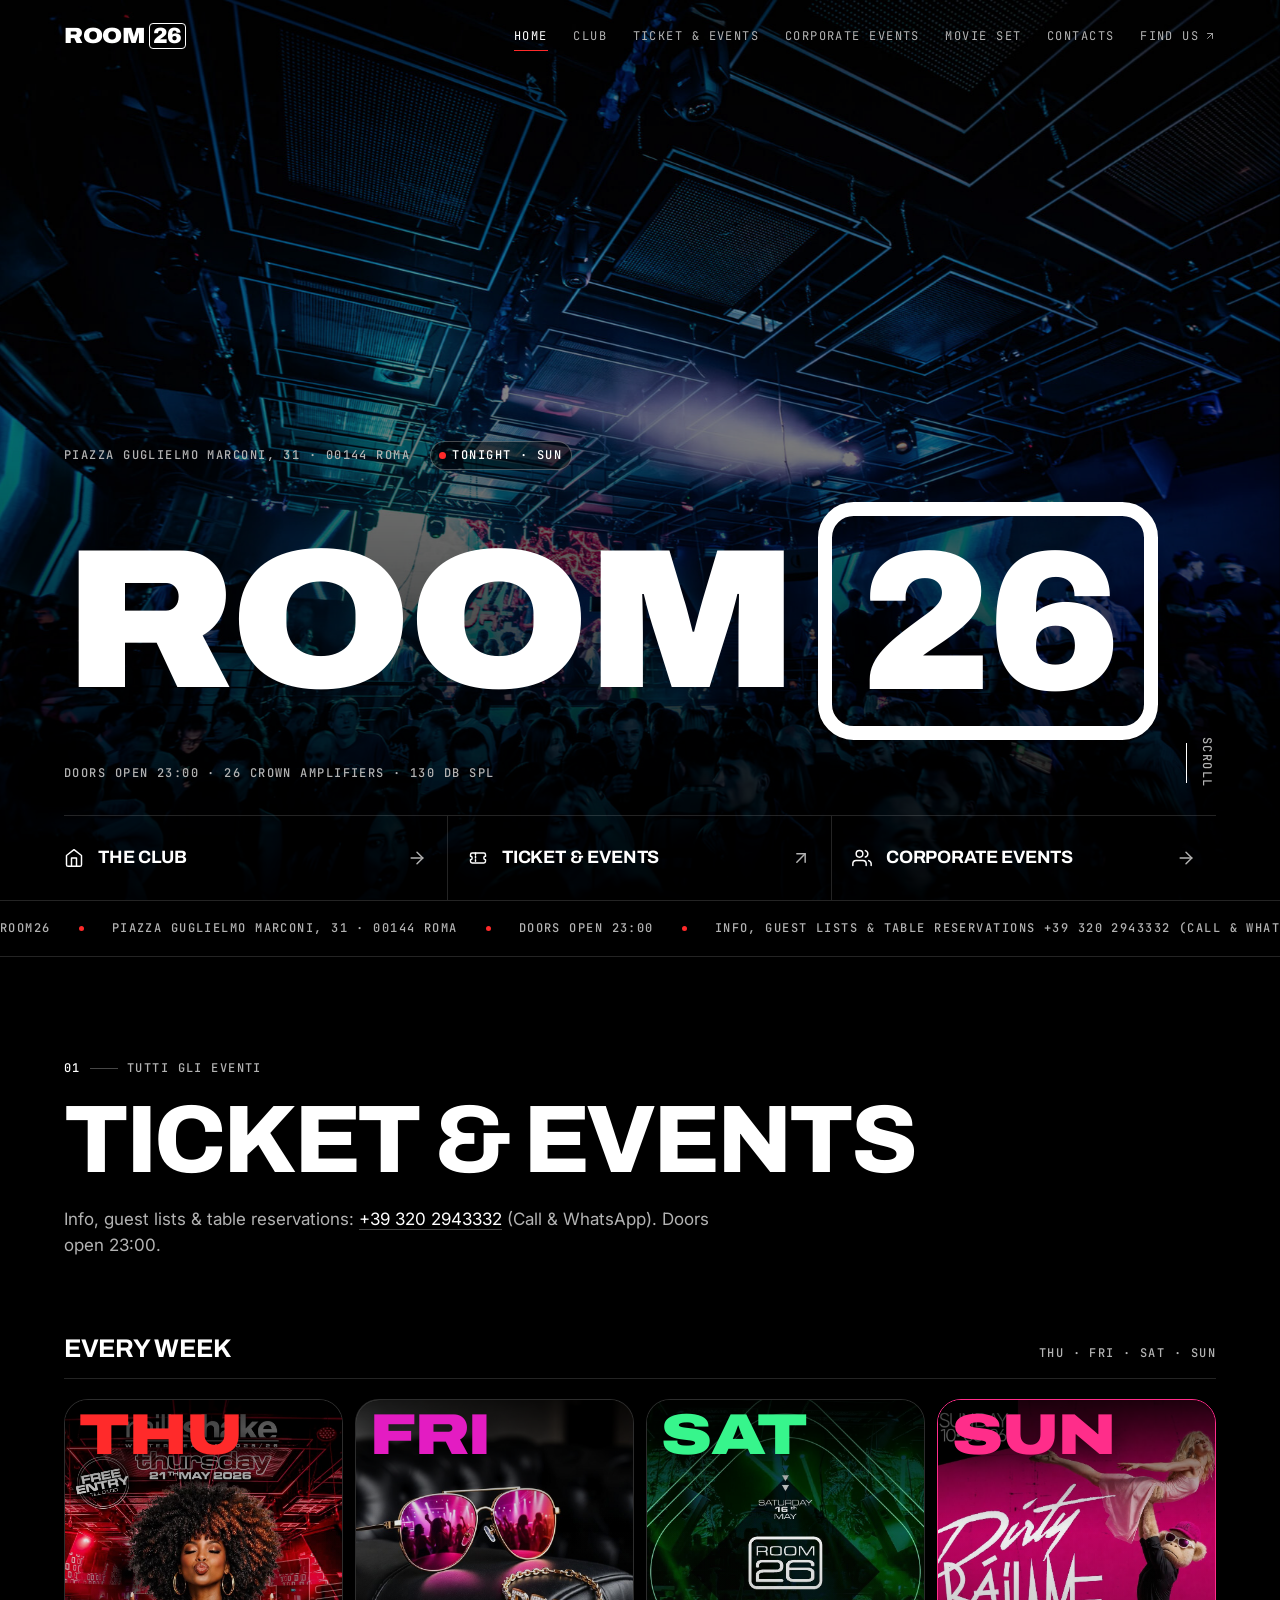
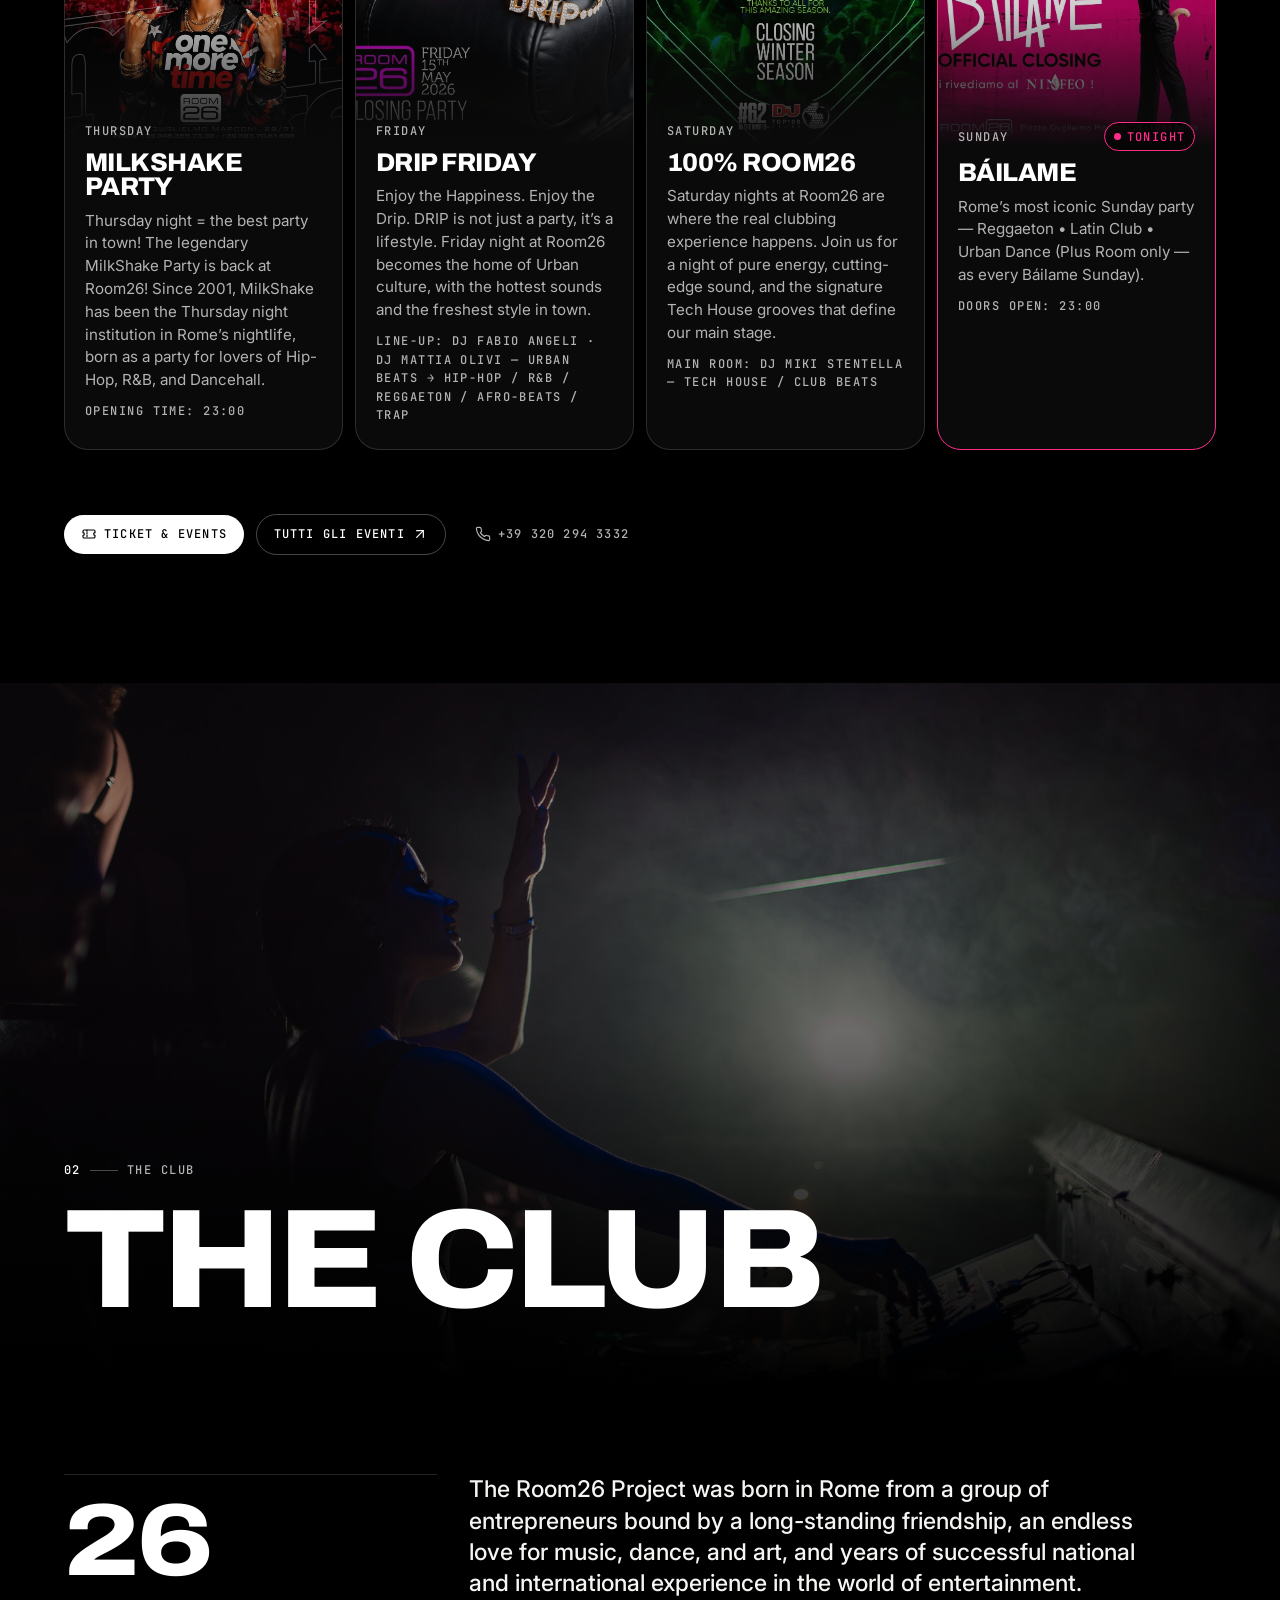
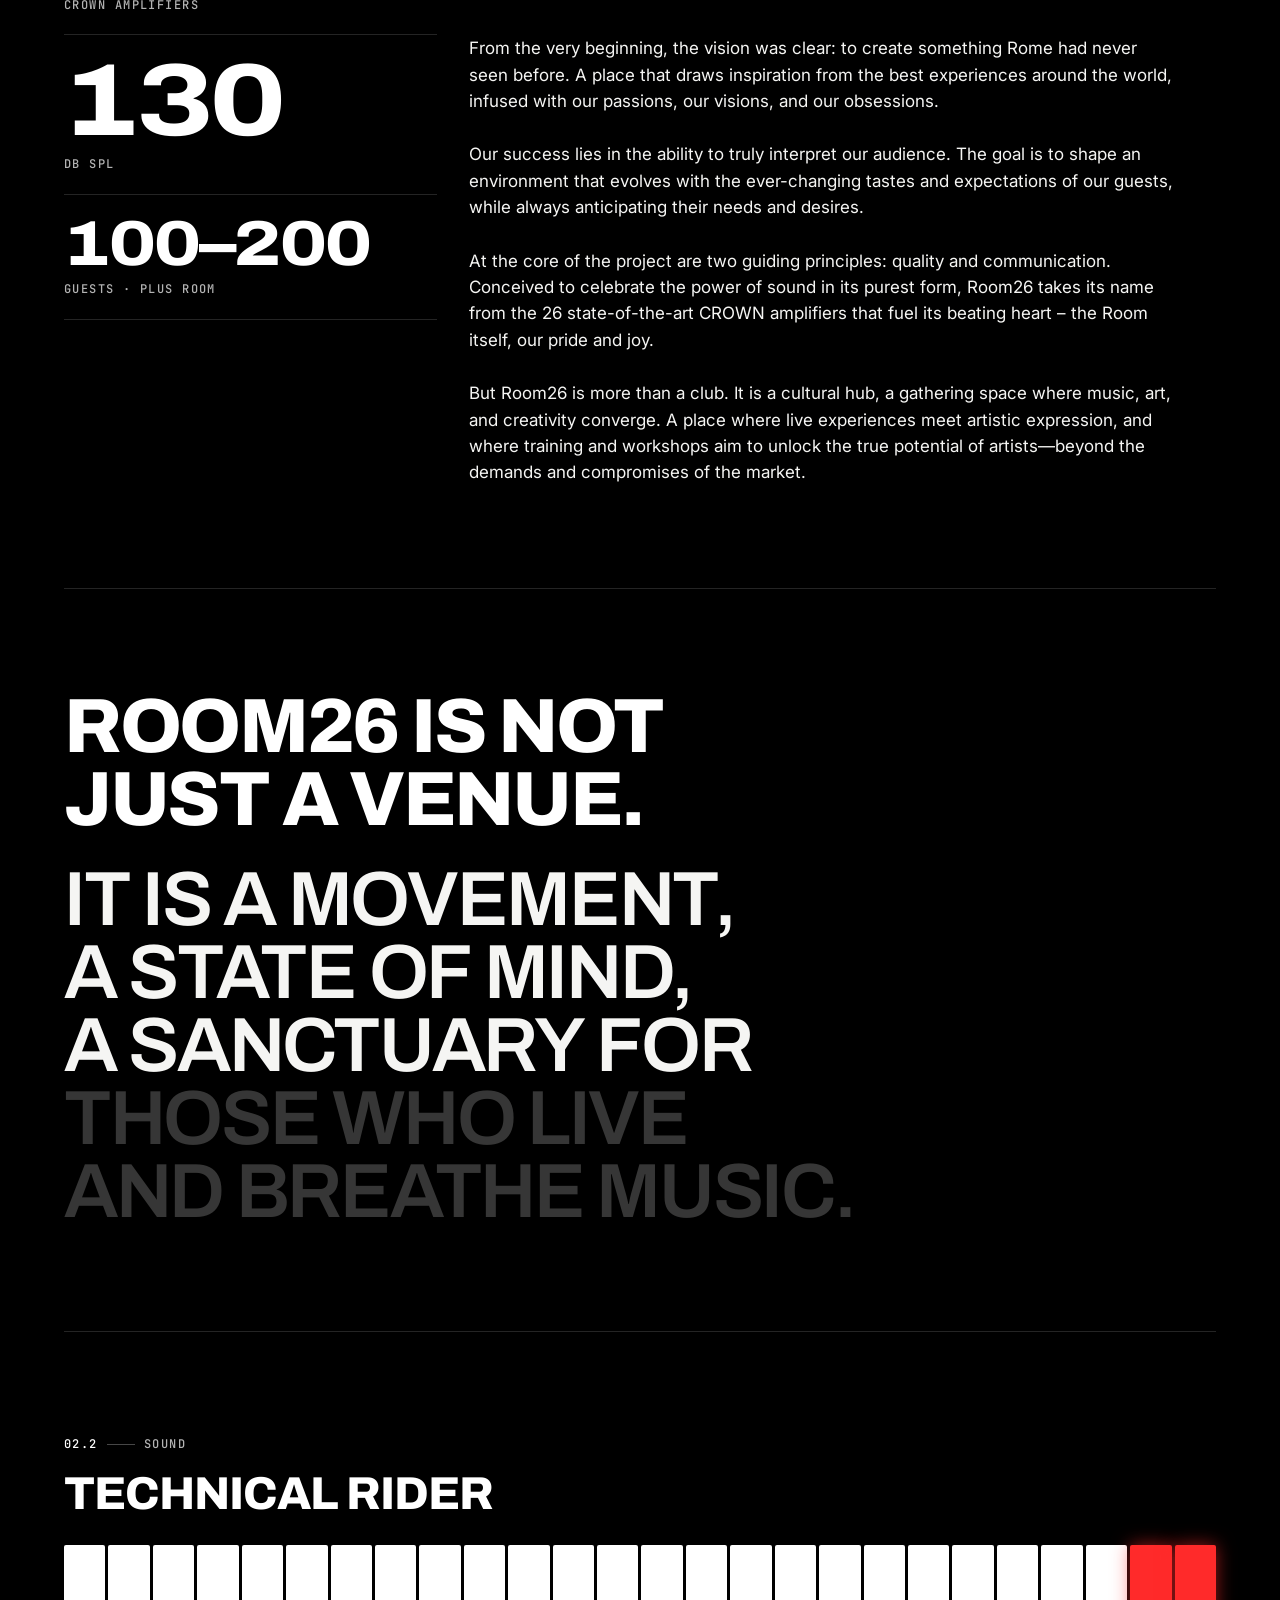
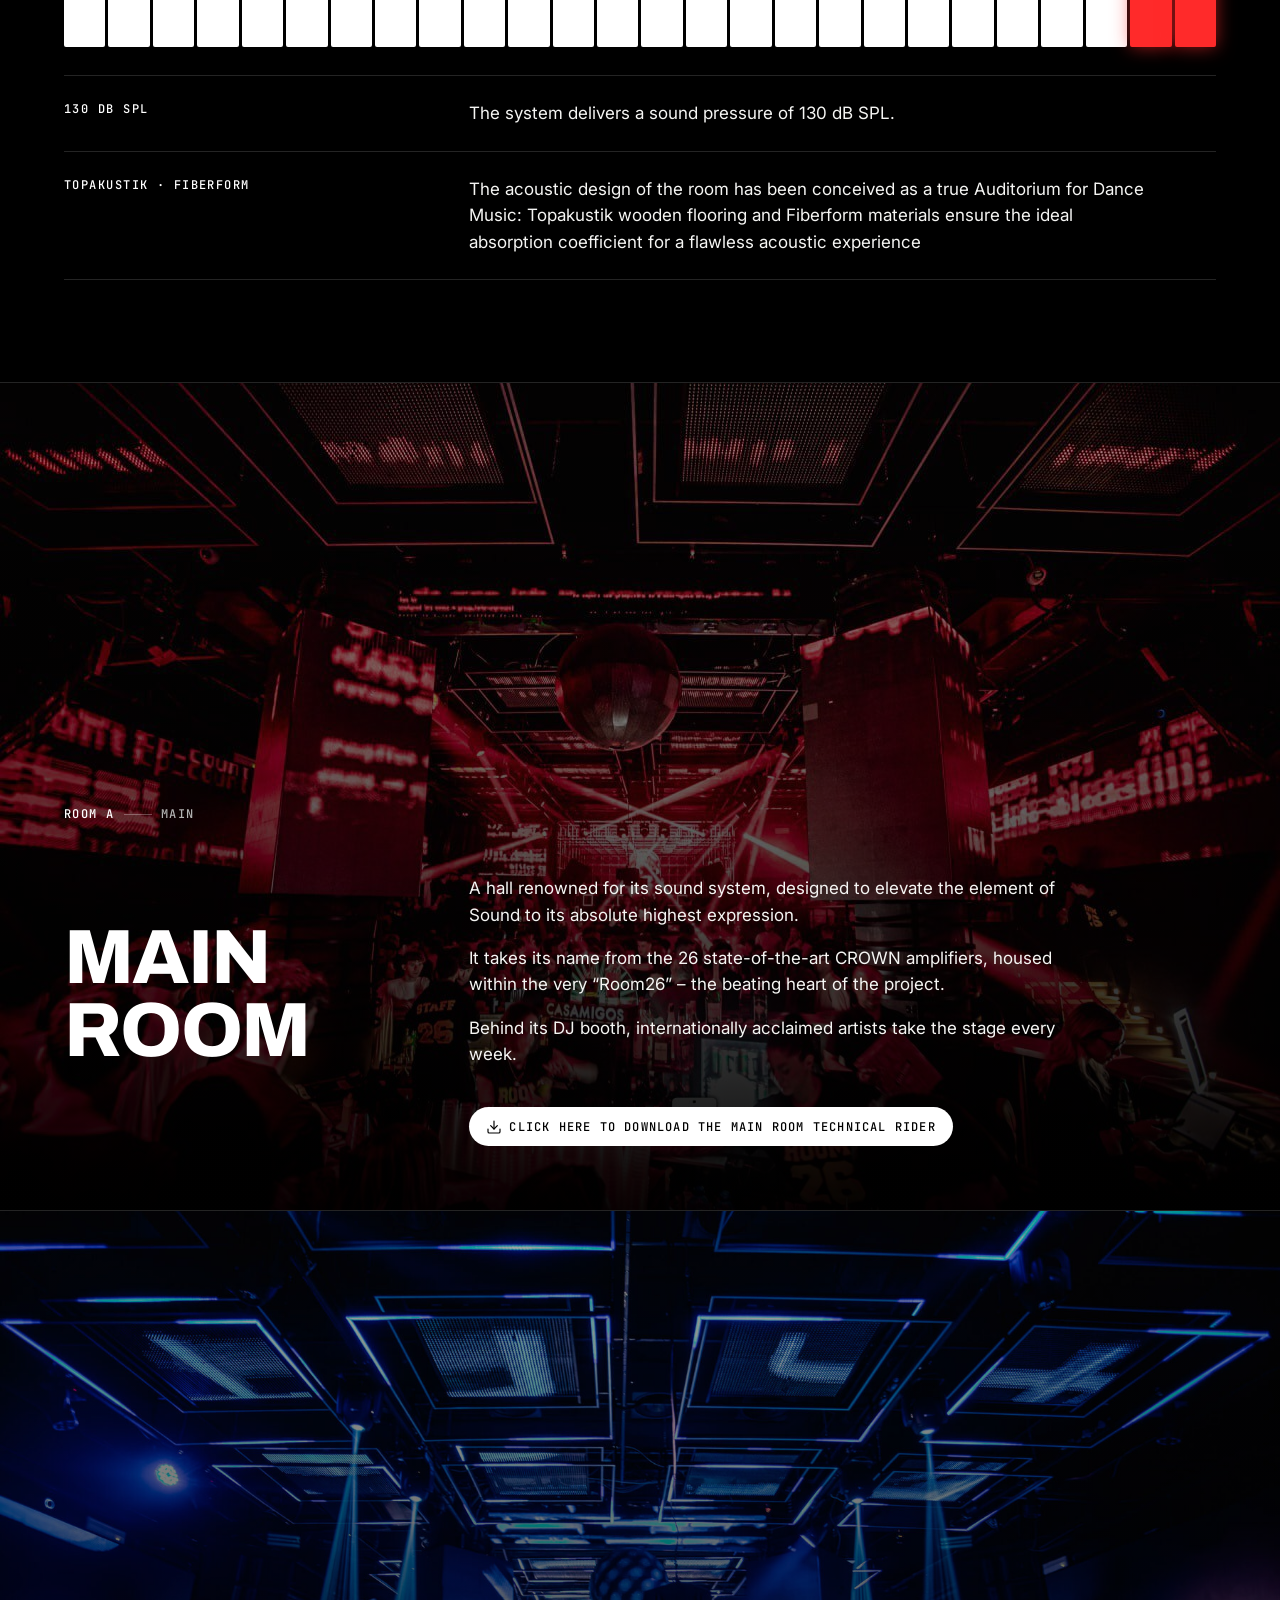
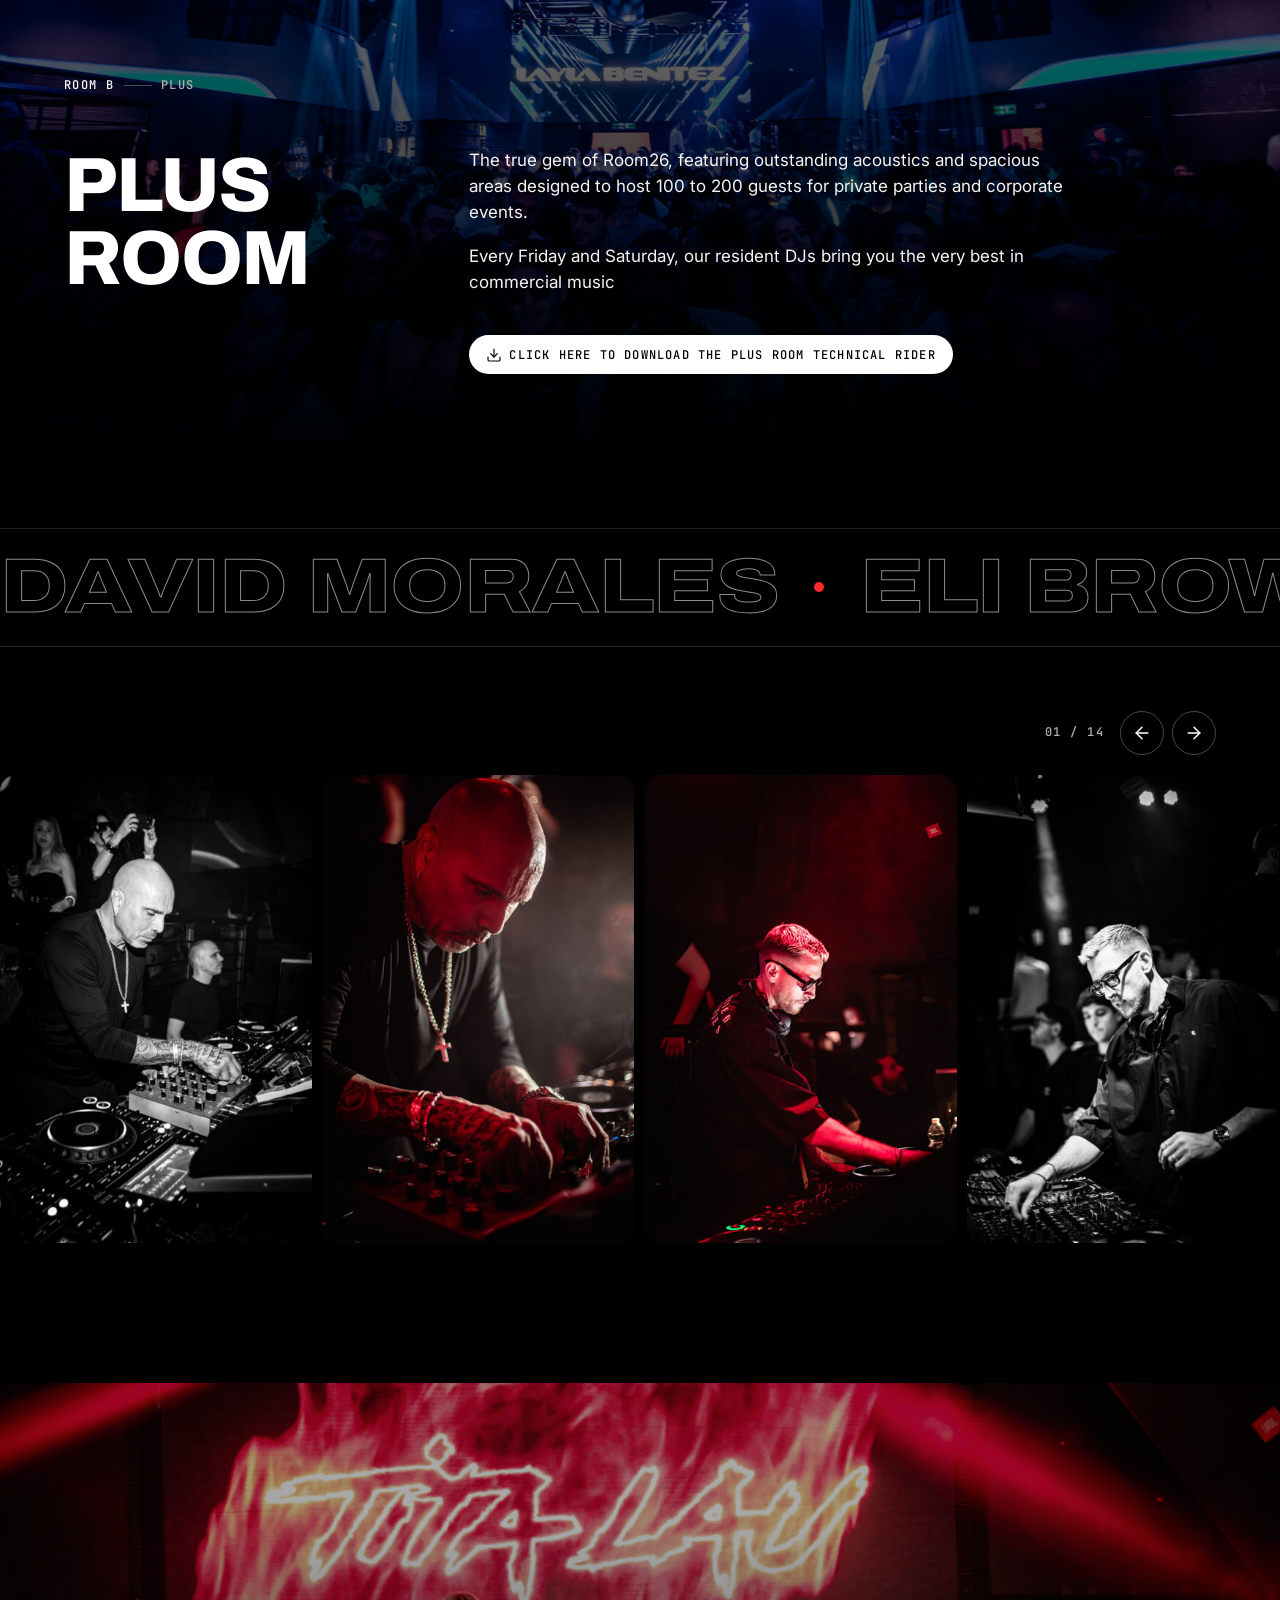
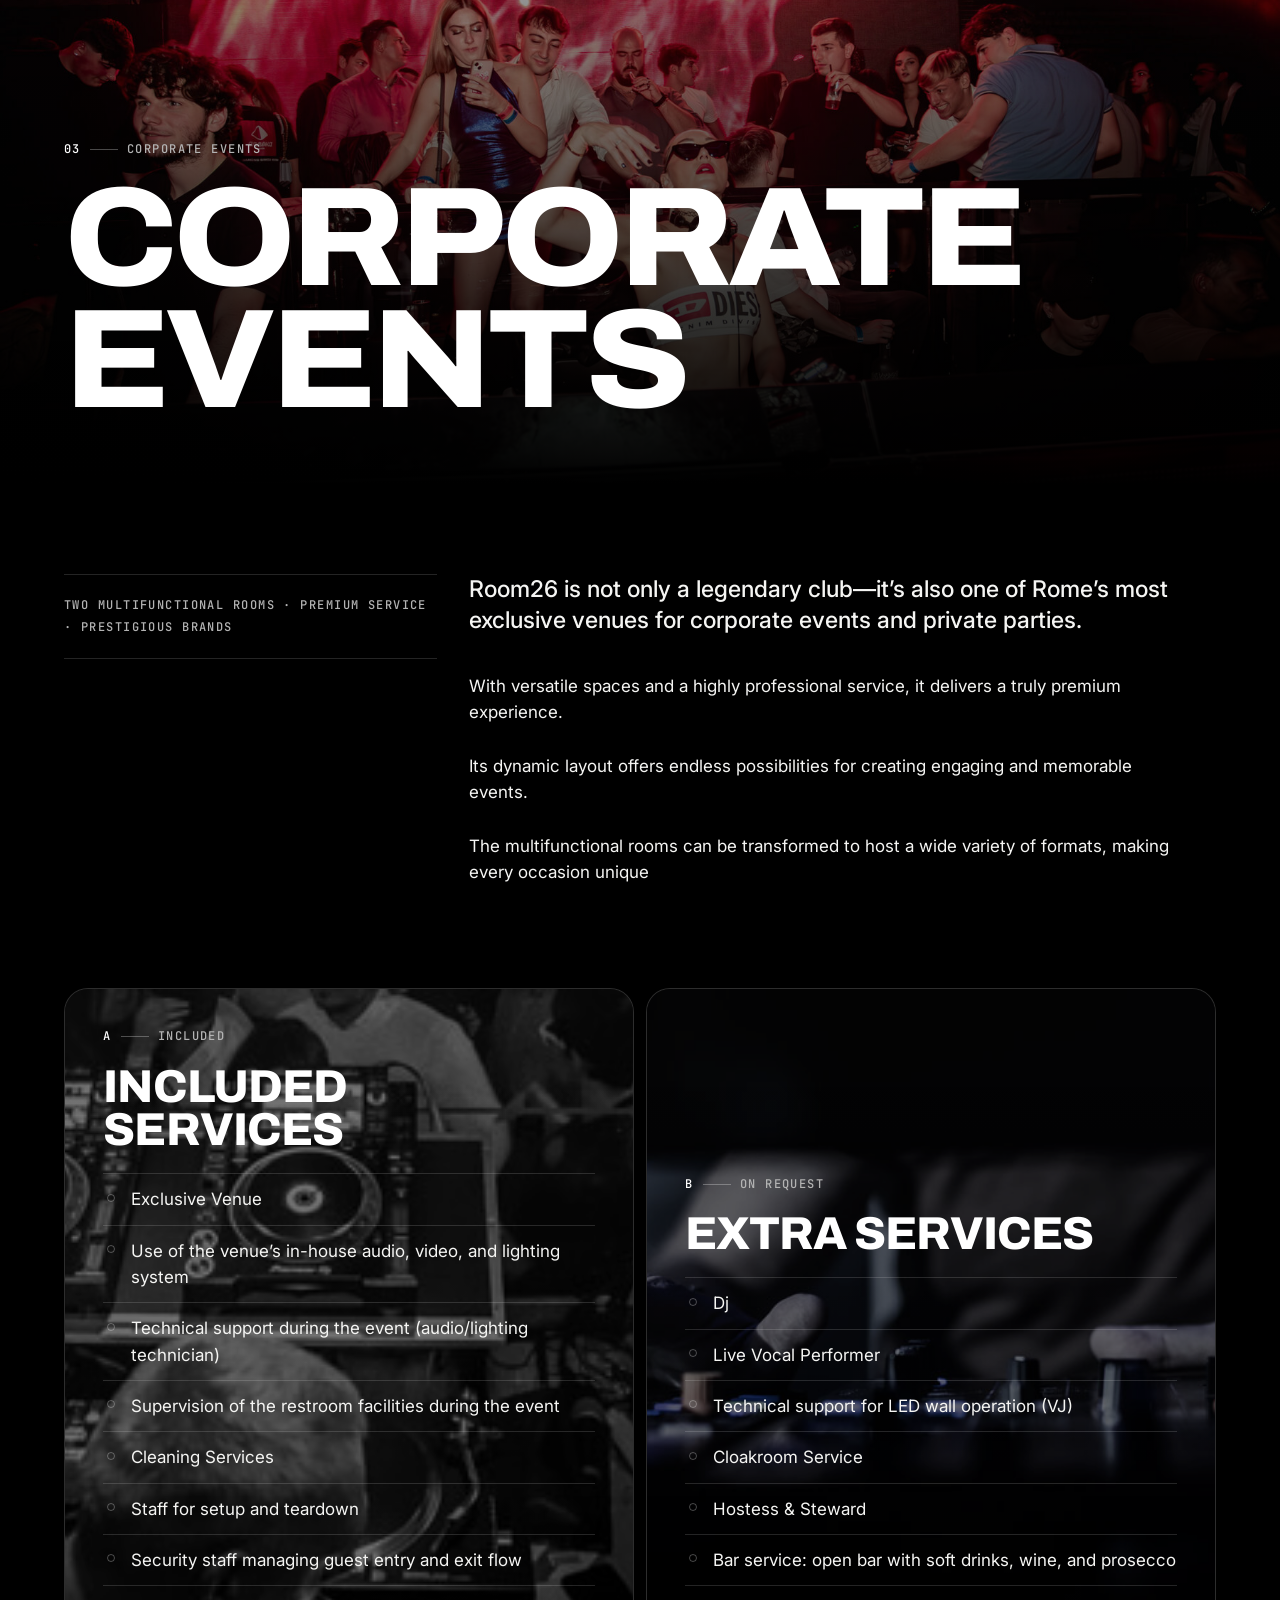
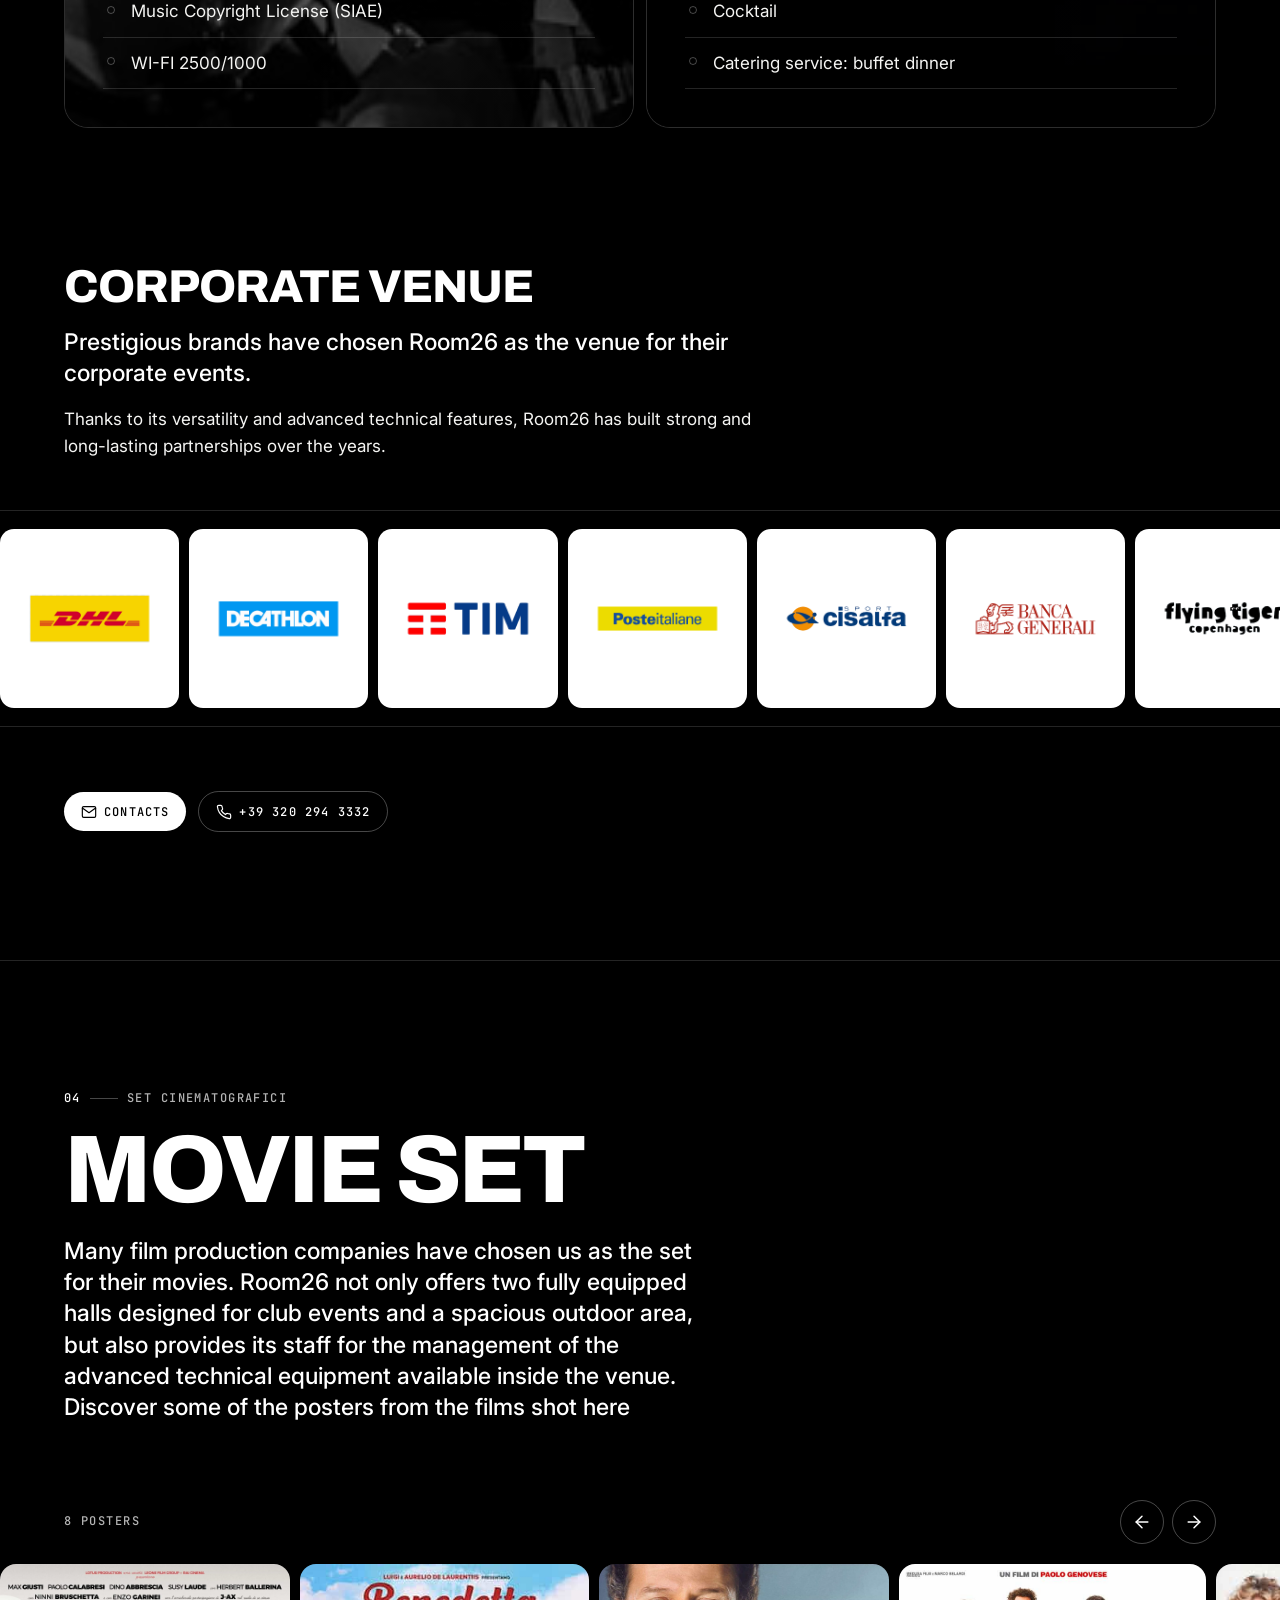
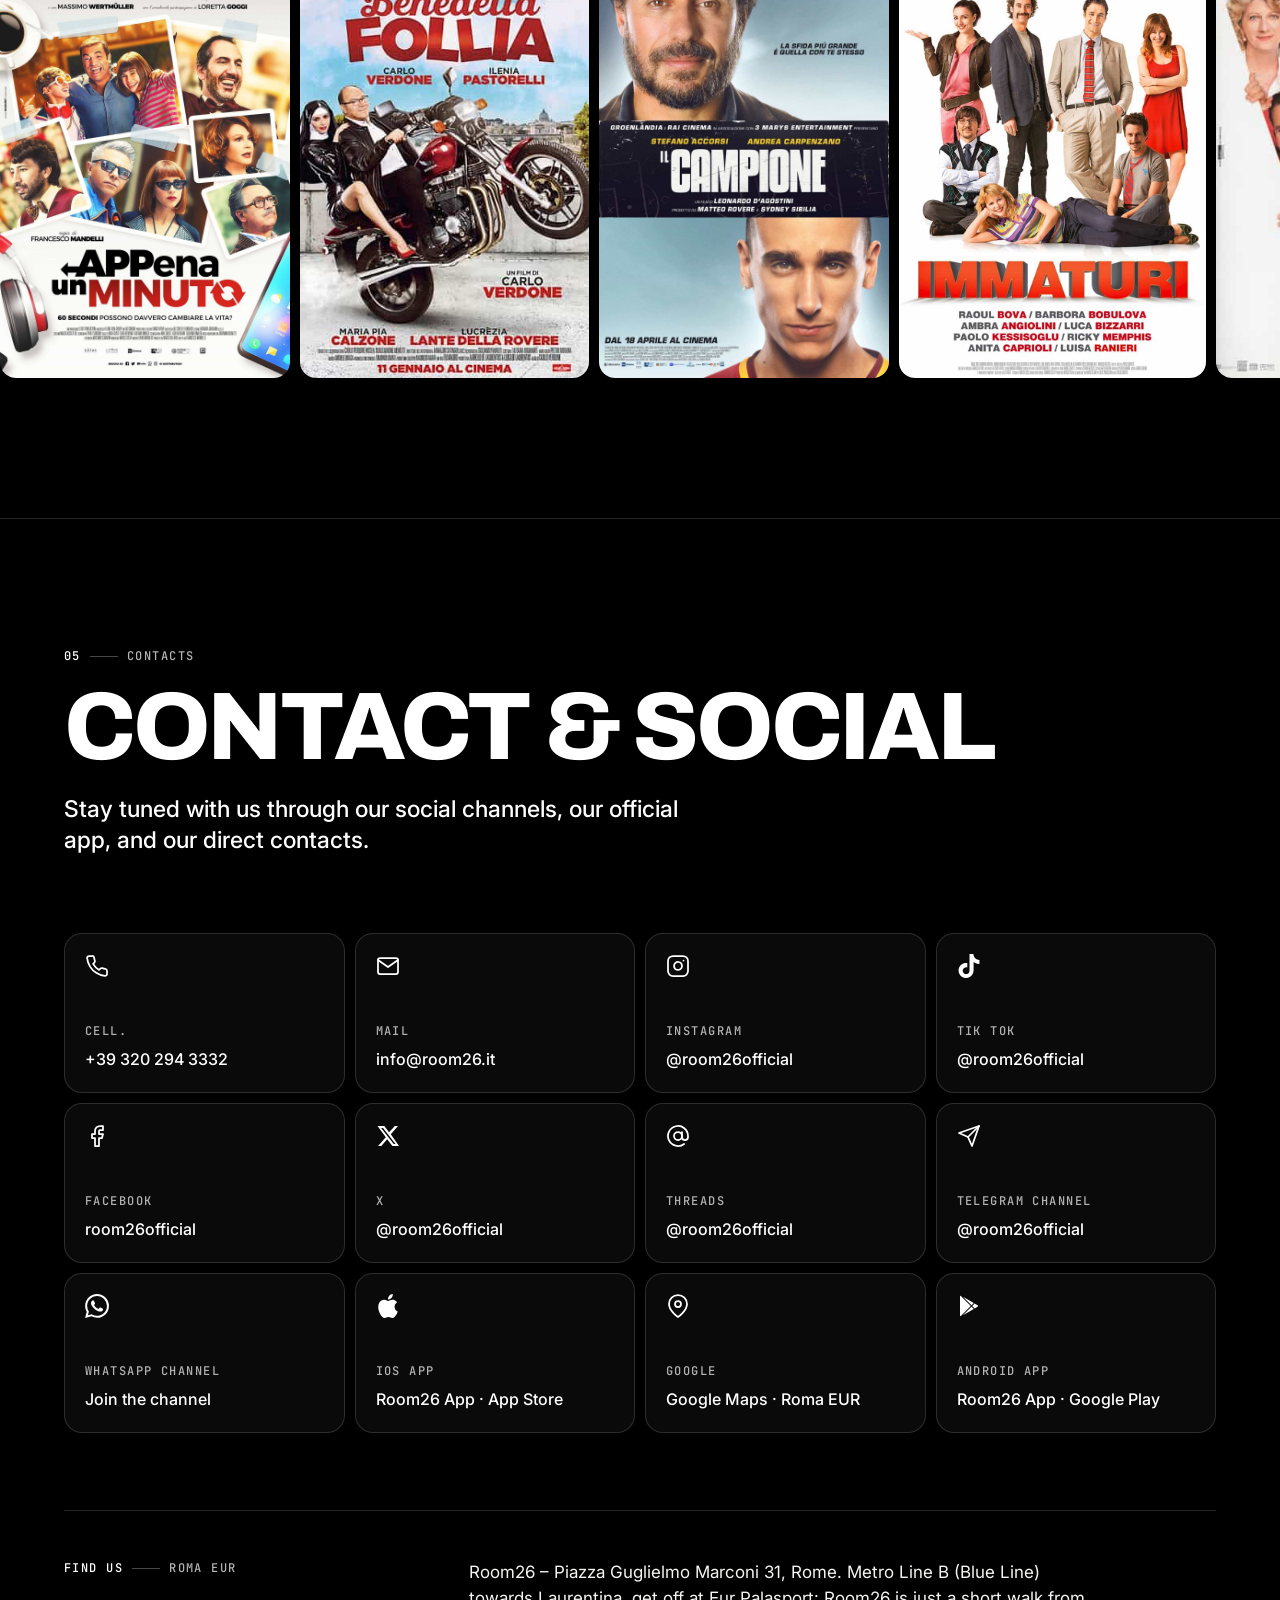
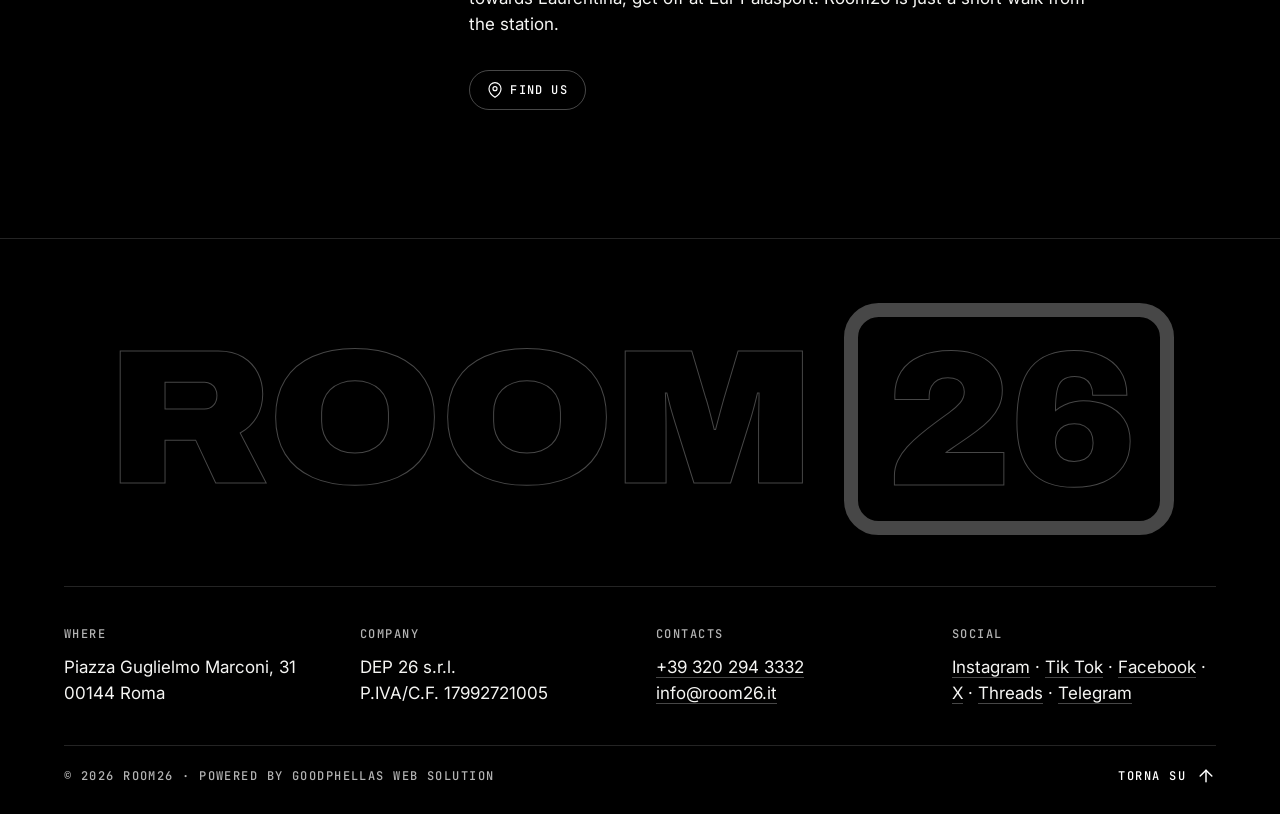
==== index.html @ 5b42dc40 "Room26: nuovo sito statico (hero, eventi live, club, corporate, movie set, contatti) Co-Authored-By:" ====
<!DOCTYPE html>
<html lang="it" class="no-js">
<head>
<meta charset="UTF-8">
<meta name="viewport" content="width=device-width, initial-scale=1">
<title>Room26</title>
<meta name="description" content="Storico locale Romano famoso per il suo impianto audio e per i suoi ospiti internazionali. Ideale per i party privati e per le feste aziendali.">
<meta name="theme-color" content="#000000">
<meta name="color-scheme" content="dark">
<meta name="robots" content="index, follow, max-image-preview:large, max-snippet:-1, max-video-preview:-1">
<link rel="canonical" href="https://www.room26.it/">
<meta property="og:locale" content="it_IT">
<meta property="og:type" content="website">
<meta property="og:title" content="Room26">
<meta property="og:description" content="Storico locale Romano famoso per il suo impianto audio e per i suoi ospiti internazionali. Ideale per i party privati e per le feste aziendali.">
<meta property="og:url" content="https://www.room26.it/">
<meta property="og:site_name" content="Room26">
<meta property="og:image" content="https://www.room26.it/wp-content/uploads/2020/12/logo-01.png">
<meta property="article:publisher" content="https://www.facebook.com/room26official">
<meta name="twitter:card" content="summary_large_image">
<meta name="twitter:title" content="Room26">
<meta name="twitter:site" content="@room26official">
<link rel="icon" href="assets/logos/fave.png" sizes="70x70" type="image/png">
<link rel="icon" href="assets/logos/FAVI-HD-ROOM.png" sizes="33x24" type="image/png">
<link rel="apple-touch-icon" href="assets/logos/fave.png">
<link rel="preconnect" href="https://fonts.googleapis.com">
<link rel="preconnect" href="https://fonts.gstatic.com" crossorigin>
<link rel="preload" as="image" href="assets/gallery/DavidMorales000010.jpg" fetchpriority="high">
<link href="https://fonts.googleapis.com/css2?family=Archivo:wdth,wght@100..125,500..900&family=Inter:wght@400;500;600&family=JetBrains+Mono:wght@400;500&display=swap" rel="stylesheet">
<link rel="stylesheet" href="css/style.css">
<script>
/* progressive enhancement flag + legacy hash routes + QA screenshot hook */
(function () {
  var h = document.documentElement;
  h.className = h.className.replace('no-js', 'js');
  var map = { '#!/club': '#club', '#!/aziendali': '#aziendali', '#!/contact': '#contact', '#!/events': '#events', '#!/home': '#top' };
  var hash = location.hash || '';
  if (map[hash]) { history.replaceState(null, '', map[hash]); }
  if (hash.indexOf('#__scroll=') === 0) {
    h.classList.add('no-anim');
    var y = parseInt(hash.slice(10), 10) || 0;
    window.addEventListener('load', function () { window.scrollTo({ top: y, left: 0, behavior: 'instant' }); });
  }
  if (window.matchMedia && window.matchMedia('(prefers-reduced-motion: reduce)').matches) { h.classList.add('reduced'); }
})();
</script>
<script type="application/ld+json">
{"@context":"https://schema.org","@type":"NightClub","name":"Room26","url":"https://www.room26.it/","image":"https://www.room26.it/wp-content/uploads/2020/12/logo-01.png","logo":"https://www.room26.it/wp-content/uploads/2020/04/fave.png","description":"Storico locale Romano famoso per il suo impianto audio e per i suoi ospiti internazionali. Ideale per i party privati e per le feste aziendali.","telephone":"+39 320 2943332","email":"info@room26.it","address":{"@type":"PostalAddress","streetAddress":"Piazza Guglielmo Marconi, 31","postalCode":"00144","addressLocality":"Roma","addressCountry":"IT"},"sameAs":["https://www.facebook.com/room26official","https://x.com/room26official","https://instagram.com/room26official"],"parentOrganization":{"@type":"Organization","name":"DEP 26 s.r.l.","vatID":"IT17992721005"}}
</script>
<!-- Cookie banner (iubenda) — enable on the live domain by removing this comment wrapper:
<script type="text/javascript" class="_iub_cs_skip">
  var _iub = _iub || {}; _iub.csConfiguration = _iub.csConfiguration || {};
  _iub.csConfiguration.siteId = "3532813"; _iub.csConfiguration.cookiePolicyId = "85160644";
  _iub.csConfiguration.banner = { backgroundColor: "#000000", textColor: "#ffffff" };
</script>
<script class="_iub_cs_skip" src="https://cs.iubenda.com/autoblocking/3532813.js" fetchpriority="low"></script>
-->
</head>
<body>

<svg xmlns="http://www.w3.org/2000/svg" style="display:none" aria-hidden="true">
  <symbol id="i-home" viewBox="0 0 24 24"><path d="M3 9l9-7 9 7v11a2 2 0 0 1-2 2H5a2 2 0 0 1-2-2z"/><path d="M9 22V12h6v10"/></symbol>
  <symbol id="i-ticket" viewBox="0 0 24 24"><path d="M3 8a2 2 0 0 1 2-2h14a2 2 0 0 1 2 2v2a2 2 0 0 0 0 4v2a2 2 0 0 1-2 2H5a2 2 0 0 1-2-2v-2a2 2 0 0 0 0-4z"/><path d="M9 6v12" stroke-dasharray="2 2"/></symbol>
  <symbol id="i-users" viewBox="0 0 24 24"><path d="M17 21v-2a4 4 0 0 0-4-4H5a4 4 0 0 0-4 4v2"/><circle cx="9" cy="7" r="4"/><path d="M23 21v-2a4 4 0 0 0-3-3.87"/><path d="M16 3.13a4 4 0 0 1 0 7.75"/></symbol>
  <symbol id="i-phone" viewBox="0 0 24 24"><path d="M22 16.92v3a2 2 0 0 1-2.18 2 19.79 19.79 0 0 1-8.63-3.07 19.5 19.5 0 0 1-6-6 19.79 19.79 0 0 1-3.07-8.67A2 2 0 0 1 4.11 2h3a2 2 0 0 1 2 1.72 12.84 12.84 0 0 0 .7 2.81 2 2 0 0 1-.45 2.11L8.09 9.91a16 16 0 0 0 6 6l1.27-1.27a2 2 0 0 1 2.11-.45 12.84 12.84 0 0 0 2.81.7A2 2 0 0 1 22 16.92z"/></symbol>
  <symbol id="i-mail" viewBox="0 0 24 24"><path d="M4 4h16c1.1 0 2 .9 2 2v12c0 1.1-.9 2-2 2H4c-1.1 0-2-.9-2-2V6c0-1.1.9-2 2-2z"/><path d="M22 6l-10 7L2 6"/></symbol>
  <symbol id="i-instagram" viewBox="0 0 24 24"><rect x="2" y="2" width="20" height="20" rx="5" ry="5"/><path d="M16 11.37A4 4 0 1 1 12.63 8 4 4 0 0 1 16 11.37z"/><path d="M17.5 6.5h.01"/></symbol>
  <symbol id="i-tiktok" viewBox="0 0 24 24"><path fill="currentColor" stroke="none" d="M12.53.02c1.31-.02 2.61-.01 3.91-.02.08 1.53.63 3.09 1.75 4.17 1.12 1.11 2.7 1.62 4.24 1.79v4.03c-1.44-.05-2.89-.35-4.2-.97-.57-.26-1.1-.59-1.62-.93-.01 2.92.01 5.84-.02 8.75-.08 1.4-.54 2.79-1.35 3.94-1.31 1.92-3.58 3.17-5.91 3.21-1.43.08-2.86-.31-4.08-1.03-2.02-1.19-3.44-3.37-3.65-5.71-.02-.5-.03-1-.01-1.49.18-1.9 1.12-3.72 2.58-4.96 1.66-1.44 3.98-2.13 6.15-1.72.02 1.48-.04 2.96-.04 4.44-.99-.32-2.15-.23-3.02.37-.63.41-1.11 1.04-1.36 1.75-.21.51-.15 1.07-.14 1.61.24 1.64 1.82 3.02 3.5 2.87 1.12-.01 2.19-.66 2.77-1.61.19-.33.4-.67.41-1.06.1-1.79.06-3.57.07-5.36.01-4.03-.01-8.05.02-12.07z"/></symbol>
  <symbol id="i-facebook" viewBox="0 0 24 24"><path d="M18 2h-3a5 5 0 0 0-5 5v3H7v4h3v8h4v-8h3l1-4h-4V7a1 1 0 0 1 1-1h3z"/></symbol>
  <symbol id="i-x" viewBox="0 0 24 24"><path fill="currentColor" stroke="none" d="M18.9 2H22l-7.2 8.2L23 22h-6.6l-5.2-6.8L5.3 22H2.1l7.7-8.8L1.5 2h6.8l4.7 6.2L18.9 2zm-1.2 18h1.8L7 3.9H5.1L17.7 20z"/></symbol>
  <symbol id="i-threads" viewBox="0 0 24 24"><circle cx="12" cy="12" r="4"/><path d="M16 8v5a3 3 0 0 0 6 0v-1a10 10 0 1 0-3.92 7.94"/></symbol>
  <symbol id="i-telegram" viewBox="0 0 24 24"><path d="M22 2L11 13"/><path d="M22 2l-7 20-4-9-9-4 20-7z"/></symbol>
  <symbol id="i-whatsapp" viewBox="0 0 24 24"><path fill="currentColor" stroke="none" d="M17.472 14.382c-.297-.149-1.758-.867-2.03-.967-.273-.099-.471-.148-.67.15-.197.297-.767.966-.94 1.164-.173.199-.347.223-.644.075-.297-.15-1.255-.463-2.39-1.475-.883-.788-1.48-1.761-1.653-2.059-.173-.297-.018-.458.13-.606.134-.133.298-.347.446-.52.149-.174.198-.298.298-.497.099-.198.05-.371-.025-.52-.075-.149-.669-1.612-.916-2.207-.242-.579-.487-.5-.669-.51-.173-.008-.371-.01-.57-.01-.198 0-.52.074-.792.372-.272.297-1.04 1.016-1.04 2.479 0 1.462 1.065 2.875 1.213 3.074.149.198 2.096 3.2 5.077 4.487.709.306 1.262.489 1.694.625.712.227 1.36.195 1.871.118.571-.085 1.758-.719 2.006-1.413.248-.694.248-1.289.173-1.413-.074-.124-.272-.198-.57-.347m-5.421 7.403h-.004a9.87 9.87 0 0 1-5.031-1.378l-.361-.214-3.741.982.998-3.648-.235-.374a9.86 9.86 0 0 1-1.51-5.26c.001-5.45 4.436-9.884 9.888-9.884 2.64 0 5.122 1.03 6.988 2.898a9.825 9.825 0 0 1 2.893 6.994c-.003 5.45-4.437 9.885-9.885 9.885m8.413-18.297A11.815 11.815 0 0 0 12.05 0C5.495 0 .16 5.335.157 11.892c0 2.096.547 4.142 1.588 5.945L.057 24l6.305-1.654a11.882 11.882 0 0 0 5.683 1.448h.005c6.554 0 11.89-5.335 11.893-11.893a11.821 11.821 0 0 0-3.48-8.413Z"/></symbol>
  <symbol id="i-apple" viewBox="0 0 24 24"><path fill="currentColor" stroke="none" d="M12.152 6.896c-.948 0-2.415-1.078-3.96-1.04-2.04.027-3.91 1.183-4.961 3.014-2.117 3.675-.546 9.103 1.519 12.09 1.013 1.454 2.208 3.09 3.792 3.039 1.52-.065 2.09-.987 3.935-.987 1.831 0 2.35.987 3.96.948 1.637-.026 2.676-1.48 3.676-2.948 1.156-1.688 1.636-3.325 1.662-3.415-.039-.013-3.182-1.221-3.22-4.857-.026-3.04 2.48-4.494 2.597-4.559-1.429-2.09-3.623-2.324-4.39-2.376-2-.156-3.675 1.09-4.61 1.09zM15.53 3.83c.843-1.012 1.4-2.427 1.245-3.83-1.207.052-2.662.805-3.532 1.818-.78.896-1.454 2.338-1.273 3.714 1.338.104 2.715-.688 3.559-1.701"/></symbol>
  <symbol id="i-play" viewBox="0 0 24 24"><path fill="currentColor" stroke="none" d="M3.609 1.814L13.792 12 3.61 22.186a.996.996 0 0 1-.61-.92V2.734a1 1 0 0 1 .609-.92zm10.89 10.893l2.302 2.302-10.937 6.333 8.635-8.635zm3.199-3.198l2.807 1.626a1 1 0 0 1 0 1.73l-2.808 1.626L15.206 12l2.492-2.491zM5.864 2.658L16.802 8.99l-2.303 2.303-8.635-8.635z"/></symbol>
  <symbol id="i-map" viewBox="0 0 24 24"><path d="M21 10c0 7-9 13-9 13s-9-6-9-13a9 9 0 0 1 18 0z"/><circle cx="12" cy="10" r="3"/></symbol>
  <symbol id="i-download" viewBox="0 0 24 24"><path d="M21 15v4a2 2 0 0 1-2 2H5a2 2 0 0 1-2-2v-4"/><path d="M7 10l5 5 5-5"/><path d="M12 15V3"/></symbol>
  <symbol id="i-arrow" viewBox="0 0 24 24"><path d="M5 12h14"/><path d="M12 5l7 7-7 7"/></symbol>
  <symbol id="i-arrow-left" viewBox="0 0 24 24"><path d="M19 12H5"/><path d="M12 19l-7-7 7-7"/></symbol>
  <symbol id="i-up" viewBox="0 0 24 24"><path d="M12 19V5"/><path d="M5 12l7-7 7 7"/></symbol>
  <symbol id="i-ext" viewBox="0 0 24 24"><path d="M7 17L17 7"/><path d="M7 7h10v10"/></symbol>
  <symbol id="i-close" viewBox="0 0 24 24"><path d="M18 6L6 18"/><path d="M6 6l12 12"/></symbol>
  <symbol id="i-zoom" viewBox="0 0 24 24"><circle cx="11" cy="11" r="8"/><path d="M21 21l-4.35-4.35"/><path d="M11 8v6"/><path d="M8 11h6"/></symbol>
</svg>

<a class="skip" href="#content">Vai ai contenuti</a>

<header class="site-head" id="site-head">
  <a class="brand" href="#top" aria-label="Room26 – Home">
    <span class="wm wm-s" aria-hidden="true"><span class="wm-w">ROOM</span><span class="wm-b">26</span></span>
  </a>
  <nav class="nav" aria-label="Menu principale">
    <ul>
      <li><a href="#top">Home</a></li>
      <li><a href="#club">Club</a></li>
      <li><a href="#events">Ticket &amp; Events</a></li>
      <li><a href="#aziendali">Corporate Events</a></li>
      <li><a href="#movie-set">Movie Set</a></li>
      <li><a href="#contact">Contacts</a></li>
      <li><a href="https://g.page/room26official" target="_blank" rel="noopener">Find Us <svg class="ic ic-xs" aria-hidden="true"><use href="#i-ext"/></svg></a></li>
    </ul>
  </nav>
  <button class="menu-btn" type="button" aria-expanded="false" aria-controls="menu-overlay"><span class="menu-btn-t">Menu</span><span class="menu-btn-x">Close</span></button>
</header>

<div id="menu-overlay" class="menu-overlay" hidden>
  <nav class="menu-nav" aria-label="Menu">
    <ol>
      <li><a href="#top">Home</a></li>
      <li><a href="#club">Club</a></li>
      <li><a href="#events">Ticket &amp; Events</a></li>
      <li><a href="#aziendali">Corporate Events</a></li>
      <li><a href="#movie-set">Movie Set</a></li>
      <li><a href="#contact">Contacts</a></li>
      <li><a href="https://g.page/room26official" target="_blank" rel="noopener">Find Us <svg class="ic" aria-hidden="true"><use href="#i-ext"/></svg></a></li>
    </ol>
  </nav>
  <div class="menu-foot">
    <p class="mono">Piazza Guglielmo Marconi, 31 · 00144 Roma</p>
    <p class="mono"><a href="tel:+393202943332">+39 320 294 3332</a> · <a href="mailto:info@room26.it">info@room26.it</a></p>
  </div>
</div>

<main id="content">

  <!-- ===================== HERO ===================== -->
  <section class="hero" id="top" aria-label="Room26">
    <picture class="hero-media">
      <img src="assets/gallery/DavidMorales000010.jpg" width="1800" height="1200" alt="La Main Room di Room26 durante una serata, luci blu e pubblico" fetchpriority="high" decoding="async">
    </picture>
    <div class="hero-scrim" aria-hidden="true"></div>
    <div class="hero-in">
      <p class="hero-kicker mono">
        <span>Piazza Guglielmo Marconi, 31 · 00144 Roma</span>
        <span class="chip" id="tonight-chip" hidden><i class="dot" aria-hidden="true"></i><span id="tonight-label">Tonight</span></span>
      </p>
      <h1 class="hero-wm">
        <span class="wm wm-xl" aria-hidden="true">
          <span class="wm-w"><span class="wm-l">R</span><span class="wm-l">O</span><span class="wm-l">O</span><span class="wm-l">M</span></span><span class="wm-b"><span>26</span></span>
        </span>
        <span class="sr-only">Room26 – Roma</span>
      </h1>
      <p class="hero-sub mono">Doors open 23:00 · 26 CROWN amplifiers · 130 dB SPL</p>
    </div>
    <nav class="hero-tiles" aria-label="Scorciatoie">
      <a class="tile" href="#club"><svg class="ic" aria-hidden="true"><use href="#i-home"/></svg><span>The Club</span><svg class="ic ic-go" aria-hidden="true"><use href="#i-arrow"/></svg></a>
      <a class="tile" href="https://bit.ly/AppRoom26" target="_blank" rel="noopener"><svg class="ic" aria-hidden="true"><use href="#i-ticket"/></svg><span>Ticket &amp; Events</span><svg class="ic ic-go" aria-hidden="true"><use href="#i-ext"/></svg></a>
      <a class="tile" href="#aziendali"><svg class="ic" aria-hidden="true"><use href="#i-users"/></svg><span>Corporate Events</span><svg class="ic ic-go" aria-hidden="true"><use href="#i-arrow"/></svg></a>
    </nav>
    <a class="scroll-cue mono" href="#events" aria-label="Scorri"><span>Scroll</span><i aria-hidden="true"></i></a>
  </section>

  <div class="ticker" aria-hidden="true">
    <div class="ticker-track mono">
      <span>ROOM26</span><i></i><span>Piazza Guglielmo Marconi, 31 · 00144 Roma</span><i></i><span>Doors open 23:00</span><i></i><span>Info, guest lists &amp; table reservations +39 320 2943332 (Call &amp; WhatsApp)</span><i></i><span>26 CROWN amplifiers</span><i></i><span>130 dB SPL</span><i></i><span>Auditorium for Dance Music</span><i></i>
      <span>ROOM26</span><i></i><span>Piazza Guglielmo Marconi, 31 · 00144 Roma</span><i></i><span>Doors open 23:00</span><i></i><span>Info, guest lists &amp; table reservations +39 320 2943332 (Call &amp; WhatsApp)</span><i></i><span>26 CROWN amplifiers</span><i></i><span>130 dB SPL</span><i></i><span>Auditorium for Dance Music</span><i></i>
    </div>
  </div>

  <!-- ===================== TICKET & EVENTS ===================== -->
  <section class="sec sec-events" id="events" aria-labelledby="events-title">
    <div class="sec-head wrap">
      <p class="eyebrow mono reveal"><span class="num">01</span> Tutti gli eventi</p>
      <h2 class="title reveal" id="events-title">Ticket &amp; Events</h2>
      <p class="sec-intro reveal">Info, guest lists &amp; table reservations: <a href="tel:+393202943332">+39 320 2943332</a> (Call &amp; WhatsApp). Doors open 23:00.</p>
    </div>

    <div class="residencies wrap" id="residencies">
      <div class="res-head">
        <h3 class="h3 reveal">Every week</h3>
        <p class="mono muted reveal">THU · FRI · SAT · SUN</p>
      </div>
      <div class="res-row" role="list">
        <article class="res reveal" role="listitem" data-day="4" style="--tint:#ff2a2a">
          <div class="res-media"><img src="assets/formats/milkshake-square.jpg" width="1080" height="1350" alt="MilkShake Party – Thursday at Room26" loading="lazy" decoding="async"></div>
          <div class="res-spine" aria-hidden="true">THU</div>
          <div class="res-body">
            <p class="eyebrow mono"><span class="res-dayname">Thursday</span><span class="chip res-chip" hidden><i class="dot" aria-hidden="true"></i><span>Tonight</span></span></p>
            <h4 class="res-title">MILKSHAKE PARTY</h4>
            <p class="res-txt">Thursday night = the best party in town! The legendary MilkShake Party is back at Room26! Since 2001, MilkShake has been the Thursday night institution in Rome’s nightlife, born as a party for lovers of Hip-Hop, R&amp;B, and Dancehall.</p>
            <p class="mono muted">Opening Time: 23:00</p>
          </div>
        </article>
        <article class="res reveal" role="listitem" data-day="5" style="--tint:#e31cc2">
          <div class="res-media"><img src="assets/formats/drip-square.jpg" width="1081" height="1081" alt="DRIP Friday – Friday at Room26" loading="lazy" decoding="async"></div>
          <div class="res-spine" aria-hidden="true">FRI</div>
          <div class="res-body">
            <p class="eyebrow mono"><span class="res-dayname">Friday</span><span class="chip res-chip" hidden><i class="dot" aria-hidden="true"></i><span>Tonight</span></span></p>
            <h4 class="res-title">DRIP FRIDAY</h4>
            <p class="res-txt">Enjoy the Happiness. Enjoy the Drip. DRIP is not just a party, it’s a lifestyle. Friday night at Room26 becomes the home of Urban culture, with the hottest sounds and the freshest style in town.</p>
            <p class="mono muted">Line-up: DJ Fabio Angeli · DJ Mattia Olivi — Urban Beats → Hip-Hop / R&amp;B / Reggaeton / Afro-Beats / Trap</p>
          </div>
        </article>
        <article class="res reveal" role="listitem" data-day="6" style="--tint:#37f58c">
          <div class="res-media"><img src="assets/formats/100room26-square.jpg" width="1081" height="1081" alt="100% Room26 – Saturday at Room26" loading="lazy" decoding="async"></div>
          <div class="res-spine" aria-hidden="true">SAT</div>
          <div class="res-body">
            <p class="eyebrow mono"><span class="res-dayname">Saturday</span><span class="chip res-chip" hidden><i class="dot" aria-hidden="true"></i><span>Tonight</span></span></p>
            <h4 class="res-title">100% ROOM26</h4>
            <p class="res-txt">Saturday nights at Room26 are where the real clubbing experience happens. Join us for a night of pure energy, cutting-edge sound, and the signature Tech House grooves that define our main stage.</p>
            <p class="mono muted">Main Room: DJ Miki Stentella — Tech House / Club Beats</p>
          </div>
        </article>
        <article class="res reveal" role="listitem" data-day="0" style="--tint:#ff2d8a">
          <div class="res-media"><img src="assets/formats/bailame-square.jpg" width="1081" height="1081" alt="Báilame – Sunday at Room26" loading="lazy" decoding="async"></div>
          <div class="res-spine" aria-hidden="true">SUN</div>
          <div class="res-body">
            <p class="eyebrow mono"><span class="res-dayname">Sunday</span><span class="chip res-chip" hidden><i class="dot" aria-hidden="true"></i><span>Tonight</span></span></p>
            <h4 class="res-title">BÁILAME</h4>
            <p class="res-txt">Rome’s most iconic Sunday party — Reggaeton • Latin Club • Urban Dance (Plus Room only — as every Báilame Sunday).</p>
            <p class="mono muted">Doors open: 23:00</p>
          </div>
        </article>
      </div>
    </div>

    <div class="live wrap" id="live" hidden>
      <div class="res-head">
        <h3 class="h3" id="live-title">Upcoming</h3>
        <p class="mono muted" id="live-count"></p>
      </div>
      <div class="live-grid" id="live-grid" aria-live="polite"></div>
    </div>

    <div class="cta-row wrap reveal">
      <a class="btn btn-solid" href="https://bit.ly/AppRoom26" target="_blank" rel="noopener"><svg class="ic" aria-hidden="true"><use href="#i-ticket"/></svg>Ticket &amp; Events</a>
      <a class="btn btn-line" href="https://www.room26.it/events/" target="_blank" rel="noopener">Tutti gli eventi <svg class="ic" aria-hidden="true"><use href="#i-ext"/></svg></a>
      <a class="btn btn-ghost" href="tel:+393202943332"><svg class="ic" aria-hidden="true"><use href="#i-phone"/></svg>+39 320 294 3332</a>
    </div>
  </section>

  <!-- ===================== THE CLUB ===================== -->
  <section class="sec sec-club" id="club" aria-labelledby="club-title">
    <header class="tcard">
      <img class="tcard-img" src="assets/gallery/Lovra000037.jpg" width="1800" height="1200" alt="Lovra in console nella Main Room di Room26" loading="lazy" decoding="async">
      <div class="tcard-scrim" aria-hidden="true"></div>
      <div class="tcard-in wrap">
        <p class="eyebrow mono"><span class="num">02</span> The Club</p>
        <h2 class="title title-xl" id="club-title">The Club</h2>
      </div>
    </header>

    <div class="editorial wrap">
      <aside class="rail" aria-label="Numeri di Room26">
        <div class="ro reveal"><span class="ro-n" data-count="26">26</span><span class="ro-l mono">CROWN amplifiers</span></div>
        <div class="ro reveal"><span class="ro-n" data-count="130">130</span><span class="ro-l mono">dB SPL</span></div>
        <div class="ro reveal"><span class="ro-n ro-n-sm"><span data-count="100">100</span>–<span data-count="200">200</span></span><span class="ro-l mono">guests · Plus Room</span></div>
      </aside>
      <div class="prose">
        <p class="lead reveal">The Room26 Project was born in Rome from a group of entrepreneurs bound by a long-standing friendship, an endless love for music, dance, and art, and years of successful national and international experience in the world of entertainment.</p>
        <p class="reveal">From the very beginning, the vision was clear: to create something Rome had never seen before. A place that draws inspiration from the best experiences around the world, infused with our passions, our visions, and our obsessions.</p>
        <p class="reveal">Our success lies in the ability to truly interpret our audience. The goal is to shape an environment that evolves with the ever-changing tastes and expectations of our guests, while always anticipating their needs and desires.</p>
        <p class="reveal">At the core of the project are two guiding principles: quality and communication. Conceived to celebrate the power of sound in its purest form, Room26 takes its name from the 26 state-of-the-art CROWN amplifiers that fuel its beating heart – the Room itself, our pride and joy.</p>
        <p class="reveal">But Room26 is more than a club. It is a cultural hub, a gathering space where music, art, and creativity converge. A place where live experiences meet artistic expression, and where training and workshops aim to unlock the true potential of artists—beyond the demands and compromises of the market.</p>
      </div>
    </div>

    <div class="manifesto wrap">
      <p class="mani mani-1">Room26 is not just a venue.</p>
      <p class="mani mani-2">It is a movement, a state of mind, a sanctuary for those who live and breathe music.</p>
    </div>

    <div class="rider wrap" id="rider">
      <div class="rider-head">
        <p class="eyebrow mono reveal"><span class="num">02.2</span> Sound</p>
        <h3 class="h2 reveal">Technical Rider</h3>
      </div>
      <div class="meter reveal" id="meter" aria-hidden="true">
        <i></i><i></i><i></i><i></i><i></i><i></i><i></i><i></i><i></i><i></i><i></i><i></i><i></i><i></i><i></i><i></i><i></i><i></i><i></i><i></i><i></i><i></i><i></i><i></i><i></i><i></i>
      </div>
      <dl class="specs">
        <div class="spec reveal"><dt class="mono">130 dB SPL</dt><dd>The system delivers a sound pressure of 130 dB SPL.</dd></div>
        <div class="spec reveal"><dt class="mono">Topakustik · Fiberform</dt><dd>The acoustic design of the room has been conceived as a true Auditorium for Dance Music: Topakustik wooden flooring and Fiberform materials ensure the ideal absorption coefficient for a flawless acoustic experience</dd></div>
      </dl>
    </div>

    <div class="rooms" id="rooms">
      <article class="room" id="main-room">
        <img class="room-bg" src="assets/rooms/main-room.jpg" width="1280" height="853" alt="" loading="lazy" decoding="async">
        <div class="room-scrim" aria-hidden="true"></div>
        <div class="room-in wrap">
          <p class="eyebrow mono"><span class="num">Room A</span> Main</p>
          <h3 class="h2">Main Room</h3>
          <div class="room-txt">
            <p>A hall renowned for its sound system, designed to elevate the element of Sound to its absolute highest expression.</p>
            <p>It takes its name from the 26 state-of-the-art CROWN amplifiers, housed within the very “Room26” – the beating heart of the project.</p>
            <p>Behind its DJ booth, internationally acclaimed artists take the stage every week.</p>
          </div>
          <a class="btn btn-solid" href="assets/pdf/Scheda-Tecnica-Room26.pdf" download="Scheda-Tecnica-Room26.pdf" target="_blank" rel="noopener"><svg class="ic" aria-hidden="true"><use href="#i-download"/></svg>Click here to download the MAIN Room Technical Rider</a>
        </div>
      </article>
      <article class="room" id="plus-room">
        <img class="room-bg" src="assets/gallery/LaylaBenitez000042.jpg" width="1800" height="1200" alt="" loading="lazy" decoding="async">
        <div class="room-scrim" aria-hidden="true"></div>
        <div class="room-in wrap">
          <p class="eyebrow mono"><span class="num">Room B</span> Plus</p>
          <h3 class="h2">Plus Room</h3>
          <div class="room-txt">
            <p>The true gem of Room26, featuring outstanding acoustics and spacious areas designed to host 100 to 200 guests for private parties and corporate events.</p>
            <p>Every Friday and Saturday, our resident DJs bring you the very best in commercial music</p>
          </div>
          <a class="btn btn-solid" href="assets/pdf/Scheda-Tecnica-Plus.pdf" download="Scheda-Tecnica-Plus.pdf" target="_blank" rel="noopener"><svg class="ic" aria-hidden="true"><use href="#i-download"/></svg>Click here to download the PLUS Room Technical Rider</a>
        </div>
      </article>
    </div>

    <div class="guests" id="guests">
      <div class="names" aria-hidden="true">
        <div class="names-track">
          <span>David Morales</span><i></i><span>Eli Brown</span><i></i><span>Kasia</span><i></i><span>Korolova</span><i></i><span>Layla Benitez</span><i></i><span>Lovra</span><i></i><span>Olympe</span><i></i><span>Tita Lau</span><i></i><span>Viviana Casanova</span><i></i>
          <span>David Morales</span><i></i><span>Eli Brown</span><i></i><span>Kasia</span><i></i><span>Korolova</span><i></i><span>Layla Benitez</span><i></i><span>Lovra</span><i></i><span>Olympe</span><i></i><span>Tita Lau</span><i></i><span>Viviana Casanova</span><i></i>
        </div>
      </div>
      <div class="strip-head wrap">
        <p class="eyebrow mono reveal"><span class="num">02.4</span> International guests</p>
        <div class="strip-ctl">
          <span class="mono muted" id="gal-count">01 / 14</span>
          <button type="button" class="ctl" data-strip-prev="gallery" aria-label="Foto precedenti"><svg class="ic" aria-hidden="true"><use href="#i-arrow-left"/></svg></button>
          <button type="button" class="ctl" data-strip-next="gallery" aria-label="Foto successive"><svg class="ic" aria-hidden="true"><use href="#i-arrow"/></svg></button>
        </div>
      </div>
      <ul class="strip gallery" id="gallery" data-lightbox="gallery">
        <li><a href="assets/gallery/DavidMorales000081.jpg" data-caption="David Morales"><img src="assets/gallery/thumbs/DavidMorales000081.jpg" width="427" height="640" alt="David Morales in console a Room26" loading="lazy" decoding="async"><span class="cap mono">David Morales</span></a></li>
        <li><a href="assets/gallery/DavidMorales000087.jpg" data-caption="David Morales"><img src="assets/gallery/thumbs/DavidMorales000087.jpg" width="427" height="640" alt="David Morales a Room26, luci rosse" loading="lazy" decoding="async"><span class="cap mono">David Morales</span></a></li>
        <li><a href="assets/gallery/EliBrown000021.jpg" data-caption="Eli Brown"><img src="assets/gallery/thumbs/EliBrown000021.jpg" width="427" height="640" alt="Eli Brown in console a Room26" loading="lazy" decoding="async"><span class="cap mono">Eli Brown</span></a></li>
        <li><a href="assets/gallery/EliBrown000026.jpg" data-caption="Eli Brown"><img src="assets/gallery/thumbs/EliBrown000026.jpg" width="427" height="640" alt="Eli Brown a Room26, bianco e nero" loading="lazy" decoding="async"><span class="cap mono">Eli Brown</span></a></li>
        <li><a href="assets/gallery/Kasia000003.jpg" data-caption="Kasia"><img src="assets/gallery/thumbs/Kasia000003.jpg" width="427" height="640" alt="Kasia a Room26, bianco e nero" loading="lazy" decoding="async"><span class="cap mono">Kasia</span></a></li>
        <li><a href="assets/gallery/Kasia000022.jpg" data-caption="Kasia"><img src="assets/gallery/thumbs/Kasia000022.jpg" width="427" height="640" alt="Kasia a Room26, luci blu" loading="lazy" decoding="async"><span class="cap mono">Kasia</span></a></li>
        <li><a href="assets/gallery/Korolova000075.jpg" data-caption="Korolova"><img src="assets/gallery/thumbs/Korolova000075.jpg" width="427" height="640" alt="Korolova in console a Room26" loading="lazy" decoding="async"><span class="cap mono">Korolova</span></a></li>
        <li><a href="assets/gallery/LaylaBenitez000109.jpg" data-caption="Layla Benitez"><img src="assets/gallery/thumbs/LaylaBenitez000109.jpg" width="427" height="640" alt="Layla Benitez in console a Room26" loading="lazy" decoding="async"><span class="cap mono">Layla Benitez</span></a></li>
        <li class="wide"><a href="assets/gallery/Lovra000037.jpg" data-caption="Lovra"><img src="assets/gallery/thumbs/Lovra000037.jpg" width="640" height="427" alt="Lovra in console a Room26" loading="lazy" decoding="async"><span class="cap mono">Lovra</span></a></li>
        <li><a href="assets/gallery/Lovra000050.jpg" data-caption="Lovra"><img src="assets/gallery/thumbs/Lovra000050.jpg" width="427" height="640" alt="Lovra e il pubblico di Room26" loading="lazy" decoding="async"><span class="cap mono">Lovra</span></a></li>
        <li><a href="assets/gallery/Olympe000075.jpg" data-caption="Olympe"><img src="assets/gallery/thumbs/Olympe000075.jpg" width="427" height="640" alt="Olympe a Room26" loading="lazy" decoding="async"><span class="cap mono">Olympe</span></a></li>
        <li class="wide"><a href="assets/gallery/TitaLau000099.jpg" data-caption="Tita Lau"><img src="assets/gallery/thumbs/TitaLau000099.jpg" width="640" height="427" alt="Tita Lau in console a Room26, LED wall rosso" loading="lazy" decoding="async"><span class="cap mono">Tita Lau</span></a></li>
        <li><a href="assets/gallery/TitaLau000102.jpg" data-caption="Tita Lau"><img src="assets/gallery/thumbs/TitaLau000102.jpg" width="427" height="640" alt="Tita Lau a Room26" loading="lazy" decoding="async"><span class="cap mono">Tita Lau</span></a></li>
        <li><a href="assets/gallery/VivianaCasanova000037.jpg" data-caption="Viviana Casanova"><img src="assets/gallery/thumbs/VivianaCasanova000037.jpg" width="427" height="640" alt="Viviana Casanova a Room26, bianco e nero" loading="lazy" decoding="async"><span class="cap mono">Viviana Casanova</span></a></li>
      </ul>
    </div>
  </section>

  <!-- ===================== CORPORATE EVENTS ===================== -->
  <section class="sec sec-corp" id="aziendali" aria-labelledby="corp-title">
    <header class="tcard">
      <img class="tcard-img" src="assets/gallery/TitaLau000099.jpg" width="1800" height="1200" alt="Il LED wall della Main Room di Room26" loading="lazy" decoding="async">
      <div class="tcard-scrim" aria-hidden="true"></div>
      <div class="tcard-in wrap">
        <p class="eyebrow mono"><span class="num">03</span> Corporate Events</p>
        <h2 class="title title-xl" id="corp-title">Corporate Events</h2>
      </div>
    </header>

    <div class="editorial wrap">
      <aside class="rail" aria-label="Corporate Events in breve">
        <p class="rail-note mono reveal">Two multifunctional rooms · Premium service · Prestigious brands</p>
      </aside>
      <div class="prose">
        <p class="lead reveal">Room26 is not only a legendary club—it’s also one of Rome’s most exclusive venues for corporate events and private parties.</p>
        <p class="reveal">With versatile spaces and a highly professional service, it delivers a truly premium experience.</p>
        <p class="reveal">Its dynamic layout offers endless possibilities for creating engaging and memorable events.</p>
        <p class="reveal">The multifunctional rooms can be transformed to host a wide variety of formats, making every occasion unique</p>
      </div>
    </div>

    <div class="services wrap">
      <article class="svc reveal">
        <img class="svc-bg" src="assets/rooms/ROOM_3-1.jpg" width="1020" height="248" alt="" loading="lazy" decoding="async">
        <div class="svc-in">
          <p class="eyebrow mono"><span class="num">A</span> Included</p>
          <h3 class="h2">Included Services</h3>
          <ul class="list">
            <li>Exclusive Venue</li>
            <li>Use of the venue’s in-house audio, video, and lighting system</li>
            <li>Technical support during the event (audio/lighting technician)</li>
            <li>Supervision of the restroom facilities during the event</li>
            <li>Cleaning Services</li>
            <li>Staff for setup and teardown</li>
            <li>Security staff managing guest entry and exit flow</li>
            <li>Music Copyright License (SIAE)</li>
            <li>WI-FI 2500/1000</li>
          </ul>
        </div>
      </article>
      <article class="svc reveal">
        <img class="svc-bg" src="assets/rooms/ROOM_7.jpg" width="1024" height="576" alt="" loading="lazy" decoding="async">
        <div class="svc-in">
          <p class="eyebrow mono"><span class="num">B</span> On request</p>
          <h3 class="h2">Extra Services</h3>
          <ul class="list">
            <li>Dj</li>
            <li>Live Vocal Performer</li>
            <li>Technical support for LED wall operation (VJ)</li>
            <li>Cloakroom Service</li>
            <li>Hostess &amp; Steward</li>
            <li>Bar service: open bar with soft drinks, wine, and prosecco</li>
            <li>Cocktail</li>
            <li>Catering service: buffet dinner</li>
          </ul>
        </div>
      </article>
    </div>

    <div class="venue wrap">
      <div class="venue-txt">
        <p class="eyebrow mono reveal"><span class="num">03.3</span> Partners</p>
        <h3 class="h2 reveal">Corporate Venue</h3>
        <p class="lead reveal">Prestigious brands have chosen Room26 as the venue for their corporate events.</p>
        <p class="reveal">Thanks to its versatility and advanced technical features, Room26 has built strong and long-lasting partnerships over the years.</p>
      </div>
    </div>
    <div class="brands" aria-label="Brand che hanno scelto Room26">
      <ul class="brands-track">
        <li><img src="assets/brands/dhl.png" width="300" height="300" alt="Dhl" loading="lazy" decoding="async"></li>
        <li><img src="assets/brands/deca.png" width="300" height="300" alt="Decathlon" loading="lazy" decoding="async"></li>
        <li><img src="assets/brands/tim.png" width="300" height="300" alt="Tim" loading="lazy" decoding="async"></li>
        <li><img src="assets/brands/poste.png" width="300" height="300" alt="Poste Italiane" loading="lazy" decoding="async"></li>
        <li><img src="assets/brands/cisalfa.png" width="300" height="300" alt="Cisalfa" loading="lazy" decoding="async"></li>
        <li><img src="assets/brands/generali.png" width="300" height="300" alt="Banca Generali" loading="lazy" decoding="async"></li>
        <li><img src="assets/brands/tiger.png" width="300" height="300" alt="Tiger" loading="lazy" decoding="async"></li>
        <li><img src="assets/brands/progedil.png" width="300" height="300" alt="Progedil" loading="lazy" decoding="async"></li>
        <li><img src="assets/brands/samsung.png" width="300" height="300" alt="Samsung" loading="lazy" decoding="async"></li>
        <li><img src="assets/brands/riello.png" width="300" height="300" alt="Riello" loading="lazy" decoding="async"></li>
        <li><img src="assets/brands/toscano.png" width="300" height="300" alt="Toscano" loading="lazy" decoding="async"></li>
        <li><img src="assets/brands/goldman.png" width="300" height="300" alt="Goldman Sachs" loading="lazy" decoding="async"></li>
        <li aria-hidden="true"><img src="assets/brands/dhl.png" width="300" height="300" alt="" loading="lazy" decoding="async"></li>
        <li aria-hidden="true"><img src="assets/brands/deca.png" width="300" height="300" alt="" loading="lazy" decoding="async"></li>
        <li aria-hidden="true"><img src="assets/brands/tim.png" width="300" height="300" alt="" loading="lazy" decoding="async"></li>
        <li aria-hidden="true"><img src="assets/brands/poste.png" width="300" height="300" alt="" loading="lazy" decoding="async"></li>
        <li aria-hidden="true"><img src="assets/brands/cisalfa.png" width="300" height="300" alt="" loading="lazy" decoding="async"></li>
        <li aria-hidden="true"><img src="assets/brands/generali.png" width="300" height="300" alt="" loading="lazy" decoding="async"></li>
        <li aria-hidden="true"><img src="assets/brands/tiger.png" width="300" height="300" alt="" loading="lazy" decoding="async"></li>
        <li aria-hidden="true"><img src="assets/brands/progedil.png" width="300" height="300" alt="" loading="lazy" decoding="async"></li>
        <li aria-hidden="true"><img src="assets/brands/samsung.png" width="300" height="300" alt="" loading="lazy" decoding="async"></li>
        <li aria-hidden="true"><img src="assets/brands/riello.png" width="300" height="300" alt="" loading="lazy" decoding="async"></li>
        <li aria-hidden="true"><img src="assets/brands/toscano.png" width="300" height="300" alt="" loading="lazy" decoding="async"></li>
        <li aria-hidden="true"><img src="assets/brands/goldman.png" width="300" height="300" alt="" loading="lazy" decoding="async"></li>
      </ul>
    </div>
    <div class="cta-row wrap reveal">
      <a class="btn btn-solid" href="#contact"><svg class="ic" aria-hidden="true"><use href="#i-mail"/></svg>Contacts</a>
      <a class="btn btn-line" href="tel:+393202943332"><svg class="ic" aria-hidden="true"><use href="#i-phone"/></svg>+39 320 294 3332</a>
    </div>
  </section>

  <!-- ===================== MOVIE SET ===================== -->
  <section class="sec sec-movie" id="movie-set" aria-labelledby="movie-title">
    <span id="set-cinematografici" class="anchor-alias" aria-hidden="true"></span>
    <div class="sec-head wrap">
      <p class="eyebrow mono reveal"><span class="num">04</span> Set cinematografici</p>
      <h2 class="title reveal" id="movie-title">Movie Set</h2>
      <p class="lead sec-intro reveal">Many film production companies have chosen us as the set for their movies. Room26 not only offers two fully equipped halls designed for club events and a spacious outdoor area, but also provides its staff for the management of the advanced technical equipment available inside the venue. Discover some of the posters from the films shot here</p>
    </div>
    <div class="strip-head wrap">
      <p class="mono muted">8 posters</p>
      <div class="strip-ctl">
        <button type="button" class="ctl" data-strip-prev="posters" aria-label="Locandine precedenti"><svg class="ic" aria-hidden="true"><use href="#i-arrow-left"/></svg></button>
        <button type="button" class="ctl" data-strip-next="posters" aria-label="Locandine successive"><svg class="ic" aria-hidden="true"><use href="#i-arrow"/></svg></button>
      </div>
    </div>
    <ul class="strip posters" id="posters" data-lightbox="posters">
      <li><a href="assets/posters/appena-un-minuto.jpg" data-caption="Appena un minuto"><img src="assets/posters/appena-un-minuto.jpg" width="1260" height="1800" alt="Locandina del film Appena un minuto" loading="lazy" decoding="async"></a></li>
      <li><a href="assets/posters/benedetta-follia.jpg" data-caption="Benedetta follia"><img src="assets/posters/benedetta-follia.jpg" width="358" height="512" alt="Locandina del film Benedetta follia" loading="lazy" decoding="async"></a></li>
      <li><a href="assets/posters/il-campione.jpg" data-caption="Il campione"><img src="assets/posters/il-campione.jpg" width="1260" height="1800" alt="Locandina del film Il campione" loading="lazy" decoding="async"></a></li>
      <li><a href="assets/posters/immaturi.jpg" data-caption="Immaturi"><img src="assets/posters/immaturi.jpg" width="800" height="1080" alt="Locandina del film Immaturi" loading="lazy" decoding="async"></a></li>
      <li><a href="assets/posters/io-loro-e-lara.jpg" data-caption="Io, loro e Lara"><img src="assets/posters/io-loro-e-lara.jpg" width="512" height="506" alt="Locandina del film Io, loro e Lara" loading="lazy" decoding="async"></a></li>
      <li><a href="assets/posters/poster-2021-02.jpg" data-caption="Speravo de morì prima"><img src="assets/posters/poster-2021-02.jpg" width="550" height="850" alt="Locandina della serie Speravo de morì prima" loading="lazy" decoding="async"></a></li>
      <li><a href="assets/posters/poster-2021-03.jpg" data-caption="Genitori vs Influencer"><img src="assets/posters/poster-2021-03.jpg" width="1260" height="1800" alt="Locandina del film Genitori vs Influencer" loading="lazy" decoding="async"></a></li>
      <li><a href="assets/posters/ti-stimo-fratello.jpg" data-caption="Ti stimo fratello"><img src="assets/posters/ti-stimo-fratello.jpg" width="788" height="1080" alt="Locandina del film Ti stimo fratello" loading="lazy" decoding="async"></a></li>
    </ul>
  </section>

  <!-- ===================== CONTACT & SOCIAL ===================== -->
  <section class="sec sec-contact" id="contact" aria-labelledby="contact-title">
    <div class="sec-head wrap">
      <p class="eyebrow mono reveal"><span class="num">05</span> Contacts</p>
      <h2 class="title reveal" id="contact-title">Contact &amp; Social</h2>
      <p class="lead sec-intro reveal">Stay tuned with us through our social channels, our official app, and our direct contacts.</p>
    </div>
    <ul class="contacts wrap" aria-label="Contatti e social">
      <li class="reveal"><a class="ct" href="tel:+393202943332"><svg class="ic" aria-hidden="true"><use href="#i-phone"/></svg><span class="ct-l mono">Cell.</span><span class="ct-v">+39 320 294 3332</span></a></li>
      <li class="reveal"><a class="ct" href="mailto:info@room26.it"><svg class="ic" aria-hidden="true"><use href="#i-mail"/></svg><span class="ct-l mono">Mail</span><span class="ct-v">info@room26.it</span></a></li>
      <li class="reveal"><a class="ct" href="https://instagram.com/room26official" target="_blank" rel="noopener"><svg class="ic" aria-hidden="true"><use href="#i-instagram"/></svg><span class="ct-l mono">Instagram</span><span class="ct-v">@room26official</span></a></li>
      <li class="reveal"><a class="ct" href="https://www.tiktok.com/@room26official" target="_blank" rel="noopener"><svg class="ic" aria-hidden="true"><use href="#i-tiktok"/></svg><span class="ct-l mono">Tik Tok</span><span class="ct-v">@room26official</span></a></li>
      <li class="reveal"><a class="ct" href="https://www.facebook.com/room26official" target="_blank" rel="noopener"><svg class="ic" aria-hidden="true"><use href="#i-facebook"/></svg><span class="ct-l mono">Facebook</span><span class="ct-v">room26official</span></a></li>
      <li class="reveal"><a class="ct" href="https://twitter.com/room26official" target="_blank" rel="noopener"><svg class="ic" aria-hidden="true"><use href="#i-x"/></svg><span class="ct-l mono">X</span><span class="ct-v">@room26official</span></a></li>
      <li class="reveal"><a class="ct" href="https://www.threads.net/@room26official" target="_blank" rel="noopener"><svg class="ic" aria-hidden="true"><use href="#i-threads"/></svg><span class="ct-l mono">Threads</span><span class="ct-v">@room26official</span></a></li>
      <li class="reveal"><a class="ct" href="https://t.me/room26official" target="_blank" rel="noopener"><svg class="ic" aria-hidden="true"><use href="#i-telegram"/></svg><span class="ct-l mono">Telegram Channel</span><span class="ct-v">@room26official</span></a></li>
      <li class="reveal"><a class="ct" href="https://whatsapp.com/channel/0029VaCRo4fGpLHJHwVq5m1l" target="_blank" rel="noopener"><svg class="ic" aria-hidden="true"><use href="#i-whatsapp"/></svg><span class="ct-l mono">Whatsapp Channel</span><span class="ct-v">Join the channel</span></a></li>
      <li class="reveal"><a class="ct" href="https://apps.apple.com/us/app/room26-club/id6478856480" target="_blank" rel="noopener"><svg class="ic" aria-hidden="true"><use href="#i-apple"/></svg><span class="ct-l mono">IOS App</span><span class="ct-v">Room26 App · App Store</span></a></li>
      <li class="reveal"><a class="ct" href="https://g.page/room26official" target="_blank" rel="noopener"><svg class="ic" aria-hidden="true"><use href="#i-map"/></svg><span class="ct-l mono">Google</span><span class="ct-v">Google Maps · Roma EUR</span></a></li>
      <li class="reveal"><a class="ct" href="https://play.google.com/store/apps/details?id=it.room26.stardance" target="_blank" rel="noopener"><svg class="ic" aria-hidden="true"><use href="#i-play"/></svg><span class="ct-l mono">Android App</span><span class="ct-v">Room26 App · Google Play</span></a></li>
    </ul>
    <div class="reach wrap reveal">
      <p class="eyebrow mono"><span class="num">Find us</span> Roma EUR</p>
      <p class="reach-txt">Room26 – Piazza Guglielmo Marconi 31, Rome. Metro Line B (Blue Line) towards Laurentina, get off at Eur Palasport: Room26 is just a short walk from the station.</p>
      <a class="btn btn-line" href="https://g.page/room26official" target="_blank" rel="noopener"><svg class="ic" aria-hidden="true"><use href="#i-map"/></svg>Find Us</a>
    </div>
  </section>
</main>

<footer class="site-foot">
  <div class="foot-wm" aria-hidden="true"><span class="wm wm-foot"><span class="wm-w">ROOM</span><span class="wm-b">26</span></span></div>
  <div class="foot-grid wrap">
    <div class="foot-col">
      <p class="mono muted">Where</p>
      <p>Piazza Guglielmo Marconi, 31<br>00144 Roma</p>
    </div>
    <div class="foot-col">
      <p class="mono muted">Company</p>
      <p>DEP 26 s.r.l.<br>P.IVA/C.F. 17992721005</p>
    </div>
    <div class="foot-col">
      <p class="mono muted">Contacts</p>
      <p><a href="tel:+393202943332">+39 320 294 3332</a><br><a href="mailto:info@room26.it">info@room26.it</a></p>
    </div>
    <div class="foot-col foot-social">
      <p class="mono muted">Social</p>
      <p>
        <a href="https://instagram.com/room26official" target="_blank" rel="noopener">Instagram</a> ·
        <a href="https://www.tiktok.com/@room26official" target="_blank" rel="noopener">Tik Tok</a> ·
        <a href="https://www.facebook.com/room26official" target="_blank" rel="noopener">Facebook</a> ·
        <a href="https://twitter.com/room26official" target="_blank" rel="noopener">X</a> ·
        <a href="https://www.threads.net/@room26official" target="_blank" rel="noopener">Threads</a> ·
        <a href="https://t.me/room26official" target="_blank" rel="noopener">Telegram</a>
      </p>
    </div>
  </div>
  <div class="foot-bar wrap">
    <p class="mono muted">© <span id="year">2026</span> Room26 · <a href="http://www.goodphellas.it" target="_blank" rel="noopener">Powered by Goodphellas Web Solution</a></p>
    <a class="totop mono" href="#top"><span>Torna su</span><svg class="ic" aria-hidden="true"><use href="#i-up"/></svg></a>
  </div>
</footer>

<dialog class="lb" id="lightbox" aria-label="Galleria">
  <button type="button" class="lb-btn lb-close" data-lb-close aria-label="Chiudi"><svg class="ic" aria-hidden="true"><use href="#i-close"/></svg></button>
  <button type="button" class="lb-btn lb-prev" data-lb-prev aria-label="Precedente"><svg class="ic" aria-hidden="true"><use href="#i-arrow-left"/></svg></button>
  <figure class="lb-fig">
    <img id="lb-img" alt="" decoding="async">
    <figcaption><span id="lb-cap" class="mono"></span><span id="lb-count" class="mono muted"></span></figcaption>
  </figure>
  <button type="button" class="lb-btn lb-next" data-lb-next aria-label="Successiva"><svg class="ic" aria-hidden="true"><use href="#i-arrow"/></svg></button>
</dialog>

<script src="js/main.js" defer></script>
<script src="js/events.js" defer></script>
</body>
</html>
---- css/style.css ----
/* ==========================================================================
   ROOM26 — style.css
   Black base · Archivo (display) · Inter (body) · JetBrains Mono (meta)
   ========================================================================== */

:root {
  --black: #000;
  --ink-2: #0a0a0a;
  --ink-3: #141414;
  --line: rgba(255, 255, 255, .14);
  --line-2: rgba(255, 255, 255, .28);
  --white: #fff;
  --paper: #f5f5f3;
  --g30: #b3b3b3;
  --g60: #6b6b6b;
  --crown: #ff2a2a;

  --f-display: "Archivo", "Inter Tight", "Helvetica Neue", Arial, sans-serif;
  --f-body: "Inter", system-ui, -apple-system, "Segoe UI", Roboto, sans-serif;
  --f-mono: "JetBrains Mono", ui-monospace, Menlo, Consolas, monospace;

  --pad: clamp(20px, 5vw, 96px);
  --gap: clamp(16px, 2.5vw, 40px);
  --max: 1600px;
  --head-h: 72px;
  --radius: 24px;

  --t-card: clamp(3.25rem, 11vw, 12rem);
  --t-title: clamp(2.75rem, 7.5vw, 7rem);
  --t-mani: clamp(2rem, 6vw, 6.5rem);
  --t-h2: clamp(1.75rem, 3.6vw, 3.5rem);
  --t-h3: clamp(1.25rem, 2vw, 1.875rem);
  --t-lead: clamp(1.2rem, 1.8vw, 1.7rem);
  --t-body: clamp(1.0625rem, 1.1vw, 1.2rem);
  --t-meta: .75rem;
  --t-ro: clamp(3.5rem, 8vw, 8rem);

  --ease-out: cubic-bezier(.16, 1, .3, 1);
  --ease-io: cubic-bezier(.7, 0, .2, 1);
  color-scheme: dark;
}

/* ---------- reset ---------- */
*, *::before, *::after { box-sizing: border-box; }
html { scroll-behavior: smooth; -webkit-text-size-adjust: 100%; background: var(--black); }
html.no-anim, html.reduced { scroll-behavior: auto; }
body {
  margin: 0;
  background: var(--black);
  color: var(--paper);
  font-family: var(--f-body);
  font-size: var(--t-body);
  line-height: 1.55;
  -webkit-font-smoothing: antialiased;
  overflow-x: clip;
}
img, svg, video { display: block; max-width: 100%; }
img { height: auto; }
a { color: inherit; text-decoration: none; }
ul, ol { margin: 0; padding: 0; list-style: none; }
p { margin: 0; }
h1, h2, h3, h4 { margin: 0; font-weight: 800; }
button { font: inherit; color: inherit; background: none; border: 0; padding: 0; cursor: pointer; }
dialog { border: 0; padding: 0; }
::selection { background: var(--crown); color: var(--black); }
:focus-visible { outline: 2px solid var(--crown); outline-offset: 3px; border-radius: 4px; }
.sr-only { position: absolute !important; width: 1px; height: 1px; overflow: hidden; clip: rect(0 0 0 0); white-space: nowrap; }
.anchor-alias { display: block; position: relative; top: calc(-1 * var(--head-h)); visibility: hidden; height: 0; }
[hidden] { display: none !important; }

.wrap { width: min(100% - 2 * var(--pad), var(--max)); margin-inline: auto; }
.mono { font-family: var(--f-mono); font-size: var(--t-meta); letter-spacing: .12em; text-transform: uppercase; font-weight: 500; }
.muted { color: var(--g30); }
.ic { width: 20px; height: 20px; fill: none; stroke: currentColor; stroke-width: 1.75; stroke-linecap: round; stroke-linejoin: round; flex: none; }
.ic-xs { width: 12px; height: 12px; }

/* ---------- typography ---------- */
.title { font-family: var(--f-display); font-weight: 800; font-variation-settings: "wdth" 100; font-size: var(--t-title); line-height: .88; letter-spacing: -.035em; text-transform: uppercase; color: var(--white); text-wrap: balance; }
.title-xl { font-size: clamp(2.5rem, 11vw, 12rem); line-height: .86; font-variation-settings: "wdth" 108; }
.h2 { font-family: var(--f-display); font-weight: 800; font-size: var(--t-h2); line-height: .95; letter-spacing: -.02em; text-transform: uppercase; color: var(--white); }
.h3 { font-family: var(--f-display); font-weight: 700; font-size: var(--t-h3); line-height: 1; letter-spacing: -.01em; text-transform: uppercase; color: var(--white); }
.lead { font-size: var(--t-lead); font-weight: 500; line-height: 1.35; color: var(--white); text-wrap: pretty; }
.eyebrow { display: flex; align-items: center; gap: .75em; color: var(--g30); margin-bottom: 1.25rem; }
.eyebrow .num { color: var(--white); }
.eyebrow .num::after { content: ""; display: inline-block; width: 28px; height: 1px; background: var(--line-2); margin-left: .75em; vertical-align: middle; }
.chip { display: inline-flex; align-items: center; gap: .5em; padding: .35em .7em; border: 1px solid var(--line-2); border-radius: 999px; color: var(--white); background: rgba(0, 0, 0, .5); }
.dot { width: 7px; height: 7px; border-radius: 50%; background: var(--crown); box-shadow: 0 0 0 0 rgba(255, 42, 42, .6); animation: pulse 1.8s infinite; }
@keyframes pulse { 0% { box-shadow: 0 0 0 0 rgba(255, 42, 42, .6); } 70% { box-shadow: 0 0 0 8px rgba(255, 42, 42, 0); } 100% { box-shadow: 0 0 0 0 rgba(255, 42, 42, 0); } }

/* ---------- wordmark (ROOM + boxed 26) ---------- */
.wm { display: inline-flex; align-items: center; gap: .16em; font-family: var(--f-display); font-weight: 900; font-variation-settings: "wdth" 112; letter-spacing: -.02em; line-height: 1; color: var(--white); text-transform: uppercase; }
.wm-w { display: inline-flex; }
.wm-b { display: inline-flex; align-items: center; justify-content: center; padding: .04em .14em .02em; border: .075em solid currentColor; border-radius: .18em; font-variation-settings: "wdth" 100; }
.wm-s { font-size: 22px; }
.wm-xl { font-size: clamp(3rem, 15.5vw, 15rem); gap: .12em; }
.wm-foot { font-size: clamp(2.6rem, 15vw, 16rem); color: transparent; -webkit-text-stroke: 1px rgba(255, 255, 255, .28); }
.wm-foot .wm-b { border-color: rgba(255, 255, 255, .28); }

/* ---------- skip link ---------- */
.skip { position: fixed; top: 12px; left: 12px; z-index: 200; padding: .7em 1em; background: var(--white); color: var(--black); font-family: var(--f-mono); font-size: var(--t-meta); text-transform: uppercase; letter-spacing: .12em; border-radius: 999px; transform: translateY(-200%); transition: transform .2s; }
.skip:focus { transform: none; }

/* ---------- header ---------- */
.site-head { position: fixed; inset: 0 0 auto 0; z-index: 100; height: var(--head-h); display: flex; align-items: center; justify-content: space-between; padding-inline: var(--pad); transition: background .4s, backdrop-filter .4s; }
.site-head::after { content: ""; position: absolute; left: 0; right: 0; bottom: 0; height: 1px; background: var(--line); opacity: 0; transition: opacity .4s; }
.site-head.scrolled { background: rgba(0, 0, 0, .72); backdrop-filter: blur(14px); -webkit-backdrop-filter: blur(14px); }
.site-head.scrolled::after { opacity: 1; }
.brand { display: inline-flex; }
.nav ul { display: flex; gap: clamp(14px, 2vw, 32px); }
.nav a { position: relative; display: inline-flex; align-items: center; gap: .4em; font-family: var(--f-mono); font-size: var(--t-meta); letter-spacing: .12em; text-transform: uppercase; color: var(--g30); padding: .5em 0; transition: color .25s; }
.nav a::after { content: ""; position: absolute; left: 0; right: 0; bottom: 0; height: 1px; background: var(--crown); transform: scaleX(0); transform-origin: left; transition: transform .35s var(--ease-out); }
.nav a:hover, .nav a:focus-visible, .nav a.active { color: var(--white); }
.nav a:hover::after, .nav a.active::after { transform: scaleX(1); }
.menu-btn { display: none; font-family: var(--f-mono); font-size: var(--t-meta); letter-spacing: .12em; text-transform: uppercase; padding: .6em 1em; border: 1px solid var(--line-2); border-radius: 999px; }
.menu-btn .menu-btn-x { display: none; }
.menu-btn[aria-expanded="true"] .menu-btn-t { display: none; }
.menu-btn[aria-expanded="true"] .menu-btn-x { display: inline; }
@media (max-width: 1100px) { .nav { display: none; } .menu-btn { display: inline-flex; } }

/* ---------- menu overlay ---------- */
.menu-overlay { position: fixed; inset: 0; z-index: 90; background: var(--black); display: flex; flex-direction: column; justify-content: center; padding: calc(var(--head-h) + 24px) var(--pad) 32px; overflow: auto; }
.menu-nav ol { display: flex; flex-direction: column; gap: .15em; }
.menu-nav a { display: flex; align-items: baseline; gap: .6em; font-family: var(--f-display); font-weight: 800; font-size: clamp(2.2rem, 10.5vw, 5.5rem); line-height: 1; letter-spacing: -.03em; text-transform: uppercase; color: var(--white); padding: .12em 0; opacity: 0; transform: translateY(24px); animation: rise .6s var(--ease-out) forwards; animation-delay: calc(var(--i, 0) * 60ms); }
.menu-nav a .ic { width: .5em; height: .5em; }
.menu-n { font-family: var(--f-mono); font-size: var(--t-meta); font-weight: 500; letter-spacing: .12em; color: var(--g60); }
.menu-nav li:nth-child(1) a { --i: 1; } .menu-nav li:nth-child(2) a { --i: 2; } .menu-nav li:nth-child(3) a { --i: 3; } .menu-nav li:nth-child(4) a { --i: 4; } .menu-nav li:nth-child(5) a { --i: 5; } .menu-nav li:nth-child(6) a { --i: 6; } .menu-nav li:nth-child(7) a { --i: 7; }
.menu-foot { margin-top: auto; padding-top: 32px; border-top: 1px solid var(--line); color: var(--g30); display: flex; flex-wrap: wrap; gap: 8px 32px; }
.menu-foot a:hover { color: var(--white); }
body.menu-open { overflow: hidden; }
@keyframes rise { to { opacity: 1; transform: none; } }

/* ---------- hero ---------- */
.hero { position: relative; min-height: 100svh; display: grid; grid-template-rows: 1fr auto; overflow: hidden; isolation: isolate; }
.hero-media { position: absolute; inset: 0; z-index: -2; }
.hero-media img { width: 100%; height: 100%; object-fit: cover; object-position: 50% 42%; filter: brightness(.72) saturate(.95); transform: scale(1.14) translateY(2%); animation: kenburns 18s var(--ease-out) forwards, drift 40s ease-in-out 18s infinite alternate; will-change: transform; }
@keyframes kenburns { to { transform: scale(1) translateY(0); } }
@keyframes drift { from { transform: scale(1) translateY(0); } to { transform: scale(1.05) translateY(-1.5%); } }
.hero-scrim { position: absolute; inset: 0; z-index: -1; background: linear-gradient(to top, rgba(0, 0, 0, .92) 0%, rgba(0, 0, 0, .45) 40%, rgba(0, 0, 0, .1) 70%, rgba(0, 0, 0, .35) 100%); }
.hero-in { align-self: end; padding: calc(var(--head-h) + 40px) var(--pad) 32px; }
.hero-kicker { display: flex; flex-wrap: wrap; align-items: center; gap: 12px 20px; color: var(--g30); margin-bottom: clamp(16px, 2.5vw, 32px); }
.hero-wm { line-height: 1; margin-bottom: clamp(12px, 2vw, 24px); }
.hero-sub { color: var(--g30); }
.hero-tiles { display: grid; grid-template-columns: repeat(3, 1fr); border-top: 1px solid var(--line); margin-inline: var(--pad); }
.tile { position: relative; display: flex; align-items: center; gap: 14px; min-height: 84px; padding: 18px 20px; font-family: var(--f-display); font-weight: 700; font-size: clamp(1rem, 1.4vw, 1.25rem); letter-spacing: -.01em; text-transform: uppercase; color: var(--white); border-right: 1px solid var(--line); transition: background .3s; }
.tile:last-child { border-right: 0; }
.tile:first-child { padding-left: 0; }
.tile span { flex: 1; }
.tile .ic-go { transition: transform .35s var(--ease-out); color: var(--g30); }
.tile:hover { background: rgba(255, 255, 255, .04); }
.tile:hover .ic-go { transform: translateX(6px); color: var(--crown); }
.tile::after { content: ""; position: absolute; left: 0; right: 0; bottom: -1px; height: 1px; background: var(--crown); transform: scaleX(0); transform-origin: left; transition: transform .4s var(--ease-out); }
.tile:hover::after { transform: scaleX(1); }
.scroll-cue { position: absolute; right: var(--pad); bottom: 112px; display: flex; flex-direction: column; align-items: center; gap: 10px; color: var(--g30); writing-mode: vertical-rl; }
.scroll-cue i { display: block; width: 1px; height: 40px; background: var(--white); transform-origin: top; animation: cue 2s ease-in-out infinite; }
@keyframes cue { 0% { transform: scaleY(0); transform-origin: top; } 50% { transform: scaleY(1); transform-origin: top; } 51% { transform-origin: bottom; } 100% { transform: scaleY(0); transform-origin: bottom; } }
@media (max-width: 900px) { .scroll-cue { display: none; } }
@media (max-width: 640px) {
  .hero-tiles { grid-template-columns: 1fr; }
  .tile { min-height: 60px; border-right: 0; border-bottom: 1px solid var(--line); padding-inline: 0; }
  .tile:last-child { border-bottom: 0; }
  .hero-media img { object-position: 38% 50%; }
}

/* hero load choreography */
.js .hero .wm-l { display: inline-block; clip-path: inset(0 0 100% 0); transform: translateY(.25em); animation: letter .9s var(--ease-out) forwards; }
.js .hero .wm-l:nth-child(1) { animation-delay: .25s; } .js .hero .wm-l:nth-child(2) { animation-delay: .31s; } .js .hero .wm-l:nth-child(3) { animation-delay: .37s; } .js .hero .wm-l:nth-child(4) { animation-delay: .43s; }
@keyframes letter { to { clip-path: inset(-.1em 0 -.1em 0); transform: none; } }
.js .hero .wm-b { opacity: 0; transform: scale(.85); animation: boxin .8s var(--ease-out) .55s forwards; }
@keyframes boxin { to { opacity: 1; transform: none; } }
.js .hero-kicker, .js .hero-sub { opacity: 0; animation: fadein .8s ease .9s forwards; }
.js .hero-tiles .tile { opacity: 0; transform: translateY(24px); animation: rise .7s var(--ease-out) forwards; }
.js .hero-tiles .tile:nth-child(1) { animation-delay: 1s; } .js .hero-tiles .tile:nth-child(2) { animation-delay: 1.08s; } .js .hero-tiles .tile:nth-child(3) { animation-delay: 1.16s; }
.js .hero-media img { opacity: 0; animation: fadein 1.2s ease .1s forwards, kenburns 18s var(--ease-out) forwards, drift 40s ease-in-out 18s infinite alternate; }
@keyframes fadein { to { opacity: 1; } }

/* ---------- ticker ---------- */
.ticker { overflow: hidden; border-top: 1px solid var(--line); border-bottom: 1px solid var(--line); padding: 18px 0; background: var(--black); }
.ticker-track { display: flex; align-items: center; gap: 28px; width: max-content; color: var(--g30); white-space: nowrap; animation: marquee 48s linear infinite; }
.ticker-track span { flex: none; }
.ticker-track i { flex: none; width: 5px; height: 5px; border-radius: 50%; background: var(--crown); }
.ticker:hover .ticker-track { animation-play-state: paused; }
@keyframes marquee { to { transform: translateX(-50%); } }

/* ---------- sections ---------- */
.sec { position: relative; padding-block: clamp(72px, 10vw, 160px); }
.sec-head { margin-bottom: clamp(40px, 6vw, 96px); }
.sec-intro { margin-top: 1.5rem; max-width: 62ch; color: var(--g30); }
.sec-intro a { color: var(--white); border-bottom: 1px solid var(--line-2); }
.sec-intro a:hover { border-color: var(--crown); }
.lead.sec-intro { color: var(--white); max-width: 44ch; }
.tcard { position: relative; min-height: 78svh; display: flex; align-items: flex-end; overflow: hidden; isolation: isolate; margin-top: calc(-1 * clamp(72px, 10vw, 160px)); margin-bottom: clamp(48px, 7vw, 112px); }
.tcard-img { position: absolute; inset: 0; z-index: -2; width: 100%; height: 100%; object-fit: cover; object-position: 50% 45%; filter: brightness(.7) saturate(.92); transform: scale(1.06); transition: transform 1.6s var(--ease-out); }
.tcard.in .tcard-img { transform: scale(1); }
.tcard-scrim { position: absolute; inset: 0; z-index: -1; background: linear-gradient(to top, #000 0%, rgba(0, 0, 0, .45) 45%, rgba(0, 0, 0, .05) 80%); }
.tcard-in { padding-block: clamp(32px, 5vw, 72px); }
.tcard .title { clip-path: inset(0 0 100% 0); transform: translateY(.2em); transition: clip-path 1s var(--ease-out), transform 1s var(--ease-out); }
.tcard.in .title { clip-path: inset(-.1em 0 -.15em 0); transform: none; }
.tcard .eyebrow { opacity: 0; transition: opacity .6s .3s; }
.tcard.in .eyebrow { opacity: 1; }

/* reveal on scroll (only when JS is on) */
.js .reveal { opacity: 0; transform: translateY(24px); transition: opacity .8s var(--ease-out), transform .8s var(--ease-out); }
.js .reveal.in { opacity: 1; transform: none; }
.js.no-anim .reveal, .js.reduced .reveal { opacity: 1; transform: none; transition: none; }
.no-anim .tcard .title, .reduced .tcard .title, .no-anim .tcard .eyebrow, .reduced .tcard .eyebrow { clip-path: none; transform: none; opacity: 1; transition: none; }
.no-anim .tcard-img, .reduced .tcard-img { transform: none; }

/* ---------- buttons ---------- */
.btn { display: inline-flex; align-items: center; gap: .6em; padding: .95em 1.4em; border-radius: 999px; font-family: var(--f-mono); font-size: var(--t-meta); font-weight: 500; letter-spacing: .1em; text-transform: uppercase; line-height: 1.2; transition: background .3s, color .3s, border-color .3s, transform .3s var(--ease-out); text-align: left; }
.btn .ic { width: 16px; height: 16px; }
.btn-solid { background: var(--white); color: var(--black); }
.btn-solid:hover { background: var(--crown); color: var(--black); transform: translateY(-2px); }
.btn-line { border: 1px solid var(--line-2); color: var(--white); }
.btn-line:hover { border-color: var(--white); background: rgba(255, 255, 255, .06); transform: translateY(-2px); }
.btn-ghost { color: var(--g30); }
.btn-ghost:hover { color: var(--white); }
.cta-row { display: flex; flex-wrap: wrap; align-items: center; gap: 12px; margin-top: clamp(40px, 5vw, 72px); }

/* ---------- EVENTS ---------- */
.sec-events { padding-top: clamp(64px, 8vw, 128px); }
.res-head { display: flex; align-items: baseline; justify-content: space-between; gap: 16px; padding-bottom: 16px; margin-bottom: 20px; border-bottom: 1px solid var(--line); }
.res-row { display: grid; grid-template-columns: repeat(4, minmax(0, 1fr)); gap: 12px; }
.res { position: relative; display: flex; flex-direction: column; background: var(--ink-2); border: 1px solid var(--line); border-radius: var(--radius); overflow: hidden; transition: border-color .4s, box-shadow .5s, transform .5s var(--ease-out); }
.res:hover { border-color: var(--tint); box-shadow: 0 0 56px -12px color-mix(in srgb, var(--tint) 55%, transparent); transform: translateY(-4px); }
.res-media { position: relative; aspect-ratio: 4 / 5; overflow: hidden; }
.res-media img { width: 100%; height: 100%; object-fit: cover; transition: transform 1.2s var(--ease-out), filter .6s; }
.res:hover .res-media img { transform: scale(1.05); }
.res-media::after { content: ""; position: absolute; inset: 0; background: linear-gradient(to top, var(--ink-2) 0%, rgba(10, 10, 10, .2) 40%, transparent 70%); }
.res-media::before { content: ""; position: absolute; inset: 0 0 auto 0; height: 38%; z-index: 1; background: linear-gradient(to bottom, rgba(0, 0, 0, .82) 0%, rgba(0, 0, 0, .35) 55%, transparent 100%); }
.res-spine { z-index: 2; }
.res-spine { position: absolute; top: 12px; left: 14px; font-family: var(--f-display); font-weight: 900; font-variation-settings: "wdth" 125; font-size: clamp(2.5rem, 4.5vw, 4.5rem); line-height: .8; letter-spacing: -.02em; color: var(--tint); text-shadow: 0 2px 24px rgba(0, 0, 0, .6); }
.res-body { display: flex; flex-direction: column; gap: 10px; padding: 8px 20px 24px; margin-top: -32px; position: relative; }
.res-body .eyebrow { margin-bottom: 0; justify-content: space-between; }
.res-chip { border-color: var(--tint); color: var(--tint); }
.res-chip .dot { background: var(--tint); box-shadow: none; animation: none; }
.res-title { font-family: var(--f-display); font-weight: 800; font-size: clamp(1.5rem, 2vw, 2rem); line-height: .95; letter-spacing: -.02em; color: var(--white); }
.res-txt { font-size: .95rem; color: var(--g30); line-height: 1.5; }
.res.today { border-color: var(--tint); }
.res.today .res-chip { display: inline-flex; }
@media (max-width: 1100px) { .res-row { grid-template-columns: repeat(2, minmax(0, 1fr)); } }
@media (max-width: 640px) {
  .res-row { display: flex; gap: 12px; overflow-x: auto; scroll-snap-type: x mandatory; padding-bottom: 8px; margin-inline: calc(-1 * var(--pad)); padding-inline: var(--pad); scrollbar-width: none; }
  .res-row::-webkit-scrollbar { display: none; }
  .res { flex: 0 0 82%; scroll-snap-align: start; }
}

.live { margin-top: clamp(48px, 6vw, 88px); }
.live-grid { display: grid; grid-template-columns: repeat(4, minmax(0, 1fr)); gap: 12px; }
.ev { position: relative; display: flex; flex-direction: column; border: 1px solid var(--line); border-radius: var(--radius); overflow: hidden; background: var(--ink-2); transition: border-color .3s, transform .5s var(--ease-out); }
.ev:hover { border-color: var(--line-2); transform: translateY(-4px); }
.ev-media { aspect-ratio: 4 / 5; background: var(--ink-3); overflow: hidden; }
.ev-media img { width: 100%; height: 100%; object-fit: cover; transition: transform 1.2s var(--ease-out); }
.ev:hover .ev-media img { transform: scale(1.04); }
.ev-body { display: flex; flex-direction: column; gap: 6px; padding: 16px 18px 20px; }
.ev-date { color: var(--g30); }
.ev-title { font-family: var(--f-display); font-weight: 800; font-size: 1.2rem; line-height: 1; letter-spacing: -.01em; color: var(--white); text-transform: uppercase; }
.ev-place { font-size: .85rem; color: var(--g60); }
.ev-tape { position: absolute; top: 14px; left: -4px; padding: .4em .9em; background: var(--crown); color: var(--black); font-family: var(--f-mono); font-size: .7rem; letter-spacing: .14em; text-transform: uppercase; transform: rotate(-4deg); }
.ev.past .ev-media img { filter: grayscale(.4); }
.ev-skel { aspect-ratio: 4 / 6; border-radius: var(--radius); background: linear-gradient(100deg, var(--ink-2) 30%, var(--ink-3) 50%, var(--ink-2) 70%); background-size: 200% 100%; animation: shimmer 1.4s linear infinite; }
@keyframes shimmer { to { background-position: -200% 0; } }
@media (max-width: 1100px) { .live-grid { grid-template-columns: repeat(2, minmax(0, 1fr)); } }
@media (max-width: 640px) { .live-grid { grid-template-columns: repeat(2, minmax(0, 1fr)); gap: 8px; } .ev-body { padding: 12px; } .ev-title { font-size: 1rem; } .ev-date { font-size: .65rem; letter-spacing: .08em; } .ev-place { font-size: .75rem; } }

/* ---------- THE CLUB ---------- */
.editorial { display: grid; grid-template-columns: 4fr 8fr; gap: var(--gap); align-items: start; margin-bottom: clamp(56px, 8vw, 128px); }
.rail { position: sticky; top: calc(var(--head-h) + 24px); display: flex; flex-direction: column; }
.ro { display: flex; flex-direction: column; padding: 20px 0; border-top: 1px solid var(--line); }
.ro:last-child { border-bottom: 1px solid var(--line); }
.ro-n { font-family: var(--f-display); font-weight: 800; font-variation-settings: "wdth" 118; font-size: var(--t-ro); line-height: .9; letter-spacing: -.03em; color: var(--white); font-variant-numeric: tabular-nums; }
.ro-n-sm { font-size: calc(var(--t-ro) * .62); white-space: nowrap; }
.ro-l { color: var(--g30); margin-top: 8px; }
.rail-note { color: var(--g30); padding: 20px 0; border-top: 1px solid var(--line); border-bottom: 1px solid var(--line); line-height: 1.8; }
.prose { display: flex; flex-direction: column; gap: 1.6em; max-width: 64ch; }
.prose p { color: var(--paper); }
.prose .lead { margin-bottom: .4em; }
.prose p:nth-of-type(2) { padding-top: 0; }
@media (max-width: 900px) { .editorial { grid-template-columns: 1fr; } .rail { position: static; display: grid; grid-template-columns: repeat(3, minmax(0, 1fr)); gap: 12px; } .ro { min-width: 0; padding: 14px 0; border-bottom: 1px solid var(--line); } .ro:last-child { border-bottom: 1px solid var(--line); } .ro-n { font-size: clamp(1.9rem, 8vw, 4rem); } .ro-n-sm { font-size: clamp(1.2rem, 5.4vw, 2.6rem); } }

.manifesto { padding-block: clamp(40px, 8vw, 120px); border-top: 1px solid var(--line); border-bottom: 1px solid var(--line); margin-bottom: clamp(56px, 8vw, 128px); }
.mani { font-family: var(--f-display); font-weight: 800; font-size: var(--t-mani); line-height: .95; letter-spacing: -.03em; text-transform: uppercase; color: var(--white); text-wrap: balance; }
.mani-2 { font-weight: 600; font-variation-settings: "wdth" 100; color: var(--paper); margin-top: .35em; max-width: 22ch; }
.mani .w { display: inline-block; opacity: .22; transition: opacity .4s; }
.mani .w.on { opacity: 1; }
.no-anim .mani .w, .reduced .mani .w { opacity: 1; }

.rider { margin-bottom: clamp(56px, 8vw, 128px); }
.rider-head { margin-bottom: 28px; }
.meter { display: grid; grid-template-columns: repeat(26, 1fr); gap: 3px; height: clamp(48px, 8vw, 120px); margin-bottom: 28px; }
.meter i { display: block; background: var(--ink-3); border-radius: 2px; transition: background .25s, box-shadow .25s; transition-delay: calc(var(--i, 0) * 45ms); }
.meter.lit i { background: var(--white); }
.meter.lit i:nth-child(25), .meter.lit i:nth-child(26) { background: var(--crown); box-shadow: 0 0 18px rgba(255, 42, 42, .6); }
.no-anim .meter i, .reduced .meter i { transition: none; }
.specs { margin: 0; border-top: 1px solid var(--line); }
.spec { display: grid; grid-template-columns: 4fr 8fr; gap: var(--gap); padding: 24px 0; border-bottom: 1px solid var(--line); }
.spec dt { color: var(--white); }
.spec dd { margin: 0; color: var(--paper); max-width: 62ch; }
@media (max-width: 900px) { .spec { grid-template-columns: 1fr; gap: 8px; } }

.rooms { position: relative; }
.room { position: sticky; top: var(--head-h); min-height: calc(100svh - var(--head-h)); display: flex; align-items: flex-end; overflow: hidden; isolation: isolate; border-top: 1px solid var(--line); background: var(--black); }
.room-bg { position: absolute; inset: 0; z-index: -2; width: 100%; height: 100%; object-fit: cover; filter: brightness(.75); }
.room-scrim { position: absolute; inset: 0; z-index: -1; background: linear-gradient(to top, rgba(0, 0, 0, .95) 0%, rgba(0, 0, 0, .5) 45%, rgba(0, 0, 0, .1) 100%); }
.room-in { padding-block: clamp(32px, 5vw, 72px); display: grid; grid-template-columns: 4fr 8fr; gap: var(--gap); align-items: end; }
.room-in .eyebrow { grid-column: 1 / -1; }
.room-in .h2 { font-size: clamp(2.5rem, 6vw, 6rem); }
.room-txt { display: flex; flex-direction: column; gap: 1em; max-width: 56ch; }
.room-in .btn { grid-column: 2; justify-self: start; margin-top: 8px; }
@media (max-width: 900px) { .room-in { grid-template-columns: 1fr; } .room-in .btn { grid-column: 1; } }
.reduced .room, .no-anim .room { position: relative; top: auto; }

.guests { padding-top: clamp(48px, 7vw, 112px); }
.names { overflow: hidden; border-top: 1px solid var(--line); border-bottom: 1px solid var(--line); padding: 20px 0; margin-bottom: clamp(32px, 5vw, 64px); }
.names-track { display: flex; align-items: center; gap: 36px; width: max-content; white-space: nowrap; font-family: var(--f-display); font-weight: 800; font-variation-settings: "wdth" 120; font-size: clamp(2rem, 6vw, 5rem); line-height: 1; letter-spacing: -.02em; text-transform: uppercase; color: transparent; -webkit-text-stroke: 1px rgba(255, 255, 255, .55); animation: marquee 60s linear infinite; }
.names-track span { flex: none; }
.names-track i { flex: none; width: 10px; height: 10px; border-radius: 50%; background: var(--crown); }
.names:hover .names-track { animation-play-state: paused; }
.strip-head { display: flex; align-items: center; justify-content: space-between; gap: 16px; margin-bottom: 20px; }
.strip-head .eyebrow { margin-bottom: 0; }
.strip-ctl { display: flex; align-items: center; gap: 8px; }
.strip-ctl .mono { margin-right: 8px; font-variant-numeric: tabular-nums; }
.ctl { width: 44px; height: 44px; display: inline-flex; align-items: center; justify-content: center; border: 1px solid var(--line-2); border-radius: 50%; color: var(--white); transition: background .3s, border-color .3s; }
.ctl:hover { background: var(--white); color: var(--black); border-color: var(--white); }
.strip { display: flex; gap: 10px; overflow-x: auto; scroll-snap-type: x mandatory; padding-inline: var(--pad); padding-bottom: 12px; scrollbar-width: none; -webkit-overflow-scrolling: touch; }
.strip::-webkit-scrollbar { display: none; }
.strip li { flex: none; scroll-snap-align: start; }
.strip a { position: relative; display: block; height: clamp(320px, 52vh, 600px); border-radius: 16px; overflow: hidden; background: var(--ink-3); }
.strip img { height: 100%; width: auto; object-fit: cover; transition: transform 1s var(--ease-out), filter .5s; }
.strip a:hover img { transform: scale(1.04); }
.strip .cap { position: absolute; left: 14px; bottom: 12px; color: var(--white); text-shadow: 0 1px 12px rgba(0, 0, 0, .8); opacity: 0; transform: translateY(6px); transition: opacity .35s, transform .35s var(--ease-out); }
.strip a:hover .cap, .strip a:focus-visible .cap { opacity: 1; transform: none; }
.strip a::after { content: ""; position: absolute; inset: 0; background: linear-gradient(to top, rgba(0, 0, 0, .55), transparent 40%); opacity: 0; transition: opacity .35s; }
.strip a:hover::after { opacity: 1; }
.gallery li.wide a img { aspect-ratio: 3 / 2; }
.posters a { height: clamp(300px, 46vh, 520px); background: var(--ink-3); }
@media (max-width: 640px) { .strip a { height: 62vw; } .posters a { height: 70vw; } }

/* ---------- CORPORATE ---------- */
.services { display: grid; grid-template-columns: 1fr 1fr; gap: 12px; margin-bottom: clamp(56px, 8vw, 128px); }
.svc { position: relative; overflow: hidden; border-radius: var(--radius); border: 1px solid var(--line); isolation: isolate; background: var(--ink-2); min-height: 520px; display: flex; align-items: flex-end; }
.svc-bg { position: absolute; inset: 0; z-index: -1; width: 100%; height: 100%; object-fit: cover; opacity: .55; filter: grayscale(.2) brightness(.8); transition: transform 1.4s var(--ease-out), opacity .6s; }
.svc:hover .svc-bg { transform: scale(1.04); opacity: .7; }
.svc::before { content: ""; position: absolute; inset: 0; z-index: -1; background: linear-gradient(to top, rgba(0, 0, 0, .96) 20%, rgba(0, 0, 0, .55) 60%, rgba(0, 0, 0, .25) 100%); }
.svc-in { padding: clamp(24px, 3vw, 40px); width: 100%; }
.svc-in .h2 { margin-bottom: 20px; }
.list { display: flex; flex-direction: column; }
.list li { position: relative; padding: 12px 0 12px 28px; border-top: 1px solid var(--line); color: var(--paper); }
.list li:last-child { border-bottom: 1px solid var(--line); }
.list li::before { content: ""; position: absolute; left: 4px; top: 1.15em; width: 8px; height: 8px; border-radius: 50%; border: 1px solid var(--line-2); transition: background .3s, border-color .3s; }
.list li:hover::before { background: var(--crown); border-color: var(--crown); }
@media (max-width: 900px) { .services { grid-template-columns: 1fr; } .svc { min-height: 0; } }

.venue { margin-bottom: clamp(32px, 4vw, 56px); }
.venue-txt { max-width: 64ch; display: flex; flex-direction: column; gap: 1em; }
.venue-txt .eyebrow { margin-bottom: 0; }
.brands { overflow: hidden; padding: 8px 0; border-top: 1px solid var(--line); border-bottom: 1px solid var(--line); }
.brands-track { display: flex; gap: 10px; width: max-content; padding: 10px 0; animation: marquee 50s linear infinite; }
.brands:hover .brands-track { animation-play-state: paused; }
.brands-track li { flex: none; width: clamp(140px, 14vw, 200px); aspect-ratio: 1; display: flex; align-items: center; justify-content: center; background: var(--white); border-radius: 14px; padding: 18px; transition: transform .4s var(--ease-out); }
.brands-track li:hover { transform: translateY(-4px); }
.brands-track img { width: 100%; height: 100%; object-fit: contain; }

/* ---------- MOVIE SET ---------- */
.sec-movie { border-top: 1px solid var(--line); }

/* ---------- CONTACT ---------- */
.sec-contact { border-top: 1px solid var(--line); }
.contacts { display: grid; grid-template-columns: repeat(4, minmax(0, 1fr)); gap: 10px; }
.ct { display: flex; flex-direction: column; gap: 6px; min-height: 160px; padding: 20px; border: 1px solid var(--line); border-radius: 18px; background: var(--ink-2); transition: border-color .3s, background .3s, transform .5s var(--ease-out); }
.ct .ic { width: 24px; height: 24px; margin-bottom: auto; color: var(--white); }
.ct-l { color: var(--g30); }
.ct-v { font-weight: 500; color: var(--white); font-size: 1rem; word-break: break-word; }
.ct:hover { border-color: var(--white); background: var(--ink-3); transform: translateY(-4px); }
.ct:hover .ic { color: var(--crown); }
@media (max-width: 1100px) { .contacts { grid-template-columns: repeat(3, minmax(0, 1fr)); } }
@media (max-width: 640px) { .contacts { grid-template-columns: repeat(2, minmax(0, 1fr)); gap: 8px; } .ct { min-height: 130px; padding: 16px; } }
@media (max-width: 400px) { .ct { padding: 12px; } .ct-v { font-size: .8rem; } .ct-l { font-size: .65rem; } }
.reach { margin-top: clamp(40px, 6vw, 80px); padding-top: clamp(32px, 4vw, 48px); border-top: 1px solid var(--line); display: grid; grid-template-columns: 4fr 8fr; gap: var(--gap); align-items: start; }
.reach .eyebrow { margin-bottom: 0; }
.reach-txt { max-width: 56ch; color: var(--paper); }
.reach .btn { grid-column: 2; justify-self: start; }
@media (max-width: 900px) { .reach { grid-template-columns: 1fr; } .reach .btn { grid-column: 1; } }

/* ---------- FOOTER ---------- */
.site-foot { border-top: 1px solid var(--line); padding-top: clamp(32px, 5vw, 64px); overflow: hidden; }
.foot-wm { display: flex; justify-content: center; line-height: 1; padding-inline: var(--pad); margin-bottom: clamp(24px, 4vw, 56px); }
.foot-grid { display: grid; grid-template-columns: repeat(4, minmax(0, 1fr)); gap: var(--gap); padding-block: clamp(24px, 3vw, 40px); border-top: 1px solid var(--line); }
.foot-col { display: flex; flex-direction: column; gap: 10px; color: var(--paper); }
.foot-col a { border-bottom: 1px solid var(--line-2); transition: border-color .3s; }
.foot-col a:hover { border-color: var(--crown); }
.foot-bar { display: flex; align-items: center; justify-content: space-between; gap: 16px; flex-wrap: wrap; padding-block: 20px 28px; border-top: 1px solid var(--line); }
.foot-bar a { transition: color .3s; }
.foot-bar a:hover { color: var(--white); }
.totop { display: inline-flex; align-items: center; gap: 10px; color: var(--white); }
.totop .ic { transition: transform .35s var(--ease-out); }
.totop:hover .ic { transform: translateY(-4px); }
@media (max-width: 900px) { .foot-grid { grid-template-columns: repeat(2, minmax(0, 1fr)); } }

/* ---------- LIGHTBOX ---------- */
.lb { position: fixed; inset: 0; width: 100vw; height: 100vh; max-width: none; max-height: none; margin: 0; background: rgba(0, 0, 0, .96); color: var(--white); display: none; align-items: center; justify-content: center; z-index: 300; }
.lb[open] { display: flex; }
.lb::backdrop { background: transparent; }
.lb-fig { margin: 0; max-width: min(92vw, 1400px); max-height: 100vh; display: flex; flex-direction: column; align-items: center; gap: 14px; padding: 24px; }
.lb-fig img { max-width: 100%; max-height: 82vh; width: auto; height: auto; object-fit: contain; border-radius: 8px; }
.lb-fig figcaption { display: flex; gap: 20px; }
.lb-btn { position: absolute; width: 48px; height: 48px; display: inline-flex; align-items: center; justify-content: center; border: 1px solid var(--line-2); border-radius: 50%; background: rgba(0, 0, 0, .6); transition: background .3s, color .3s; }
.lb-btn:hover { background: var(--white); color: var(--black); }
.lb-close { top: 20px; right: 20px; }
.lb-prev { left: 20px; top: 50%; transform: translateY(-50%); }
.lb-next { right: 20px; top: 50%; transform: translateY(-50%); }
@media (max-width: 640px) { .lb-prev { left: 12px; top: auto; bottom: 20px; transform: none; } .lb-next { right: 12px; top: auto; bottom: 20px; transform: none; } .lb-fig { padding: 12px; } .lb-fig img { max-height: 72vh; } }

/* ---------- motion off ---------- */
html.no-anim *, html.no-anim *::before, html.no-anim *::after { animation: none !important; transition: none !important; }
html.no-anim .hero-media img, html.no-anim .hero .wm-l, html.no-anim .hero .wm-b, html.no-anim .hero-kicker, html.no-anim .hero-sub, html.no-anim .hero-tiles .tile, html.no-anim .menu-nav a { opacity: 1; transform: none; clip-path: none; }
@media (prefers-reduced-motion: reduce) {
  *, *::before, *::after { animation: none !important; transition: none !important; scroll-behavior: auto !important; }
  .hero-media img, .hero .wm-l, .hero .wm-b, .hero-kicker, .hero-sub, .hero-tiles .tile, .menu-nav a { opacity: 1; transform: none; clip-path: none; }
  .ticker-track, .names-track, .brands-track { animation: none !important; }
}

/* ---------- print ---------- */
@media print { .site-head, .menu-overlay, .ticker, .names, .scroll-cue, .lb, .ctl { display: none !important; } .room { position: static; min-height: 0; } body { color: #000; background: #fff; } }
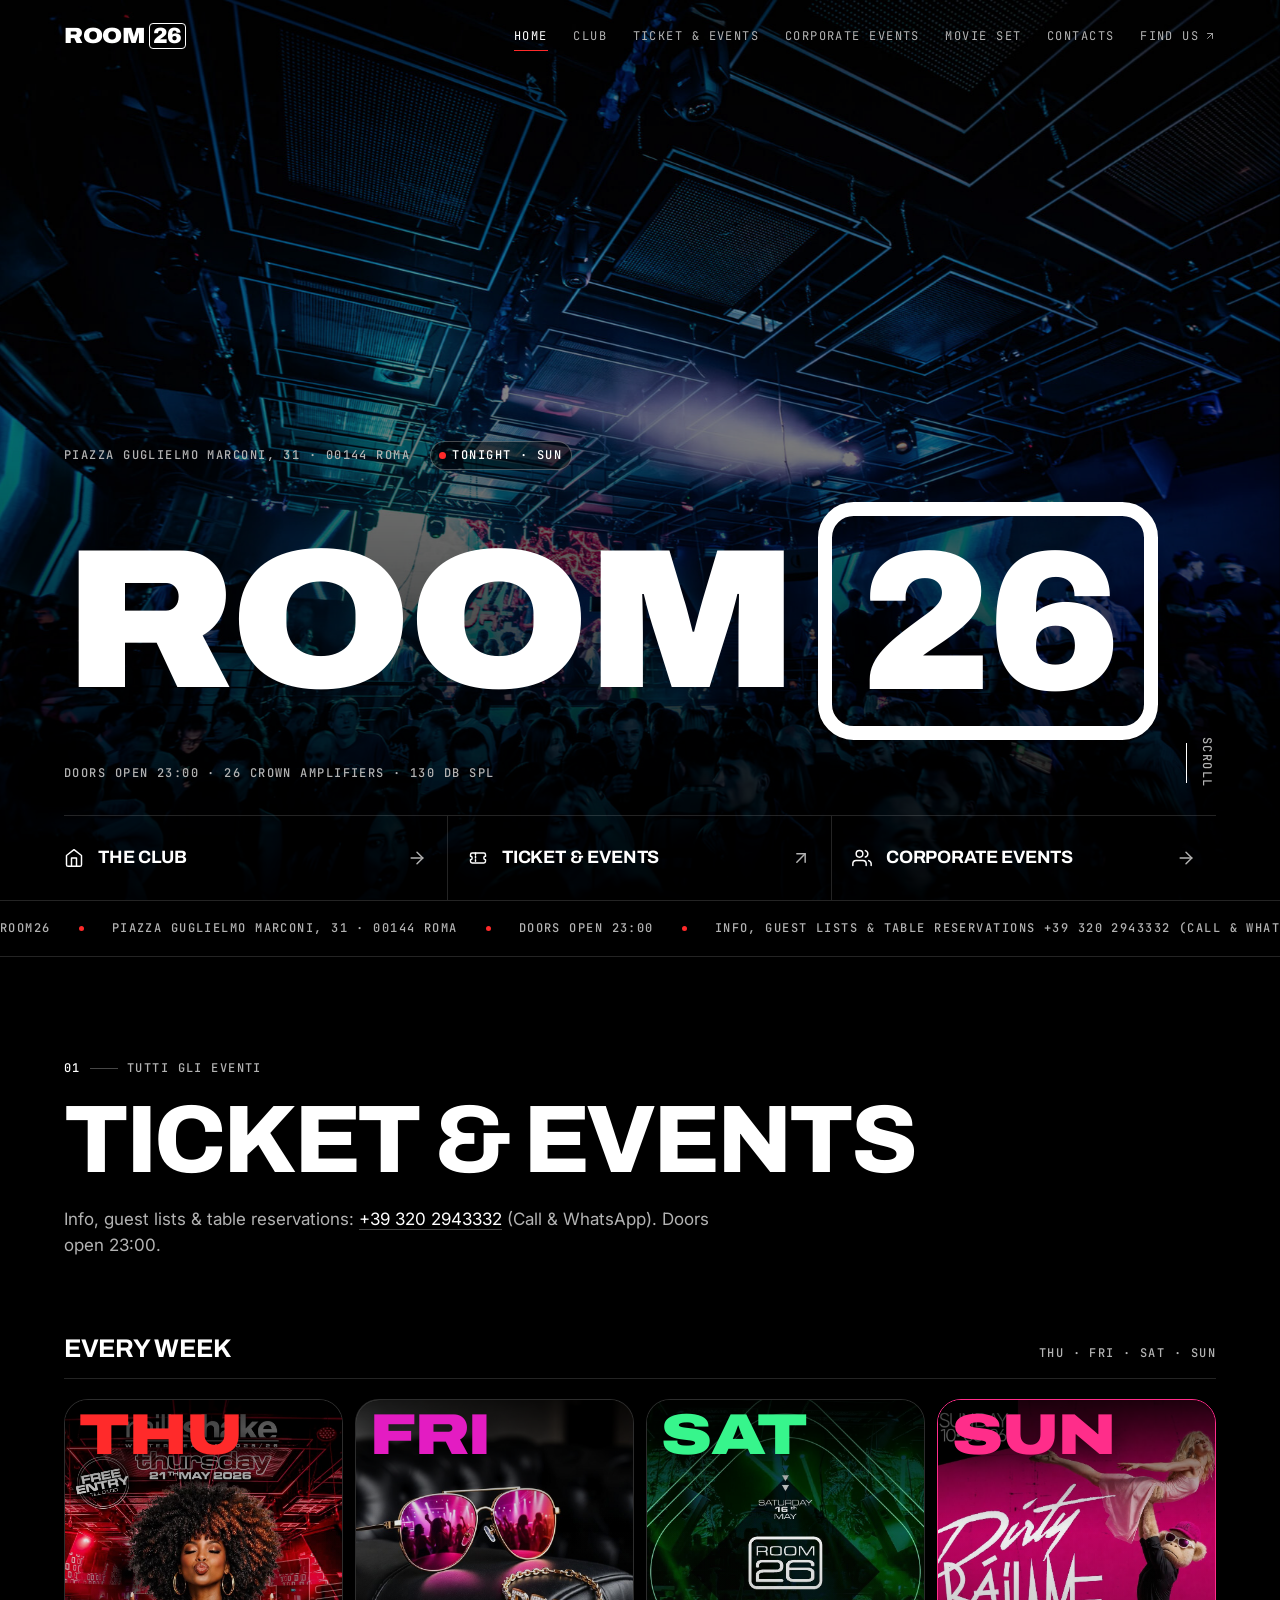
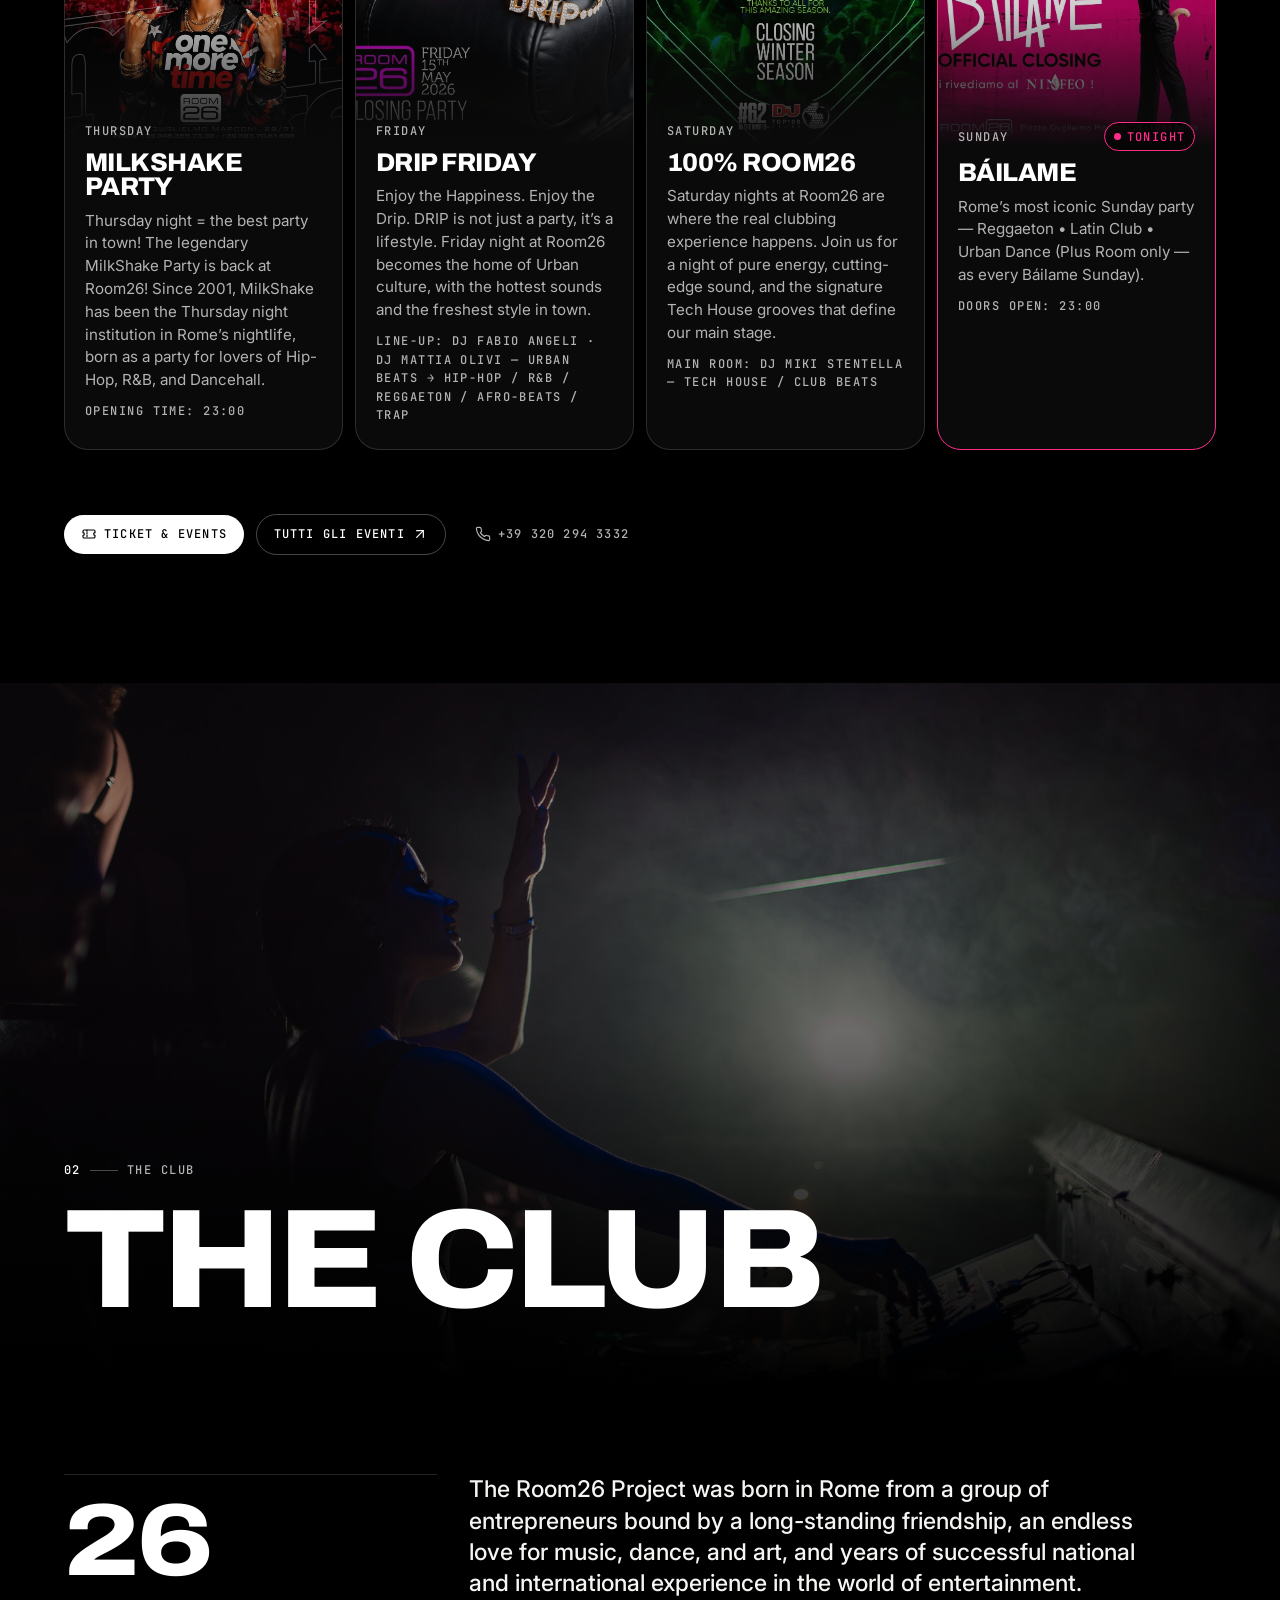
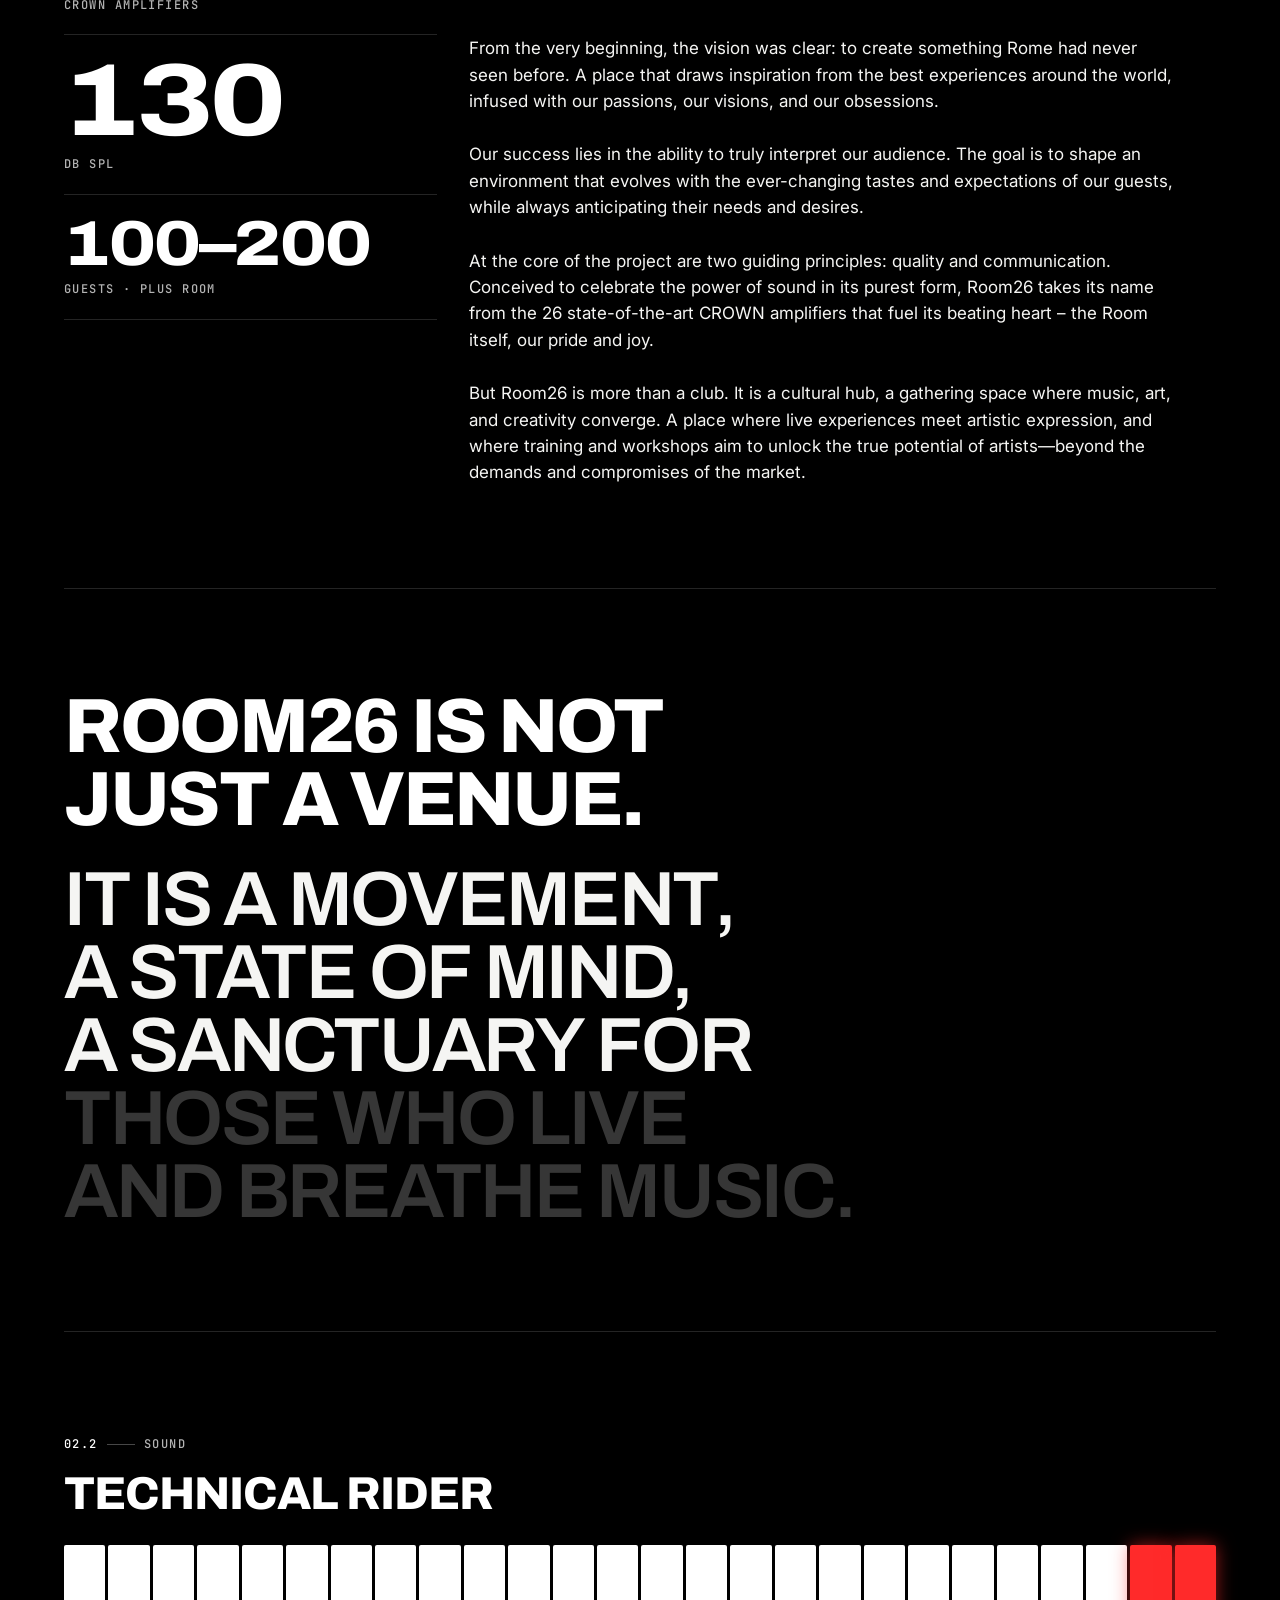
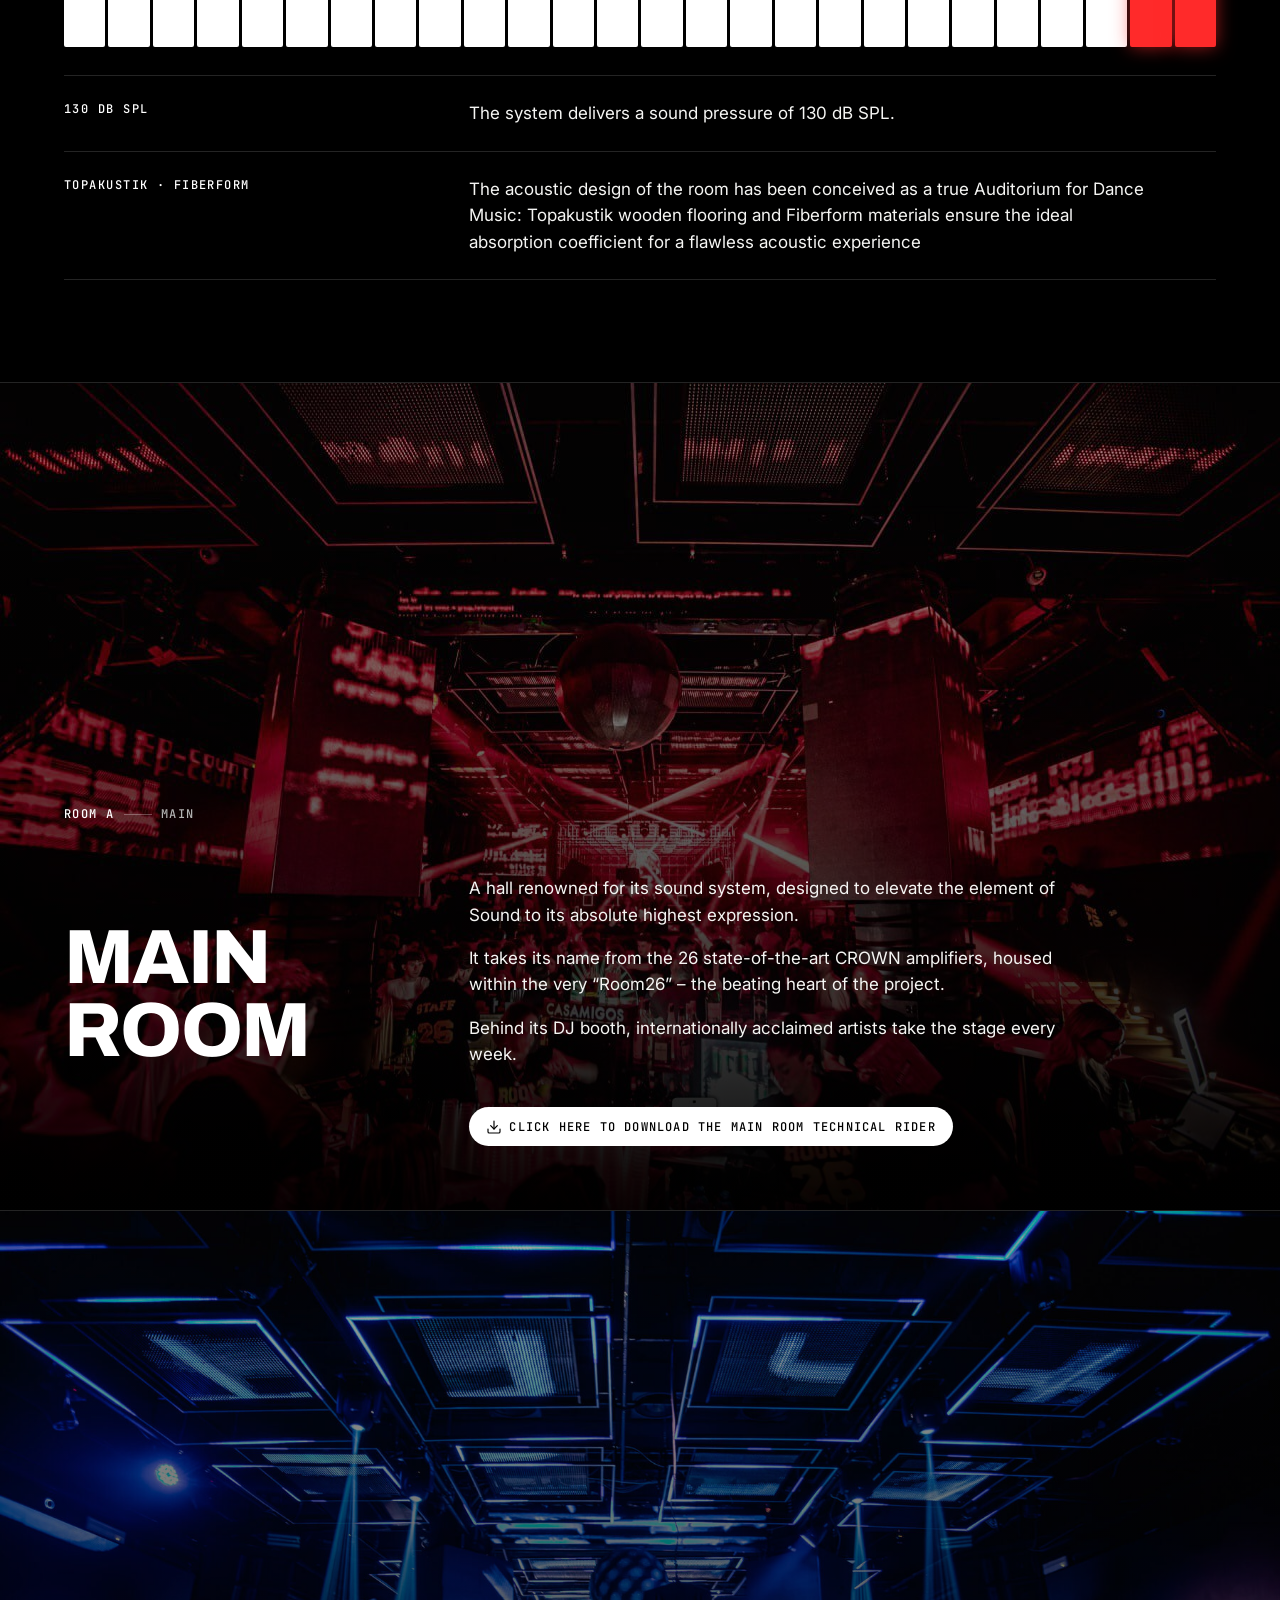
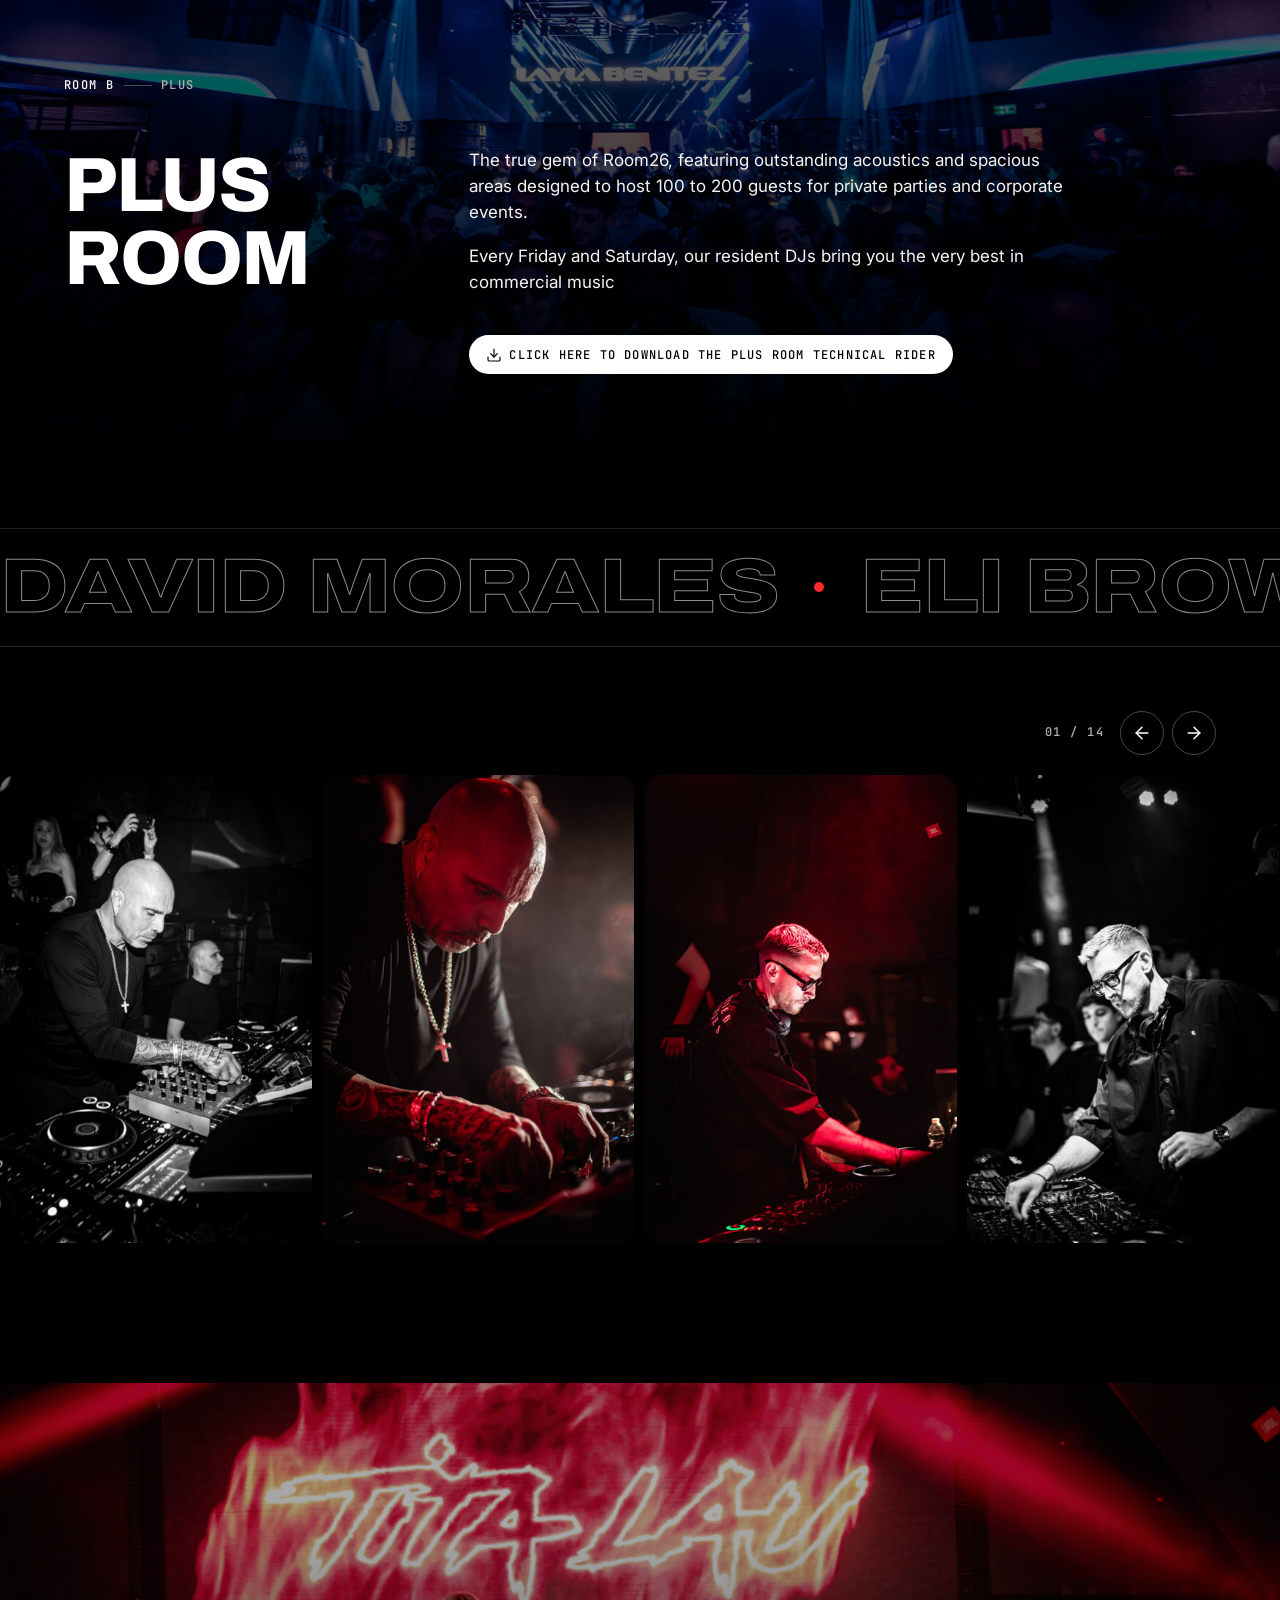
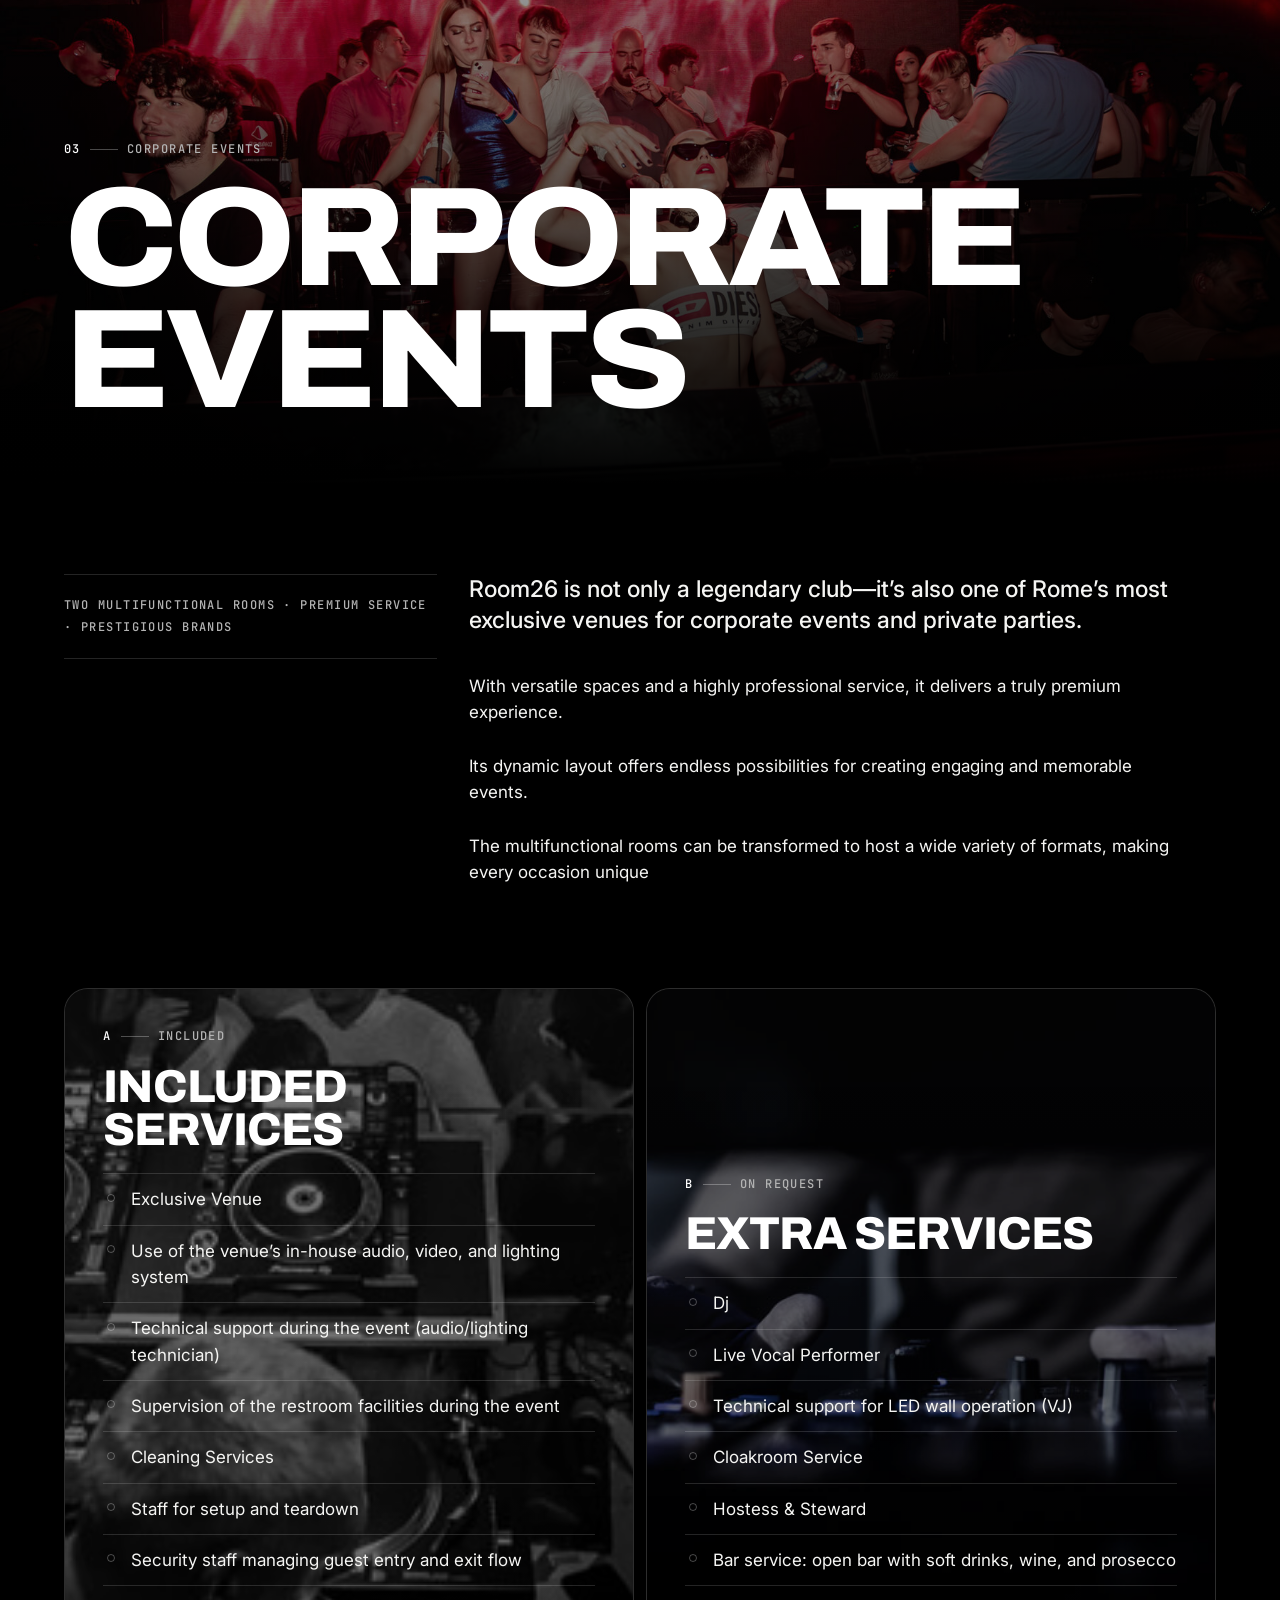
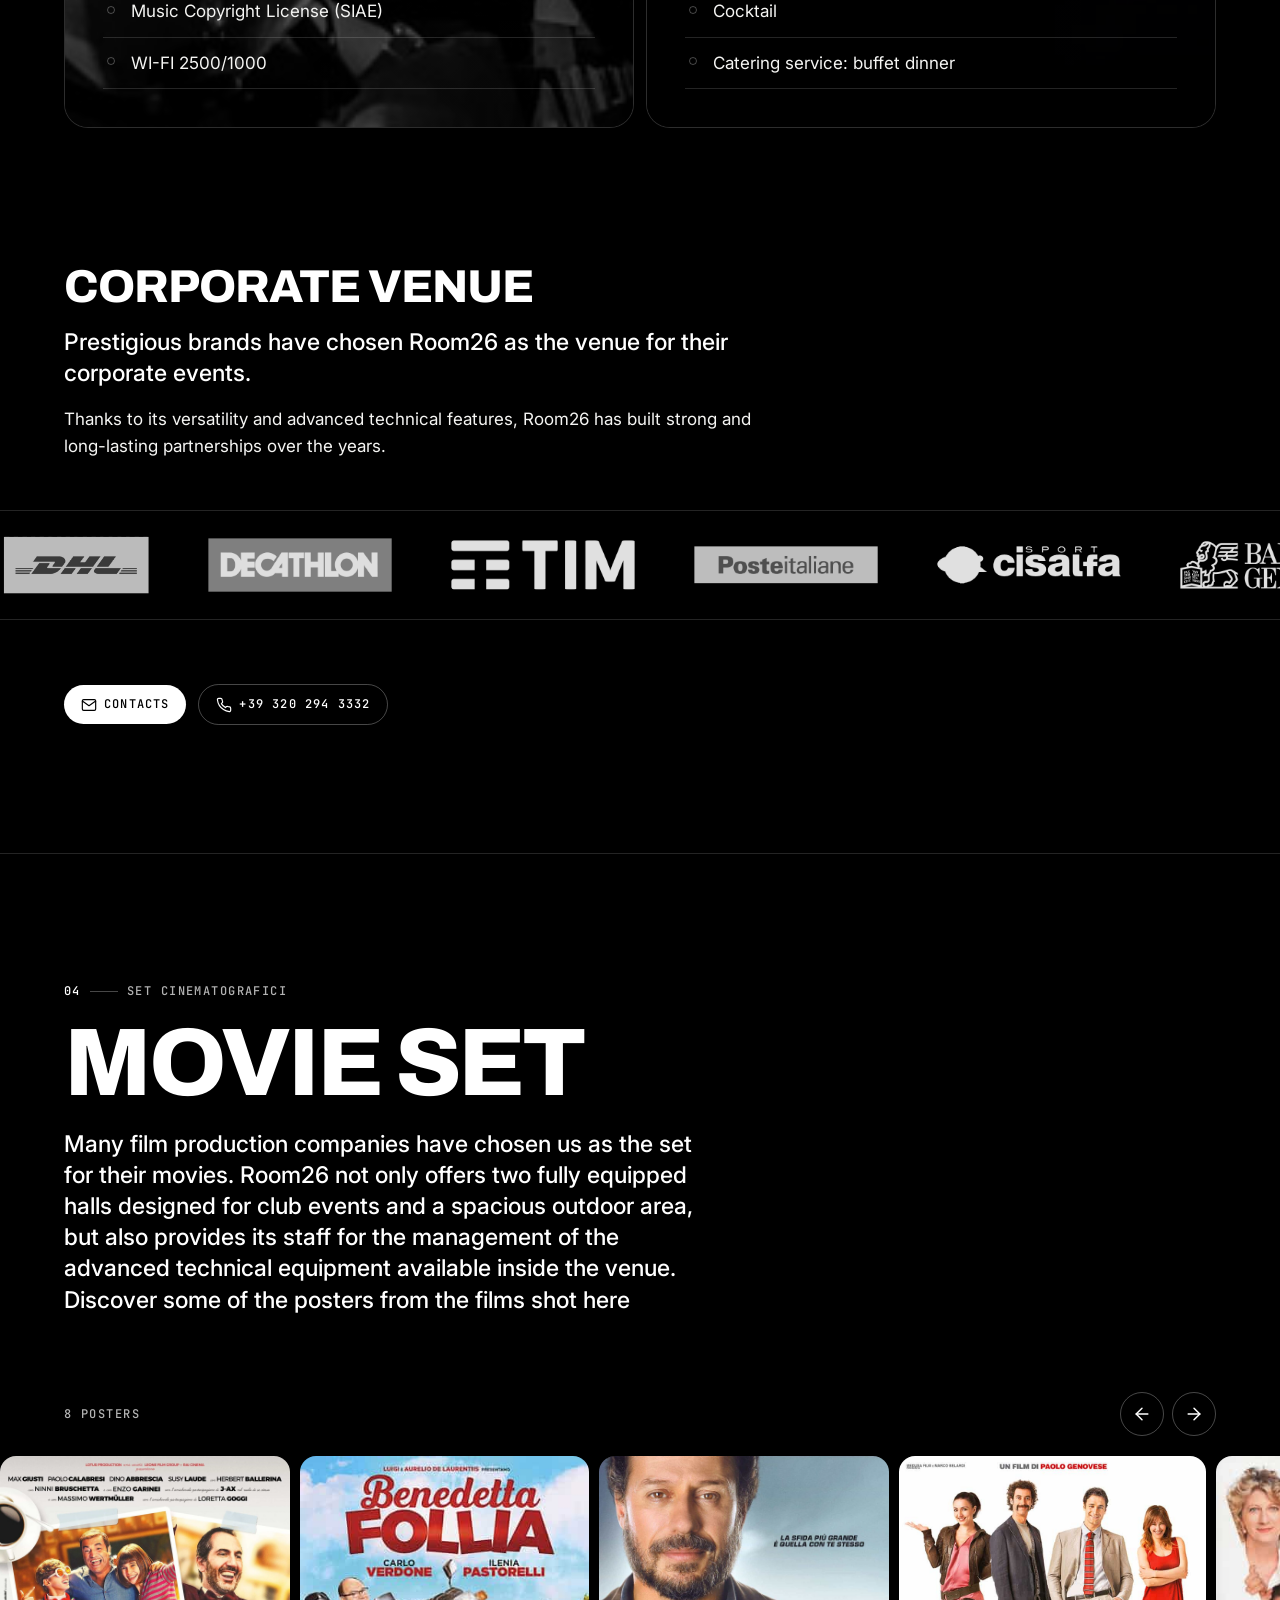
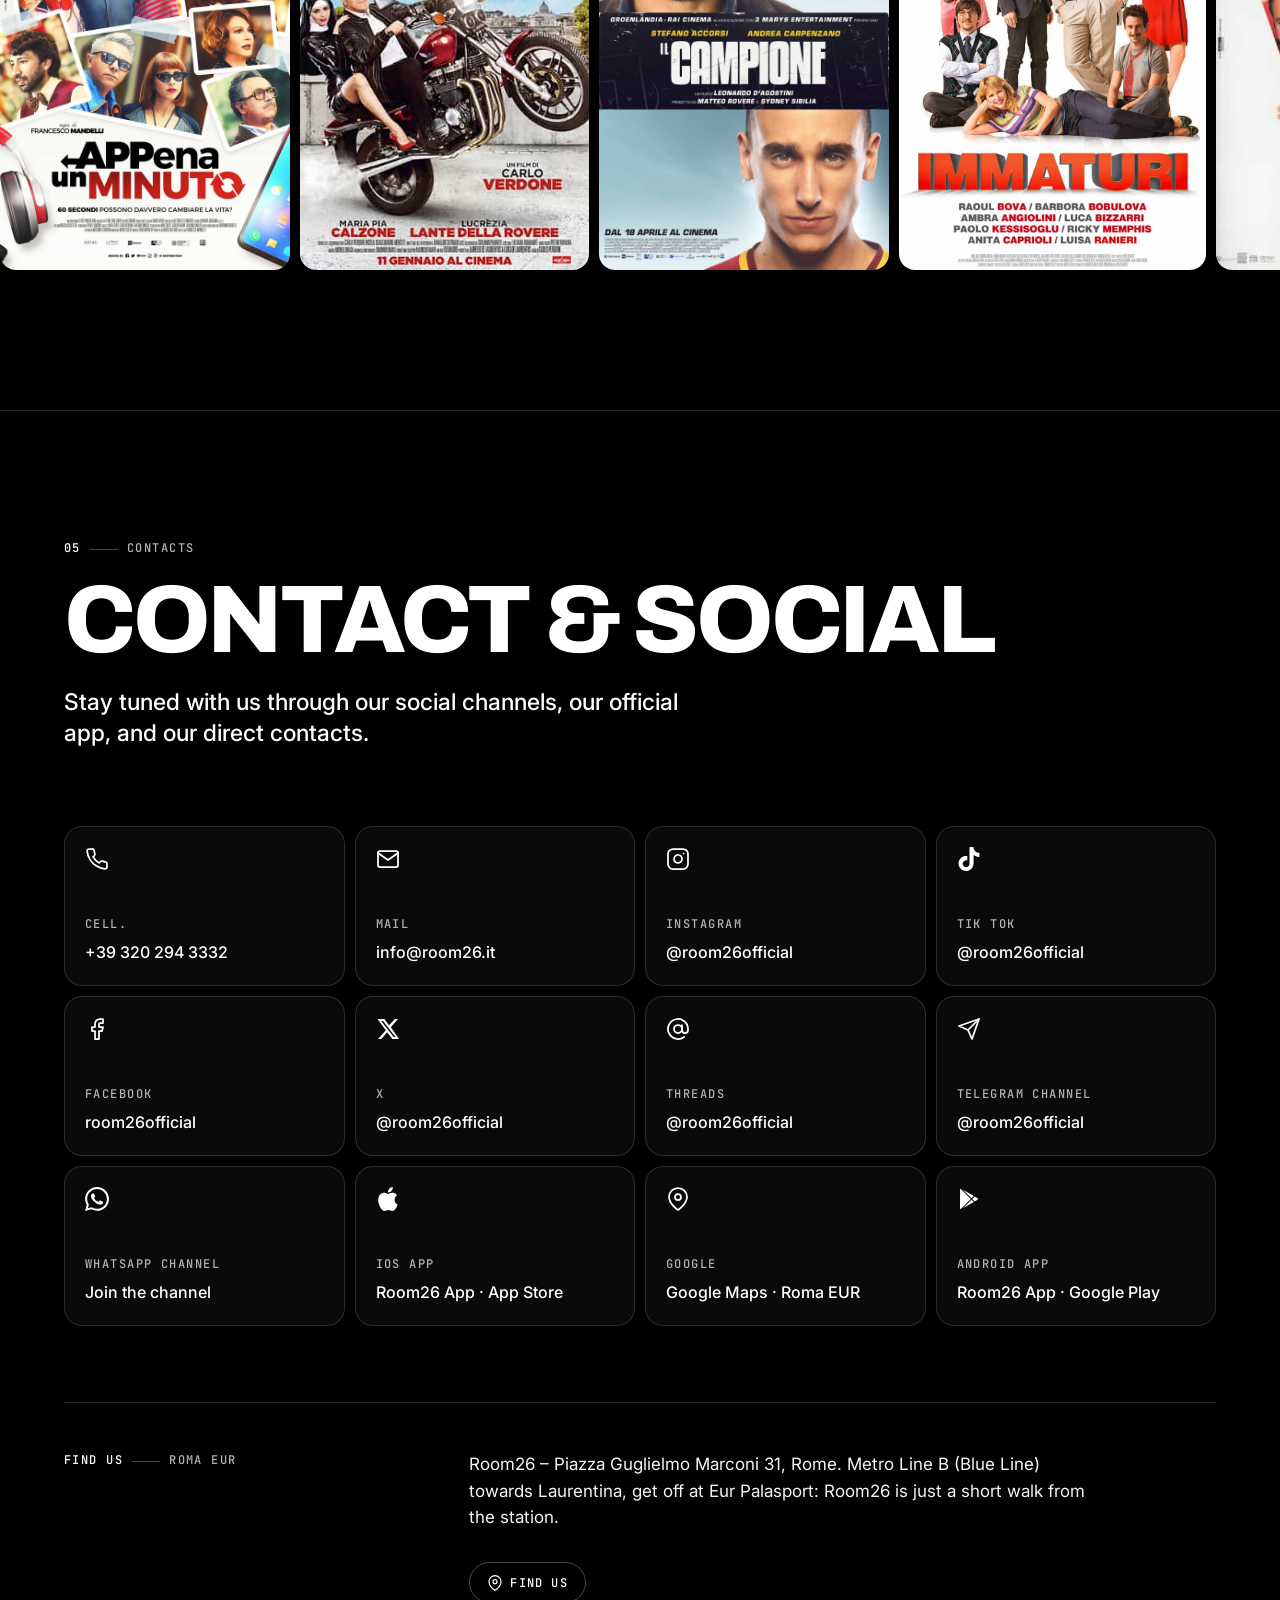
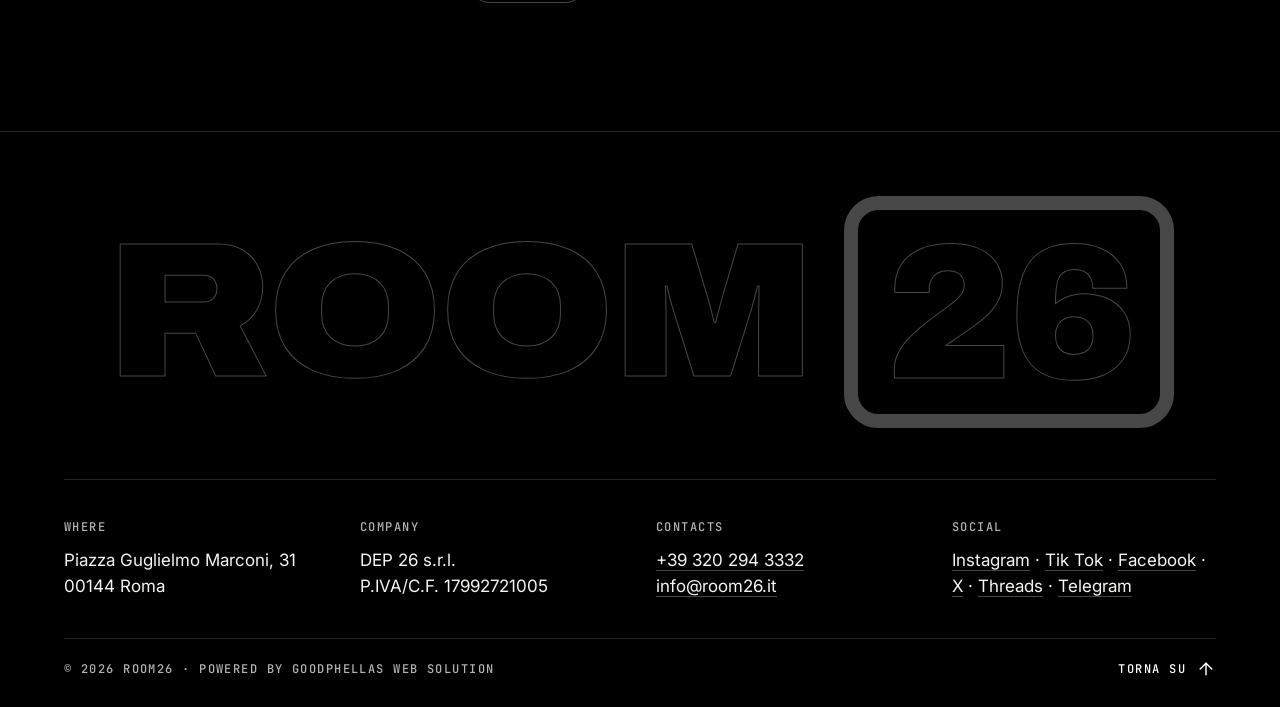
==== commit dd1a5fd9: "Corporate Venue: loghi brand monocromatici su nero (colore al passaggio del mouse), senza chip bianc" ====
--- a/index.html
+++ b/index.html
@@ -409,30 +409,30 @@
     </div>
     <div class="brands" aria-label="Brand che hanno scelto Room26">
       <ul class="brands-track">
-        <li><img src="assets/brands/dhl.png" width="300" height="300" alt="Dhl" loading="lazy" decoding="async"></li>
-        <li><img src="assets/brands/deca.png" width="300" height="300" alt="Decathlon" loading="lazy" decoding="async"></li>
-        <li><img src="assets/brands/tim.png" width="300" height="300" alt="Tim" loading="lazy" decoding="async"></li>
-        <li><img src="assets/brands/poste.png" width="300" height="300" alt="Poste Italiane" loading="lazy" decoding="async"></li>
-        <li><img src="assets/brands/cisalfa.png" width="300" height="300" alt="Cisalfa" loading="lazy" decoding="async"></li>
-        <li><img src="assets/brands/generali.png" width="300" height="300" alt="Banca Generali" loading="lazy" decoding="async"></li>
-        <li><img src="assets/brands/tiger.png" width="300" height="300" alt="Tiger" loading="lazy" decoding="async"></li>
-        <li><img src="assets/brands/progedil.png" width="300" height="300" alt="Progedil" loading="lazy" decoding="async"></li>
-        <li><img src="assets/brands/samsung.png" width="300" height="300" alt="Samsung" loading="lazy" decoding="async"></li>
-        <li><img src="assets/brands/riello.png" width="300" height="300" alt="Riello" loading="lazy" decoding="async"></li>
-        <li><img src="assets/brands/toscano.png" width="300" height="300" alt="Toscano" loading="lazy" decoding="async"></li>
-        <li><img src="assets/brands/goldman.png" width="300" height="300" alt="Goldman Sachs" loading="lazy" decoding="async"></li>
-        <li aria-hidden="true"><img src="assets/brands/dhl.png" width="300" height="300" alt="" loading="lazy" decoding="async"></li>
-        <li aria-hidden="true"><img src="assets/brands/deca.png" width="300" height="300" alt="" loading="lazy" decoding="async"></li>
-        <li aria-hidden="true"><img src="assets/brands/tim.png" width="300" height="300" alt="" loading="lazy" decoding="async"></li>
-        <li aria-hidden="true"><img src="assets/brands/poste.png" width="300" height="300" alt="" loading="lazy" decoding="async"></li>
-        <li aria-hidden="true"><img src="assets/brands/cisalfa.png" width="300" height="300" alt="" loading="lazy" decoding="async"></li>
-        <li aria-hidden="true"><img src="assets/brands/generali.png" width="300" height="300" alt="" loading="lazy" decoding="async"></li>
-        <li aria-hidden="true"><img src="assets/brands/tiger.png" width="300" height="300" alt="" loading="lazy" decoding="async"></li>
-        <li aria-hidden="true"><img src="assets/brands/progedil.png" width="300" height="300" alt="" loading="lazy" decoding="async"></li>
-        <li aria-hidden="true"><img src="assets/brands/samsung.png" width="300" height="300" alt="" loading="lazy" decoding="async"></li>
-        <li aria-hidden="true"><img src="assets/brands/riello.png" width="300" height="300" alt="" loading="lazy" decoding="async"></li>
-        <li aria-hidden="true"><img src="assets/brands/toscano.png" width="300" height="300" alt="" loading="lazy" decoding="async"></li>
-        <li aria-hidden="true"><img src="assets/brands/goldman.png" width="300" height="300" alt="" loading="lazy" decoding="async"></li>
+        <li><img class="b-mono" src="assets/brands/mono/dhl.png" width="262" height="110" alt="Dhl" loading="lazy" decoding="async"><img class="b-color" src="assets/brands/mono/dhl-color.png" width="262" height="110" alt="" aria-hidden="true" loading="lazy" decoding="async"></li>
+        <li><img class="b-mono" src="assets/brands/mono/deca.png" width="262" height="85" alt="Decathlon" loading="lazy" decoding="async"><img class="b-color" src="assets/brands/mono/deca-color.png" width="262" height="85" alt="" aria-hidden="true" loading="lazy" decoding="async"></li>
+        <li><img class="b-mono" src="assets/brands/mono/tim.png" width="262" height="79" alt="Tim" loading="lazy" decoding="async"><img class="b-color" src="assets/brands/mono/tim-color.png" width="262" height="79" alt="" aria-hidden="true" loading="lazy" decoding="async"></li>
+        <li><img class="b-mono" src="assets/brands/mono/poste.png" width="262" height="63" alt="Poste Italiane" loading="lazy" decoding="async"><img class="b-color" src="assets/brands/mono/poste-color.png" width="262" height="63" alt="" aria-hidden="true" loading="lazy" decoding="async"></li>
+        <li><img class="b-mono" src="assets/brands/mono/cisalfa.png" width="262" height="63" alt="Cisalfa" loading="lazy" decoding="async"><img class="b-color" src="assets/brands/mono/cisalfa-color.png" width="262" height="63" alt="" aria-hidden="true" loading="lazy" decoding="async"></li>
+        <li><img class="b-mono" src="assets/brands/mono/generali.png" width="262" height="77" alt="Banca Generali" loading="lazy" decoding="async"><img class="b-color" src="assets/brands/mono/generali-color.png" width="262" height="77" alt="" aria-hidden="true" loading="lazy" decoding="async"></li>
+        <li><img class="b-mono" src="assets/brands/mono/tiger.png" width="262" height="80" alt="Tiger" loading="lazy" decoding="async"><img class="b-color" src="assets/brands/mono/tiger-color.png" width="262" height="80" alt="" aria-hidden="true" loading="lazy" decoding="async"></li>
+        <li><img class="b-mono" src="assets/brands/mono/progedil.png" width="261" height="56" alt="Progedil" loading="lazy" decoding="async"><img class="b-color" src="assets/brands/mono/progedil-color.png" width="261" height="56" alt="" aria-hidden="true" loading="lazy" decoding="async"></li>
+        <li><img class="b-mono" src="assets/brands/mono/samsung.png" width="250" height="49" alt="Samsung" loading="lazy" decoding="async"><img class="b-color" src="assets/brands/mono/samsung-color.png" width="250" height="49" alt="" aria-hidden="true" loading="lazy" decoding="async"></li>
+        <li><img class="b-mono" src="assets/brands/mono/riello.png" width="262" height="136" alt="Riello" loading="lazy" decoding="async"><img class="b-color" src="assets/brands/mono/riello-color.png" width="262" height="136" alt="" aria-hidden="true" loading="lazy" decoding="async"></li>
+        <li><img class="b-mono" src="assets/brands/mono/toscano.png" width="262" height="58" alt="Toscano" loading="lazy" decoding="async"><img class="b-color" src="assets/brands/mono/toscano-color.png" width="262" height="58" alt="" aria-hidden="true" loading="lazy" decoding="async"></li>
+        <li><img class="b-mono" src="assets/brands/mono/goldman.png" width="262" height="262" alt="Goldman Sachs" loading="lazy" decoding="async"><img class="b-color" src="assets/brands/mono/goldman-color.png" width="262" height="262" alt="" aria-hidden="true" loading="lazy" decoding="async"></li>
+        <li aria-hidden="true"><img class="b-mono" src="assets/brands/mono/dhl.png" width="262" height="110" alt="" loading="lazy" decoding="async"><img class="b-color" src="assets/brands/mono/dhl-color.png" width="262" height="110" alt="" aria-hidden="true" loading="lazy" decoding="async"></li>
+        <li aria-hidden="true"><img class="b-mono" src="assets/brands/mono/deca.png" width="262" height="85" alt="" loading="lazy" decoding="async"><img class="b-color" src="assets/brands/mono/deca-color.png" width="262" height="85" alt="" aria-hidden="true" loading="lazy" decoding="async"></li>
+        <li aria-hidden="true"><img class="b-mono" src="assets/brands/mono/tim.png" width="262" height="79" alt="" loading="lazy" decoding="async"><img class="b-color" src="assets/brands/mono/tim-color.png" width="262" height="79" alt="" aria-hidden="true" loading="lazy" decoding="async"></li>
+        <li aria-hidden="true"><img class="b-mono" src="assets/brands/mono/poste.png" width="262" height="63" alt="" loading="lazy" decoding="async"><img class="b-color" src="assets/brands/mono/poste-color.png" width="262" height="63" alt="" aria-hidden="true" loading="lazy" decoding="async"></li>
+        <li aria-hidden="true"><img class="b-mono" src="assets/brands/mono/cisalfa.png" width="262" height="63" alt="" loading="lazy" decoding="async"><img class="b-color" src="assets/brands/mono/cisalfa-color.png" width="262" height="63" alt="" aria-hidden="true" loading="lazy" decoding="async"></li>
+        <li aria-hidden="true"><img class="b-mono" src="assets/brands/mono/generali.png" width="262" height="77" alt="" loading="lazy" decoding="async"><img class="b-color" src="assets/brands/mono/generali-color.png" width="262" height="77" alt="" aria-hidden="true" loading="lazy" decoding="async"></li>
+        <li aria-hidden="true"><img class="b-mono" src="assets/brands/mono/tiger.png" width="262" height="80" alt="" loading="lazy" decoding="async"><img class="b-color" src="assets/brands/mono/tiger-color.png" width="262" height="80" alt="" aria-hidden="true" loading="lazy" decoding="async"></li>
+        <li aria-hidden="true"><img class="b-mono" src="assets/brands/mono/progedil.png" width="261" height="56" alt="" loading="lazy" decoding="async"><img class="b-color" src="assets/brands/mono/progedil-color.png" width="261" height="56" alt="" aria-hidden="true" loading="lazy" decoding="async"></li>
+        <li aria-hidden="true"><img class="b-mono" src="assets/brands/mono/samsung.png" width="250" height="49" alt="" loading="lazy" decoding="async"><img class="b-color" src="assets/brands/mono/samsung-color.png" width="250" height="49" alt="" aria-hidden="true" loading="lazy" decoding="async"></li>
+        <li aria-hidden="true"><img class="b-mono" src="assets/brands/mono/riello.png" width="262" height="136" alt="" loading="lazy" decoding="async"><img class="b-color" src="assets/brands/mono/riello-color.png" width="262" height="136" alt="" aria-hidden="true" loading="lazy" decoding="async"></li>
+        <li aria-hidden="true"><img class="b-mono" src="assets/brands/mono/toscano.png" width="262" height="58" alt="" loading="lazy" decoding="async"><img class="b-color" src="assets/brands/mono/toscano-color.png" width="262" height="58" alt="" aria-hidden="true" loading="lazy" decoding="async"></li>
+        <li aria-hidden="true"><img class="b-mono" src="assets/brands/mono/goldman.png" width="262" height="262" alt="" loading="lazy" decoding="async"><img class="b-color" src="assets/brands/mono/goldman-color.png" width="262" height="262" alt="" aria-hidden="true" loading="lazy" decoding="async"></li>
       </ul>
     </div>
     <div class="cta-row wrap reveal">
--- a/css/style.css
+++ b/css/style.css
@@ -354,11 +354,15 @@
 .venue-txt { max-width: 64ch; display: flex; flex-direction: column; gap: 1em; }
 .venue-txt .eyebrow { margin-bottom: 0; }
 .brands { overflow: hidden; padding: 8px 0; border-top: 1px solid var(--line); border-bottom: 1px solid var(--line); }
-.brands-track { display: flex; gap: 10px; width: max-content; padding: 10px 0; animation: marquee 50s linear infinite; }
+.brands-track { display: flex; width: max-content; animation: marquee 50s linear infinite; }
 .brands:hover .brands-track { animation-play-state: paused; }
-.brands-track li { flex: none; width: clamp(140px, 14vw, 200px); aspect-ratio: 1; display: flex; align-items: center; justify-content: center; background: var(--white); border-radius: 14px; padding: 18px; transition: transform .4s var(--ease-out); }
-.brands-track li:hover { transform: translateY(-4px); }
-.brands-track img { width: 100%; height: 100%; object-fit: contain; }
+.brands-track { gap: clamp(28px, 4vw, 64px); padding: 14px 0; }
+.brands-track li { position: relative; flex: none; height: clamp(44px, 5vw, 72px); display: flex; align-items: center; justify-content: center; }
+.brands-track img { height: 100%; width: auto; max-width: clamp(140px, 15vw, 220px); object-fit: contain; transition: opacity .35s; }
+.brands-track .b-mono { opacity: .88; }
+.brands-track .b-color { position: absolute; inset: 0; margin: auto; opacity: 0; }
+.brands-track li:hover .b-mono { opacity: 0; }
+.brands-track li:hover .b-color { opacity: 1; }
 
 /* ---------- MOVIE SET ---------- */
 .sec-movie { border-top: 1px solid var(--line); }
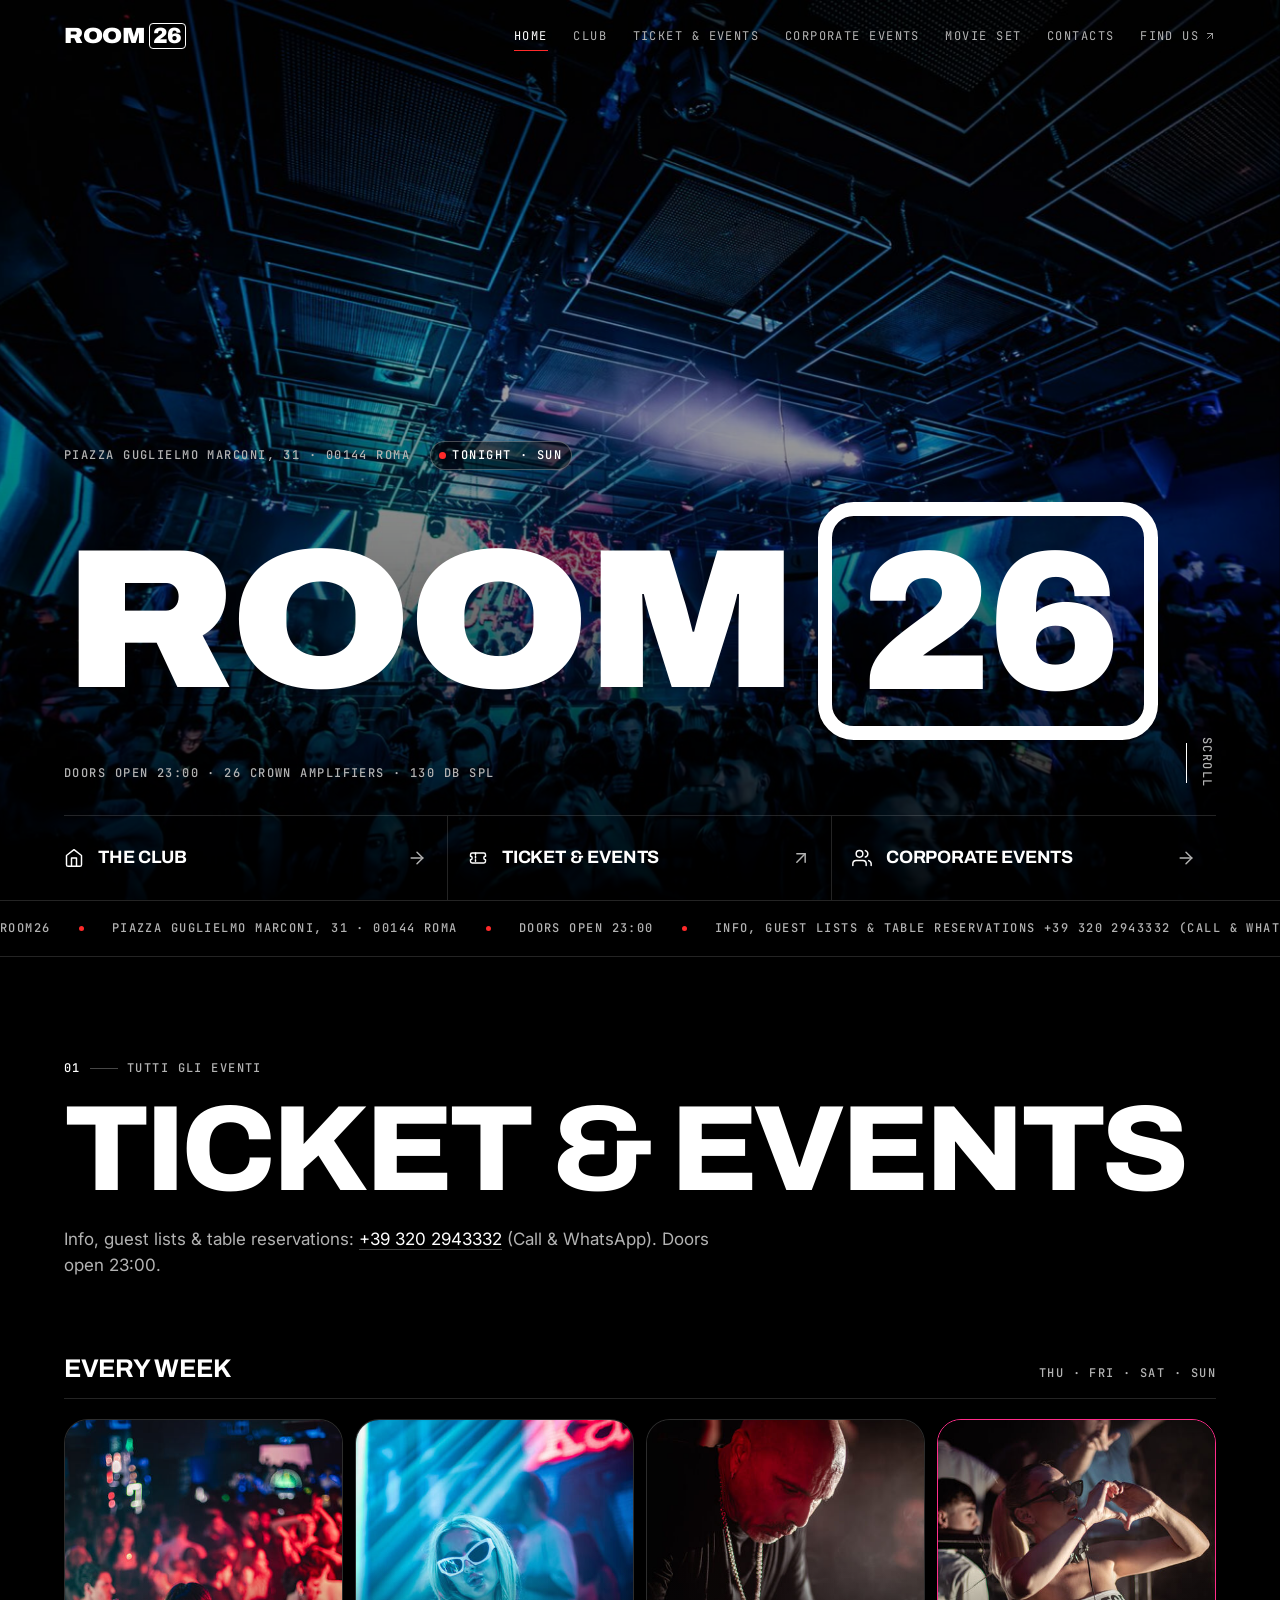
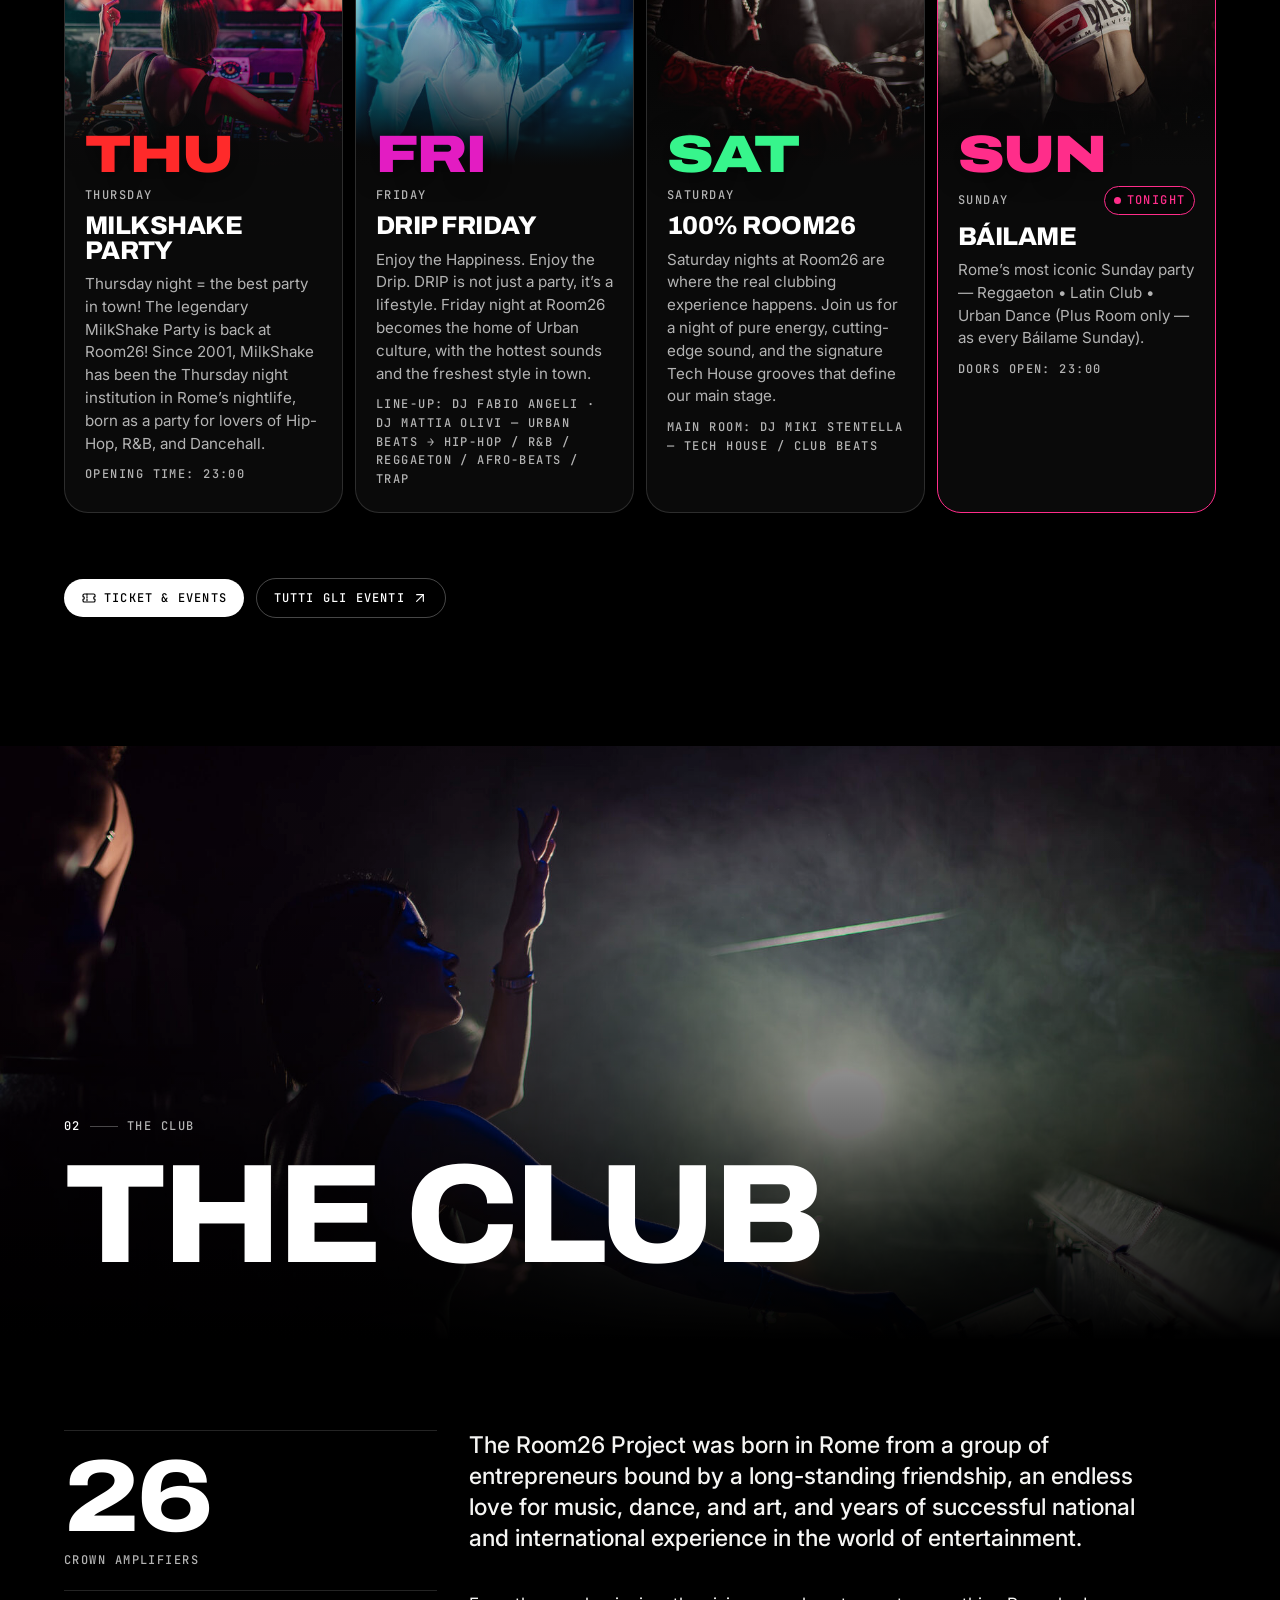
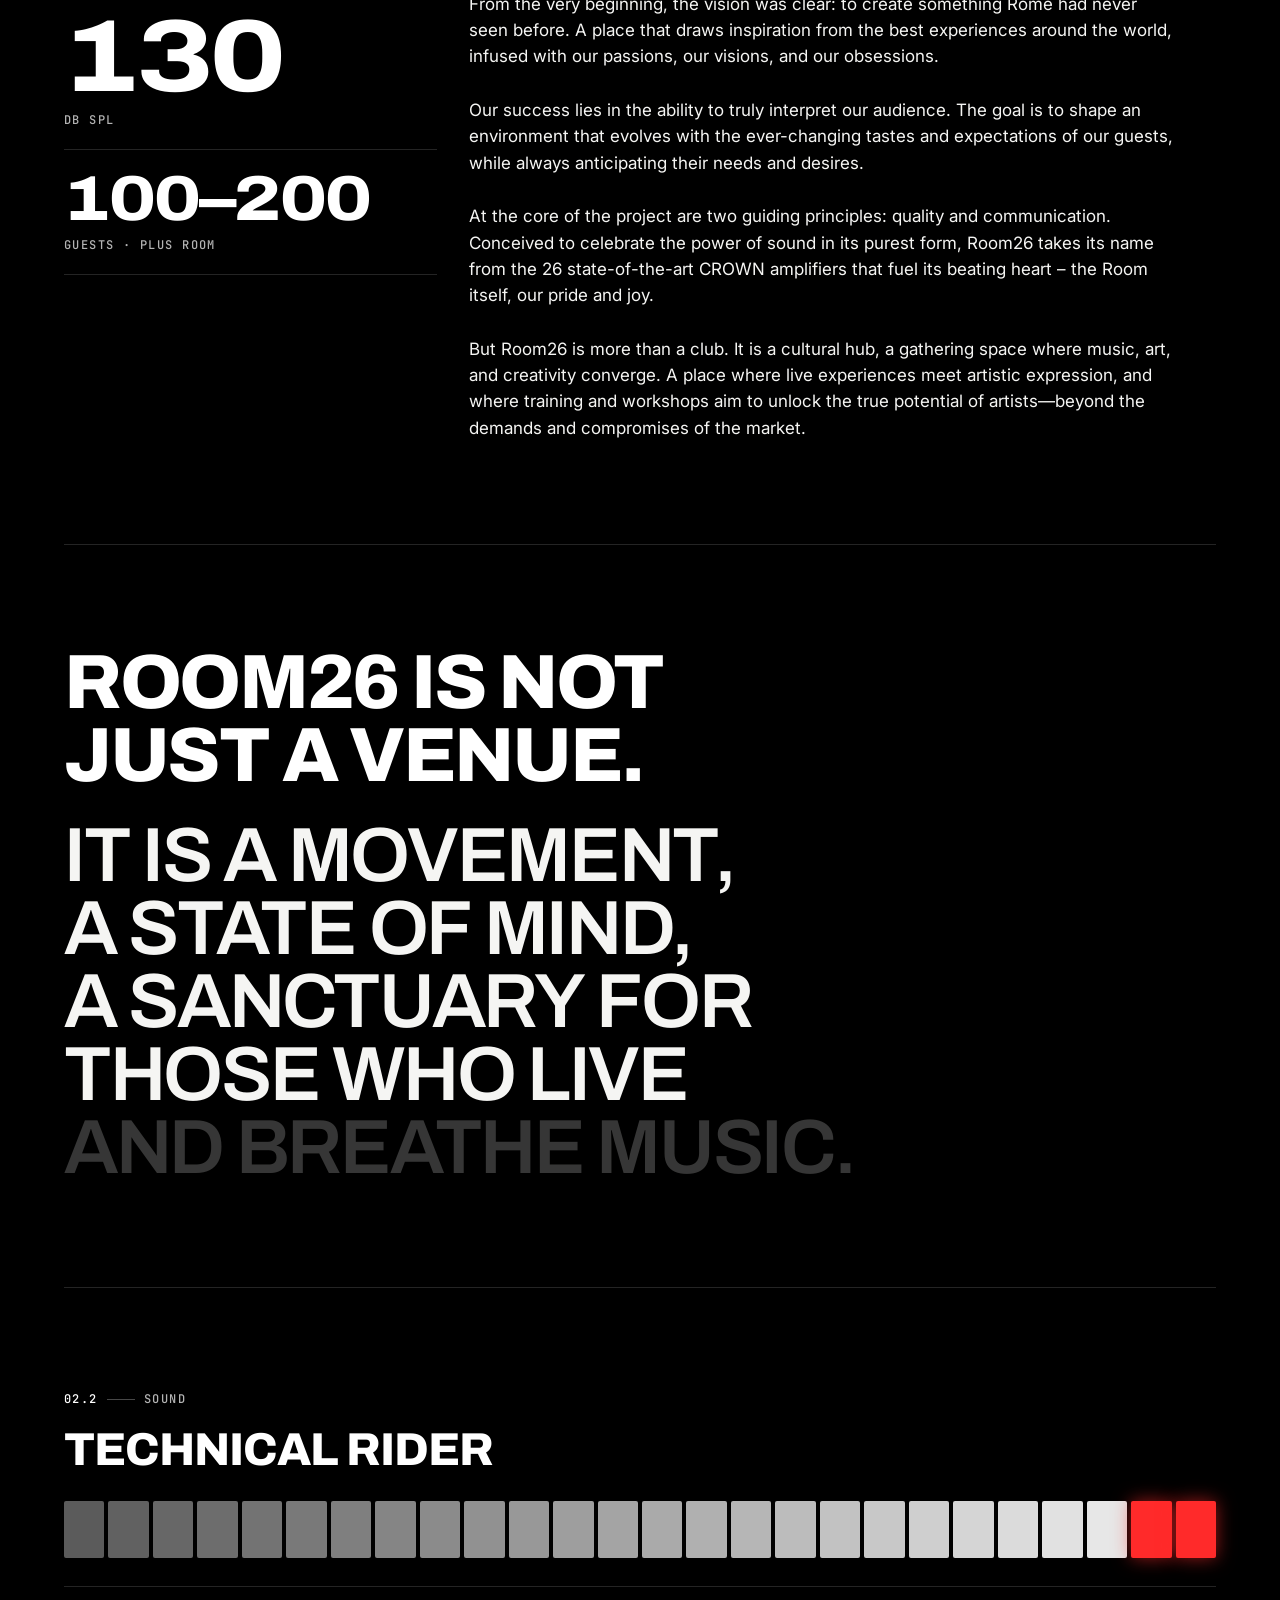
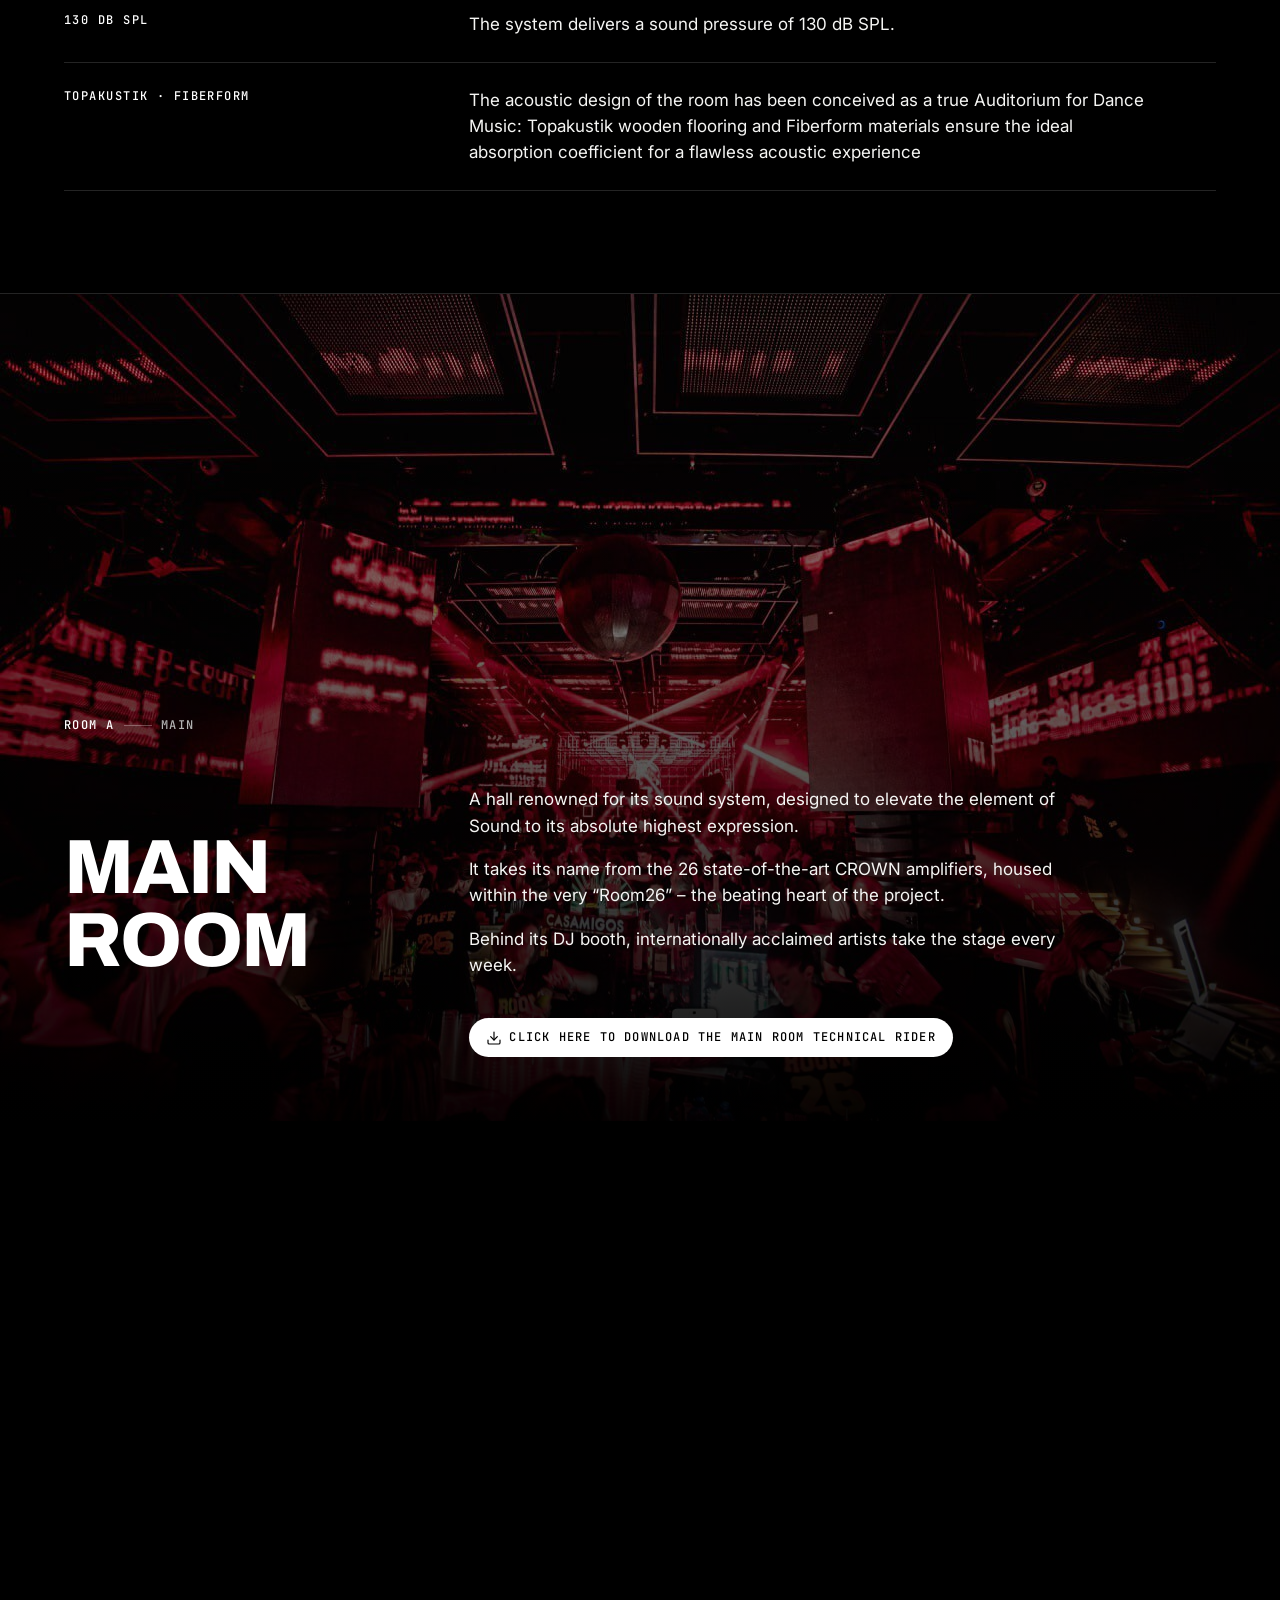
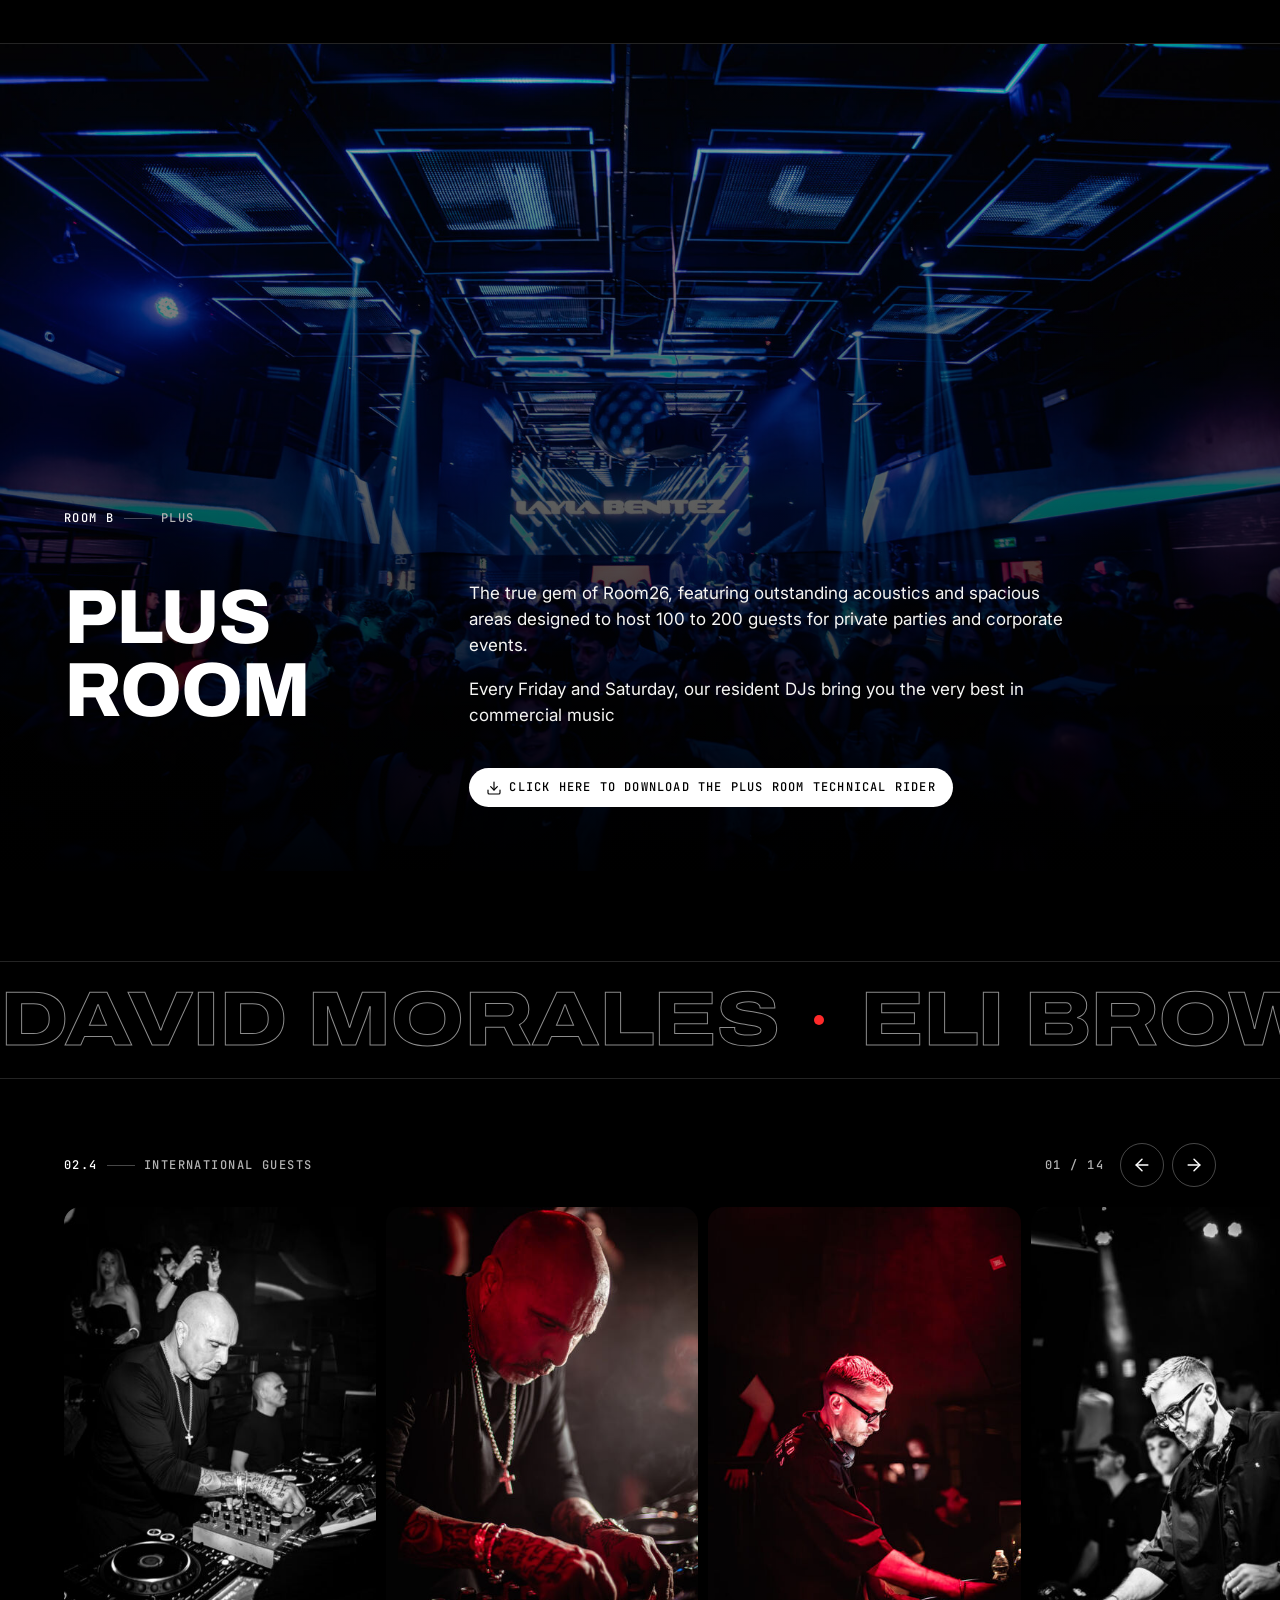
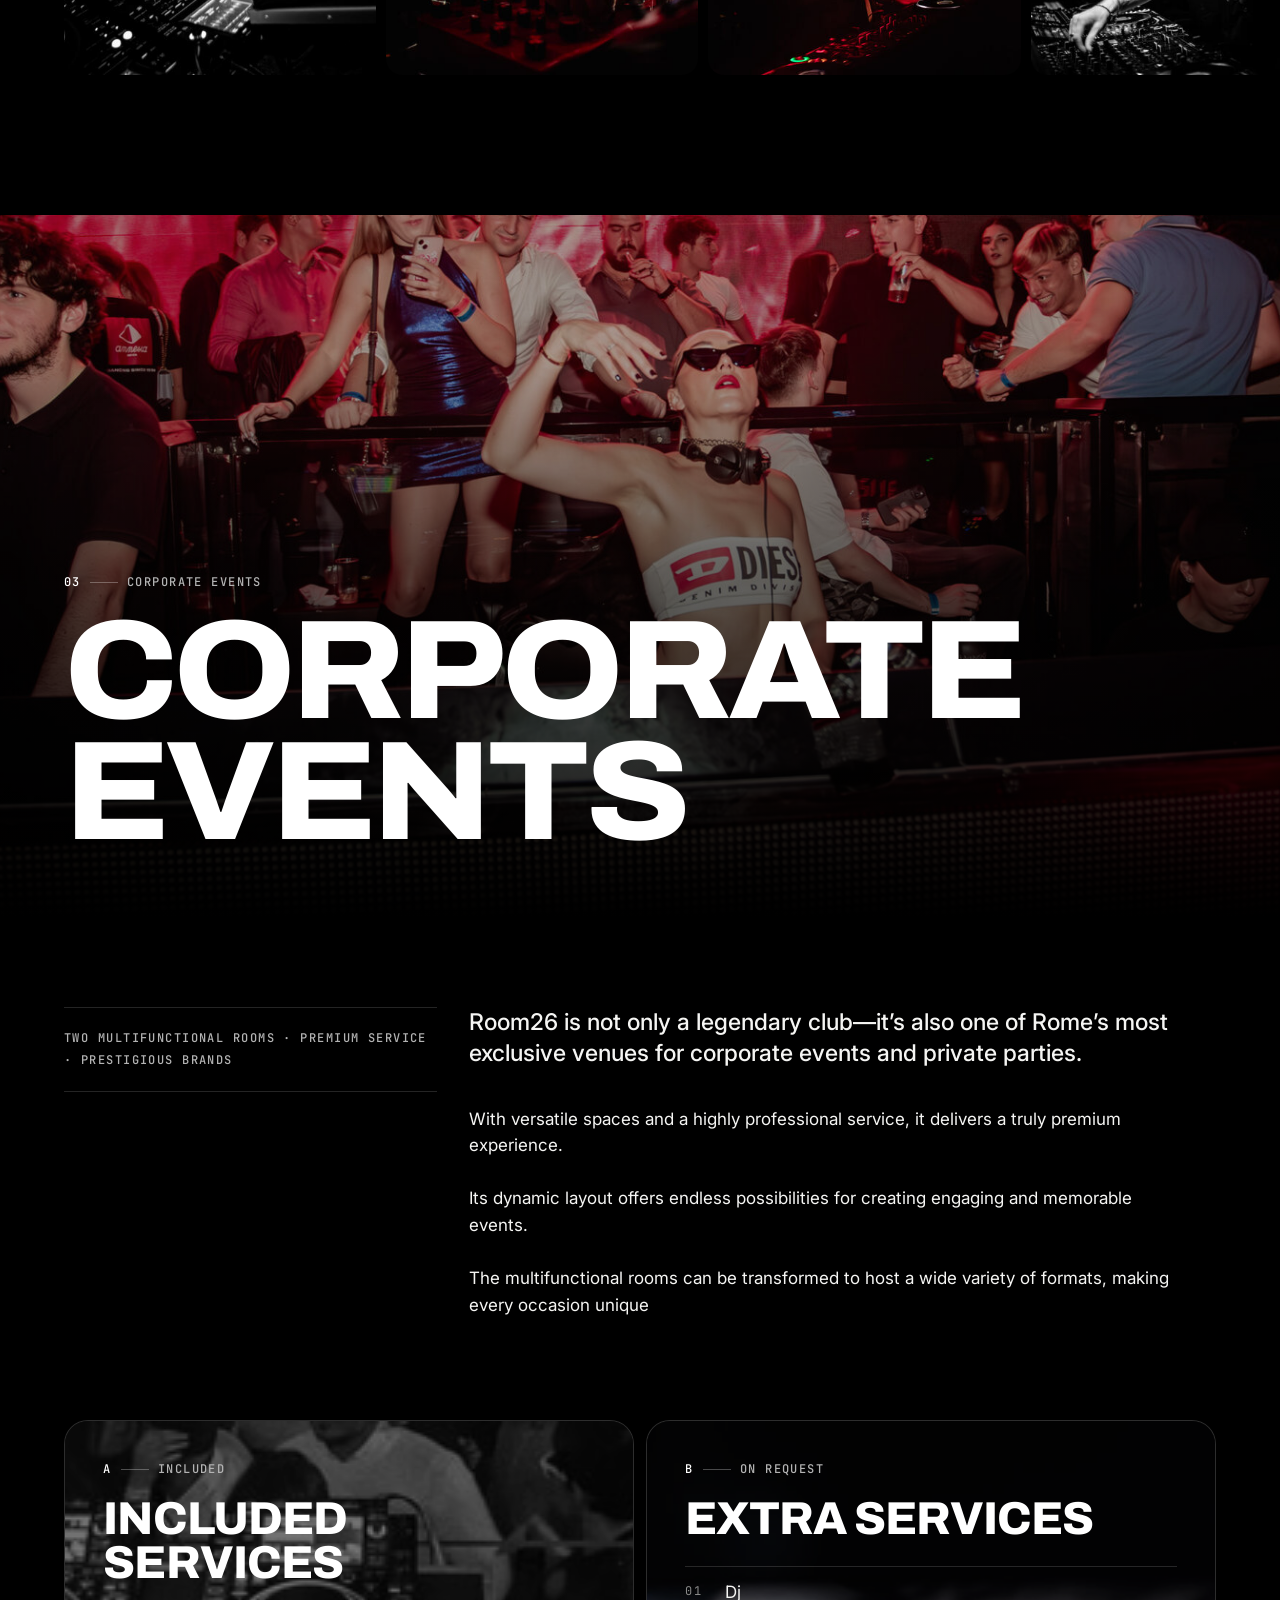
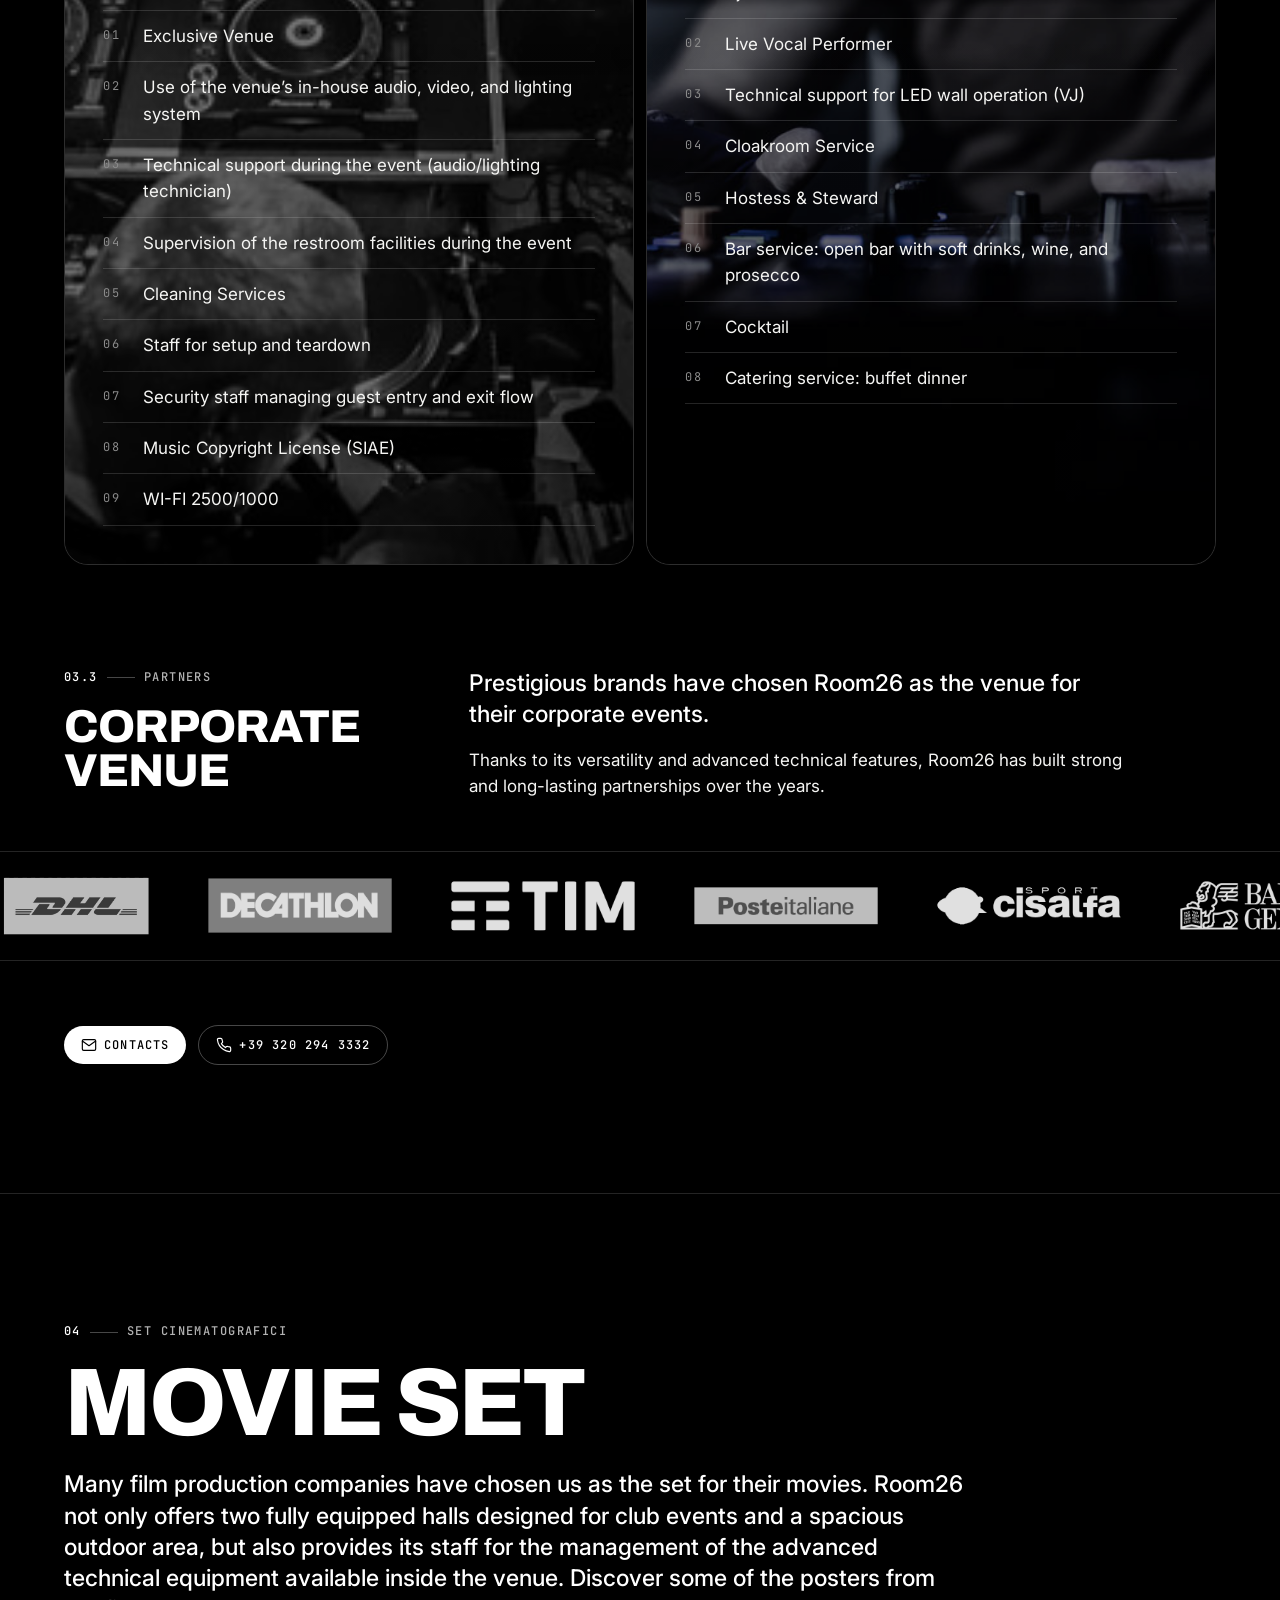
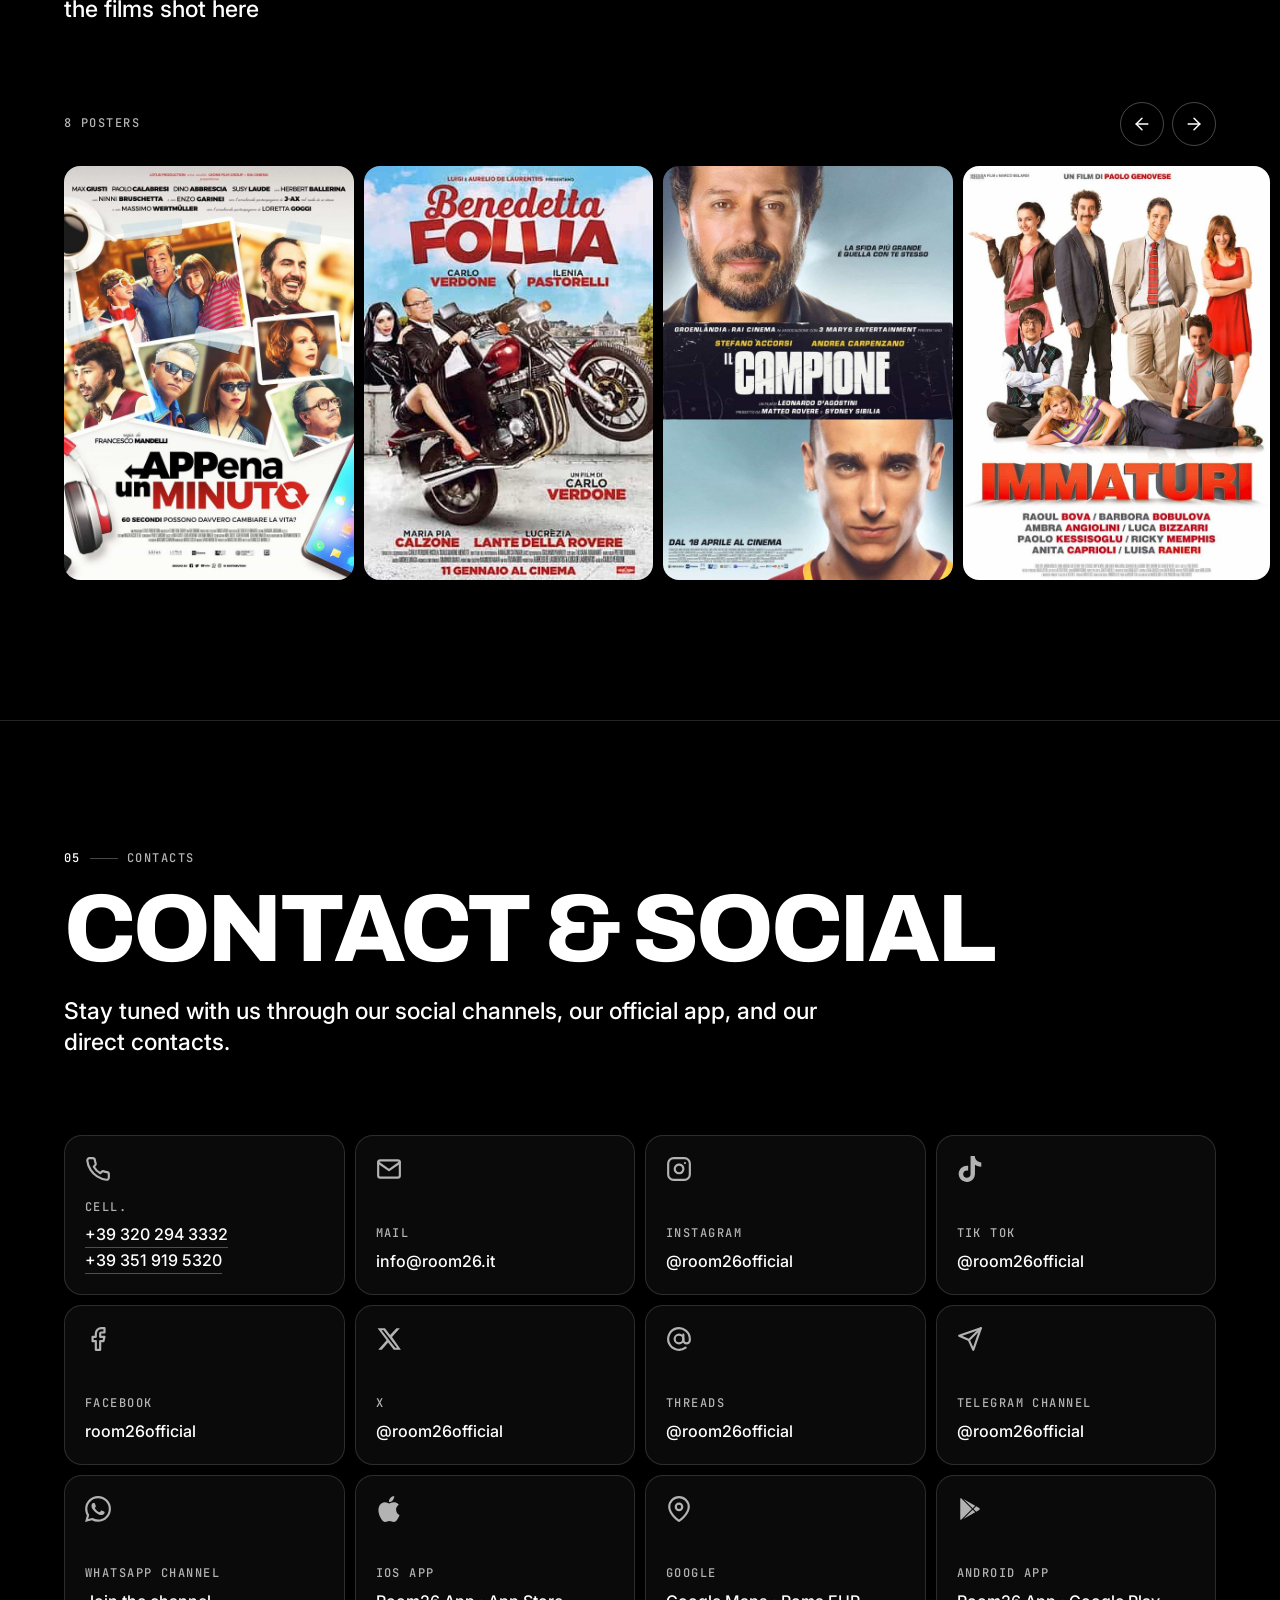
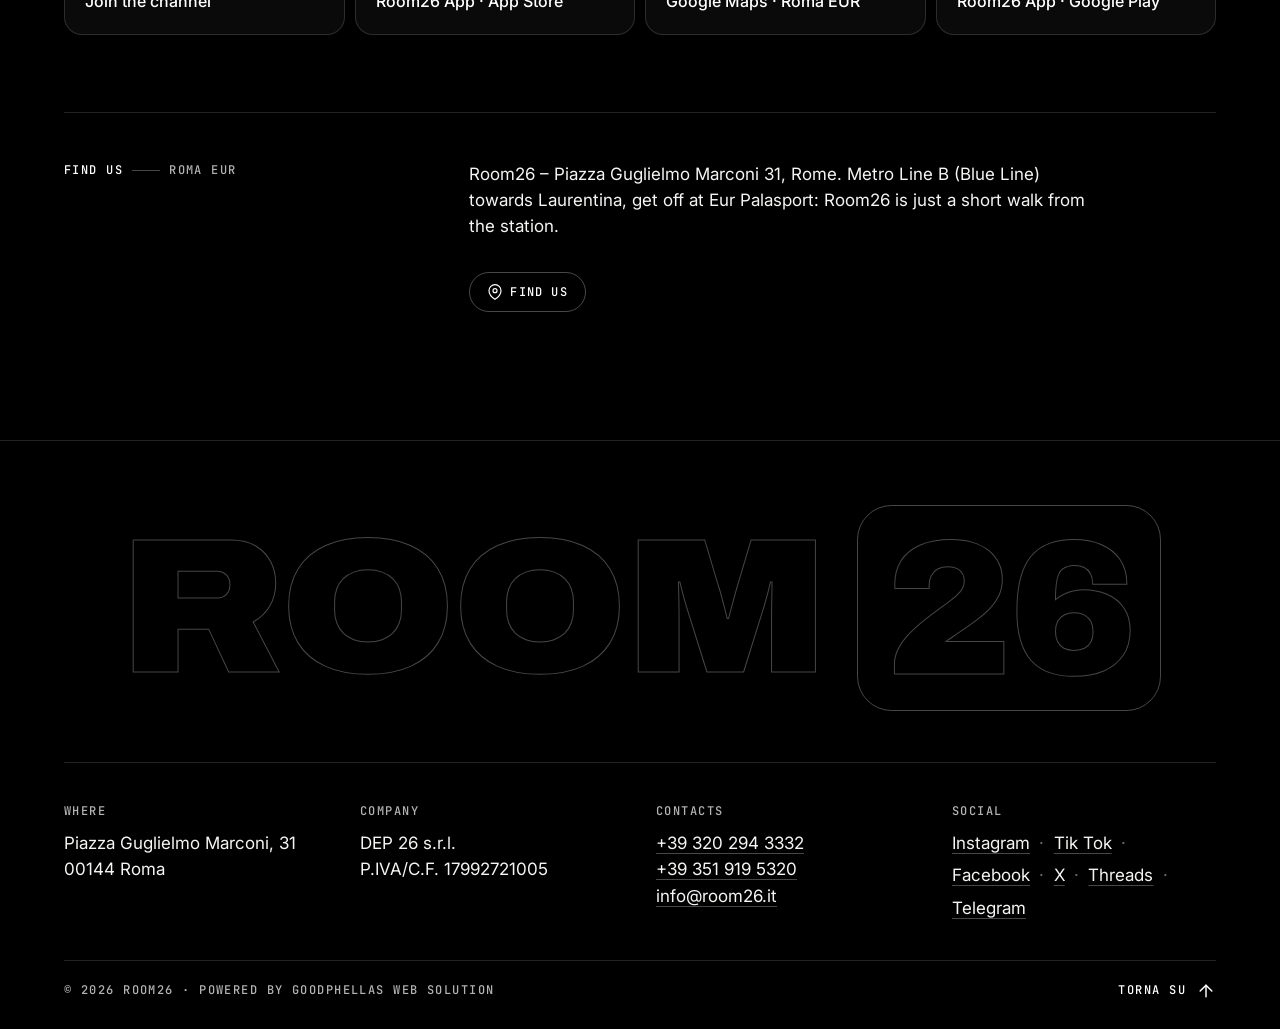
==== commit 760c59c7: "Revisione: skeleton eventi senza salto di layout, redirect vecchi URL, a11y (menu inert, reduced mot" ====
--- a/index.html
+++ b/index.html
@@ -15,7 +15,9 @@
 <meta property="og:description" content="Storico locale Romano famoso per il suo impianto audio e per i suoi ospiti internazionali. Ideale per i party privati e per le feste aziendali.">
 <meta property="og:url" content="https://www.room26.it/">
 <meta property="og:site_name" content="Room26">
-<meta property="og:image" content="https://www.room26.it/wp-content/uploads/2020/12/logo-01.png">
+<meta property="og:image" content="https://www.room26.it/assets/logos/logo-01.png">
+<meta property="og:image:width" content="400">
+<meta property="og:image:height" content="300">
 <meta property="article:publisher" content="https://www.facebook.com/room26official">
 <meta name="twitter:card" content="summary_large_image">
 <meta name="twitter:title" content="Room26">
@@ -25,7 +27,7 @@
 <link rel="apple-touch-icon" href="assets/logos/fave.png">
 <link rel="preconnect" href="https://fonts.googleapis.com">
 <link rel="preconnect" href="https://fonts.gstatic.com" crossorigin>
-<link rel="preload" as="image" href="assets/gallery/DavidMorales000010.jpg" fetchpriority="high">
+<link rel="preload" as="image" href="assets/gallery/DavidMorales000010.jpg" imagesrcset="assets/gallery/DavidMorales000010-900.jpg 900w, assets/gallery/DavidMorales000010-1400.jpg 1400w, assets/gallery/DavidMorales000010.jpg 1800w" imagesizes="100vw" fetchpriority="high">
 <link href="https://fonts.googleapis.com/css2?family=Archivo:wdth,wght@100..125,500..900&family=Inter:wght@400;500;600&family=JetBrains+Mono:wght@400;500&display=swap" rel="stylesheet">
 <link rel="stylesheet" href="css/style.css">
 <script>
@@ -35,17 +37,26 @@
   h.className = h.className.replace('no-js', 'js');
   var map = { '#!/club': '#club', '#!/aziendali': '#aziendali', '#!/contact': '#contact', '#!/events': '#events', '#!/home': '#top' };
   var hash = location.hash || '';
-  if (map[hash]) { history.replaceState(null, '', map[hash]); }
+  if (map[hash]) {
+    history.replaceState(null, '', map[hash]);
+    window.addEventListener('load', function () {
+      var t = document.getElementById(map[hash].slice(1));
+      if (!t) return;
+      try { t.scrollIntoView({ behavior: 'instant', block: 'start' }); } catch (e) { t.scrollIntoView(true); }
+    });
+  }
   if (hash.indexOf('#__scroll=') === 0) {
     h.classList.add('no-anim');
     var y = parseInt(hash.slice(10), 10) || 0;
     window.addEventListener('load', function () { window.scrollTo({ top: y, left: 0, behavior: 'instant' }); });
   }
   if (window.matchMedia && window.matchMedia('(prefers-reduced-motion: reduce)').matches) { h.classList.add('reduced'); }
+  /* if main.js never runs (blocked / failed), show everything after a moment */
+  setTimeout(function () { if (!window.__room26) h.classList.add('no-anim'); }, 3500);
 })();
 </script>
 <script type="application/ld+json">
-{"@context":"https://schema.org","@type":"NightClub","name":"Room26","url":"https://www.room26.it/","image":"https://www.room26.it/wp-content/uploads/2020/12/logo-01.png","logo":"https://www.room26.it/wp-content/uploads/2020/04/fave.png","description":"Storico locale Romano famoso per il suo impianto audio e per i suoi ospiti internazionali. Ideale per i party privati e per le feste aziendali.","telephone":"+39 320 2943332","email":"info@room26.it","address":{"@type":"PostalAddress","streetAddress":"Piazza Guglielmo Marconi, 31","postalCode":"00144","addressLocality":"Roma","addressCountry":"IT"},"sameAs":["https://www.facebook.com/room26official","https://x.com/room26official","https://instagram.com/room26official"],"parentOrganization":{"@type":"Organization","name":"DEP 26 s.r.l.","vatID":"IT17992721005"}}
+{"@context":"https://schema.org","@type":"NightClub","name":"Room26","url":"https://www.room26.it/","image":"https://www.room26.it/assets/logos/logo-01.png","logo":"https://www.room26.it/assets/logos/fave.png","description":"Storico locale Romano famoso per il suo impianto audio e per i suoi ospiti internazionali. Ideale per i party privati e per le feste aziendali.","telephone":["+39 320 2943332","+39 351 9195320"],"email":"info@room26.it","address":{"@type":"PostalAddress","streetAddress":"Piazza Guglielmo Marconi, 31","postalCode":"00144","addressLocality":"Roma","addressCountry":"IT"},"sameAs":["https://www.facebook.com/room26official","https://x.com/room26official","https://instagram.com/room26official"],"parentOrganization":{"@type":"Organization","name":"DEP 26 s.r.l.","vatID":"IT17992721005"}}
 </script>
 <!-- Cookie banner (iubenda) — enable on the live domain by removing this comment wrapper:
 <script type="text/javascript" class="_iub_cs_skip">
@@ -103,7 +114,7 @@
   <button class="menu-btn" type="button" aria-expanded="false" aria-controls="menu-overlay"><span class="menu-btn-t">Menu</span><span class="menu-btn-x">Close</span></button>
 </header>
 
-<div id="menu-overlay" class="menu-overlay" hidden>
+<div id="menu-overlay" class="menu-overlay" role="dialog" aria-modal="true" aria-label="Menu" hidden>
   <nav class="menu-nav" aria-label="Menu">
     <ol>
       <li><a href="#top">Home</a></li>
@@ -126,7 +137,7 @@
   <!-- ===================== HERO ===================== -->
   <section class="hero" id="top" aria-label="Room26">
     <picture class="hero-media">
-      <img src="assets/gallery/DavidMorales000010.jpg" width="1800" height="1200" alt="La Main Room di Room26 durante una serata, luci blu e pubblico" fetchpriority="high" decoding="async">
+      <img src="assets/gallery/DavidMorales000010.jpg" srcset="assets/gallery/DavidMorales000010-900.jpg 900w, assets/gallery/DavidMorales000010-1400.jpg 1400w, assets/gallery/DavidMorales000010.jpg 1800w" sizes="100vw" width="1800" height="1200" alt="La Main Room di Room26 durante una serata, luci blu e pubblico" fetchpriority="high" decoding="async">
     </picture>
     <div class="hero-scrim" aria-hidden="true"></div>
     <div class="hero-in">
@@ -161,7 +172,7 @@
   <section class="sec sec-events" id="events" aria-labelledby="events-title">
     <div class="sec-head wrap">
       <p class="eyebrow mono reveal"><span class="num">01</span> Tutti gli eventi</p>
-      <h2 class="title reveal" id="events-title">Ticket &amp; Events</h2>
+      <h2 class="title title-lg reveal" id="events-title">Ticket &amp; Events</h2>
       <p class="sec-intro reveal">Info, guest lists &amp; table reservations: <a href="tel:+393202943332">+39 320 2943332</a> (Call &amp; WhatsApp). Doors open 23:00.</p>
     </div>
 
@@ -170,62 +181,66 @@
         <h3 class="h3 reveal">Every week</h3>
         <p class="mono muted reveal">THU · FRI · SAT · SUN</p>
       </div>
-      <div class="res-row" role="list">
+      <div class="res-row" role="list" aria-label="Format settimanali">
         <article class="res reveal" role="listitem" data-day="4" style="--tint:#ff2a2a">
-          <div class="res-media"><img src="assets/formats/milkshake-square.jpg" width="1080" height="1350" alt="MilkShake Party – Thursday at Room26" loading="lazy" decoding="async"></div>
-          <div class="res-spine" aria-hidden="true">THU</div>
+          <div class="res-media"><img src="assets/gallery/thumbs/Lovra000050.jpg" srcset="assets/gallery/thumbs/Lovra000050.jpg 427w, assets/gallery/Lovra000050.jpg 1200w" sizes="(max-width: 640px) 82vw, (max-width: 1100px) 46vw, 24vw" width="427" height="640" alt="Il pubblico della Main Room di Room26 – Thursday" loading="lazy" decoding="async"></div>
           <div class="res-body">
+            <div class="res-spine" aria-hidden="true">THU</div>
             <p class="eyebrow mono"><span class="res-dayname">Thursday</span><span class="chip res-chip" hidden><i class="dot" aria-hidden="true"></i><span>Tonight</span></span></p>
             <h4 class="res-title">MILKSHAKE PARTY</h4>
-            <p class="res-txt">Thursday night = the best party in town! The legendary MilkShake Party is back at Room26! Since 2001, MilkShake has been the Thursday night institution in Rome’s nightlife, born as a party for lovers of Hip-Hop, R&amp;B, and Dancehall.</p>
+            <p class="res-txt" lang="en">Thursday night = the best party in town! The legendary MilkShake Party is back at Room26! Since 2001, MilkShake has been the Thursday night institution in Rome’s nightlife, born as a party for lovers of Hip-Hop, R&amp;B, and Dancehall.</p>
             <p class="mono muted">Opening Time: 23:00</p>
           </div>
         </article>
         <article class="res reveal" role="listitem" data-day="5" style="--tint:#e31cc2">
-          <div class="res-media"><img src="assets/formats/drip-square.jpg" width="1081" height="1081" alt="DRIP Friday – Friday at Room26" loading="lazy" decoding="async"></div>
-          <div class="res-spine" aria-hidden="true">FRI</div>
+          <div class="res-media"><img src="assets/gallery/thumbs/Kasia000022.jpg" srcset="assets/gallery/thumbs/Kasia000022.jpg 427w, assets/gallery/Kasia000022.jpg 1200w" sizes="(max-width: 640px) 82vw, (max-width: 1100px) 46vw, 24vw" width="427" height="640" alt="Pista di Room26, luci blu – Friday" loading="lazy" decoding="async"></div>
           <div class="res-body">
+            <div class="res-spine" aria-hidden="true">FRI</div>
             <p class="eyebrow mono"><span class="res-dayname">Friday</span><span class="chip res-chip" hidden><i class="dot" aria-hidden="true"></i><span>Tonight</span></span></p>
             <h4 class="res-title">DRIP FRIDAY</h4>
-            <p class="res-txt">Enjoy the Happiness. Enjoy the Drip. DRIP is not just a party, it’s a lifestyle. Friday night at Room26 becomes the home of Urban culture, with the hottest sounds and the freshest style in town.</p>
+            <p class="res-txt" lang="en">Enjoy the Happiness. Enjoy the Drip. DRIP is not just a party, it’s a lifestyle. Friday night at Room26 becomes the home of Urban culture, with the hottest sounds and the freshest style in town.</p>
             <p class="mono muted">Line-up: DJ Fabio Angeli · DJ Mattia Olivi — Urban Beats → Hip-Hop / R&amp;B / Reggaeton / Afro-Beats / Trap</p>
           </div>
         </article>
         <article class="res reveal" role="listitem" data-day="6" style="--tint:#37f58c">
-          <div class="res-media"><img src="assets/formats/100room26-square.jpg" width="1081" height="1081" alt="100% Room26 – Saturday at Room26" loading="lazy" decoding="async"></div>
-          <div class="res-spine" aria-hidden="true">SAT</div>
+          <div class="res-media"><img src="assets/gallery/thumbs/DavidMorales000087.jpg" srcset="assets/gallery/thumbs/DavidMorales000087.jpg 427w, assets/gallery/DavidMorales000087.jpg 1200w" sizes="(max-width: 640px) 82vw, (max-width: 1100px) 46vw, 24vw" width="427" height="640" alt="DJ in console nella Main Room di Room26 – Saturday" loading="lazy" decoding="async"></div>
           <div class="res-body">
+            <div class="res-spine" aria-hidden="true">SAT</div>
             <p class="eyebrow mono"><span class="res-dayname">Saturday</span><span class="chip res-chip" hidden><i class="dot" aria-hidden="true"></i><span>Tonight</span></span></p>
             <h4 class="res-title">100% ROOM26</h4>
-            <p class="res-txt">Saturday nights at Room26 are where the real clubbing experience happens. Join us for a night of pure energy, cutting-edge sound, and the signature Tech House grooves that define our main stage.</p>
+            <p class="res-txt" lang="en">Saturday nights at Room26 are where the real clubbing experience happens. Join us for a night of pure energy, cutting-edge sound, and the signature Tech House grooves that define our main stage.</p>
             <p class="mono muted">Main Room: DJ Miki Stentella — Tech House / Club Beats</p>
           </div>
         </article>
         <article class="res reveal" role="listitem" data-day="0" style="--tint:#ff2d8a">
-          <div class="res-media"><img src="assets/formats/bailame-square.jpg" width="1081" height="1081" alt="Báilame – Sunday at Room26" loading="lazy" decoding="async"></div>
-          <div class="res-spine" aria-hidden="true">SUN</div>
+          <div class="res-media"><img src="assets/gallery/thumbs/TitaLau000102.jpg" srcset="assets/gallery/thumbs/TitaLau000102.jpg 427w, assets/gallery/TitaLau000102.jpg 1200w" sizes="(max-width: 640px) 82vw, (max-width: 1100px) 46vw, 24vw" width="427" height="640" alt="Il pubblico di Room26 – Sunday" loading="lazy" decoding="async"></div>
           <div class="res-body">
+            <div class="res-spine" aria-hidden="true">SUN</div>
             <p class="eyebrow mono"><span class="res-dayname">Sunday</span><span class="chip res-chip" hidden><i class="dot" aria-hidden="true"></i><span>Tonight</span></span></p>
             <h4 class="res-title">BÁILAME</h4>
-            <p class="res-txt">Rome’s most iconic Sunday party — Reggaeton • Latin Club • Urban Dance (Plus Room only — as every Báilame Sunday).</p>
+            <p class="res-txt" lang="en">Rome’s most iconic Sunday party — Reggaeton • Latin Club • Urban Dance (Plus Room only — as every Báilame Sunday).</p>
             <p class="mono muted">Doors open: 23:00</p>
           </div>
         </article>
       </div>
     </div>
 
-    <div class="live wrap" id="live" hidden>
+    <div class="live wrap" id="live">
       <div class="res-head">
         <h3 class="h3" id="live-title">Upcoming</h3>
-        <p class="mono muted" id="live-count"></p>
-      </div>
-      <div class="live-grid" id="live-grid" aria-live="polite"></div>
+        <p class="mono muted" id="live-count" aria-live="polite"></p>
+      </div>
+      <div class="live-grid" id="live-grid">
+        <div class="ev ev-skel" aria-hidden="true"><div class="ev-media"></div><div class="ev-body"><i class="sk"></i><i class="sk sk-w"></i><i class="sk sk-s"></i></div></div>
+        <div class="ev ev-skel" aria-hidden="true"><div class="ev-media"></div><div class="ev-body"><i class="sk"></i><i class="sk sk-w"></i><i class="sk sk-s"></i></div></div>
+        <div class="ev ev-skel" aria-hidden="true"><div class="ev-media"></div><div class="ev-body"><i class="sk"></i><i class="sk sk-w"></i><i class="sk sk-s"></i></div></div>
+        <div class="ev ev-skel" aria-hidden="true"><div class="ev-media"></div><div class="ev-body"><i class="sk"></i><i class="sk sk-w"></i><i class="sk sk-s"></i></div></div>
+      </div>
     </div>
 
     <div class="cta-row wrap reveal">
       <a class="btn btn-solid" href="https://bit.ly/AppRoom26" target="_blank" rel="noopener"><svg class="ic" aria-hidden="true"><use href="#i-ticket"/></svg>Ticket &amp; Events</a>
       <a class="btn btn-line" href="https://www.room26.it/events/" target="_blank" rel="noopener">Tutti gli eventi <svg class="ic" aria-hidden="true"><use href="#i-ext"/></svg></a>
-      <a class="btn btn-ghost" href="tel:+393202943332"><svg class="ic" aria-hidden="true"><use href="#i-phone"/></svg>+39 320 294 3332</a>
     </div>
   </section>
 
@@ -246,7 +261,7 @@
         <div class="ro reveal"><span class="ro-n" data-count="130">130</span><span class="ro-l mono">dB SPL</span></div>
         <div class="ro reveal"><span class="ro-n ro-n-sm"><span data-count="100">100</span>–<span data-count="200">200</span></span><span class="ro-l mono">guests · Plus Room</span></div>
       </aside>
-      <div class="prose">
+      <div class="prose" lang="en">
         <p class="lead reveal">The Room26 Project was born in Rome from a group of entrepreneurs bound by a long-standing friendship, an endless love for music, dance, and art, and years of successful national and international experience in the world of entertainment.</p>
         <p class="reveal">From the very beginning, the vision was clear: to create something Rome had never seen before. A place that draws inspiration from the best experiences around the world, infused with our passions, our visions, and our obsessions.</p>
         <p class="reveal">Our success lies in the ability to truly interpret our audience. The goal is to shape an environment that evolves with the ever-changing tastes and expectations of our guests, while always anticipating their needs and desires.</p>
@@ -255,7 +270,7 @@
       </div>
     </div>
 
-    <div class="manifesto wrap">
+    <div class="manifesto wrap" lang="en">
       <p class="mani mani-1">Room26 is not just a venue.</p>
       <p class="mani mani-2">It is a movement, a state of mind, a sanctuary for those who live and breathe music.</p>
     </div>
@@ -268,40 +283,40 @@
       <div class="meter reveal" id="meter" aria-hidden="true">
         <i></i><i></i><i></i><i></i><i></i><i></i><i></i><i></i><i></i><i></i><i></i><i></i><i></i><i></i><i></i><i></i><i></i><i></i><i></i><i></i><i></i><i></i><i></i><i></i><i></i><i></i>
       </div>
-      <dl class="specs">
+      <dl class="specs" lang="en">
         <div class="spec reveal"><dt class="mono">130 dB SPL</dt><dd>The system delivers a sound pressure of 130 dB SPL.</dd></div>
         <div class="spec reveal"><dt class="mono">Topakustik · Fiberform</dt><dd>The acoustic design of the room has been conceived as a true Auditorium for Dance Music: Topakustik wooden flooring and Fiberform materials ensure the ideal absorption coefficient for a flawless acoustic experience</dd></div>
       </dl>
     </div>
 
     <div class="rooms" id="rooms">
-      <article class="room" id="main-room">
+      <div class="room-wrap"><article class="room" id="main-room">
         <img class="room-bg" src="assets/rooms/main-room.jpg" width="1280" height="853" alt="" loading="lazy" decoding="async">
         <div class="room-scrim" aria-hidden="true"></div>
         <div class="room-in wrap">
           <p class="eyebrow mono"><span class="num">Room A</span> Main</p>
           <h3 class="h2">Main Room</h3>
-          <div class="room-txt">
+          <div class="room-txt" lang="en">
             <p>A hall renowned for its sound system, designed to elevate the element of Sound to its absolute highest expression.</p>
             <p>It takes its name from the 26 state-of-the-art CROWN amplifiers, housed within the very “Room26” – the beating heart of the project.</p>
             <p>Behind its DJ booth, internationally acclaimed artists take the stage every week.</p>
           </div>
-          <a class="btn btn-solid" href="assets/pdf/Scheda-Tecnica-Room26.pdf" download="Scheda-Tecnica-Room26.pdf" target="_blank" rel="noopener"><svg class="ic" aria-hidden="true"><use href="#i-download"/></svg>Click here to download the MAIN Room Technical Rider</a>
+          <a class="btn btn-solid" href="assets/pdf/Scheda-Tecnica-Room26.pdf" download="Scheda-Tecnica-Room26.pdf"><svg class="ic" aria-hidden="true"><use href="#i-download"/></svg>Click here to download the MAIN Room Technical Rider</a>
         </div>
-      </article>
-      <article class="room" id="plus-room">
+      </article></div>
+      <div class="room-wrap"><article class="room" id="plus-room">
         <img class="room-bg" src="assets/gallery/LaylaBenitez000042.jpg" width="1800" height="1200" alt="" loading="lazy" decoding="async">
         <div class="room-scrim" aria-hidden="true"></div>
         <div class="room-in wrap">
           <p class="eyebrow mono"><span class="num">Room B</span> Plus</p>
           <h3 class="h2">Plus Room</h3>
-          <div class="room-txt">
+          <div class="room-txt" lang="en">
             <p>The true gem of Room26, featuring outstanding acoustics and spacious areas designed to host 100 to 200 guests for private parties and corporate events.</p>
             <p>Every Friday and Saturday, our resident DJs bring you the very best in commercial music</p>
           </div>
-          <a class="btn btn-solid" href="assets/pdf/Scheda-Tecnica-Plus.pdf" download="Scheda-Tecnica-Plus.pdf" target="_blank" rel="noopener"><svg class="ic" aria-hidden="true"><use href="#i-download"/></svg>Click here to download the PLUS Room Technical Rider</a>
+          <a class="btn btn-solid" href="assets/pdf/Scheda-Tecnica-Plus.pdf" download="Scheda-Tecnica-Plus.pdf"><svg class="ic" aria-hidden="true"><use href="#i-download"/></svg>Click here to download the PLUS Room Technical Rider</a>
         </div>
-      </article>
+      </article></div>
     </div>
 
     <div class="guests" id="guests">
@@ -353,7 +368,7 @@
       <aside class="rail" aria-label="Corporate Events in breve">
         <p class="rail-note mono reveal">Two multifunctional rooms · Premium service · Prestigious brands</p>
       </aside>
-      <div class="prose">
+      <div class="prose" lang="en">
         <p class="lead reveal">Room26 is not only a legendary club—it’s also one of Rome’s most exclusive venues for corporate events and private parties.</p>
         <p class="reveal">With versatile spaces and a highly professional service, it delivers a truly premium experience.</p>
         <p class="reveal">Its dynamic layout offers endless possibilities for creating engaging and memorable events.</p>
@@ -367,7 +382,7 @@
         <div class="svc-in">
           <p class="eyebrow mono"><span class="num">A</span> Included</p>
           <h3 class="h2">Included Services</h3>
-          <ul class="list">
+          <ul class="list" lang="en">
             <li>Exclusive Venue</li>
             <li>Use of the venue’s in-house audio, video, and lighting system</li>
             <li>Technical support during the event (audio/lighting technician)</li>
@@ -385,7 +400,7 @@
         <div class="svc-in">
           <p class="eyebrow mono"><span class="num">B</span> On request</p>
           <h3 class="h2">Extra Services</h3>
-          <ul class="list">
+          <ul class="list" lang="en">
             <li>Dj</li>
             <li>Live Vocal Performer</li>
             <li>Technical support for LED wall operation (VJ)</li>
@@ -400,14 +415,16 @@
     </div>
 
     <div class="venue wrap">
-      <div class="venue-txt">
+      <div class="venue-head">
         <p class="eyebrow mono reveal"><span class="num">03.3</span> Partners</p>
         <h3 class="h2 reveal">Corporate Venue</h3>
+      </div>
+      <div class="venue-txt" lang="en">
         <p class="lead reveal">Prestigious brands have chosen Room26 as the venue for their corporate events.</p>
         <p class="reveal">Thanks to its versatility and advanced technical features, Room26 has built strong and long-lasting partnerships over the years.</p>
       </div>
     </div>
-    <div class="brands" aria-label="Brand che hanno scelto Room26">
+    <section class="brands" aria-label="Brand che hanno scelto Room26">
       <ul class="brands-track">
         <li><img class="b-mono" src="assets/brands/mono/dhl.png" width="262" height="110" alt="Dhl" loading="lazy" decoding="async"><img class="b-color" src="assets/brands/mono/dhl-color.png" width="262" height="110" alt="" aria-hidden="true" loading="lazy" decoding="async"></li>
         <li><img class="b-mono" src="assets/brands/mono/deca.png" width="262" height="85" alt="Decathlon" loading="lazy" decoding="async"><img class="b-color" src="assets/brands/mono/deca-color.png" width="262" height="85" alt="" aria-hidden="true" loading="lazy" decoding="async"></li>
@@ -434,7 +451,7 @@
         <li aria-hidden="true"><img class="b-mono" src="assets/brands/mono/toscano.png" width="262" height="58" alt="" loading="lazy" decoding="async"><img class="b-color" src="assets/brands/mono/toscano-color.png" width="262" height="58" alt="" aria-hidden="true" loading="lazy" decoding="async"></li>
         <li aria-hidden="true"><img class="b-mono" src="assets/brands/mono/goldman.png" width="262" height="262" alt="" loading="lazy" decoding="async"><img class="b-color" src="assets/brands/mono/goldman-color.png" width="262" height="262" alt="" aria-hidden="true" loading="lazy" decoding="async"></li>
       </ul>
-    </div>
+    </section>
     <div class="cta-row wrap reveal">
       <a class="btn btn-solid" href="#contact"><svg class="ic" aria-hidden="true"><use href="#i-mail"/></svg>Contacts</a>
       <a class="btn btn-line" href="tel:+393202943332"><svg class="ic" aria-hidden="true"><use href="#i-phone"/></svg>+39 320 294 3332</a>
@@ -447,7 +464,7 @@
     <div class="sec-head wrap">
       <p class="eyebrow mono reveal"><span class="num">04</span> Set cinematografici</p>
       <h2 class="title reveal" id="movie-title">Movie Set</h2>
-      <p class="lead sec-intro reveal">Many film production companies have chosen us as the set for their movies. Room26 not only offers two fully equipped halls designed for club events and a spacious outdoor area, but also provides its staff for the management of the advanced technical equipment available inside the venue. Discover some of the posters from the films shot here</p>
+      <p class="lead sec-intro reveal" lang="en">Many film production companies have chosen us as the set for their movies. Room26 not only offers two fully equipped halls designed for club events and a spacious outdoor area, but also provides its staff for the management of the advanced technical equipment available inside the venue. Discover some of the posters from the films shot here</p>
     </div>
     <div class="strip-head wrap">
       <p class="mono muted">8 posters</p>
@@ -457,14 +474,14 @@
       </div>
     </div>
     <ul class="strip posters" id="posters" data-lightbox="posters">
-      <li><a href="assets/posters/appena-un-minuto.jpg" data-caption="Appena un minuto"><img src="assets/posters/appena-un-minuto.jpg" width="1260" height="1800" alt="Locandina del film Appena un minuto" loading="lazy" decoding="async"></a></li>
-      <li><a href="assets/posters/benedetta-follia.jpg" data-caption="Benedetta follia"><img src="assets/posters/benedetta-follia.jpg" width="358" height="512" alt="Locandina del film Benedetta follia" loading="lazy" decoding="async"></a></li>
-      <li><a href="assets/posters/il-campione.jpg" data-caption="Il campione"><img src="assets/posters/il-campione.jpg" width="1260" height="1800" alt="Locandina del film Il campione" loading="lazy" decoding="async"></a></li>
-      <li><a href="assets/posters/immaturi.jpg" data-caption="Immaturi"><img src="assets/posters/immaturi.jpg" width="800" height="1080" alt="Locandina del film Immaturi" loading="lazy" decoding="async"></a></li>
-      <li><a href="assets/posters/io-loro-e-lara.jpg" data-caption="Io, loro e Lara"><img src="assets/posters/io-loro-e-lara.jpg" width="512" height="506" alt="Locandina del film Io, loro e Lara" loading="lazy" decoding="async"></a></li>
-      <li><a href="assets/posters/poster-2021-02.jpg" data-caption="Speravo de morì prima"><img src="assets/posters/poster-2021-02.jpg" width="550" height="850" alt="Locandina della serie Speravo de morì prima" loading="lazy" decoding="async"></a></li>
-      <li><a href="assets/posters/poster-2021-03.jpg" data-caption="Genitori vs Influencer"><img src="assets/posters/poster-2021-03.jpg" width="1260" height="1800" alt="Locandina del film Genitori vs Influencer" loading="lazy" decoding="async"></a></li>
-      <li><a href="assets/posters/ti-stimo-fratello.jpg" data-caption="Ti stimo fratello"><img src="assets/posters/ti-stimo-fratello.jpg" width="788" height="1080" alt="Locandina del film Ti stimo fratello" loading="lazy" decoding="async"></a></li>
+      <li><a href="assets/posters/appena-un-minuto.jpg" data-caption="Appena un minuto"><img src="assets/posters/thumbs/appena-un-minuto.jpg" width="630" height="900" alt="Locandina del film Appena un minuto" loading="lazy" decoding="async"></a></li>
+      <li><a href="assets/posters/benedetta-follia.jpg" data-caption="Benedetta follia"><img src="assets/posters/thumbs/benedetta-follia.jpg" width="358" height="512" alt="Locandina del film Benedetta follia" loading="lazy" decoding="async"></a></li>
+      <li><a href="assets/posters/il-campione.jpg" data-caption="Il campione"><img src="assets/posters/thumbs/il-campione.jpg" width="630" height="900" alt="Locandina del film Il campione" loading="lazy" decoding="async"></a></li>
+      <li><a href="assets/posters/immaturi.jpg" data-caption="Immaturi"><img src="assets/posters/thumbs/immaturi.jpg" width="667" height="900" alt="Locandina del film Immaturi" loading="lazy" decoding="async"></a></li>
+      <li><a href="assets/posters/io-loro-e-lara.jpg" data-caption="Io, loro e Lara"><img src="assets/posters/thumbs/io-loro-e-lara.jpg" width="512" height="506" alt="Locandina del film Io, loro e Lara" loading="lazy" decoding="async"></a></li>
+      <li><a href="assets/posters/poster-2021-02.jpg" data-caption="Speravo de morì prima"><img src="assets/posters/thumbs/poster-2021-02.jpg" width="550" height="850" alt="Locandina della serie Speravo de morì prima" loading="lazy" decoding="async"></a></li>
+      <li><a href="assets/posters/poster-2021-03.jpg" data-caption="Genitori vs Influencer"><img src="assets/posters/thumbs/poster-2021-03.jpg" width="630" height="900" alt="Locandina del film Genitori vs Influencer" loading="lazy" decoding="async"></a></li>
+      <li><a href="assets/posters/ti-stimo-fratello.jpg" data-caption="Ti stimo fratello"><img src="assets/posters/thumbs/ti-stimo-fratello.jpg" width="657" height="900" alt="Locandina del film Ti stimo fratello" loading="lazy" decoding="async"></a></li>
     </ul>
   </section>
 
@@ -473,10 +490,10 @@
     <div class="sec-head wrap">
       <p class="eyebrow mono reveal"><span class="num">05</span> Contacts</p>
       <h2 class="title reveal" id="contact-title">Contact &amp; Social</h2>
-      <p class="lead sec-intro reveal">Stay tuned with us through our social channels, our official app, and our direct contacts.</p>
+      <p class="lead sec-intro reveal" lang="en">Stay tuned with us through our social channels, our official app, and our direct contacts.</p>
     </div>
     <ul class="contacts wrap" aria-label="Contatti e social">
-      <li class="reveal"><a class="ct" href="tel:+393202943332"><svg class="ic" aria-hidden="true"><use href="#i-phone"/></svg><span class="ct-l mono">Cell.</span><span class="ct-v">+39 320 294 3332</span></a></li>
+      <li class="reveal"><div class="ct"><svg class="ic" aria-hidden="true"><use href="#i-phone"/></svg><span class="ct-l mono">Cell.</span><span class="ct-v"><a href="tel:+393202943332">+39 320 294 3332</a><br><a href="tel:+393519195320">+39 351 919 5320</a></span></div></li>
       <li class="reveal"><a class="ct" href="mailto:info@room26.it"><svg class="ic" aria-hidden="true"><use href="#i-mail"/></svg><span class="ct-l mono">Mail</span><span class="ct-v">info@room26.it</span></a></li>
       <li class="reveal"><a class="ct" href="https://instagram.com/room26official" target="_blank" rel="noopener"><svg class="ic" aria-hidden="true"><use href="#i-instagram"/></svg><span class="ct-l mono">Instagram</span><span class="ct-v">@room26official</span></a></li>
       <li class="reveal"><a class="ct" href="https://www.tiktok.com/@room26official" target="_blank" rel="noopener"><svg class="ic" aria-hidden="true"><use href="#i-tiktok"/></svg><span class="ct-l mono">Tik Tok</span><span class="ct-v">@room26official</span></a></li>
@@ -491,7 +508,7 @@
     </ul>
     <div class="reach wrap reveal">
       <p class="eyebrow mono"><span class="num">Find us</span> Roma EUR</p>
-      <p class="reach-txt">Room26 – Piazza Guglielmo Marconi 31, Rome. Metro Line B (Blue Line) towards Laurentina, get off at Eur Palasport: Room26 is just a short walk from the station.</p>
+      <p class="reach-txt" lang="en">Room26 – Piazza Guglielmo Marconi 31, Rome. Metro Line B (Blue Line) towards Laurentina, get off at Eur Palasport: Room26 is just a short walk from the station.</p>
       <a class="btn btn-line" href="https://g.page/room26official" target="_blank" rel="noopener"><svg class="ic" aria-hidden="true"><use href="#i-map"/></svg>Find Us</a>
     </div>
   </section>
@@ -510,16 +527,16 @@
     </div>
     <div class="foot-col">
       <p class="mono muted">Contacts</p>
-      <p><a href="tel:+393202943332">+39 320 294 3332</a><br><a href="mailto:info@room26.it">info@room26.it</a></p>
+      <p><a href="tel:+393202943332">+39 320 294 3332</a><br><a href="tel:+393519195320">+39 351 919 5320</a><br><a href="mailto:info@room26.it">info@room26.it</a></p>
     </div>
     <div class="foot-col foot-social">
       <p class="mono muted">Social</p>
-      <p>
-        <a href="https://instagram.com/room26official" target="_blank" rel="noopener">Instagram</a> ·
-        <a href="https://www.tiktok.com/@room26official" target="_blank" rel="noopener">Tik Tok</a> ·
-        <a href="https://www.facebook.com/room26official" target="_blank" rel="noopener">Facebook</a> ·
-        <a href="https://twitter.com/room26official" target="_blank" rel="noopener">X</a> ·
-        <a href="https://www.threads.net/@room26official" target="_blank" rel="noopener">Threads</a> ·
+      <p class="foot-links">
+        <a href="https://instagram.com/room26official" target="_blank" rel="noopener">Instagram</a>
+        <a href="https://www.tiktok.com/@room26official" target="_blank" rel="noopener">Tik Tok</a>
+        <a href="https://www.facebook.com/room26official" target="_blank" rel="noopener">Facebook</a>
+        <a href="https://twitter.com/room26official" target="_blank" rel="noopener">X</a>
+        <a href="https://www.threads.net/@room26official" target="_blank" rel="noopener">Threads</a>
         <a href="https://t.me/room26official" target="_blank" rel="noopener">Telegram</a>
       </p>
     </div>
@@ -534,7 +551,7 @@
   <button type="button" class="lb-btn lb-close" data-lb-close aria-label="Chiudi"><svg class="ic" aria-hidden="true"><use href="#i-close"/></svg></button>
   <button type="button" class="lb-btn lb-prev" data-lb-prev aria-label="Precedente"><svg class="ic" aria-hidden="true"><use href="#i-arrow-left"/></svg></button>
   <figure class="lb-fig">
-    <img id="lb-img" alt="" decoding="async">
+    <img id="lb-img" src="[data-uri]" alt="" decoding="async">
     <figcaption><span id="lb-cap" class="mono"></span><span id="lb-count" class="mono muted"></span></figcaption>
   </figure>
   <button type="button" class="lb-btn lb-next" data-lb-next aria-label="Successiva"><svg class="ic" aria-hidden="true"><use href="#i-arrow"/></svg></button>
--- a/css/style.css
+++ b/css/style.css
@@ -12,6 +12,7 @@
   --white: #fff;
   --paper: #f5f5f3;
   --g30: #b3b3b3;
+  --g45: #8a8a8a;
   --g60: #6b6b6b;
   --crown: #ff2a2a;
 
@@ -23,7 +24,9 @@
   --gap: clamp(16px, 2.5vw, 40px);
   --max: 1600px;
   --head-h: 72px;
+  --sec-pt: clamp(72px, 10vw, 160px);
   --radius: 24px;
+  --side: max(var(--pad), (100% - var(--max)) / 2); /* gutter that lines up with .wrap on wide screens */
 
   --t-card: clamp(3.25rem, 11vw, 12rem);
   --t-title: clamp(2.75rem, 7.5vw, 7rem);
@@ -64,6 +67,7 @@
 dialog { border: 0; padding: 0; }
 ::selection { background: var(--crown); color: var(--black); }
 :focus-visible { outline: 2px solid var(--crown); outline-offset: 3px; border-radius: 4px; }
+.tile:focus-visible, .strip a:focus-visible { outline-offset: -4px; }
 .sr-only { position: absolute !important; width: 1px; height: 1px; overflow: hidden; clip: rect(0 0 0 0); white-space: nowrap; }
 .anchor-alias { display: block; position: relative; top: calc(-1 * var(--head-h)); visibility: hidden; height: 0; }
 [hidden] { display: none !important; }
@@ -77,6 +81,7 @@
 /* ---------- typography ---------- */
 .title { font-family: var(--f-display); font-weight: 800; font-variation-settings: "wdth" 100; font-size: var(--t-title); line-height: .88; letter-spacing: -.035em; text-transform: uppercase; color: var(--white); text-wrap: balance; }
 .title-xl { font-size: clamp(2.5rem, 11vw, 12rem); line-height: .86; font-variation-settings: "wdth" 108; }
+.title-lg { font-size: clamp(2.75rem, 9.5vw, 9.5rem); line-height: .86; font-variation-settings: "wdth" 104; }
 .h2 { font-family: var(--f-display); font-weight: 800; font-size: var(--t-h2); line-height: .95; letter-spacing: -.02em; text-transform: uppercase; color: var(--white); }
 .h3 { font-family: var(--f-display); font-weight: 700; font-size: var(--t-h3); line-height: 1; letter-spacing: -.01em; text-transform: uppercase; color: var(--white); }
 .lead { font-size: var(--t-lead); font-weight: 500; line-height: 1.35; color: var(--white); text-wrap: pretty; }
@@ -94,14 +99,14 @@
 .wm-s { font-size: 22px; }
 .wm-xl { font-size: clamp(3rem, 15.5vw, 15rem); gap: .12em; }
 .wm-foot { font-size: clamp(2.6rem, 15vw, 16rem); color: transparent; -webkit-text-stroke: 1px rgba(255, 255, 255, .28); }
-.wm-foot .wm-b { border-color: rgba(255, 255, 255, .28); }
+.wm-foot .wm-b { border-color: rgba(255, 255, 255, .28); border-width: 1px; }
 
 /* ---------- skip link ---------- */
 .skip { position: fixed; top: 12px; left: 12px; z-index: 200; padding: .7em 1em; background: var(--white); color: var(--black); font-family: var(--f-mono); font-size: var(--t-meta); text-transform: uppercase; letter-spacing: .12em; border-radius: 999px; transform: translateY(-200%); transition: transform .2s; }
 .skip:focus { transform: none; }
 
 /* ---------- header ---------- */
-.site-head { position: fixed; inset: 0 0 auto 0; z-index: 100; height: var(--head-h); display: flex; align-items: center; justify-content: space-between; padding-inline: var(--pad); transition: background .4s, backdrop-filter .4s; }
+.site-head { position: fixed; inset: 0 0 auto 0; z-index: 100; height: var(--head-h); display: flex; align-items: center; justify-content: space-between; padding-inline: var(--side); transition: background .4s, backdrop-filter .4s; }
 .site-head::after { content: ""; position: absolute; left: 0; right: 0; bottom: 0; height: 1px; background: var(--line); opacity: 0; transition: opacity .4s; }
 .site-head.scrolled { background: rgba(0, 0, 0, .72); backdrop-filter: blur(14px); -webkit-backdrop-filter: blur(14px); }
 .site-head.scrolled::after { opacity: 1; }
@@ -116,13 +121,19 @@
 .menu-btn[aria-expanded="true"] .menu-btn-t { display: none; }
 .menu-btn[aria-expanded="true"] .menu-btn-x { display: inline; }
 @media (max-width: 1100px) { .nav { display: none; } .menu-btn { display: inline-flex; } }
+.no-js .menu-btn { display: none; }
+@media (max-width: 1100px) {
+  .no-js .nav { display: block; }
+  .no-js .nav ul { flex-wrap: wrap; justify-content: flex-end; gap: 4px 16px; }
+  .no-js .site-head { position: absolute; height: auto; min-height: var(--head-h); flex-wrap: wrap; gap: 8px 16px; padding-block: 14px; background: rgba(0, 0, 0, .72); }
+}
 
 /* ---------- menu overlay ---------- */
-.menu-overlay { position: fixed; inset: 0; z-index: 90; background: var(--black); display: flex; flex-direction: column; justify-content: center; padding: calc(var(--head-h) + 24px) var(--pad) 32px; overflow: auto; }
+.menu-overlay { position: fixed; inset: 0; z-index: 90; background: var(--black); display: flex; flex-direction: column; justify-content: flex-start; padding: calc(var(--head-h) + 24px) var(--side) 32px; overflow: auto; }
+.menu-nav { margin-block: auto; }
 .menu-nav ol { display: flex; flex-direction: column; gap: .15em; }
 .menu-nav a { display: flex; align-items: baseline; gap: .6em; font-family: var(--f-display); font-weight: 800; font-size: clamp(2.2rem, 10.5vw, 5.5rem); line-height: 1; letter-spacing: -.03em; text-transform: uppercase; color: var(--white); padding: .12em 0; opacity: 0; transform: translateY(24px); animation: rise .6s var(--ease-out) forwards; animation-delay: calc(var(--i, 0) * 60ms); }
 .menu-nav a .ic { width: .5em; height: .5em; }
-.menu-n { font-family: var(--f-mono); font-size: var(--t-meta); font-weight: 500; letter-spacing: .12em; color: var(--g60); }
 .menu-nav li:nth-child(1) a { --i: 1; } .menu-nav li:nth-child(2) a { --i: 2; } .menu-nav li:nth-child(3) a { --i: 3; } .menu-nav li:nth-child(4) a { --i: 4; } .menu-nav li:nth-child(5) a { --i: 5; } .menu-nav li:nth-child(6) a { --i: 6; } .menu-nav li:nth-child(7) a { --i: 7; }
 .menu-foot { margin-top: auto; padding-top: 32px; border-top: 1px solid var(--line); color: var(--g30); display: flex; flex-wrap: wrap; gap: 8px 32px; }
 .menu-foot a:hover { color: var(--white); }
@@ -130,17 +141,17 @@
 @keyframes rise { to { opacity: 1; transform: none; } }
 
 /* ---------- hero ---------- */
-.hero { position: relative; min-height: 100svh; display: grid; grid-template-rows: 1fr auto; overflow: hidden; isolation: isolate; }
+.hero { position: relative; min-height: 100vh; min-height: 100svh; display: grid; grid-template-rows: 1fr auto; overflow: hidden; isolation: isolate; }
 .hero-media { position: absolute; inset: 0; z-index: -2; }
-.hero-media img { width: 100%; height: 100%; object-fit: cover; object-position: 50% 42%; filter: brightness(.72) saturate(.95); transform: scale(1.14) translateY(2%); animation: kenburns 18s var(--ease-out) forwards, drift 40s ease-in-out 18s infinite alternate; will-change: transform; }
+.hero-media img { width: 100%; height: 100%; object-fit: cover; object-position: 50% 62%; filter: brightness(.78) saturate(1); transform: scale(1.14) translateY(2%); animation: kenburns 18s var(--ease-out) forwards, drift 40s ease-in-out 18s infinite alternate; will-change: transform; }
 @keyframes kenburns { to { transform: scale(1) translateY(0); } }
 @keyframes drift { from { transform: scale(1) translateY(0); } to { transform: scale(1.05) translateY(-1.5%); } }
-.hero-scrim { position: absolute; inset: 0; z-index: -1; background: linear-gradient(to top, rgba(0, 0, 0, .92) 0%, rgba(0, 0, 0, .45) 40%, rgba(0, 0, 0, .1) 70%, rgba(0, 0, 0, .35) 100%); }
-.hero-in { align-self: end; padding: calc(var(--head-h) + 40px) var(--pad) 32px; }
+.hero-scrim { position: absolute; inset: 0; z-index: -1; background: linear-gradient(to top, rgba(0, 0, 0, .88) 0%, rgba(0, 0, 0, .35) 38%, rgba(0, 0, 0, .05) 70%, rgba(0, 0, 0, .4) 100%); }
+.hero-in { align-self: end; padding: calc(var(--head-h) + 40px) var(--side) 32px; }
 .hero-kicker { display: flex; flex-wrap: wrap; align-items: center; gap: 12px 20px; color: var(--g30); margin-bottom: clamp(16px, 2.5vw, 32px); }
 .hero-wm { line-height: 1; margin-bottom: clamp(12px, 2vw, 24px); }
 .hero-sub { color: var(--g30); }
-.hero-tiles { display: grid; grid-template-columns: repeat(3, 1fr); border-top: 1px solid var(--line); margin-inline: var(--pad); }
+.hero-tiles { display: grid; grid-template-columns: repeat(3, 1fr); border-top: 1px solid var(--line); margin-inline: var(--side); }
 .tile { position: relative; display: flex; align-items: center; gap: 14px; min-height: 84px; padding: 18px 20px; font-family: var(--f-display); font-weight: 700; font-size: clamp(1rem, 1.4vw, 1.25rem); letter-spacing: -.01em; text-transform: uppercase; color: var(--white); border-right: 1px solid var(--line); transition: background .3s; }
 .tile:last-child { border-right: 0; }
 .tile:first-child { padding-left: 0; }
@@ -150,15 +161,21 @@
 .tile:hover .ic-go { transform: translateX(6px); color: var(--crown); }
 .tile::after { content: ""; position: absolute; left: 0; right: 0; bottom: -1px; height: 1px; background: var(--crown); transform: scaleX(0); transform-origin: left; transition: transform .4s var(--ease-out); }
 .tile:hover::after { transform: scaleX(1); }
-.scroll-cue { position: absolute; right: var(--pad); bottom: 112px; display: flex; flex-direction: column; align-items: center; gap: 10px; color: var(--g30); writing-mode: vertical-rl; }
+.scroll-cue { position: absolute; right: var(--side); bottom: 112px; display: flex; flex-direction: column; align-items: center; gap: 10px; color: var(--g30); writing-mode: vertical-rl; }
 .scroll-cue i { display: block; width: 1px; height: 40px; background: var(--white); transform-origin: top; animation: cue 2s ease-in-out infinite; }
 @keyframes cue { 0% { transform: scaleY(0); transform-origin: top; } 50% { transform: scaleY(1); transform-origin: top; } 51% { transform-origin: bottom; } 100% { transform: scaleY(0); transform-origin: bottom; } }
-@media (max-width: 900px) { .scroll-cue { display: none; } }
-@media (max-width: 640px) {
+@media (max-width: 900px) {
+  .scroll-cue { display: none; }
   .hero-tiles { grid-template-columns: 1fr; }
   .tile { min-height: 60px; border-right: 0; border-bottom: 1px solid var(--line); padding-inline: 0; }
   .tile:last-child { border-bottom: 0; }
-  .hero-media img { object-position: 38% 50%; }
+}
+@media (max-width: 640px) {
+  .hero-media img { object-position: 38% 60%; }
+  .hero-in { padding-bottom: 24px; }
+  .wm-xl { font-size: clamp(3rem, 16vw, 15rem); gap: .08em; }
+  .hero-kicker { gap: 10px 14px; }
+  .hero-kicker > span:first-child { font-size: .68rem; letter-spacing: .08em; white-space: nowrap; }
 }
 
 /* hero load choreography */
@@ -182,21 +199,29 @@
 @keyframes marquee { to { transform: translateX(-50%); } }
 
 /* ---------- sections ---------- */
-.sec { position: relative; padding-block: clamp(72px, 10vw, 160px); }
+.sec { position: relative; padding-block: var(--sec-pt); }
+@media (max-width: 640px) { :root { --sec-pt: 96px; } }
 .sec-head { margin-bottom: clamp(40px, 6vw, 96px); }
 .sec-intro { margin-top: 1.5rem; max-width: 62ch; color: var(--g30); }
 .sec-intro a { color: var(--white); border-bottom: 1px solid var(--line-2); }
 .sec-intro a:hover { border-color: var(--crown); }
-.lead.sec-intro { color: var(--white); max-width: 44ch; }
-.tcard { position: relative; min-height: 78svh; display: flex; align-items: flex-end; overflow: hidden; isolation: isolate; margin-top: calc(-1 * clamp(72px, 10vw, 160px)); margin-bottom: clamp(48px, 7vw, 112px); }
-.tcard-img { position: absolute; inset: 0; z-index: -2; width: 100%; height: 100%; object-fit: cover; object-position: 50% 45%; filter: brightness(.7) saturate(.92); transform: scale(1.06); transition: transform 1.6s var(--ease-out); }
-.tcard.in .tcard-img { transform: scale(1); }
+.lead.sec-intro { color: var(--white); max-width: 60ch; }
+.tcard { position: relative; min-height: 78vh; min-height: 78svh; display: flex; align-items: flex-end; overflow: hidden; isolation: isolate; margin-top: calc(-1 * var(--sec-pt)); margin-bottom: clamp(48px, 7vw, 112px); }
+.tcard-img { position: absolute; inset: 0; z-index: -2; width: 100%; height: 100%; object-fit: cover; object-position: 50% 45%; filter: brightness(.7) saturate(.92); transition: transform 1.6s var(--ease-out); }
+.js .tcard-img { transform: scale(1.06); }
+.js .tcard.in .tcard-img { transform: scale(1); }
+.sec-club .tcard { min-height: 66vh; min-height: 66svh; }
+.sec-corp .tcard-img { object-position: 50% 100%; transform-origin: 50% 100%; transform: scale(1.34); }
+.js .sec-corp .tcard-img { transform: scale(1.4); }
+.js .sec-corp .tcard.in .tcard-img { transform: scale(1.34); }
+.no-anim .sec-corp .tcard-img, .reduced .sec-corp .tcard-img { transform: scale(1.34); }
+.sec-club .tcard-img { filter: brightness(1.05) contrast(1.08) saturate(1.05); object-position: 50% 30%; }
 .tcard-scrim { position: absolute; inset: 0; z-index: -1; background: linear-gradient(to top, #000 0%, rgba(0, 0, 0, .45) 45%, rgba(0, 0, 0, .05) 80%); }
 .tcard-in { padding-block: clamp(32px, 5vw, 72px); }
-.tcard .title { clip-path: inset(0 0 100% 0); transform: translateY(.2em); transition: clip-path 1s var(--ease-out), transform 1s var(--ease-out); }
-.tcard.in .title { clip-path: inset(-.1em 0 -.15em 0); transform: none; }
-.tcard .eyebrow { opacity: 0; transition: opacity .6s .3s; }
-.tcard.in .eyebrow { opacity: 1; }
+.js .tcard .title { clip-path: inset(0 0 100% 0); transform: translateY(.2em); transition: clip-path 1s var(--ease-out), transform 1s var(--ease-out); }
+.js .tcard.in .title { clip-path: inset(-.1em 0 -.15em 0); transform: none; }
+.js .tcard .eyebrow { opacity: 0; transition: opacity .6s .3s; }
+.js .tcard.in .eyebrow { opacity: 1; }
 
 /* reveal on scroll (only when JS is on) */
 .js .reveal { opacity: 0; transform: translateY(24px); transition: opacity .8s var(--ease-out), transform .8s var(--ease-out); }
@@ -217,19 +242,17 @@
 .cta-row { display: flex; flex-wrap: wrap; align-items: center; gap: 12px; margin-top: clamp(40px, 5vw, 72px); }
 
 /* ---------- EVENTS ---------- */
-.sec-events { padding-top: clamp(64px, 8vw, 128px); }
+.sec-events { padding-top: clamp(96px, 8vw, 128px); }
 .res-head { display: flex; align-items: baseline; justify-content: space-between; gap: 16px; padding-bottom: 16px; margin-bottom: 20px; border-bottom: 1px solid var(--line); }
 .res-row { display: grid; grid-template-columns: repeat(4, minmax(0, 1fr)); gap: 12px; }
-.res { position: relative; display: flex; flex-direction: column; background: var(--ink-2); border: 1px solid var(--line); border-radius: var(--radius); overflow: hidden; transition: border-color .4s, box-shadow .5s, transform .5s var(--ease-out); }
+.res { position: relative; container-type: inline-size; display: flex; flex-direction: column; background: var(--ink-2); border: 1px solid var(--line); border-radius: var(--radius); overflow: hidden; transition: border-color .4s, box-shadow .5s, transform .5s var(--ease-out); }
 .res:hover { border-color: var(--tint); box-shadow: 0 0 56px -12px color-mix(in srgb, var(--tint) 55%, transparent); transform: translateY(-4px); }
 .res-media { position: relative; aspect-ratio: 4 / 5; overflow: hidden; }
 .res-media img { width: 100%; height: 100%; object-fit: cover; transition: transform 1.2s var(--ease-out), filter .6s; }
 .res:hover .res-media img { transform: scale(1.05); }
-.res-media::after { content: ""; position: absolute; inset: 0; background: linear-gradient(to top, var(--ink-2) 0%, rgba(10, 10, 10, .2) 40%, transparent 70%); }
-.res-media::before { content: ""; position: absolute; inset: 0 0 auto 0; height: 38%; z-index: 1; background: linear-gradient(to bottom, rgba(0, 0, 0, .82) 0%, rgba(0, 0, 0, .35) 55%, transparent 100%); }
-.res-spine { z-index: 2; }
-.res-spine { position: absolute; top: 12px; left: 14px; font-family: var(--f-display); font-weight: 900; font-variation-settings: "wdth" 125; font-size: clamp(2.5rem, 4.5vw, 4.5rem); line-height: .8; letter-spacing: -.02em; color: var(--tint); text-shadow: 0 2px 24px rgba(0, 0, 0, .6); }
-.res-body { display: flex; flex-direction: column; gap: 10px; padding: 8px 20px 24px; margin-top: -32px; position: relative; }
+.res-media::after { content: ""; position: absolute; inset: 0; background: linear-gradient(to top, var(--ink-2) 0%, rgba(10, 10, 10, .45) 28%, transparent 58%); }
+.res-body { display: flex; flex-direction: column; gap: 10px; padding: 0 20px 24px; position: relative; z-index: 2; }
+.res-spine { margin-top: -.62em; font-family: var(--f-display); font-weight: 900; font-variation-settings: "wdth" 125; font-size: clamp(2.75rem, 19cqw, 5.5rem); line-height: .8; letter-spacing: -.02em; color: var(--tint); text-shadow: 0 2px 24px rgba(0, 0, 0, .6); }
 .res-body .eyebrow { margin-bottom: 0; justify-content: space-between; }
 .res-chip { border-color: var(--tint); color: var(--tint); }
 .res-chip .dot { background: var(--tint); box-shadow: none; animation: none; }
@@ -239,7 +262,9 @@
 .res.today .res-chip { display: inline-flex; }
 @media (max-width: 1100px) { .res-row { grid-template-columns: repeat(2, minmax(0, 1fr)); } }
 @media (max-width: 640px) {
-  .res-row { display: flex; gap: 12px; overflow-x: auto; scroll-snap-type: x mandatory; padding-bottom: 8px; margin-inline: calc(-1 * var(--pad)); padding-inline: var(--pad); scrollbar-width: none; }
+  .res-head { flex-wrap: wrap; }
+  .res-head .mono { flex-basis: 100%; }
+  .res-row { display: flex; gap: 12px; overflow-x: auto; scroll-snap-type: x mandatory; padding-bottom: 8px; margin-inline: calc(-1 * var(--pad)); padding-inline: var(--pad); scroll-padding-inline: var(--pad); scrollbar-width: none; }
   .res-row::-webkit-scrollbar { display: none; }
   .res { flex: 0 0 82%; scroll-snap-align: start; }
 }
@@ -248,19 +273,26 @@
 .live-grid { display: grid; grid-template-columns: repeat(4, minmax(0, 1fr)); gap: 12px; }
 .ev { position: relative; display: flex; flex-direction: column; border: 1px solid var(--line); border-radius: var(--radius); overflow: hidden; background: var(--ink-2); transition: border-color .3s, transform .5s var(--ease-out); }
 .ev:hover { border-color: var(--line-2); transform: translateY(-4px); }
-.ev-media { aspect-ratio: 4 / 5; background: var(--ink-3); overflow: hidden; }
+.ev-media { aspect-ratio: 4 / 5; overflow: hidden; background: var(--ink-3); }
+.ev-skel .ev-media { background: linear-gradient(100deg, var(--ink-2) 30%, var(--ink-3) 50%, var(--ink-2) 70%); background-size: 200% 100%; animation: shimmer 1.6s linear infinite; }
 .ev-media img { width: 100%; height: 100%; object-fit: cover; transition: transform 1.2s var(--ease-out); }
 .ev:hover .ev-media img { transform: scale(1.04); }
 .ev-body { display: flex; flex-direction: column; gap: 6px; padding: 16px 18px 20px; }
 .ev-date { color: var(--g30); }
 .ev-title { font-family: var(--f-display); font-weight: 800; font-size: 1.2rem; line-height: 1; letter-spacing: -.01em; color: var(--white); text-transform: uppercase; }
-.ev-place { font-size: .85rem; color: var(--g60); }
+.ev-place { font-size: .85rem; color: var(--g45); }
 .ev-tape { position: absolute; top: 14px; left: -4px; padding: .4em .9em; background: var(--crown); color: var(--black); font-family: var(--f-mono); font-size: .7rem; letter-spacing: .14em; text-transform: uppercase; transform: rotate(-4deg); }
-.ev.past .ev-media img { filter: grayscale(.4); }
-.ev-skel { aspect-ratio: 4 / 6; border-radius: var(--radius); background: linear-gradient(100deg, var(--ink-2) 30%, var(--ink-3) 50%, var(--ink-2) 70%); background-size: 200% 100%; animation: shimmer 1.4s linear infinite; }
+.live.past .ev-media img { filter: grayscale(.85) brightness(.75); transition: transform 1.2s var(--ease-out), filter .5s; }
+.live.past .ev:hover .ev-media img { filter: none; }
+.ev-skel { pointer-events: none; }
+.ev-skel .ev-body { gap: 10px; }
+.sk { display: block; height: .9em; width: 45%; border-radius: 4px; background: linear-gradient(100deg, var(--ink-3) 30%, #1c1c1c 50%, var(--ink-3) 70%); background-size: 200% 100%; animation: shimmer 1.6s linear infinite; }
+.sk-w { width: 72%; height: 1.9em; }
+.sk-s { width: 58%; }
+.no-js .live, .no-js .ctl { display: none; }
 @keyframes shimmer { to { background-position: -200% 0; } }
 @media (max-width: 1100px) { .live-grid { grid-template-columns: repeat(2, minmax(0, 1fr)); } }
-@media (max-width: 640px) { .live-grid { grid-template-columns: repeat(2, minmax(0, 1fr)); gap: 8px; } .ev-body { padding: 12px; } .ev-title { font-size: 1rem; } .ev-date { font-size: .65rem; letter-spacing: .08em; } .ev-place { font-size: .75rem; } }
+@media (max-width: 640px) { .live-grid { grid-template-columns: repeat(2, minmax(0, 1fr)); gap: 8px; } .ev-body { padding: 12px; } .ev-skel .ev-body { gap: 6px; } .sk { height: 2.05em; } .sk-w { height: 2em; } .ev-title { font-size: 1rem; } .ev-date { font-size: .72rem; letter-spacing: .08em; } .ev-place { font-size: .75rem; } }
 
 /* ---------- THE CLUB ---------- */
 .editorial { display: grid; grid-template-columns: 4fr 8fr; gap: var(--gap); align-items: start; margin-bottom: clamp(56px, 8vw, 128px); }
@@ -275,7 +307,8 @@
 .prose p { color: var(--paper); }
 .prose .lead { margin-bottom: .4em; }
 .prose p:nth-of-type(2) { padding-top: 0; }
-@media (max-width: 900px) { .editorial { grid-template-columns: 1fr; } .rail { position: static; display: grid; grid-template-columns: repeat(3, minmax(0, 1fr)); gap: 12px; } .ro { min-width: 0; padding: 14px 0; border-bottom: 1px solid var(--line); } .ro:last-child { border-bottom: 1px solid var(--line); } .ro-n { font-size: clamp(1.9rem, 8vw, 4rem); } .ro-n-sm { font-size: clamp(1.2rem, 5.4vw, 2.6rem); } }
+@media (max-width: 900px) { .editorial { grid-template-columns: 1fr; } .rail { position: static; display: grid; grid-template-columns: repeat(3, minmax(0, 1fr)); gap: 12px; } .ro { min-width: 0; padding: 14px 0; border-bottom: 1px solid var(--line); } .ro:last-child { border-bottom: 1px solid var(--line); } .ro-n { font-size: clamp(1.9rem, 8vw, 4rem); } .ro-n-sm { font-size: clamp(1.2rem, 5.4vw, 2.6rem); } .rail-note { grid-column: 1 / -1; padding: 14px 0; } }
+@media (max-width: 360px) { .ro-n-sm { font-size: clamp(1rem, 5vw, 2.6rem); letter-spacing: -.05em; } .wm-xl { font-size: 15.5vw; } .hero-kicker > span:first-child { white-space: normal; } }
 
 .manifesto { padding-block: clamp(40px, 8vw, 120px); border-top: 1px solid var(--line); border-bottom: 1px solid var(--line); margin-bottom: clamp(56px, 8vw, 128px); }
 .mani { font-family: var(--f-display); font-weight: 800; font-size: var(--t-mani); line-height: .95; letter-spacing: -.03em; text-transform: uppercase; color: var(--white); text-wrap: balance; }
@@ -286,9 +319,9 @@
 
 .rider { margin-bottom: clamp(56px, 8vw, 128px); }
 .rider-head { margin-bottom: 28px; }
-.meter { display: grid; grid-template-columns: repeat(26, 1fr); gap: 3px; height: clamp(48px, 8vw, 120px); margin-bottom: 28px; }
+.meter { display: grid; grid-template-columns: repeat(26, 1fr); gap: 4px; height: clamp(28px, 4.5vw, 64px); margin-bottom: 28px; }
 .meter i { display: block; background: var(--ink-3); border-radius: 2px; transition: background .25s, box-shadow .25s; transition-delay: calc(var(--i, 0) * 45ms); }
-.meter.lit i { background: var(--white); }
+.meter.lit i { background: var(--white); background: color-mix(in srgb, var(--white) calc(30% + var(--i, 0) * 2.6%), var(--ink-3)); }
 .meter.lit i:nth-child(25), .meter.lit i:nth-child(26) { background: var(--crown); box-shadow: 0 0 18px rgba(255, 42, 42, .6); }
 .no-anim .meter i, .reduced .meter i { transition: none; }
 .specs { margin: 0; border-top: 1px solid var(--line); }
@@ -298,7 +331,9 @@
 @media (max-width: 900px) { .spec { grid-template-columns: 1fr; gap: 8px; } }
 
 .rooms { position: relative; }
-.room { position: sticky; top: var(--head-h); min-height: calc(100svh - var(--head-h)); display: flex; align-items: flex-end; overflow: hidden; isolation: isolate; border-top: 1px solid var(--line); background: var(--black); }
+.room-wrap { height: 150vh; height: 150svh; }
+.room-wrap:last-child { height: auto; }
+.room { position: sticky; top: var(--head-h); min-height: calc(100vh - var(--head-h)); min-height: calc(100svh - var(--head-h)); display: flex; align-items: flex-end; overflow: hidden; isolation: isolate; border-top: 1px solid var(--line); background: var(--black); }
 .room-bg { position: absolute; inset: 0; z-index: -2; width: 100%; height: 100%; object-fit: cover; filter: brightness(.75); }
 .room-scrim { position: absolute; inset: 0; z-index: -1; background: linear-gradient(to top, rgba(0, 0, 0, .95) 0%, rgba(0, 0, 0, .5) 45%, rgba(0, 0, 0, .1) 100%); }
 .room-in { padding-block: clamp(32px, 5vw, 72px); display: grid; grid-template-columns: 4fr 8fr; gap: var(--gap); align-items: end; }
@@ -308,6 +343,9 @@
 .room-in .btn { grid-column: 2; justify-self: start; margin-top: 8px; }
 @media (max-width: 900px) { .room-in { grid-template-columns: 1fr; } .room-in .btn { grid-column: 1; } }
 .reduced .room, .no-anim .room { position: relative; top: auto; }
+@media (max-width: 640px), (max-height: 720px) { .room-wrap { height: auto; } .room { position: relative; top: auto; min-height: 0; } .room-in { padding-block: 40px; } }
+.reduced .room-wrap, .no-anim .room-wrap { height: auto; }
+.rider, .rooms, .guests, .live, .residencies, .venue, .services { scroll-margin-top: calc(var(--head-h) + 16px); }
 
 .guests { padding-top: clamp(48px, 7vw, 112px); }
 .names { overflow: hidden; border-top: 1px solid var(--line); border-bottom: 1px solid var(--line); padding: 20px 0; margin-bottom: clamp(32px, 5vw, 64px); }
@@ -315,13 +353,13 @@
 .names-track span { flex: none; }
 .names-track i { flex: none; width: 10px; height: 10px; border-radius: 50%; background: var(--crown); }
 .names:hover .names-track { animation-play-state: paused; }
-.strip-head { display: flex; align-items: center; justify-content: space-between; gap: 16px; margin-bottom: 20px; }
+.strip-head { display: flex; flex-wrap: wrap; align-items: center; justify-content: space-between; gap: 12px 16px; margin-bottom: 12px; }
 .strip-head .eyebrow { margin-bottom: 0; }
-.strip-ctl { display: flex; align-items: center; gap: 8px; }
-.strip-ctl .mono { margin-right: 8px; font-variant-numeric: tabular-nums; }
+.strip-ctl { display: flex; align-items: center; gap: 8px; margin-left: auto; }
+.strip-ctl .mono { margin-right: 8px; font-variant-numeric: tabular-nums; white-space: nowrap; }
 .ctl { width: 44px; height: 44px; display: inline-flex; align-items: center; justify-content: center; border: 1px solid var(--line-2); border-radius: 50%; color: var(--white); transition: background .3s, border-color .3s; }
 .ctl:hover { background: var(--white); color: var(--black); border-color: var(--white); }
-.strip { display: flex; gap: 10px; overflow-x: auto; scroll-snap-type: x mandatory; padding-inline: var(--pad); padding-bottom: 12px; scrollbar-width: none; -webkit-overflow-scrolling: touch; }
+.strip { display: flex; gap: 10px; overflow-x: auto; scroll-snap-type: x mandatory; padding-inline: var(--side); scroll-padding-inline: var(--side); padding-top: 8px; padding-bottom: 12px; scrollbar-width: none; -webkit-overflow-scrolling: touch; }
 .strip::-webkit-scrollbar { display: none; }
 .strip li { flex: none; scroll-snap-align: start; }
 .strip a { position: relative; display: block; height: clamp(320px, 52vh, 600px); border-radius: 16px; overflow: hidden; background: var(--ink-3); }
@@ -337,26 +375,27 @@
 
 /* ---------- CORPORATE ---------- */
 .services { display: grid; grid-template-columns: 1fr 1fr; gap: 12px; margin-bottom: clamp(56px, 8vw, 128px); }
-.svc { position: relative; overflow: hidden; border-radius: var(--radius); border: 1px solid var(--line); isolation: isolate; background: var(--ink-2); min-height: 520px; display: flex; align-items: flex-end; }
+.svc { position: relative; overflow: hidden; border-radius: var(--radius); border: 1px solid var(--line); isolation: isolate; background: var(--ink-2); min-height: 520px; display: flex; align-items: stretch; }
 .svc-bg { position: absolute; inset: 0; z-index: -1; width: 100%; height: 100%; object-fit: cover; opacity: .55; filter: grayscale(.2) brightness(.8); transition: transform 1.4s var(--ease-out), opacity .6s; }
 .svc:hover .svc-bg { transform: scale(1.04); opacity: .7; }
-.svc::before { content: ""; position: absolute; inset: 0; z-index: -1; background: linear-gradient(to top, rgba(0, 0, 0, .96) 20%, rgba(0, 0, 0, .55) 60%, rgba(0, 0, 0, .25) 100%); }
-.svc-in { padding: clamp(24px, 3vw, 40px); width: 100%; }
+.svc::before { content: ""; position: absolute; inset: 0; z-index: -1; background: linear-gradient(to top, rgba(0, 0, 0, .96) 20%, rgba(0, 0, 0, .6) 60%, rgba(0, 0, 0, .4) 100%); }
+.svc-in { padding: clamp(24px, 3vw, 40px); width: 100%; display: flex; flex-direction: column; }
+.svc-in .list { margin-top: 4px; }
 .svc-in .h2 { margin-bottom: 20px; }
-.list { display: flex; flex-direction: column; }
-.list li { position: relative; padding: 12px 0 12px 28px; border-top: 1px solid var(--line); color: var(--paper); }
+.list { display: flex; flex-direction: column; counter-reset: svc; }
+.list li { position: relative; padding: 12px 0 12px 40px; border-top: 1px solid var(--line); color: var(--paper); }
 .list li:last-child { border-bottom: 1px solid var(--line); }
-.list li::before { content: ""; position: absolute; left: 4px; top: 1.15em; width: 8px; height: 8px; border-radius: 50%; border: 1px solid var(--line-2); transition: background .3s, border-color .3s; }
-.list li:hover::before { background: var(--crown); border-color: var(--crown); }
+.list li::before { counter-increment: svc; content: counter(svc, decimal-leading-zero); position: absolute; left: 0; top: 15px; font-family: var(--f-mono); font-size: var(--t-meta); letter-spacing: .12em; color: var(--g45); transition: color .3s; }
+.list li:hover::before { color: var(--crown); }
 @media (max-width: 900px) { .services { grid-template-columns: 1fr; } .svc { min-height: 0; } }
 
-.venue { margin-bottom: clamp(32px, 4vw, 56px); }
-.venue-txt { max-width: 64ch; display: flex; flex-direction: column; gap: 1em; }
-.venue-txt .eyebrow { margin-bottom: 0; }
+.venue { display: grid; grid-template-columns: 4fr 8fr; gap: var(--gap); align-items: start; margin-bottom: clamp(32px, 4vw, 56px); }
+.venue-txt { max-width: 60ch; display: flex; flex-direction: column; gap: 1em; }
+@media (max-width: 900px) { .venue { grid-template-columns: 1fr; } }
+/* brand logos: white monochrome renditions straight on the black (client's choice: no white chips); the original colour artwork appears on hover */
 .brands { overflow: hidden; padding: 8px 0; border-top: 1px solid var(--line); border-bottom: 1px solid var(--line); }
-.brands-track { display: flex; width: max-content; animation: marquee 50s linear infinite; }
+.brands-track { display: flex; width: max-content; gap: clamp(28px, 4vw, 64px); padding: 14px 0; animation: marquee 50s linear infinite; }
 .brands:hover .brands-track { animation-play-state: paused; }
-.brands-track { gap: clamp(28px, 4vw, 64px); padding: 14px 0; }
 .brands-track li { position: relative; flex: none; height: clamp(44px, 5vw, 72px); display: flex; align-items: center; justify-content: center; }
 .brands-track img { height: 100%; width: auto; max-width: clamp(140px, 15vw, 220px); object-fit: contain; transition: opacity .35s; }
 .brands-track .b-mono { opacity: .88; }
@@ -371,11 +410,13 @@
 .sec-contact { border-top: 1px solid var(--line); }
 .contacts { display: grid; grid-template-columns: repeat(4, minmax(0, 1fr)); gap: 10px; }
 .ct { display: flex; flex-direction: column; gap: 6px; min-height: 160px; padding: 20px; border: 1px solid var(--line); border-radius: 18px; background: var(--ink-2); transition: border-color .3s, background .3s, transform .5s var(--ease-out); }
-.ct .ic { width: 24px; height: 24px; margin-bottom: auto; color: var(--white); }
+.ct .ic { width: 26px; height: 26px; stroke-width: 2; margin-bottom: auto; color: var(--g30); transition: color .3s; }
 .ct-l { color: var(--g30); }
 .ct-v { font-weight: 500; color: var(--white); font-size: 1rem; word-break: break-word; }
+.ct-v a { display: inline-block; border-bottom: 1px solid var(--line-2); transition: border-color .3s; }
+.ct-v a:hover { border-color: var(--crown); }
 .ct:hover { border-color: var(--white); background: var(--ink-3); transform: translateY(-4px); }
-.ct:hover .ic { color: var(--crown); }
+.ct:hover .ic { color: var(--white); }
 @media (max-width: 1100px) { .contacts { grid-template-columns: repeat(3, minmax(0, 1fr)); } }
 @media (max-width: 640px) { .contacts { grid-template-columns: repeat(2, minmax(0, 1fr)); gap: 8px; } .ct { min-height: 130px; padding: 16px; } }
 @media (max-width: 400px) { .ct { padding: 12px; } .ct-v { font-size: .8rem; } .ct-l { font-size: .65rem; } }
@@ -387,11 +428,15 @@
 
 /* ---------- FOOTER ---------- */
 .site-foot { border-top: 1px solid var(--line); padding-top: clamp(32px, 5vw, 64px); overflow: hidden; }
-.foot-wm { display: flex; justify-content: center; line-height: 1; padding-inline: var(--pad); margin-bottom: clamp(24px, 4vw, 56px); }
+.foot-wm { display: flex; justify-content: center; line-height: 1; padding-inline: var(--side); margin-bottom: clamp(24px, 4vw, 56px); }
 .foot-grid { display: grid; grid-template-columns: repeat(4, minmax(0, 1fr)); gap: var(--gap); padding-block: clamp(24px, 3vw, 40px); border-top: 1px solid var(--line); }
 .foot-col { display: flex; flex-direction: column; gap: 10px; color: var(--paper); }
 .foot-col a { border-bottom: 1px solid var(--line-2); transition: border-color .3s; }
 .foot-col a:hover { border-color: var(--crown); }
+.foot-links { display: flex; flex-wrap: wrap; gap: 6px 0; }
+.foot-links a { border-bottom: 0; text-decoration: underline; text-decoration-color: var(--line-2); text-underline-offset: 4px; transition: text-decoration-color .3s; }
+.foot-links a:hover { text-decoration-color: var(--crown); }
+.foot-links a:not(:last-child)::after { content: "·"; display: inline-block; margin: 0 .55em; color: var(--g60); }
 .foot-bar { display: flex; align-items: center; justify-content: space-between; gap: 16px; flex-wrap: wrap; padding-block: 20px 28px; border-top: 1px solid var(--line); }
 .foot-bar a { transition: color .3s; }
 .foot-bar a:hover { color: var(--white); }
@@ -416,10 +461,15 @@
 
 /* ---------- motion off ---------- */
 html.no-anim *, html.no-anim *::before, html.no-anim *::after { animation: none !important; transition: none !important; }
-html.no-anim .hero-media img, html.no-anim .hero .wm-l, html.no-anim .hero .wm-b, html.no-anim .hero-kicker, html.no-anim .hero-sub, html.no-anim .hero-tiles .tile, html.no-anim .menu-nav a { opacity: 1; transform: none; clip-path: none; }
+html.no-anim .hero-media img, html.no-anim .hero .wm-l, html.no-anim .hero .wm-b, html.no-anim .hero-kicker, html.no-anim .hero-sub, html.no-anim .hero-tiles .tile, html.no-anim .menu-nav a,
+html.reduced .hero-media img, html.reduced .hero .wm-l, html.reduced .hero .wm-b, html.reduced .hero-kicker, html.reduced .hero-sub, html.reduced .hero-tiles .tile, html.reduced .menu-nav a { opacity: 1; transform: none; clip-path: none; }
+/* continuous loops are paused while off-screen (main.js toggles .is-off) */
+.is-off .ticker-track, .is-off .names-track, .is-off .brands-track, .hero-media.is-off img { animation-play-state: paused; }
 @media (prefers-reduced-motion: reduce) {
   *, *::before, *::after { animation: none !important; transition: none !important; scroll-behavior: auto !important; }
-  .hero-media img, .hero .wm-l, .hero .wm-b, .hero-kicker, .hero-sub, .hero-tiles .tile, .menu-nav a { opacity: 1; transform: none; clip-path: none; }
+  .js .hero-media img, .js .hero .wm-l, .js .hero .wm-b, .js .hero-kicker, .js .hero-sub, .js .hero-tiles .tile, .js .menu-nav a { opacity: 1; transform: none; clip-path: none; }
+  .js .tcard .title, .js .tcard .eyebrow { clip-path: none; transform: none; opacity: 1; }
+  .js .tcard-img { transform: none; }
   .ticker-track, .names-track, .brands-track { animation: none !important; }
 }
 
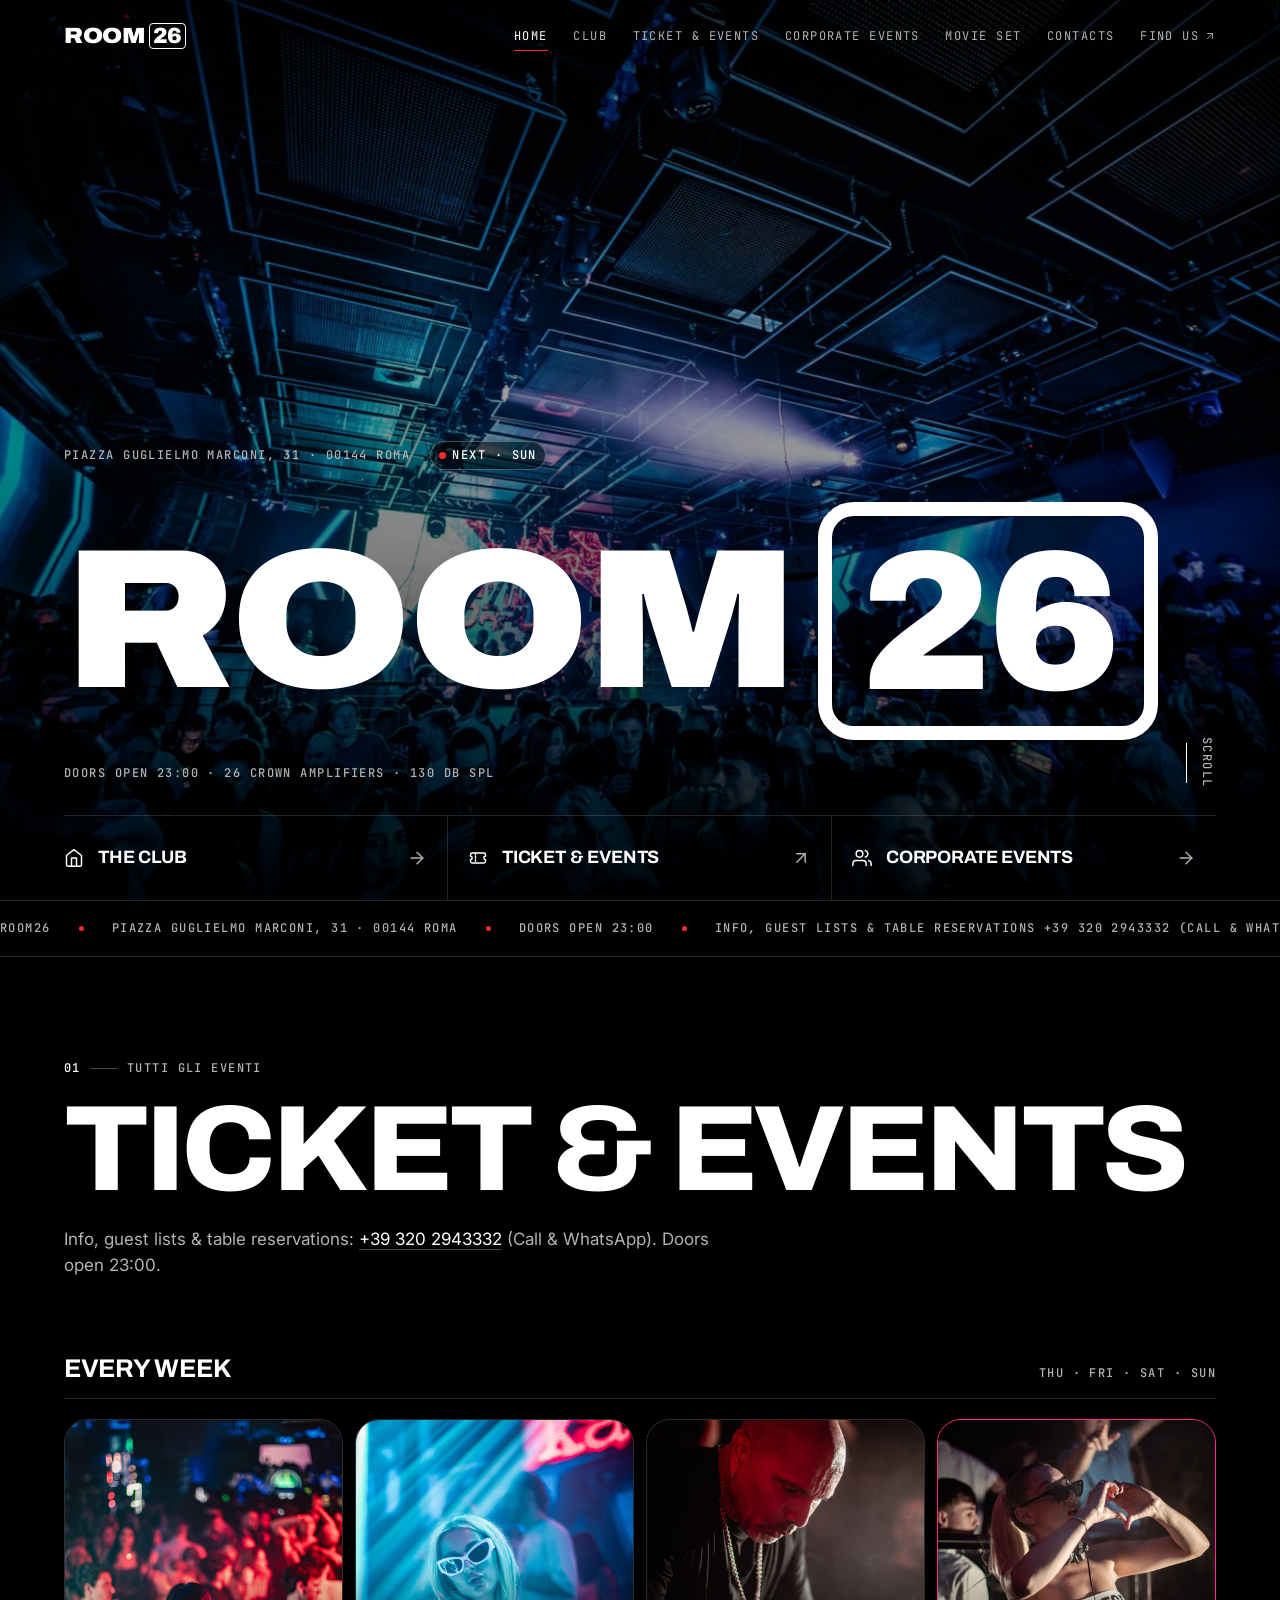
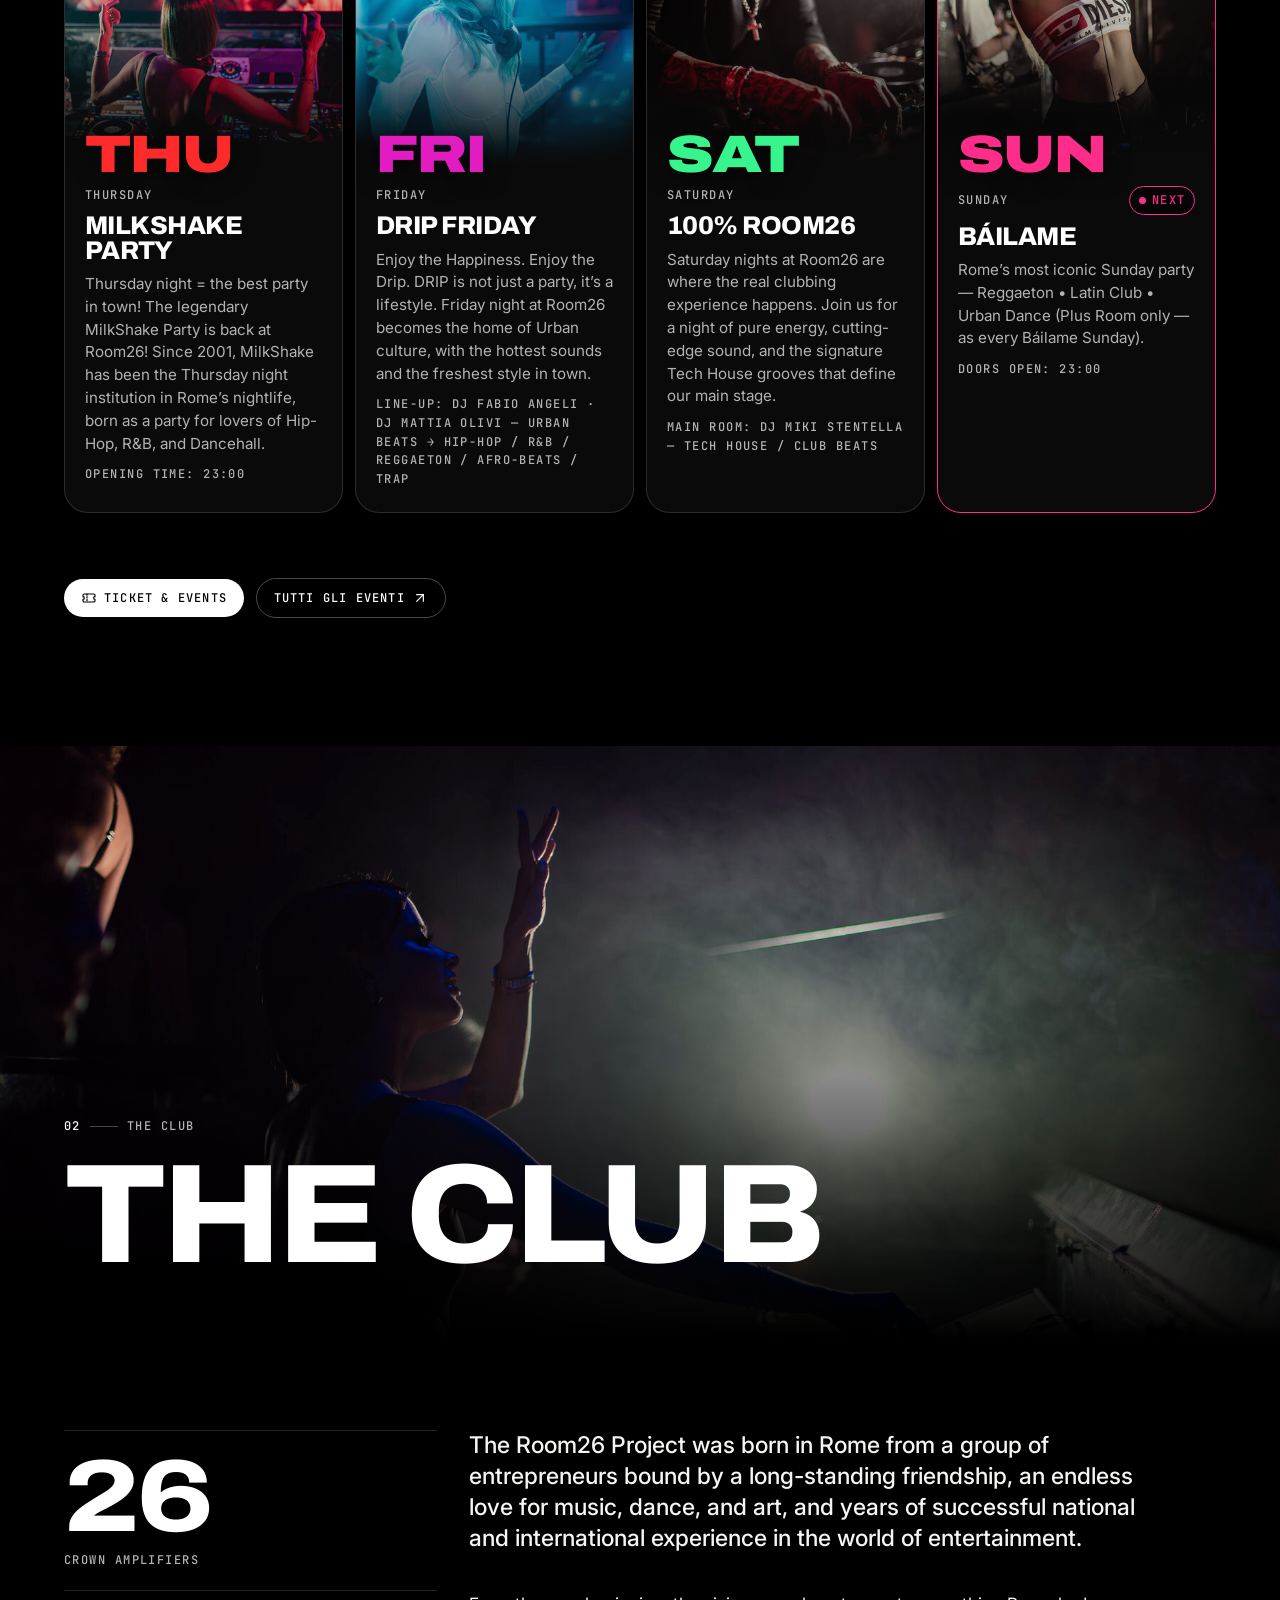
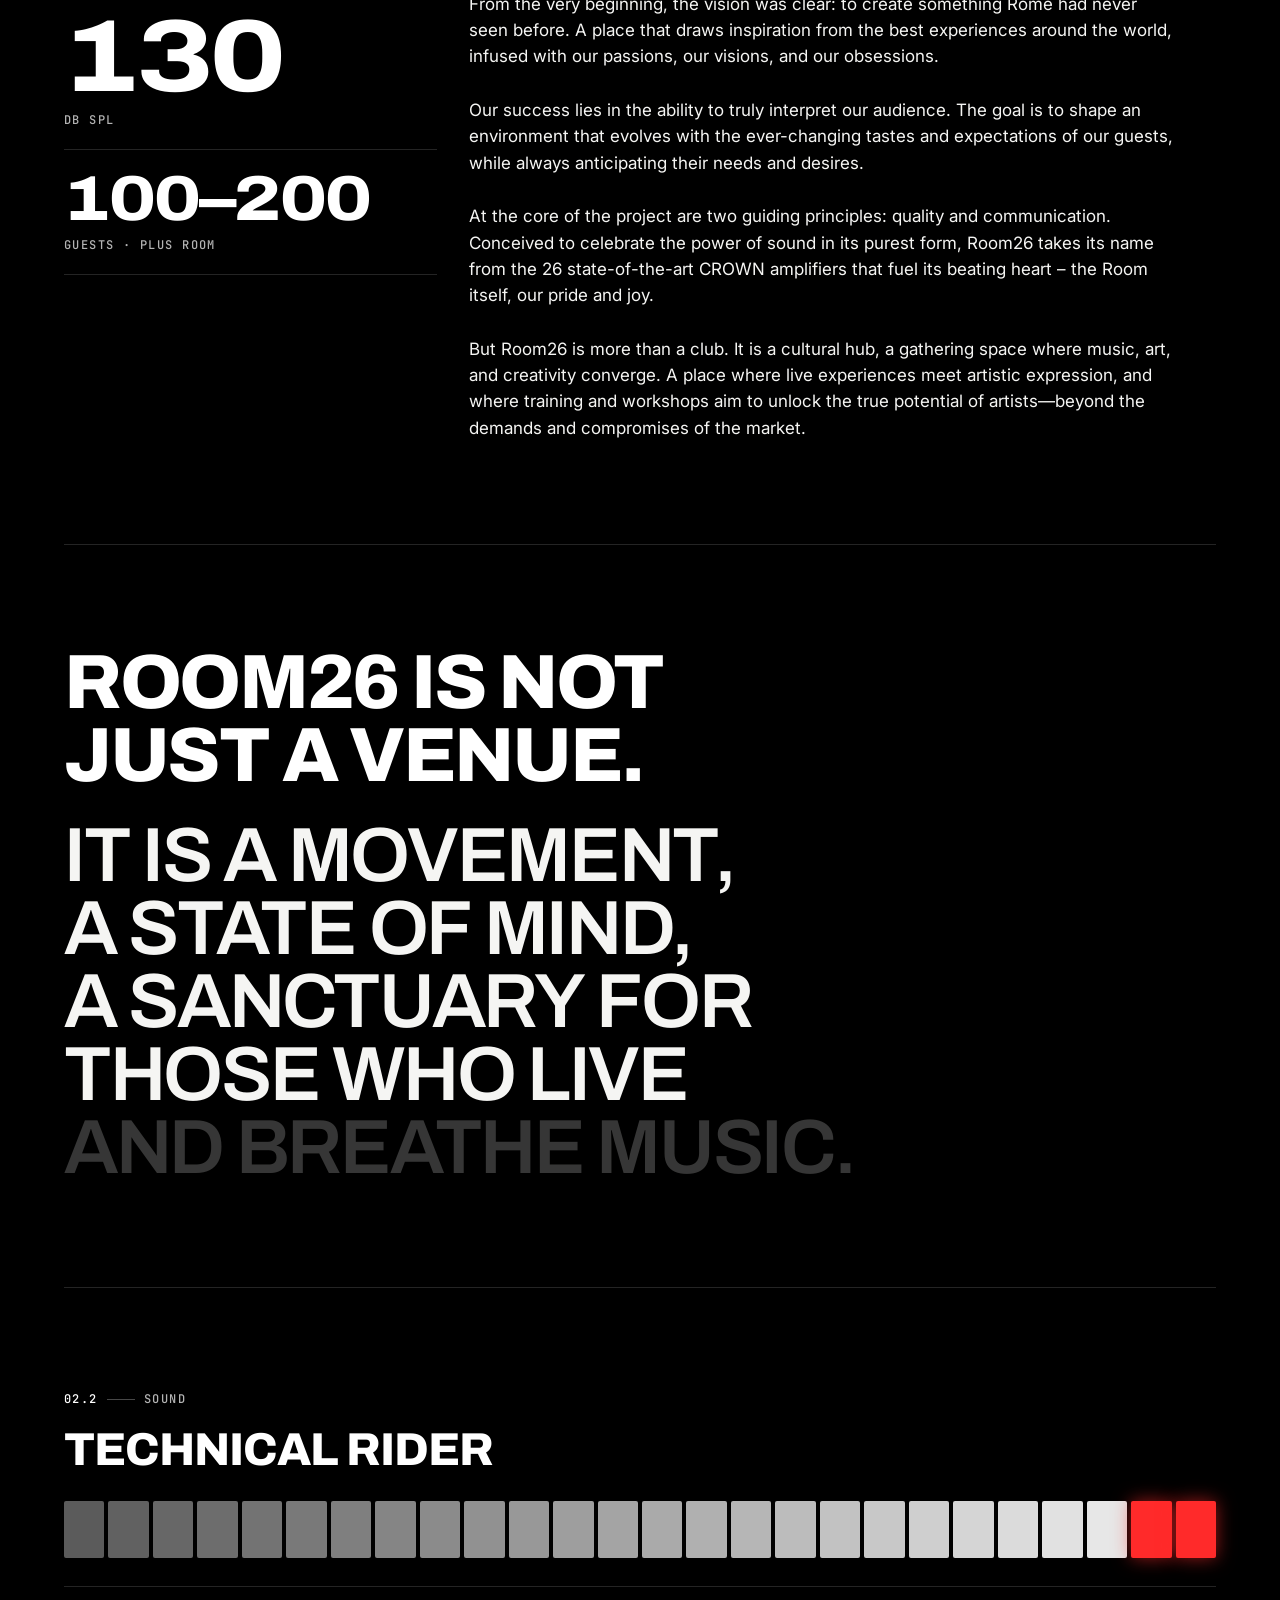
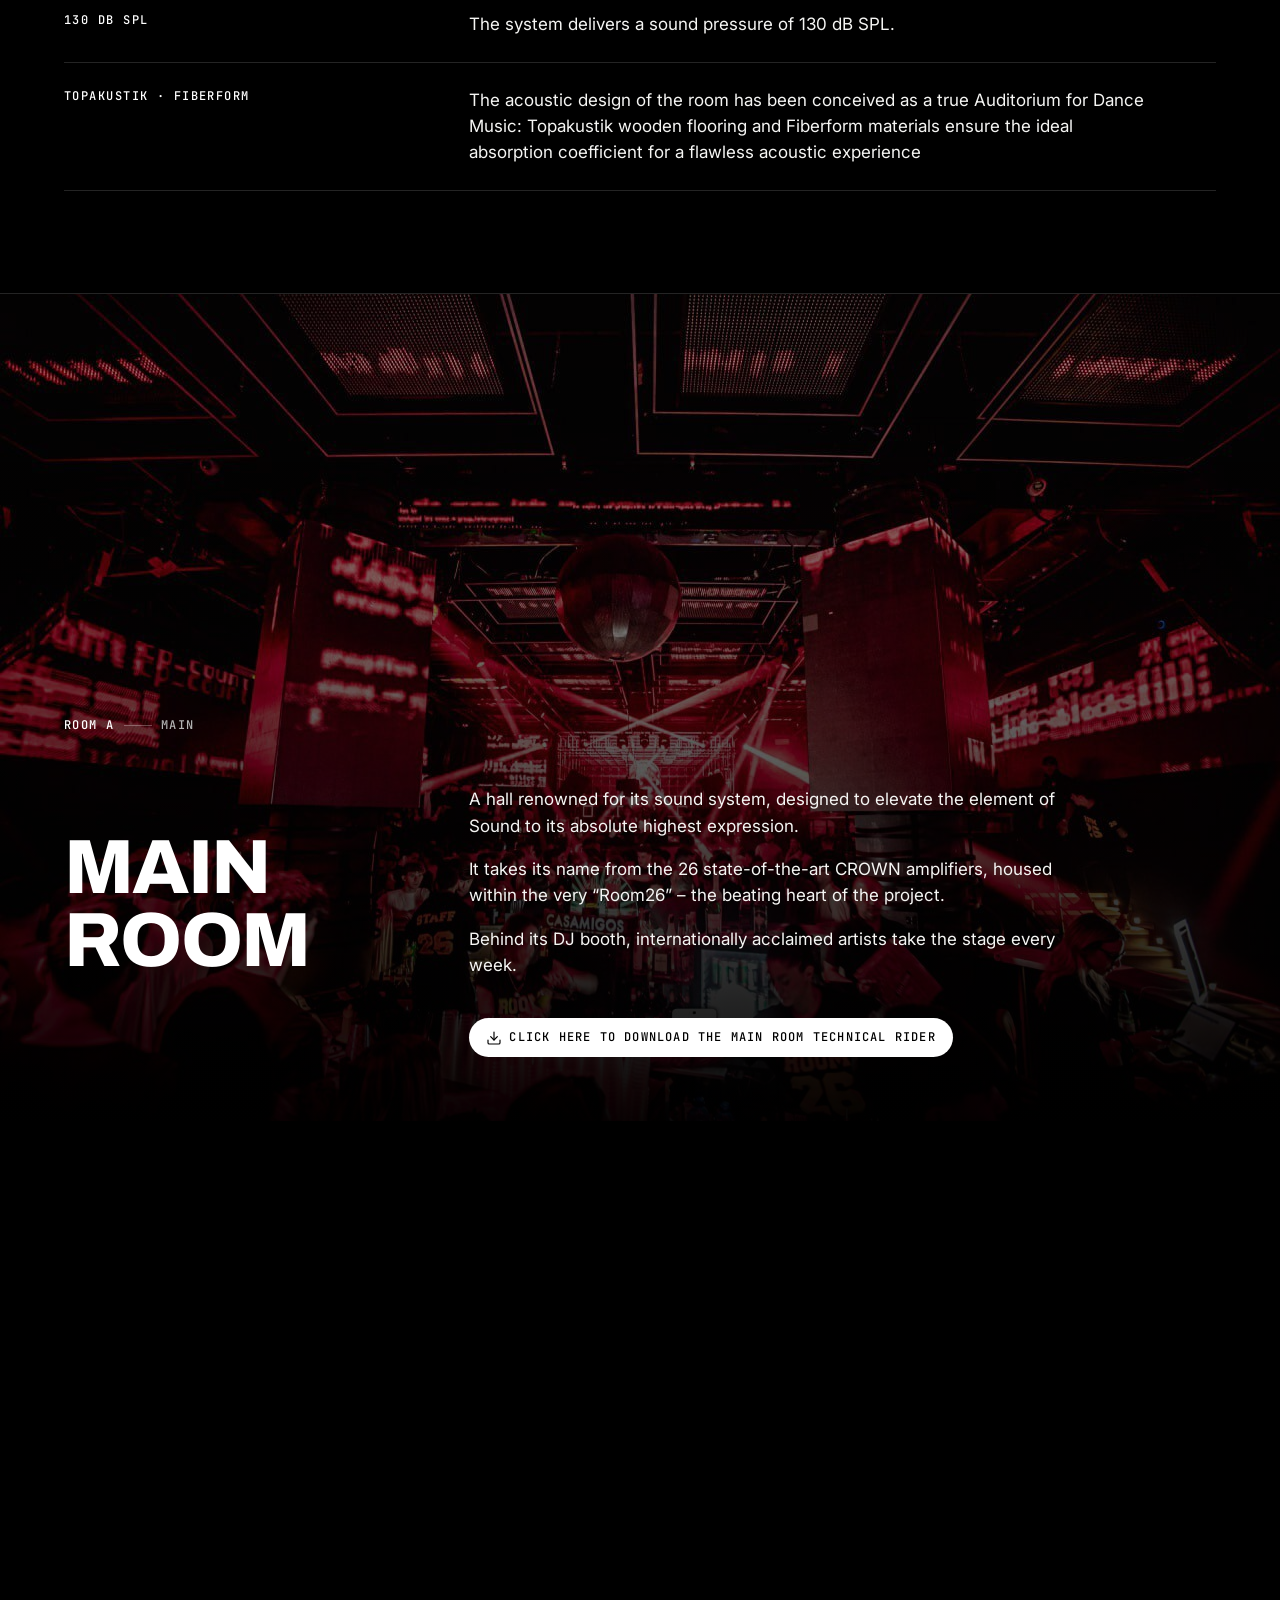
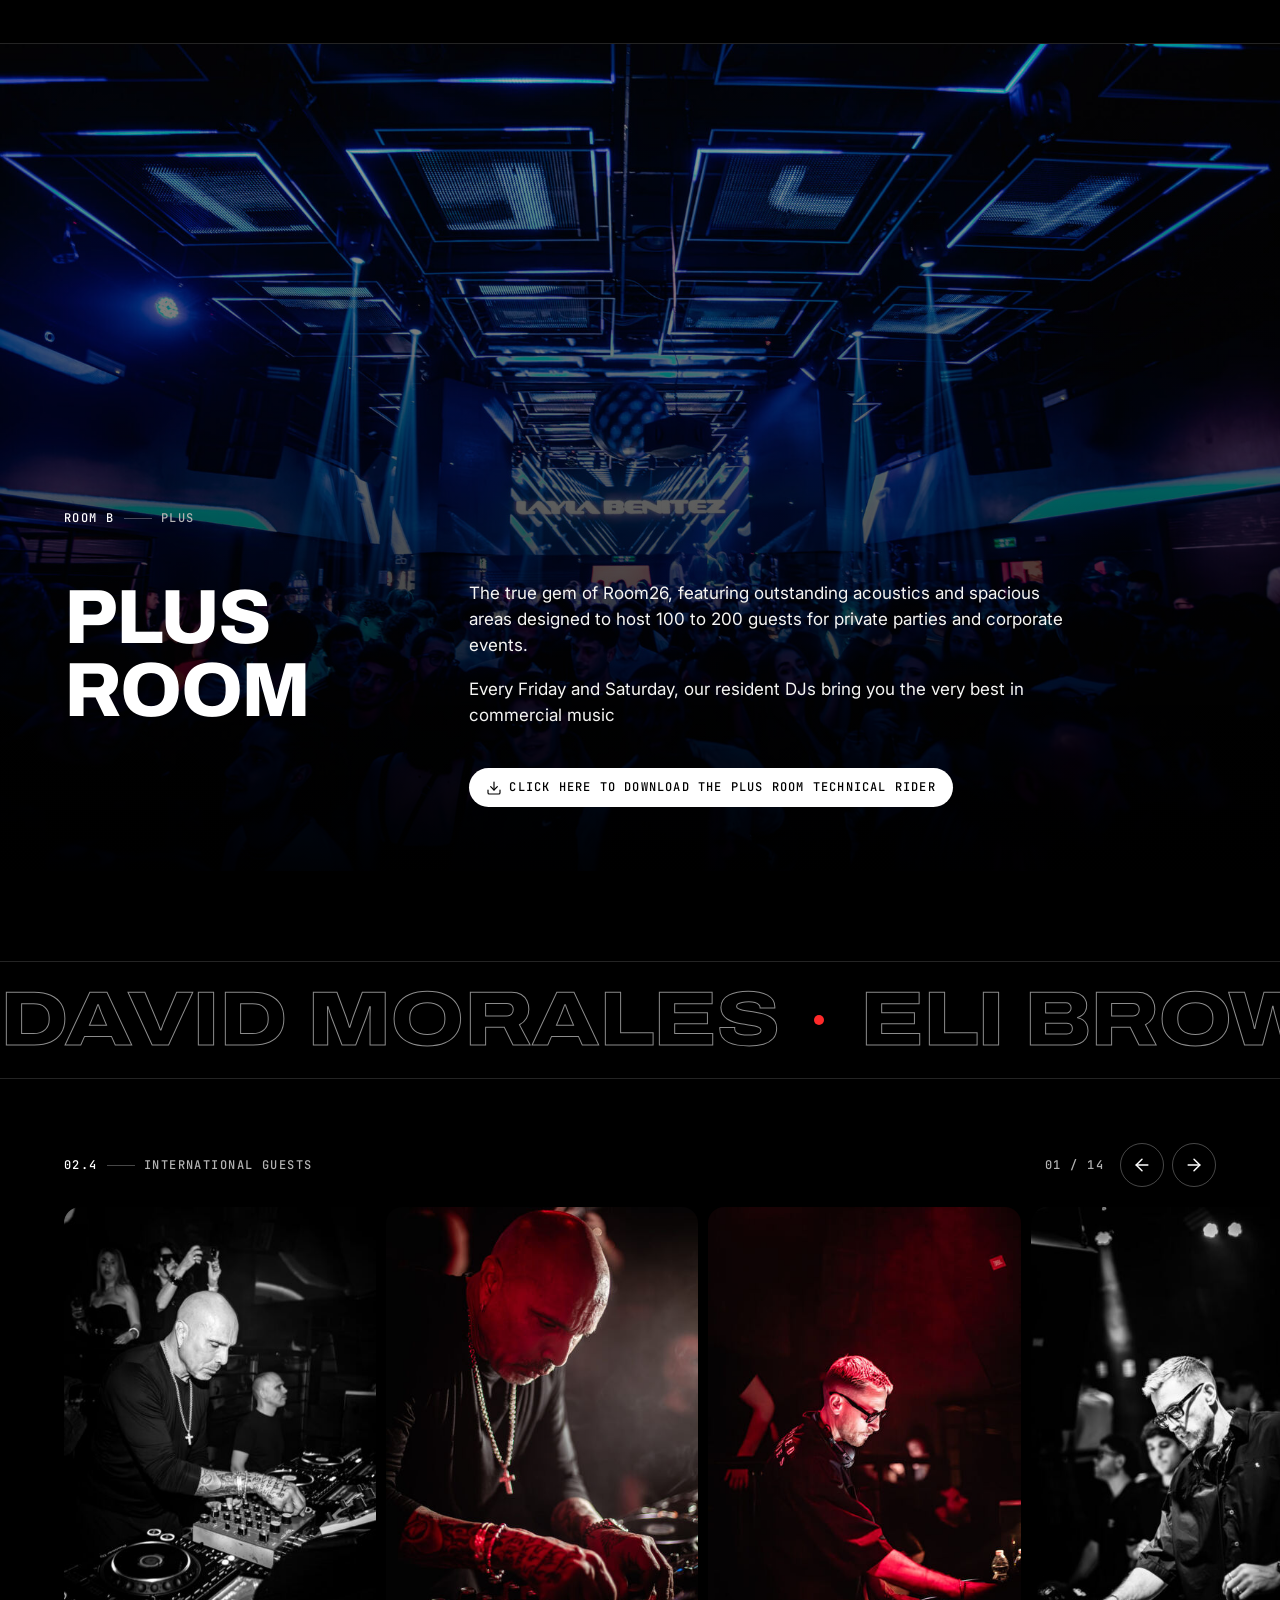
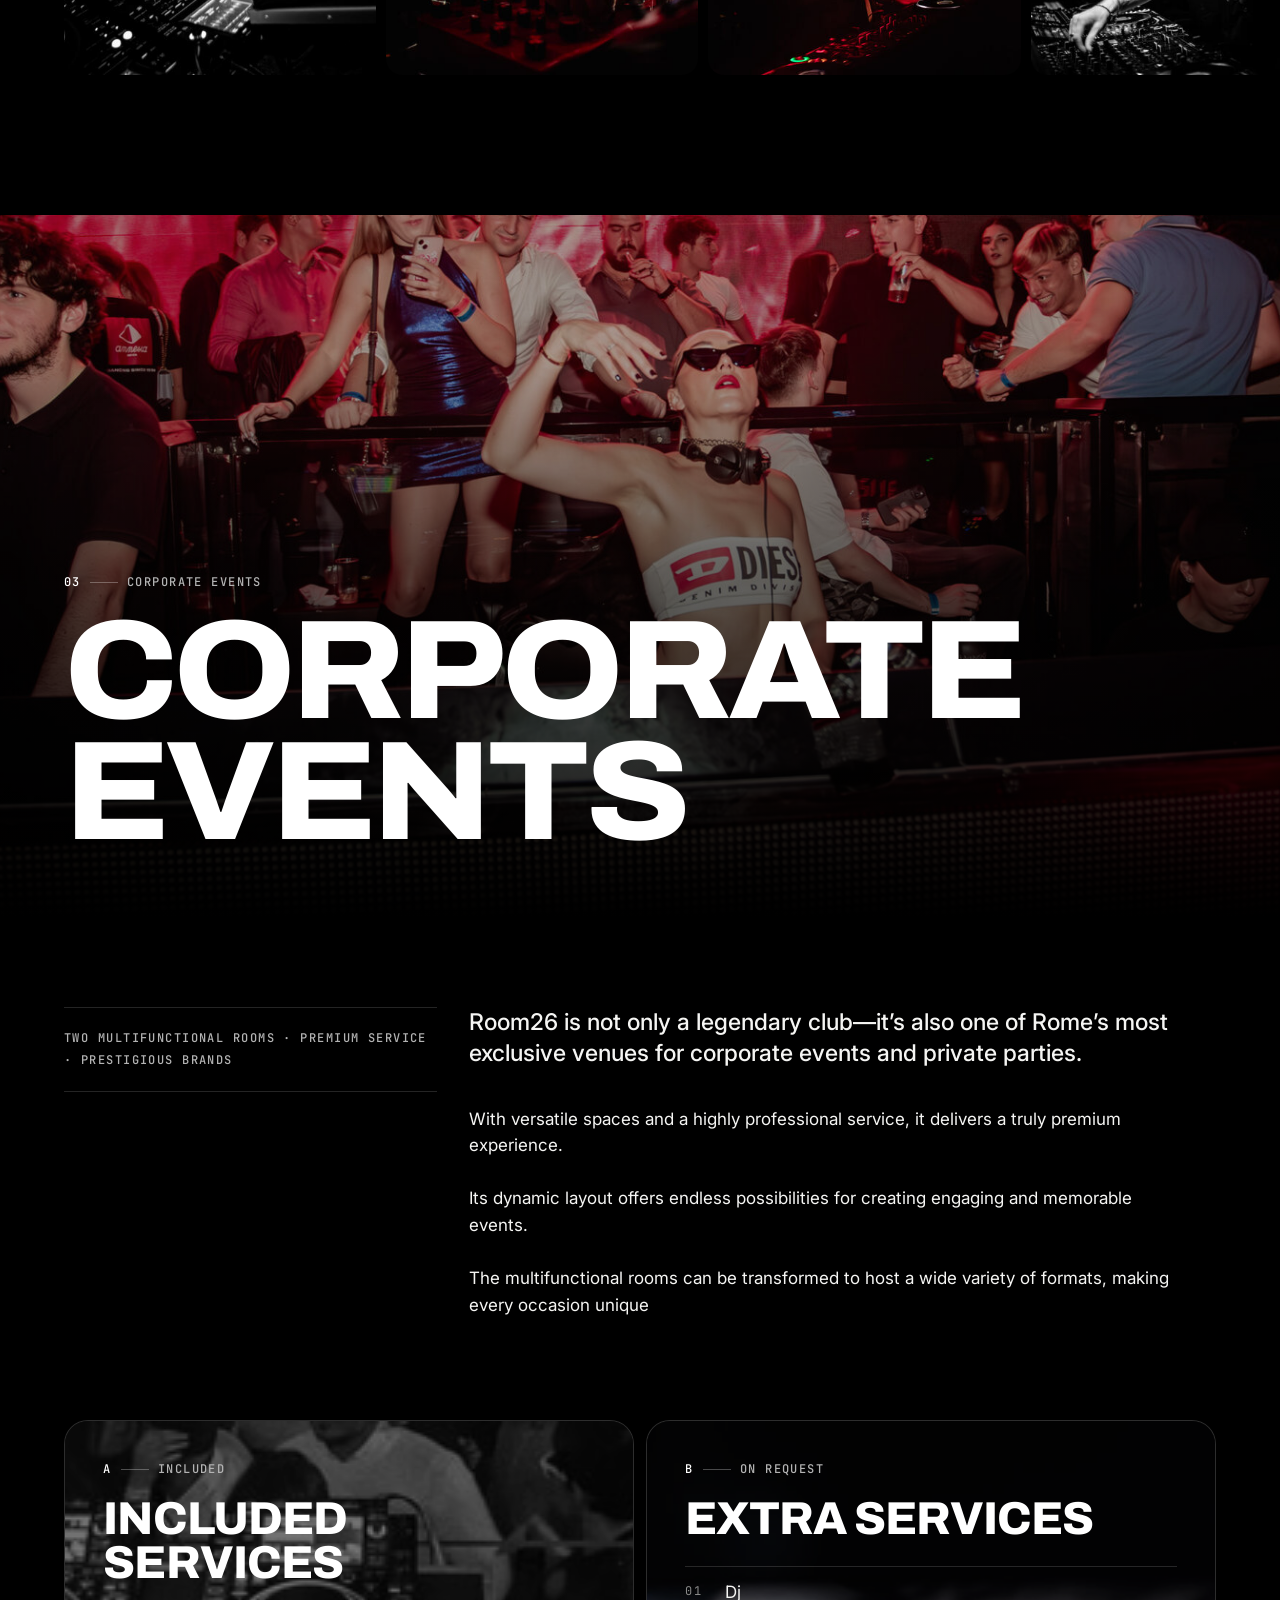
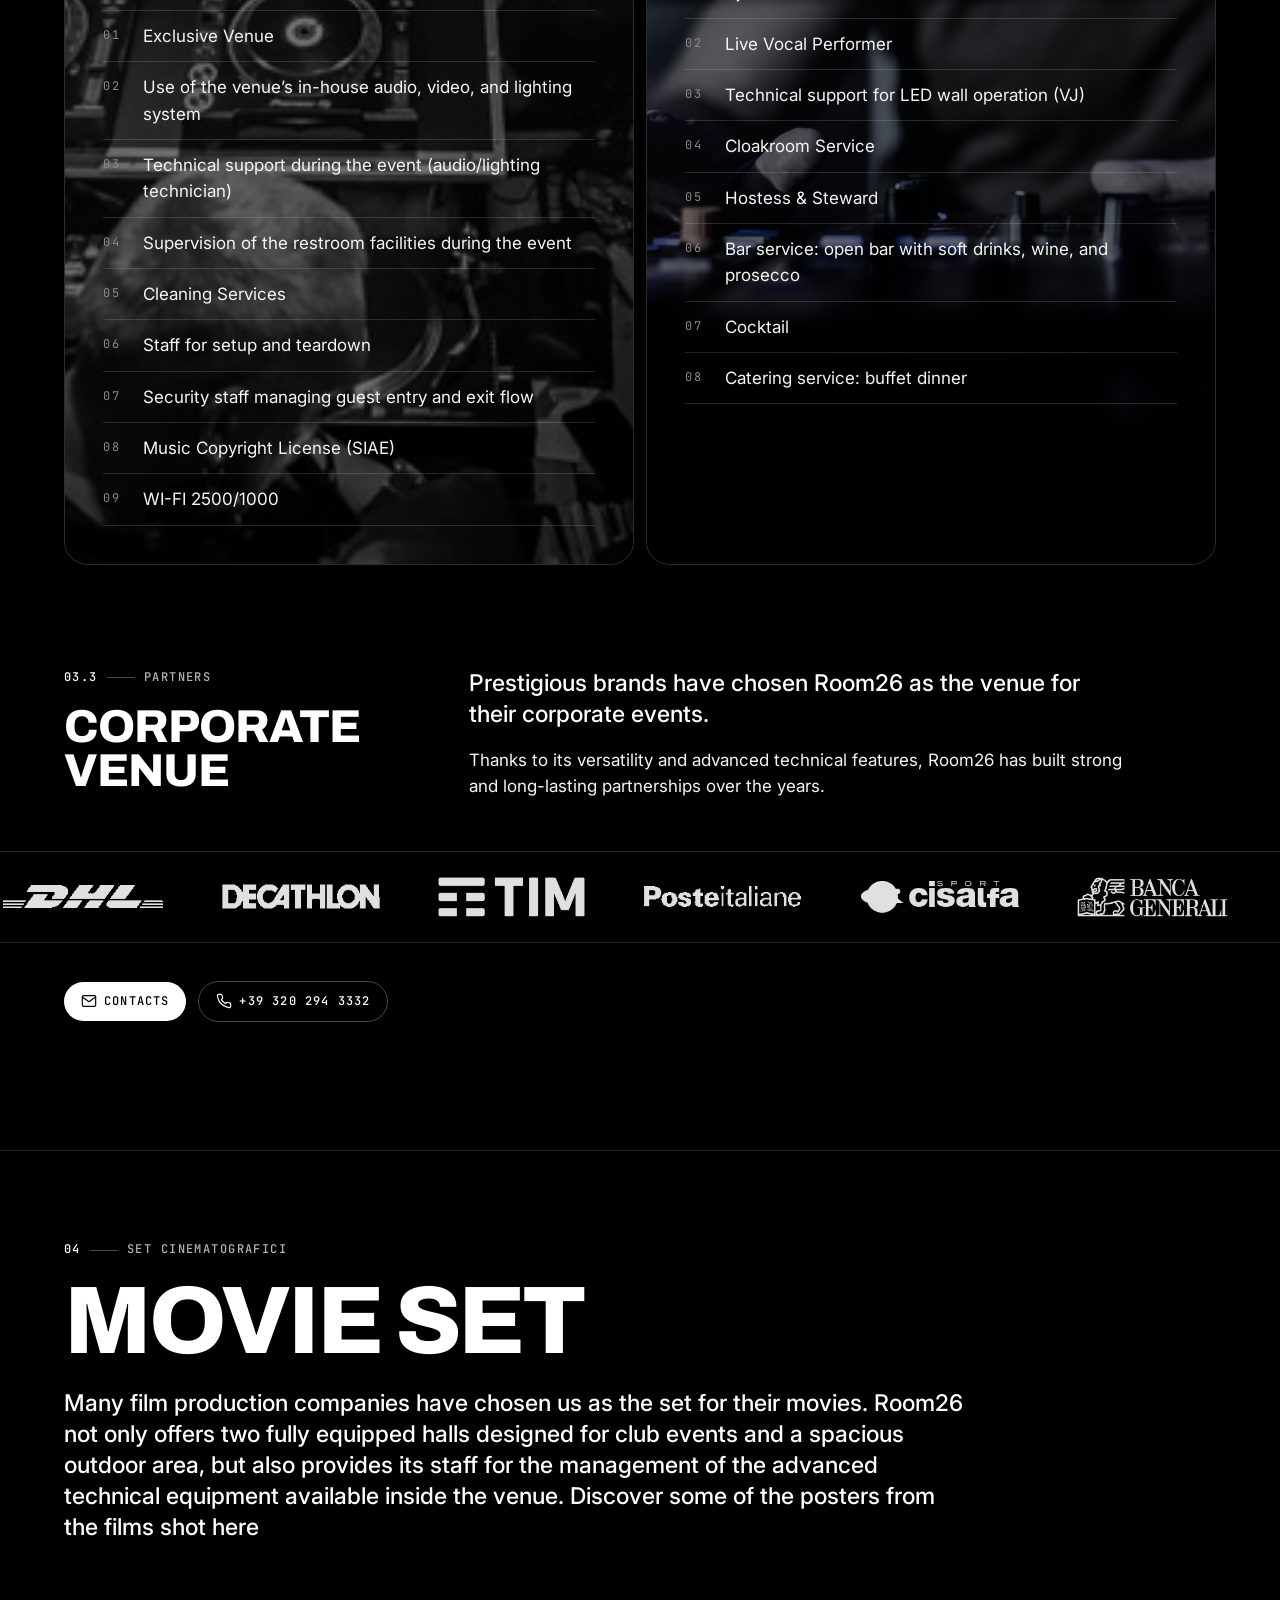
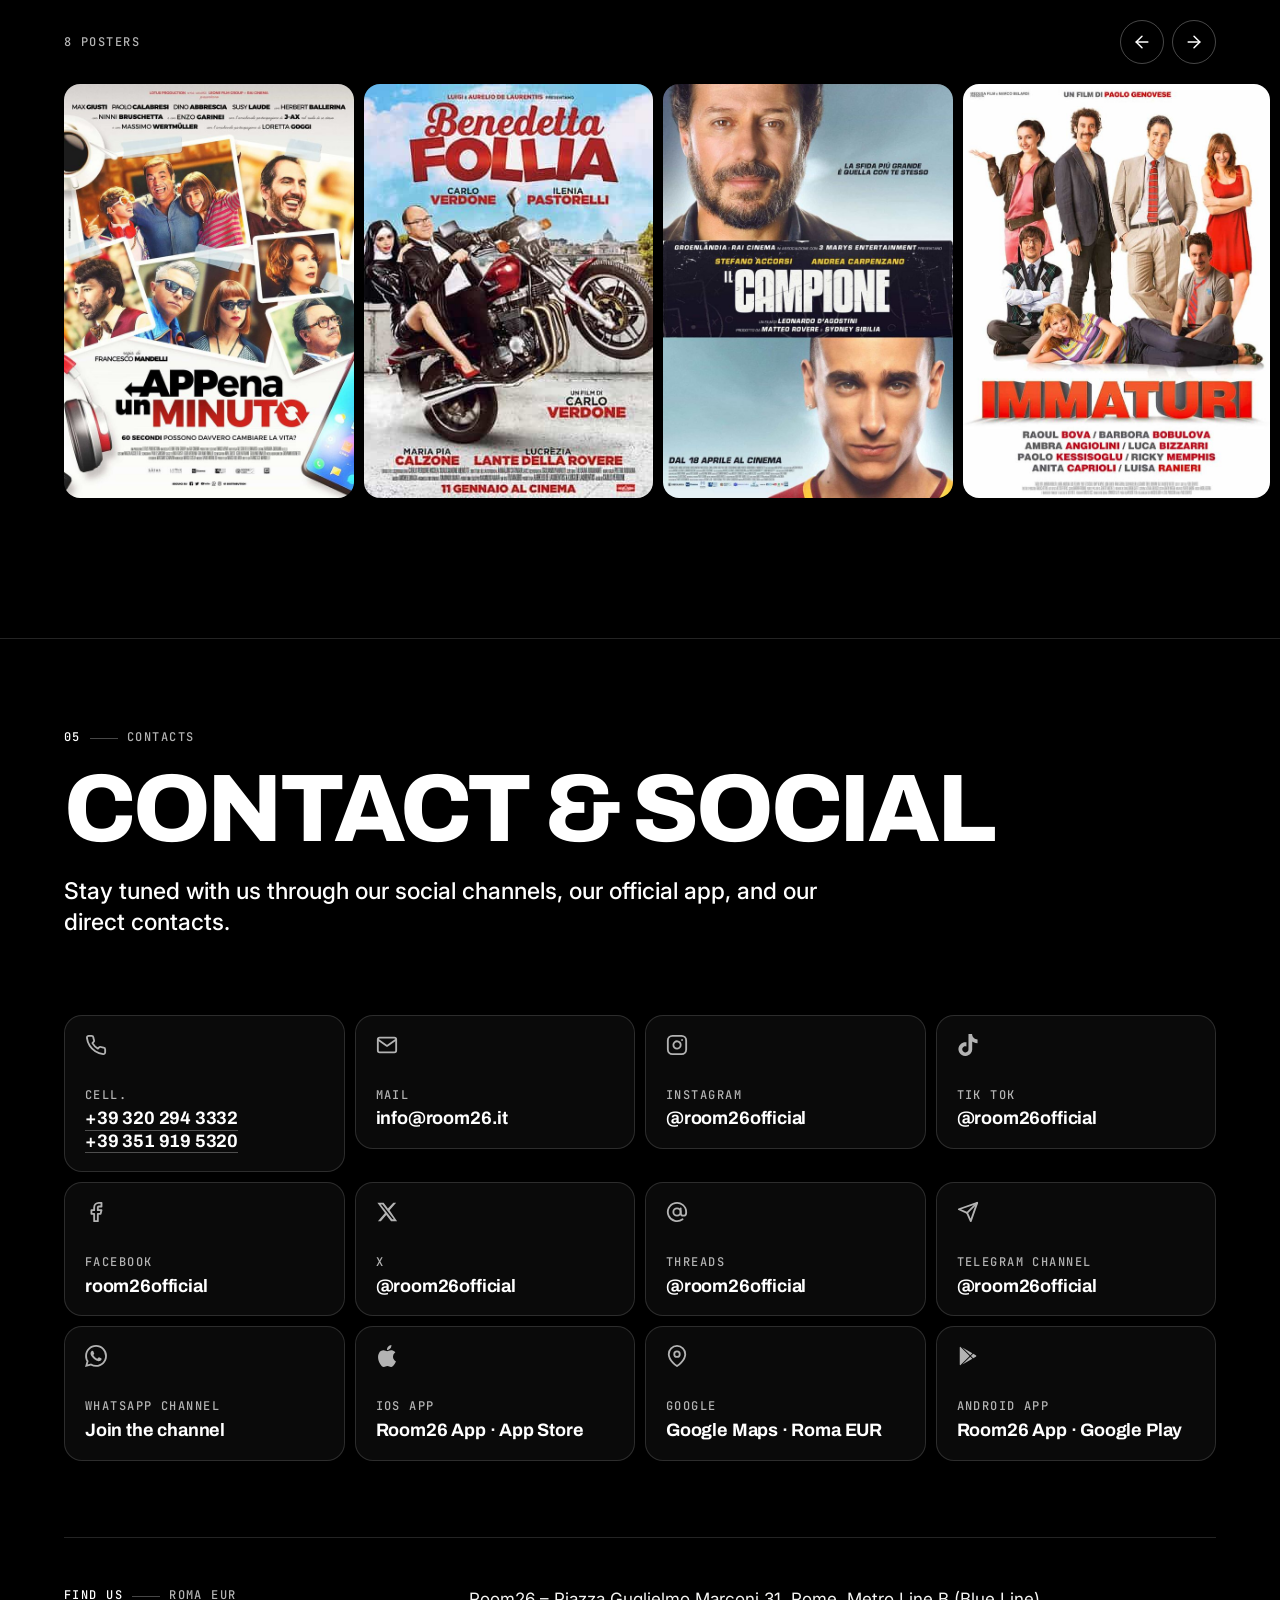
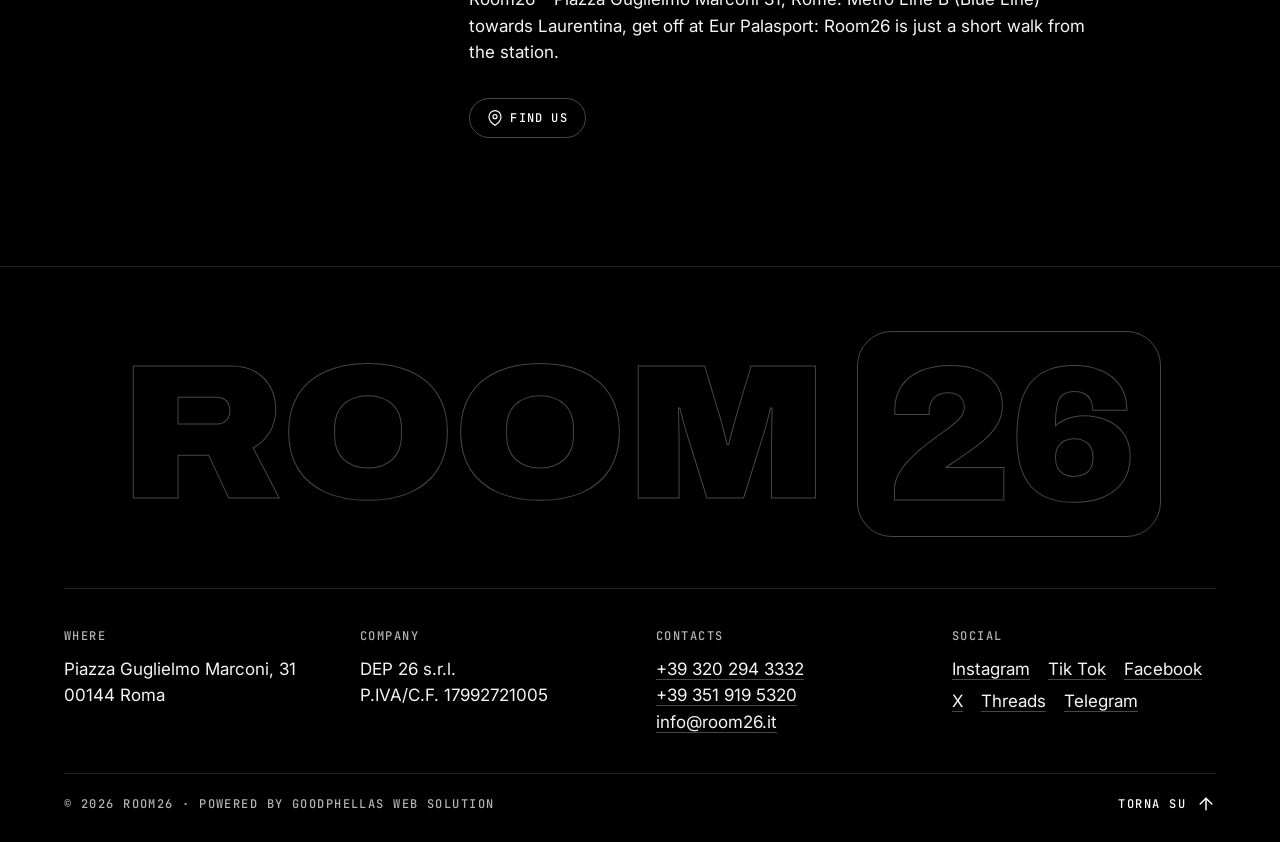
==== commit 6c5ec7ab: "Revisione finale: loghi brand knock-out bianchi, chip Tonight/Next confermato dal feed eventi, redir" ====
--- a/index.html
+++ b/index.html
@@ -15,7 +15,7 @@
 <meta property="og:description" content="Storico locale Romano famoso per il suo impianto audio e per i suoi ospiti internazionali. Ideale per i party privati e per le feste aziendali.">
 <meta property="og:url" content="https://www.room26.it/">
 <meta property="og:site_name" content="Room26">
-<meta property="og:image" content="https://www.room26.it/assets/logos/logo-01.png">
+<meta property="og:image" content="https://awioinfo-creator.github.io/room26-site/assets/logos/logo-01.png">
 <meta property="og:image:width" content="400">
 <meta property="og:image:height" content="300">
 <meta property="article:publisher" content="https://www.facebook.com/room26official">
@@ -56,7 +56,7 @@
 })();
 </script>
 <script type="application/ld+json">
-{"@context":"https://schema.org","@type":"NightClub","name":"Room26","url":"https://www.room26.it/","image":"https://www.room26.it/assets/logos/logo-01.png","logo":"https://www.room26.it/assets/logos/fave.png","description":"Storico locale Romano famoso per il suo impianto audio e per i suoi ospiti internazionali. Ideale per i party privati e per le feste aziendali.","telephone":["+39 320 2943332","+39 351 9195320"],"email":"info@room26.it","address":{"@type":"PostalAddress","streetAddress":"Piazza Guglielmo Marconi, 31","postalCode":"00144","addressLocality":"Roma","addressCountry":"IT"},"sameAs":["https://www.facebook.com/room26official","https://x.com/room26official","https://instagram.com/room26official"],"parentOrganization":{"@type":"Organization","name":"DEP 26 s.r.l.","vatID":"IT17992721005"}}
+{"@context":"https://schema.org","@type":"NightClub","name":"Room26","url":"https://www.room26.it/","image":"https://awioinfo-creator.github.io/room26-site/assets/logos/logo-01.png","logo":"https://awioinfo-creator.github.io/room26-site/assets/logos/logo-01.png","description":"Storico locale Romano famoso per il suo impianto audio e per i suoi ospiti internazionali. Ideale per i party privati e per le feste aziendali.","telephone":["+39 320 2943332","+39 351 9195320"],"email":"info@room26.it","address":{"@type":"PostalAddress","streetAddress":"Piazza Guglielmo Marconi, 31","postalCode":"00144","addressLocality":"Roma","addressCountry":"IT"},"sameAs":["https://www.facebook.com/room26official","https://x.com/room26official","https://instagram.com/room26official"],"parentOrganization":{"@type":"Organization","name":"DEP 26 s.r.l.","vatID":"IT17992721005"}}
 </script>
 <!-- Cookie banner (iubenda) — enable on the live domain by removing this comment wrapper:
 <script type="text/javascript" class="_iub_cs_skip">
@@ -181,8 +181,8 @@
         <h3 class="h3 reveal">Every week</h3>
         <p class="mono muted reveal">THU · FRI · SAT · SUN</p>
       </div>
-      <div class="res-row" role="list" aria-label="Format settimanali">
-        <article class="res reveal" role="listitem" data-day="4" style="--tint:#ff2a2a">
+      <div class="res-row reveal" role="list" aria-label="Format settimanali">
+        <article class="res" role="listitem" data-day="4" style="--tint:#ff2a2a">
           <div class="res-media"><img src="assets/gallery/thumbs/Lovra000050.jpg" srcset="assets/gallery/thumbs/Lovra000050.jpg 427w, assets/gallery/Lovra000050.jpg 1200w" sizes="(max-width: 640px) 82vw, (max-width: 1100px) 46vw, 24vw" width="427" height="640" alt="Il pubblico della Main Room di Room26 – Thursday" loading="lazy" decoding="async"></div>
           <div class="res-body">
             <div class="res-spine" aria-hidden="true">THU</div>
@@ -192,7 +192,7 @@
             <p class="mono muted">Opening Time: 23:00</p>
           </div>
         </article>
-        <article class="res reveal" role="listitem" data-day="5" style="--tint:#e31cc2">
+        <article class="res" role="listitem" data-day="5" style="--tint:#e31cc2">
           <div class="res-media"><img src="assets/gallery/thumbs/Kasia000022.jpg" srcset="assets/gallery/thumbs/Kasia000022.jpg 427w, assets/gallery/Kasia000022.jpg 1200w" sizes="(max-width: 640px) 82vw, (max-width: 1100px) 46vw, 24vw" width="427" height="640" alt="Pista di Room26, luci blu – Friday" loading="lazy" decoding="async"></div>
           <div class="res-body">
             <div class="res-spine" aria-hidden="true">FRI</div>
@@ -202,7 +202,7 @@
             <p class="mono muted">Line-up: DJ Fabio Angeli · DJ Mattia Olivi — Urban Beats → Hip-Hop / R&amp;B / Reggaeton / Afro-Beats / Trap</p>
           </div>
         </article>
-        <article class="res reveal" role="listitem" data-day="6" style="--tint:#37f58c">
+        <article class="res" role="listitem" data-day="6" style="--tint:#37f58c">
           <div class="res-media"><img src="assets/gallery/thumbs/DavidMorales000087.jpg" srcset="assets/gallery/thumbs/DavidMorales000087.jpg 427w, assets/gallery/DavidMorales000087.jpg 1200w" sizes="(max-width: 640px) 82vw, (max-width: 1100px) 46vw, 24vw" width="427" height="640" alt="DJ in console nella Main Room di Room26 – Saturday" loading="lazy" decoding="async"></div>
           <div class="res-body">
             <div class="res-spine" aria-hidden="true">SAT</div>
@@ -212,7 +212,7 @@
             <p class="mono muted">Main Room: DJ Miki Stentella — Tech House / Club Beats</p>
           </div>
         </article>
-        <article class="res reveal" role="listitem" data-day="0" style="--tint:#ff2d8a">
+        <article class="res" role="listitem" data-day="0" style="--tint:#ff2d8a">
           <div class="res-media"><img src="assets/gallery/thumbs/TitaLau000102.jpg" srcset="assets/gallery/thumbs/TitaLau000102.jpg 427w, assets/gallery/TitaLau000102.jpg 1200w" sizes="(max-width: 640px) 82vw, (max-width: 1100px) 46vw, 24vw" width="427" height="640" alt="Il pubblico di Room26 – Sunday" loading="lazy" decoding="async"></div>
           <div class="res-body">
             <div class="res-spine" aria-hidden="true">SUN</div>
@@ -227,8 +227,8 @@
 
     <div class="live wrap" id="live">
       <div class="res-head">
-        <h3 class="h3" id="live-title">Upcoming</h3>
-        <p class="mono muted" id="live-count" aria-live="polite"></p>
+        <h3 class="h3" id="live-title">Events</h3>
+        <p class="mono muted" id="live-count" aria-live="polite">Loading…</p>
       </div>
       <div class="live-grid" id="live-grid">
         <div class="ev ev-skel" aria-hidden="true"><div class="ev-media"></div><div class="ev-body"><i class="sk"></i><i class="sk sk-w"></i><i class="sk sk-s"></i></div></div>
@@ -426,10 +426,10 @@
     </div>
     <section class="brands" aria-label="Brand che hanno scelto Room26">
       <ul class="brands-track">
-        <li><img class="b-mono" src="assets/brands/mono/dhl.png" width="262" height="110" alt="Dhl" loading="lazy" decoding="async"><img class="b-color" src="assets/brands/mono/dhl-color.png" width="262" height="110" alt="" aria-hidden="true" loading="lazy" decoding="async"></li>
-        <li><img class="b-mono" src="assets/brands/mono/deca.png" width="262" height="85" alt="Decathlon" loading="lazy" decoding="async"><img class="b-color" src="assets/brands/mono/deca-color.png" width="262" height="85" alt="" aria-hidden="true" loading="lazy" decoding="async"></li>
+        <li><img class="b-mono" src="assets/brands/mono/dhl.png" width="217" height="38" alt="Dhl" loading="lazy" decoding="async"><img class="b-color" src="assets/brands/mono/dhl-color.png" width="217" height="38" alt="" aria-hidden="true" loading="lazy" decoding="async"></li>
+        <li><img class="b-mono" src="assets/brands/mono/deca.png" width="226" height="44" alt="Decathlon" loading="lazy" decoding="async"><img class="b-color" src="assets/brands/mono/deca-color.png" width="226" height="44" alt="" aria-hidden="true" loading="lazy" decoding="async"></li>
         <li><img class="b-mono" src="assets/brands/mono/tim.png" width="262" height="79" alt="Tim" loading="lazy" decoding="async"><img class="b-color" src="assets/brands/mono/tim-color.png" width="262" height="79" alt="" aria-hidden="true" loading="lazy" decoding="async"></li>
-        <li><img class="b-mono" src="assets/brands/mono/poste.png" width="262" height="63" alt="Poste Italiane" loading="lazy" decoding="async"><img class="b-color" src="assets/brands/mono/poste-color.png" width="262" height="63" alt="" aria-hidden="true" loading="lazy" decoding="async"></li>
+        <li><img class="b-mono" src="assets/brands/mono/poste.png" width="196" height="37" alt="Poste Italiane" loading="lazy" decoding="async"><img class="b-color" src="assets/brands/mono/poste-color.png" width="196" height="37" alt="" aria-hidden="true" loading="lazy" decoding="async"></li>
         <li><img class="b-mono" src="assets/brands/mono/cisalfa.png" width="262" height="63" alt="Cisalfa" loading="lazy" decoding="async"><img class="b-color" src="assets/brands/mono/cisalfa-color.png" width="262" height="63" alt="" aria-hidden="true" loading="lazy" decoding="async"></li>
         <li><img class="b-mono" src="assets/brands/mono/generali.png" width="262" height="77" alt="Banca Generali" loading="lazy" decoding="async"><img class="b-color" src="assets/brands/mono/generali-color.png" width="262" height="77" alt="" aria-hidden="true" loading="lazy" decoding="async"></li>
         <li><img class="b-mono" src="assets/brands/mono/tiger.png" width="262" height="80" alt="Tiger" loading="lazy" decoding="async"><img class="b-color" src="assets/brands/mono/tiger-color.png" width="262" height="80" alt="" aria-hidden="true" loading="lazy" decoding="async"></li>
@@ -437,11 +437,11 @@
         <li><img class="b-mono" src="assets/brands/mono/samsung.png" width="250" height="49" alt="Samsung" loading="lazy" decoding="async"><img class="b-color" src="assets/brands/mono/samsung-color.png" width="250" height="49" alt="" aria-hidden="true" loading="lazy" decoding="async"></li>
         <li><img class="b-mono" src="assets/brands/mono/riello.png" width="262" height="136" alt="Riello" loading="lazy" decoding="async"><img class="b-color" src="assets/brands/mono/riello-color.png" width="262" height="136" alt="" aria-hidden="true" loading="lazy" decoding="async"></li>
         <li><img class="b-mono" src="assets/brands/mono/toscano.png" width="262" height="58" alt="Toscano" loading="lazy" decoding="async"><img class="b-color" src="assets/brands/mono/toscano-color.png" width="262" height="58" alt="" aria-hidden="true" loading="lazy" decoding="async"></li>
-        <li><img class="b-mono" src="assets/brands/mono/goldman.png" width="262" height="262" alt="Goldman Sachs" loading="lazy" decoding="async"><img class="b-color" src="assets/brands/mono/goldman-color.png" width="262" height="262" alt="" aria-hidden="true" loading="lazy" decoding="async"></li>
-        <li aria-hidden="true"><img class="b-mono" src="assets/brands/mono/dhl.png" width="262" height="110" alt="" loading="lazy" decoding="async"><img class="b-color" src="assets/brands/mono/dhl-color.png" width="262" height="110" alt="" aria-hidden="true" loading="lazy" decoding="async"></li>
-        <li aria-hidden="true"><img class="b-mono" src="assets/brands/mono/deca.png" width="262" height="85" alt="" loading="lazy" decoding="async"><img class="b-color" src="assets/brands/mono/deca-color.png" width="262" height="85" alt="" aria-hidden="true" loading="lazy" decoding="async"></li>
+        <li><img class="b-mono" src="assets/brands/mono/goldman.png" width="236" height="98" alt="Goldman Sachs" loading="lazy" decoding="async"><img class="b-color" src="assets/brands/mono/goldman-color.png" width="236" height="98" alt="" aria-hidden="true" loading="lazy" decoding="async"></li>
+        <li aria-hidden="true"><img class="b-mono" src="assets/brands/mono/dhl.png" width="217" height="38" alt="" loading="lazy" decoding="async"><img class="b-color" src="assets/brands/mono/dhl-color.png" width="217" height="38" alt="" aria-hidden="true" loading="lazy" decoding="async"></li>
+        <li aria-hidden="true"><img class="b-mono" src="assets/brands/mono/deca.png" width="226" height="44" alt="" loading="lazy" decoding="async"><img class="b-color" src="assets/brands/mono/deca-color.png" width="226" height="44" alt="" aria-hidden="true" loading="lazy" decoding="async"></li>
         <li aria-hidden="true"><img class="b-mono" src="assets/brands/mono/tim.png" width="262" height="79" alt="" loading="lazy" decoding="async"><img class="b-color" src="assets/brands/mono/tim-color.png" width="262" height="79" alt="" aria-hidden="true" loading="lazy" decoding="async"></li>
-        <li aria-hidden="true"><img class="b-mono" src="assets/brands/mono/poste.png" width="262" height="63" alt="" loading="lazy" decoding="async"><img class="b-color" src="assets/brands/mono/poste-color.png" width="262" height="63" alt="" aria-hidden="true" loading="lazy" decoding="async"></li>
+        <li aria-hidden="true"><img class="b-mono" src="assets/brands/mono/poste.png" width="196" height="37" alt="" loading="lazy" decoding="async"><img class="b-color" src="assets/brands/mono/poste-color.png" width="196" height="37" alt="" aria-hidden="true" loading="lazy" decoding="async"></li>
         <li aria-hidden="true"><img class="b-mono" src="assets/brands/mono/cisalfa.png" width="262" height="63" alt="" loading="lazy" decoding="async"><img class="b-color" src="assets/brands/mono/cisalfa-color.png" width="262" height="63" alt="" aria-hidden="true" loading="lazy" decoding="async"></li>
         <li aria-hidden="true"><img class="b-mono" src="assets/brands/mono/generali.png" width="262" height="77" alt="" loading="lazy" decoding="async"><img class="b-color" src="assets/brands/mono/generali-color.png" width="262" height="77" alt="" aria-hidden="true" loading="lazy" decoding="async"></li>
         <li aria-hidden="true"><img class="b-mono" src="assets/brands/mono/tiger.png" width="262" height="80" alt="" loading="lazy" decoding="async"><img class="b-color" src="assets/brands/mono/tiger-color.png" width="262" height="80" alt="" aria-hidden="true" loading="lazy" decoding="async"></li>
@@ -449,7 +449,7 @@
         <li aria-hidden="true"><img class="b-mono" src="assets/brands/mono/samsung.png" width="250" height="49" alt="" loading="lazy" decoding="async"><img class="b-color" src="assets/brands/mono/samsung-color.png" width="250" height="49" alt="" aria-hidden="true" loading="lazy" decoding="async"></li>
         <li aria-hidden="true"><img class="b-mono" src="assets/brands/mono/riello.png" width="262" height="136" alt="" loading="lazy" decoding="async"><img class="b-color" src="assets/brands/mono/riello-color.png" width="262" height="136" alt="" aria-hidden="true" loading="lazy" decoding="async"></li>
         <li aria-hidden="true"><img class="b-mono" src="assets/brands/mono/toscano.png" width="262" height="58" alt="" loading="lazy" decoding="async"><img class="b-color" src="assets/brands/mono/toscano-color.png" width="262" height="58" alt="" aria-hidden="true" loading="lazy" decoding="async"></li>
-        <li aria-hidden="true"><img class="b-mono" src="assets/brands/mono/goldman.png" width="262" height="262" alt="" loading="lazy" decoding="async"><img class="b-color" src="assets/brands/mono/goldman-color.png" width="262" height="262" alt="" aria-hidden="true" loading="lazy" decoding="async"></li>
+        <li aria-hidden="true"><img class="b-mono" src="assets/brands/mono/goldman.png" width="236" height="98" alt="" loading="lazy" decoding="async"><img class="b-color" src="assets/brands/mono/goldman-color.png" width="236" height="98" alt="" aria-hidden="true" loading="lazy" decoding="async"></li>
       </ul>
     </section>
     <div class="cta-row wrap reveal">
--- a/css/style.css
+++ b/css/style.css
@@ -260,13 +260,14 @@
 .res-txt { font-size: .95rem; color: var(--g30); line-height: 1.5; }
 .res.today { border-color: var(--tint); }
 .res.today .res-chip { display: inline-flex; }
-@media (max-width: 1100px) { .res-row { grid-template-columns: repeat(2, minmax(0, 1fr)); } }
+@media (max-width: 1100px) {
+  .res-row { display: flex; gap: 12px; overflow-x: auto; scroll-snap-type: x mandatory; padding-bottom: 8px; margin-inline: calc(-1 * var(--pad)); padding-inline: var(--pad); scroll-padding-inline: var(--pad); scrollbar-width: none; }
+  .res-row::-webkit-scrollbar { display: none; }
+  .res { flex: 0 0 min(82%, 340px); scroll-snap-align: start; }
+}
 @media (max-width: 640px) {
   .res-head { flex-wrap: wrap; }
   .res-head .mono { flex-basis: 100%; }
-  .res-row { display: flex; gap: 12px; overflow-x: auto; scroll-snap-type: x mandatory; padding-bottom: 8px; margin-inline: calc(-1 * var(--pad)); padding-inline: var(--pad); scroll-padding-inline: var(--pad); scrollbar-width: none; }
-  .res-row::-webkit-scrollbar { display: none; }
-  .res { flex: 0 0 82%; scroll-snap-align: start; }
 }
 
 .live { margin-top: clamp(48px, 6vw, 88px); }
@@ -396,23 +397,24 @@
 .brands { overflow: hidden; padding: 8px 0; border-top: 1px solid var(--line); border-bottom: 1px solid var(--line); }
 .brands-track { display: flex; width: max-content; gap: clamp(28px, 4vw, 64px); padding: 14px 0; animation: marquee 50s linear infinite; }
 .brands:hover .brands-track { animation-play-state: paused; }
-.brands-track li { position: relative; flex: none; height: clamp(44px, 5vw, 72px); display: flex; align-items: center; justify-content: center; }
-.brands-track img { height: 100%; width: auto; max-width: clamp(140px, 15vw, 220px); object-fit: contain; transition: opacity .35s; }
+.brands-track li { position: relative; flex: none; height: clamp(34px, 3.6vw, 52px); display: flex; align-items: center; justify-content: center; }
+.brands-track img { height: 100%; width: auto; max-width: clamp(120px, 13vw, 190px); object-fit: contain; transition: opacity .35s; }
 .brands-track .b-mono { opacity: .88; }
 .brands-track .b-color { position: absolute; inset: 0; margin: auto; opacity: 0; }
 .brands-track li:hover .b-mono { opacity: 0; }
 .brands-track li:hover .b-color { opacity: 1; }
 
 /* ---------- MOVIE SET ---------- */
-.sec-movie { border-top: 1px solid var(--line); }
+.sec-movie { border-top: 1px solid var(--line); padding-top: clamp(56px, 7vw, 112px); }
+.sec-corp .cta-row { margin-top: clamp(24px, 3vw, 40px); }
 
 /* ---------- CONTACT ---------- */
-.sec-contact { border-top: 1px solid var(--line); }
+.sec-contact { border-top: 1px solid var(--line); padding-top: clamp(56px, 7vw, 112px); }
 .contacts { display: grid; grid-template-columns: repeat(4, minmax(0, 1fr)); gap: 10px; }
-.ct { display: flex; flex-direction: column; gap: 6px; min-height: 160px; padding: 20px; border: 1px solid var(--line); border-radius: 18px; background: var(--ink-2); transition: border-color .3s, background .3s, transform .5s var(--ease-out); }
-.ct .ic { width: 26px; height: 26px; stroke-width: 2; margin-bottom: auto; color: var(--g30); transition: color .3s; }
+.ct { display: flex; flex-direction: column; gap: 4px; min-height: 0; padding: 18px 20px; border: 1px solid var(--line); border-radius: 18px; background: var(--ink-2); transition: border-color .3s, background .3s, transform .5s var(--ease-out); }
+.ct .ic { width: 22px; height: 22px; stroke-width: 2; margin-bottom: 26px; color: var(--g30); transition: color .3s; }
 .ct-l { color: var(--g30); }
-.ct-v { font-weight: 500; color: var(--white); font-size: 1rem; word-break: break-word; }
+.ct-v { font-family: var(--f-display); font-weight: 700; color: var(--white); font-size: 1.125rem; letter-spacing: -.01em; line-height: 1.2; word-break: break-word; }
 .ct-v a { display: inline-block; border-bottom: 1px solid var(--line-2); transition: border-color .3s; }
 .ct-v a:hover { border-color: var(--crown); }
 .ct:hover { border-color: var(--white); background: var(--ink-3); transform: translateY(-4px); }
@@ -433,10 +435,10 @@
 .foot-col { display: flex; flex-direction: column; gap: 10px; color: var(--paper); }
 .foot-col a { border-bottom: 1px solid var(--line-2); transition: border-color .3s; }
 .foot-col a:hover { border-color: var(--crown); }
-.foot-links { display: flex; flex-wrap: wrap; gap: 6px 0; }
+.foot-links { display: flex; flex-wrap: wrap; gap: 6px 18px; }
 .foot-links a { border-bottom: 0; text-decoration: underline; text-decoration-color: var(--line-2); text-underline-offset: 4px; transition: text-decoration-color .3s; }
 .foot-links a:hover { text-decoration-color: var(--crown); }
-.foot-links a:not(:last-child)::after { content: "·"; display: inline-block; margin: 0 .55em; color: var(--g60); }
+
 .foot-bar { display: flex; align-items: center; justify-content: space-between; gap: 16px; flex-wrap: wrap; padding-block: 20px 28px; border-top: 1px solid var(--line); }
 .foot-bar a { transition: color .3s; }
 .foot-bar a:hover { color: var(--white); }
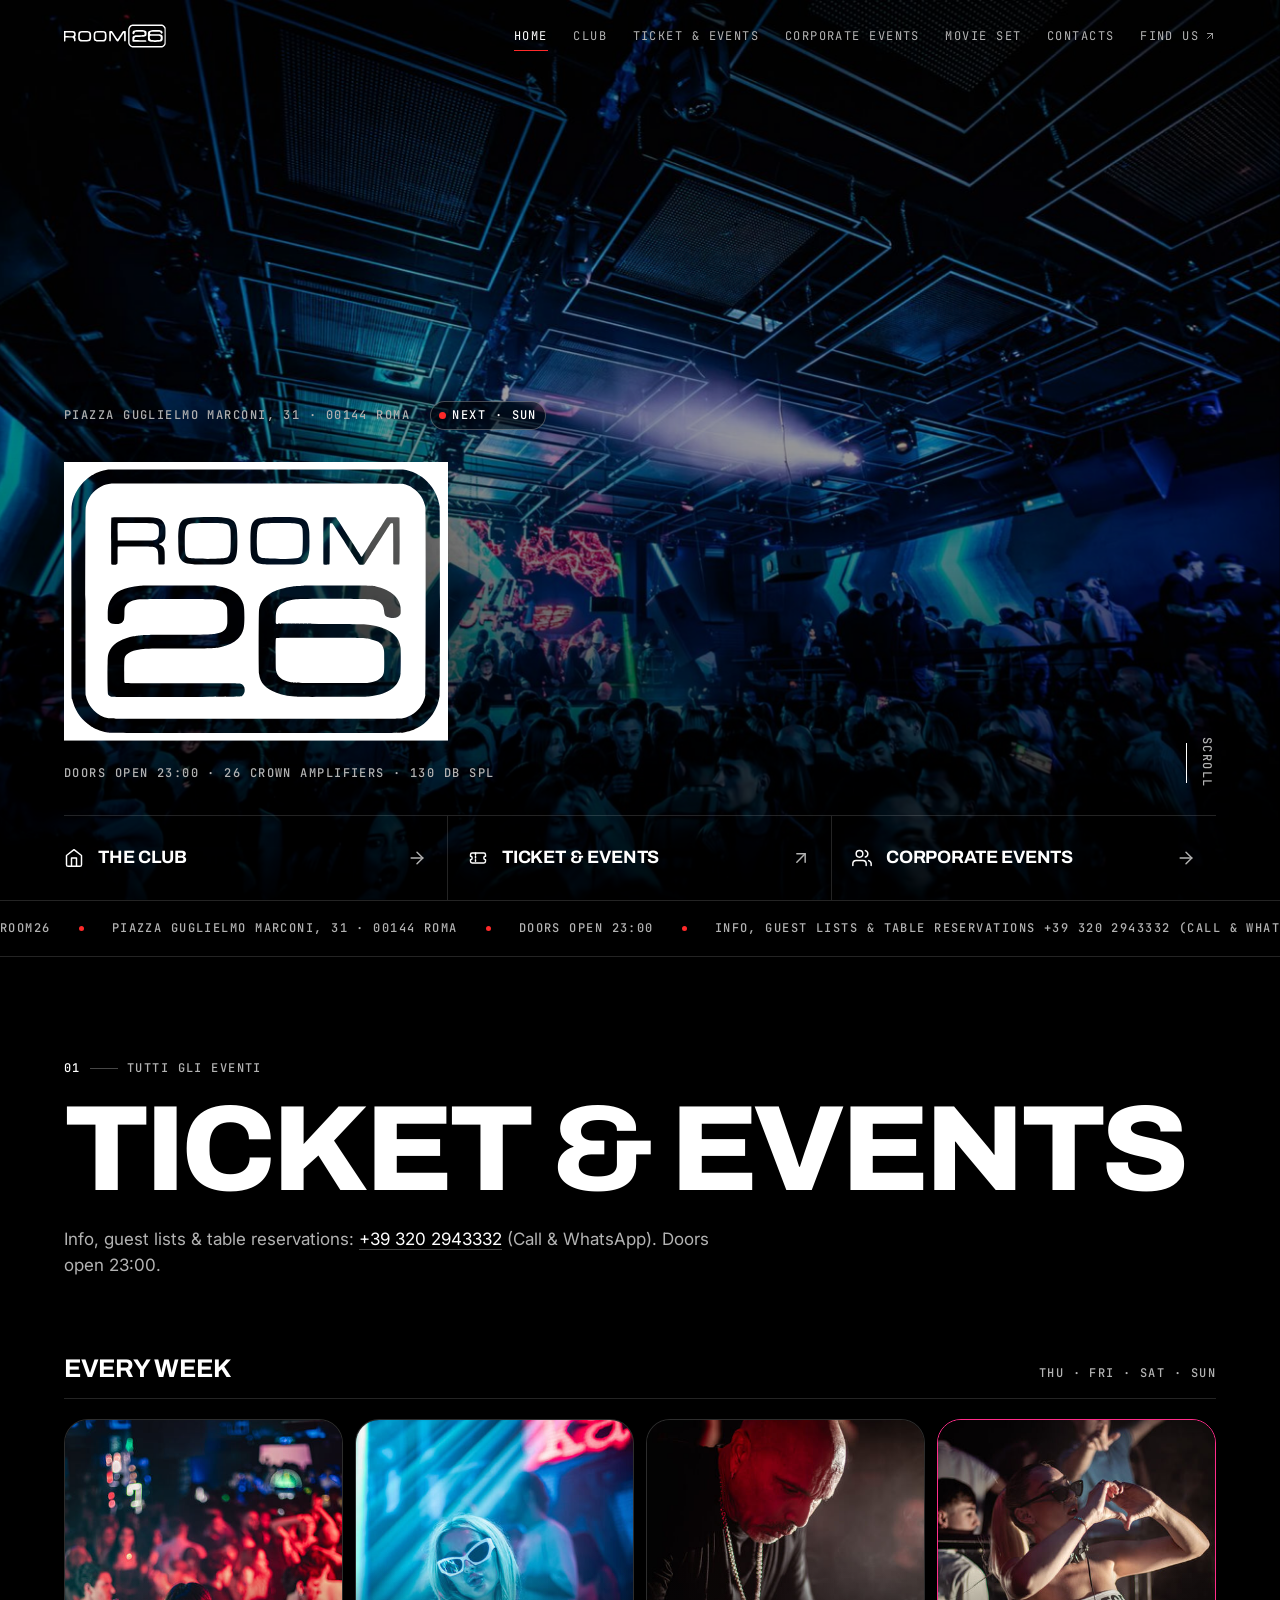
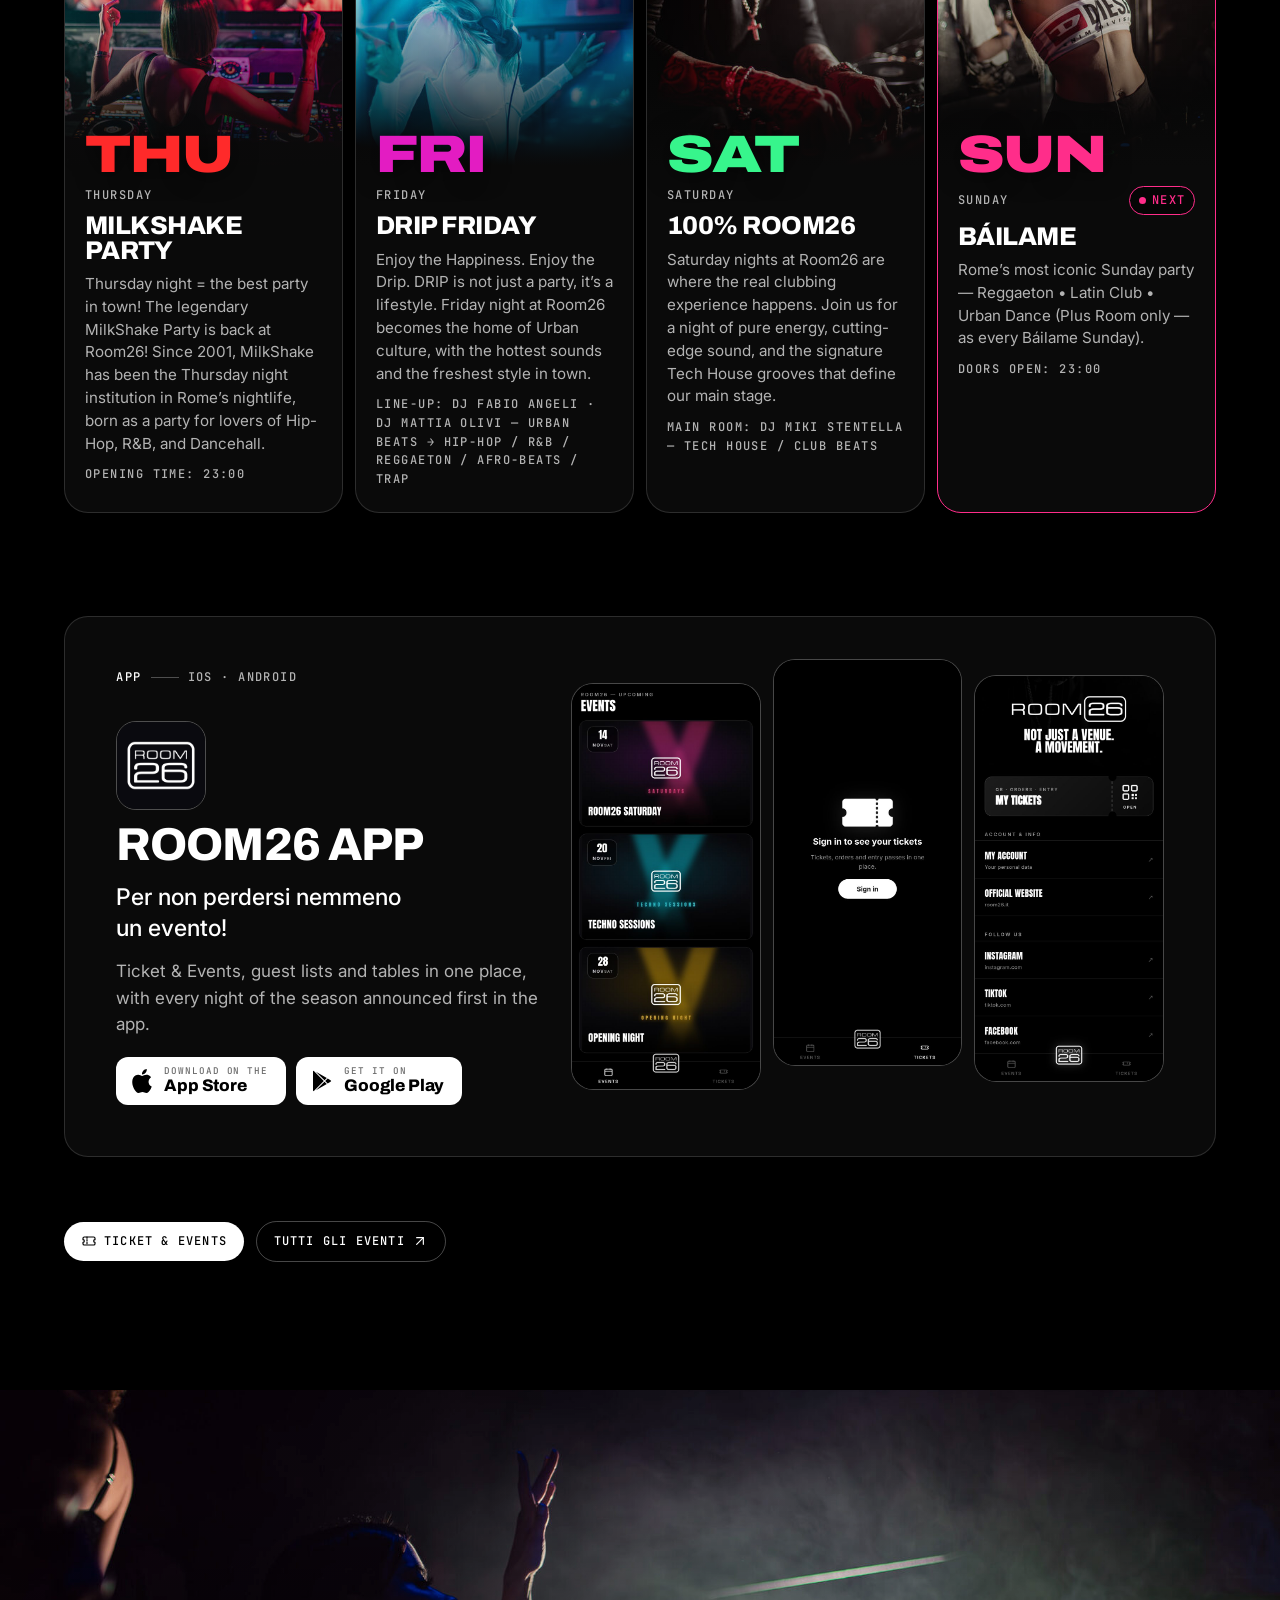
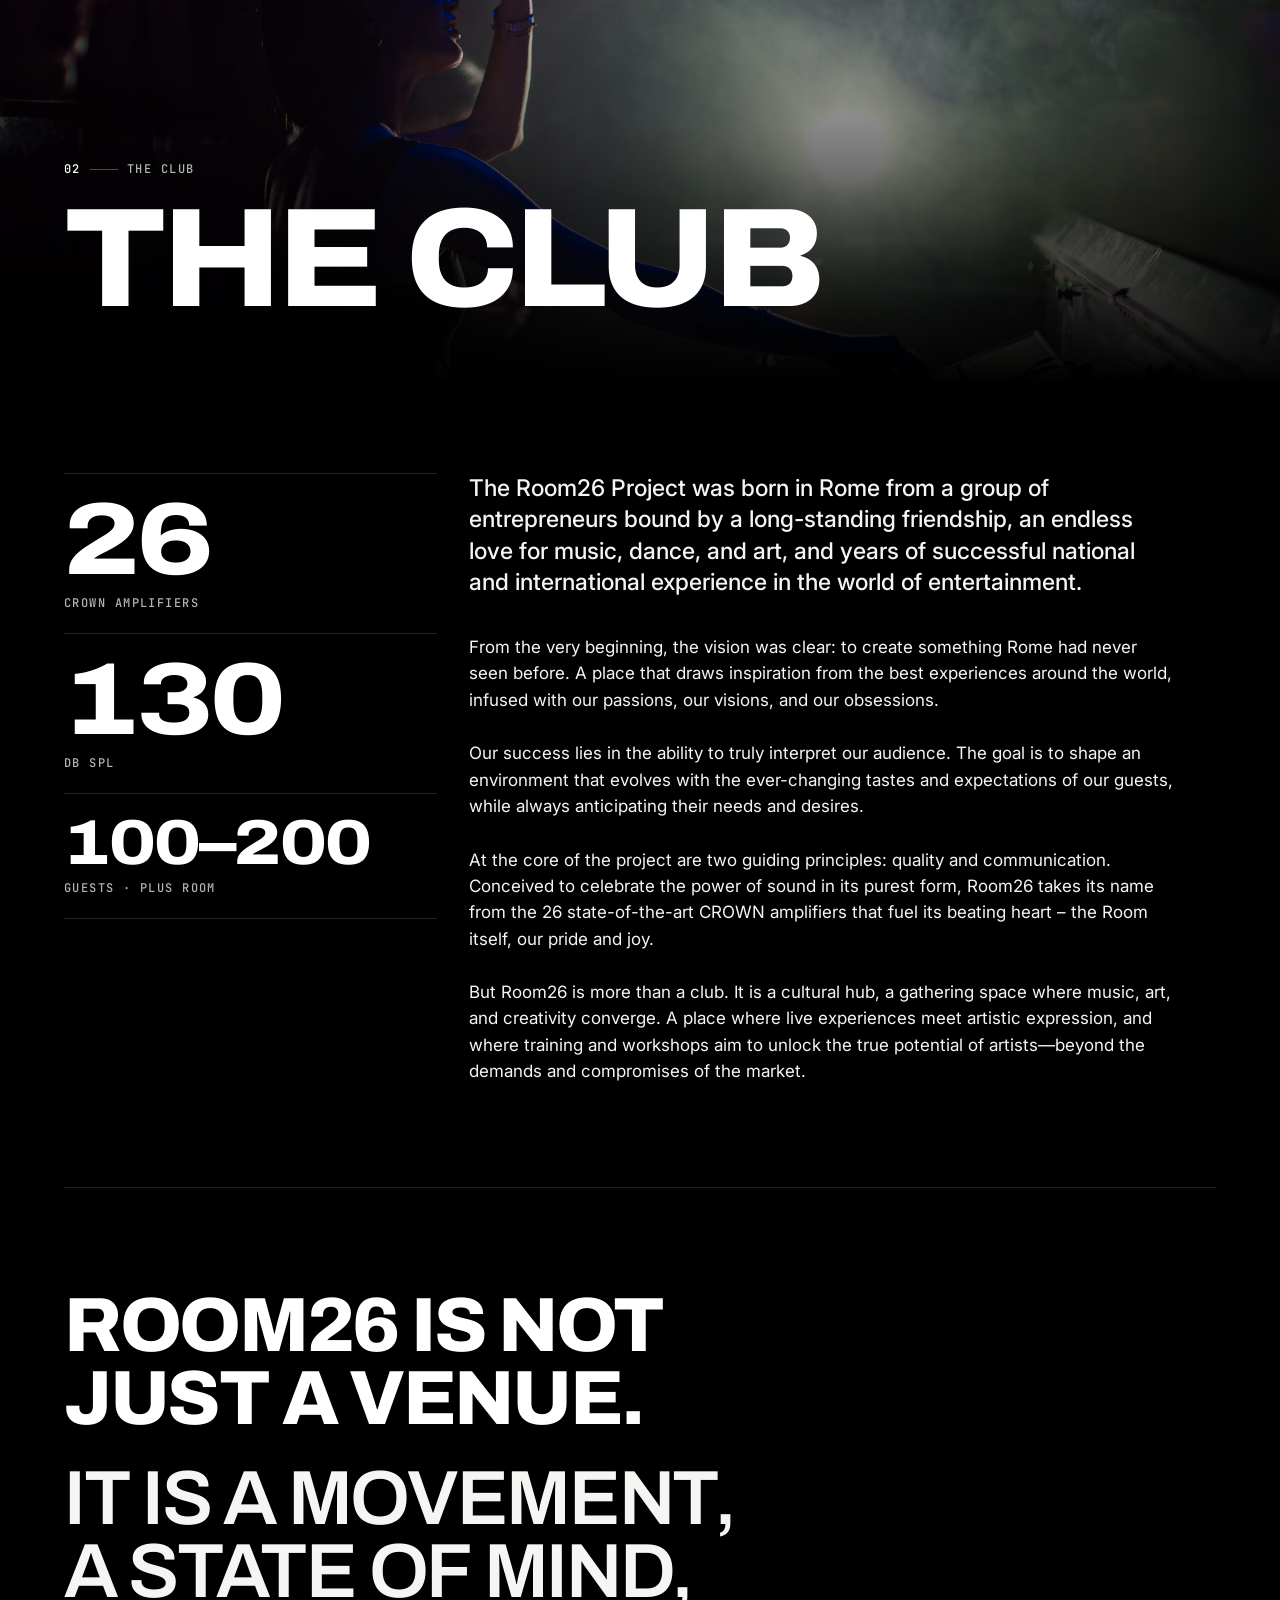
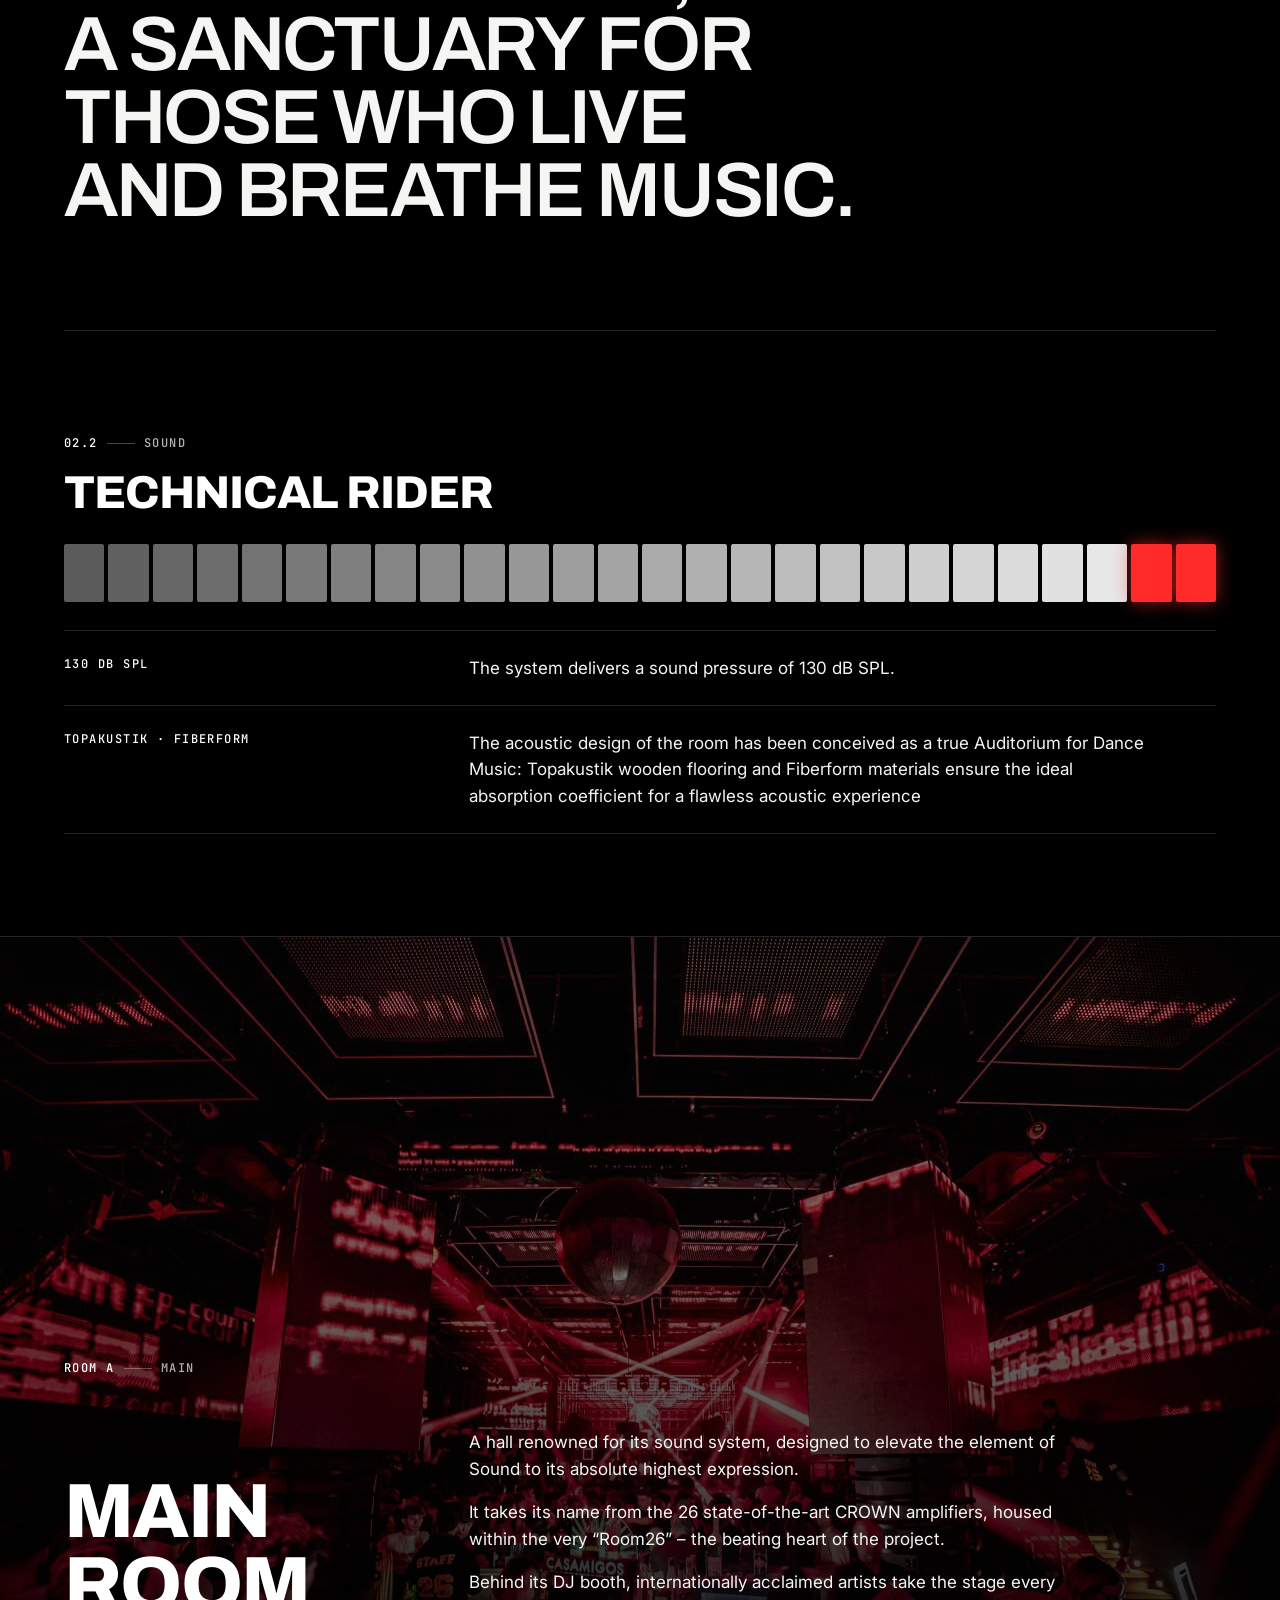
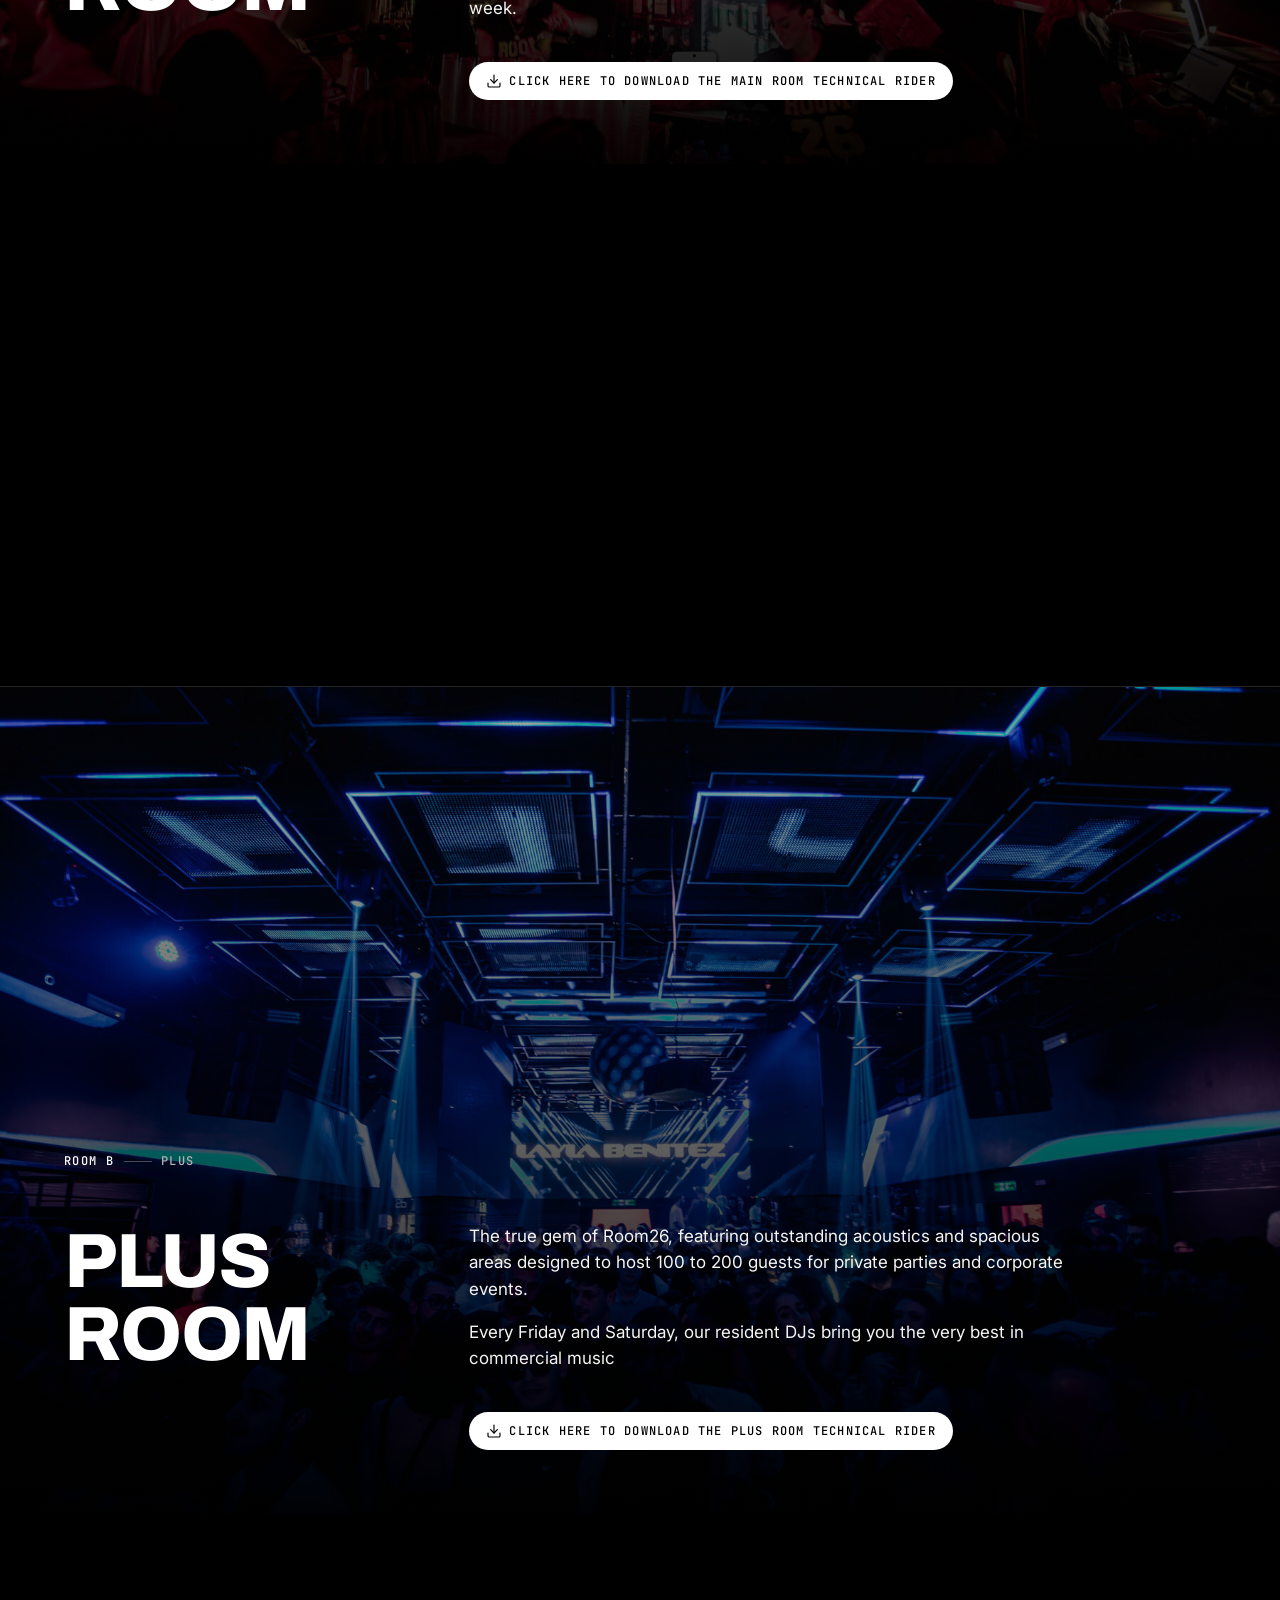
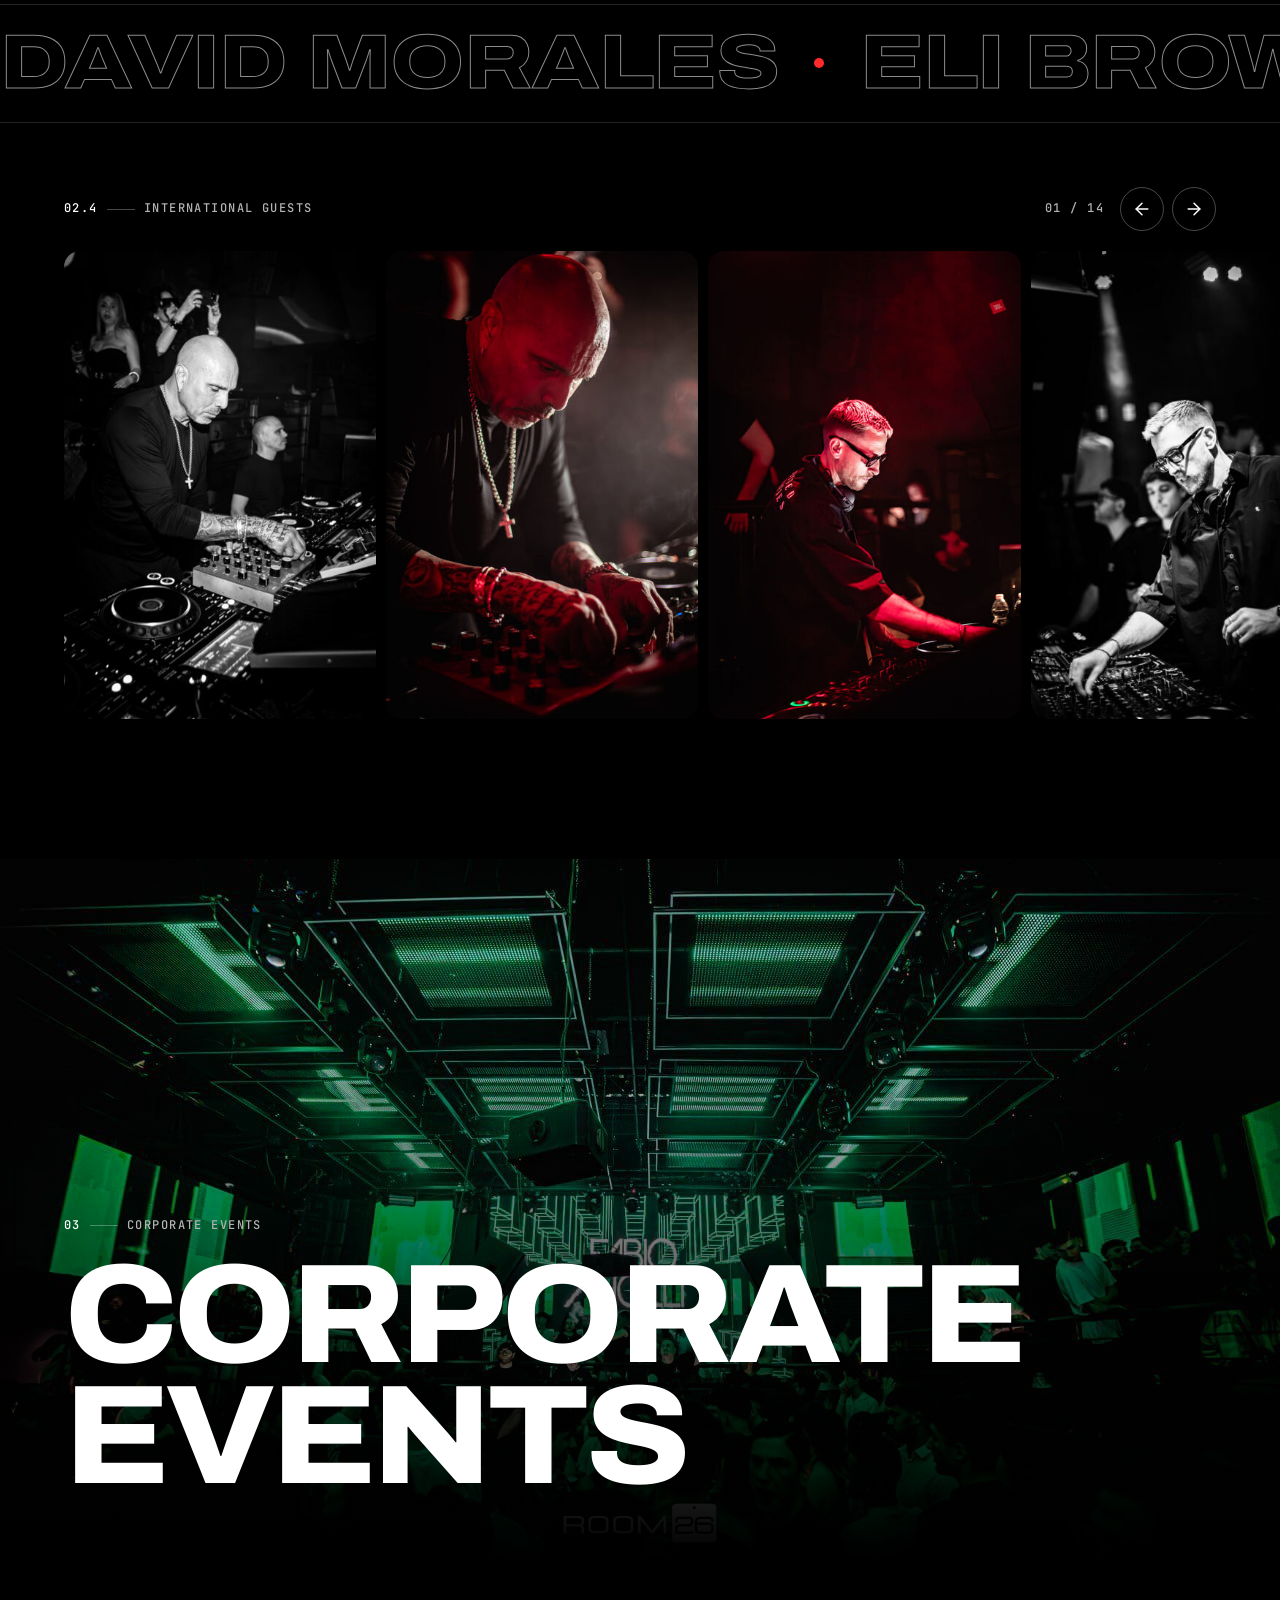
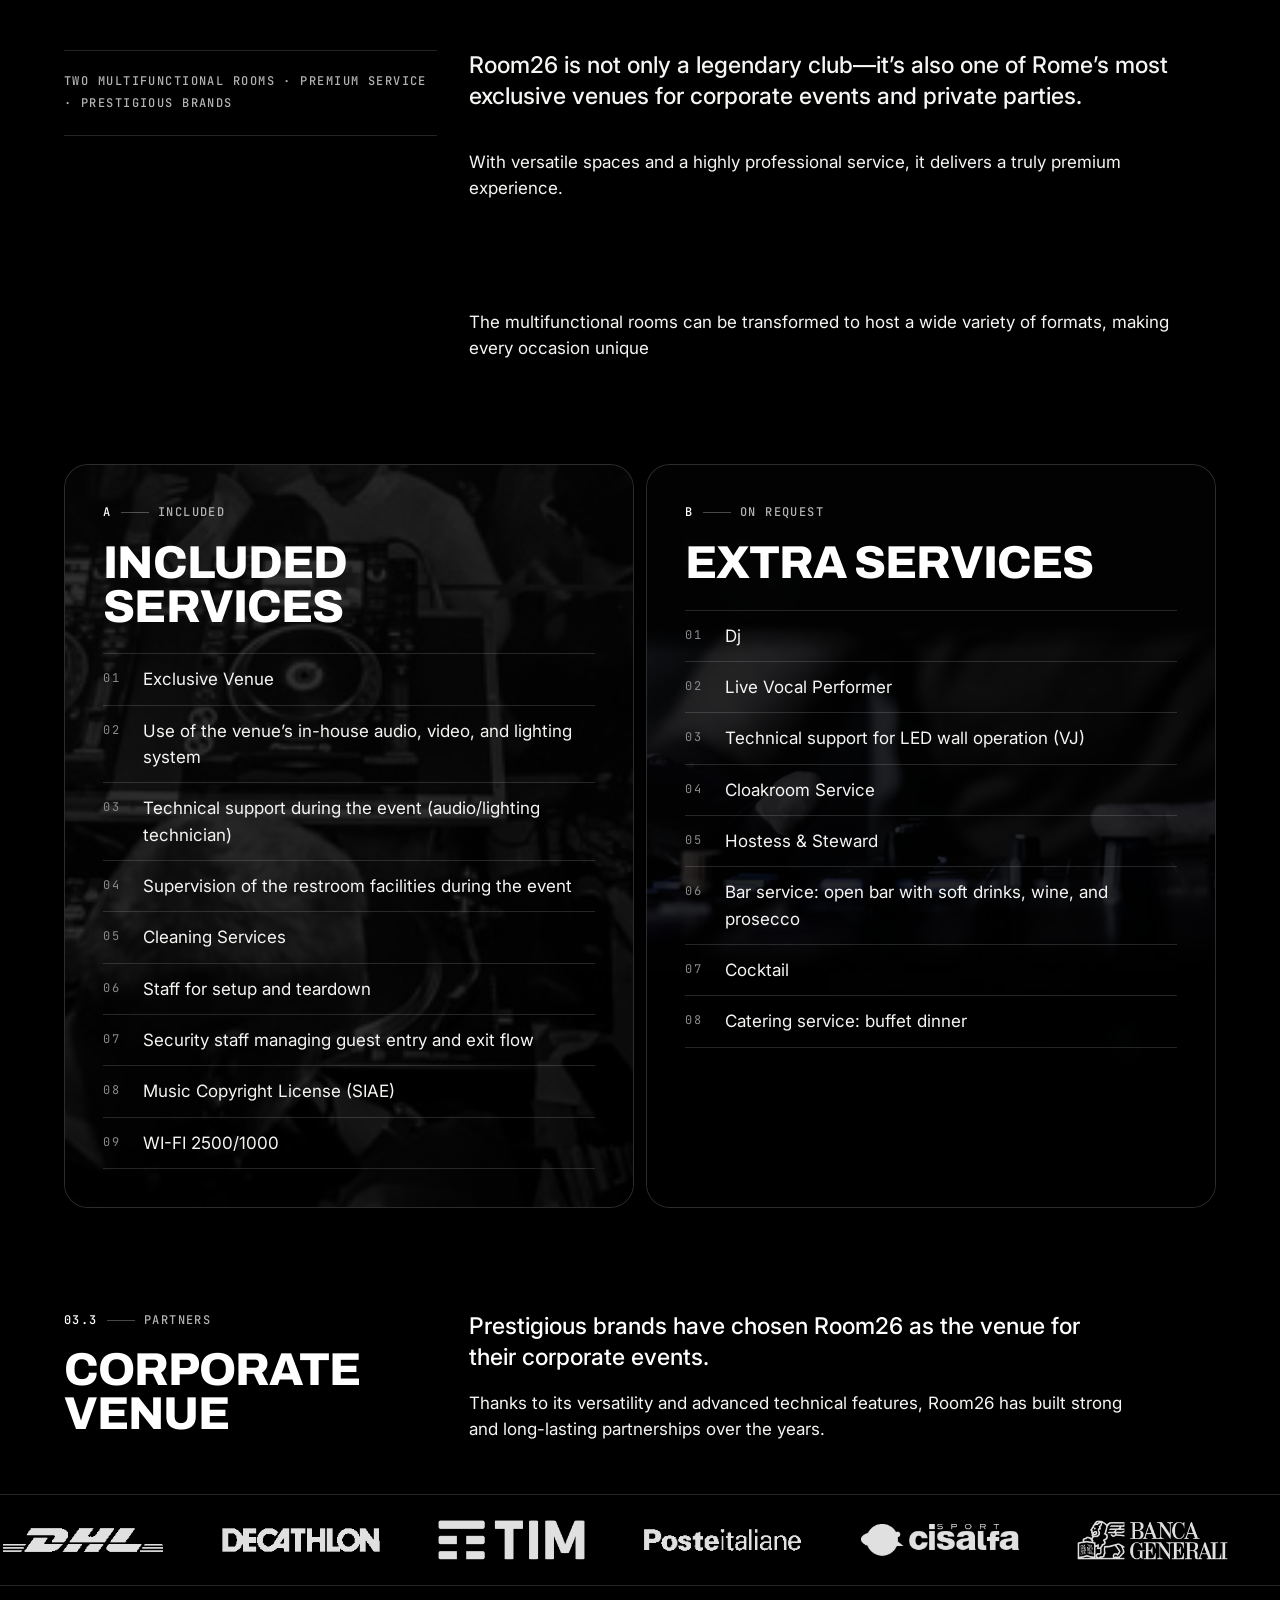
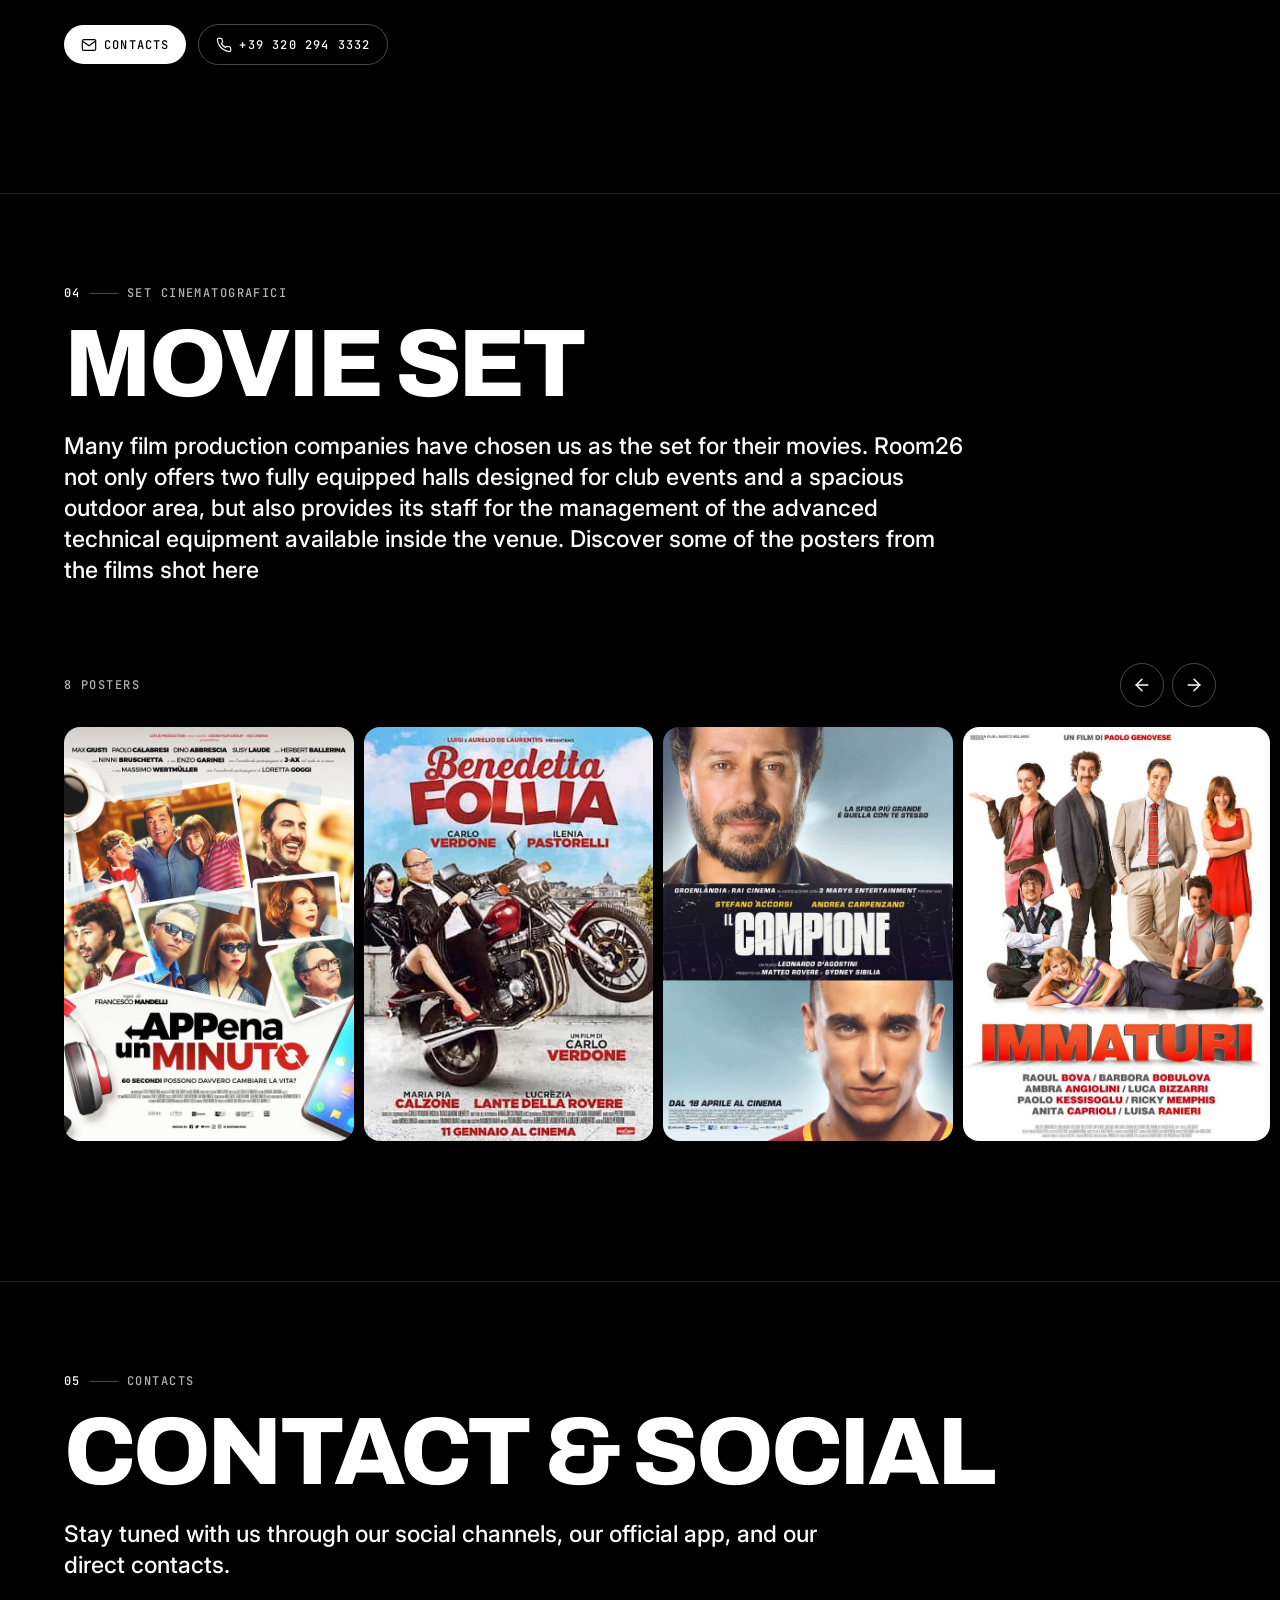
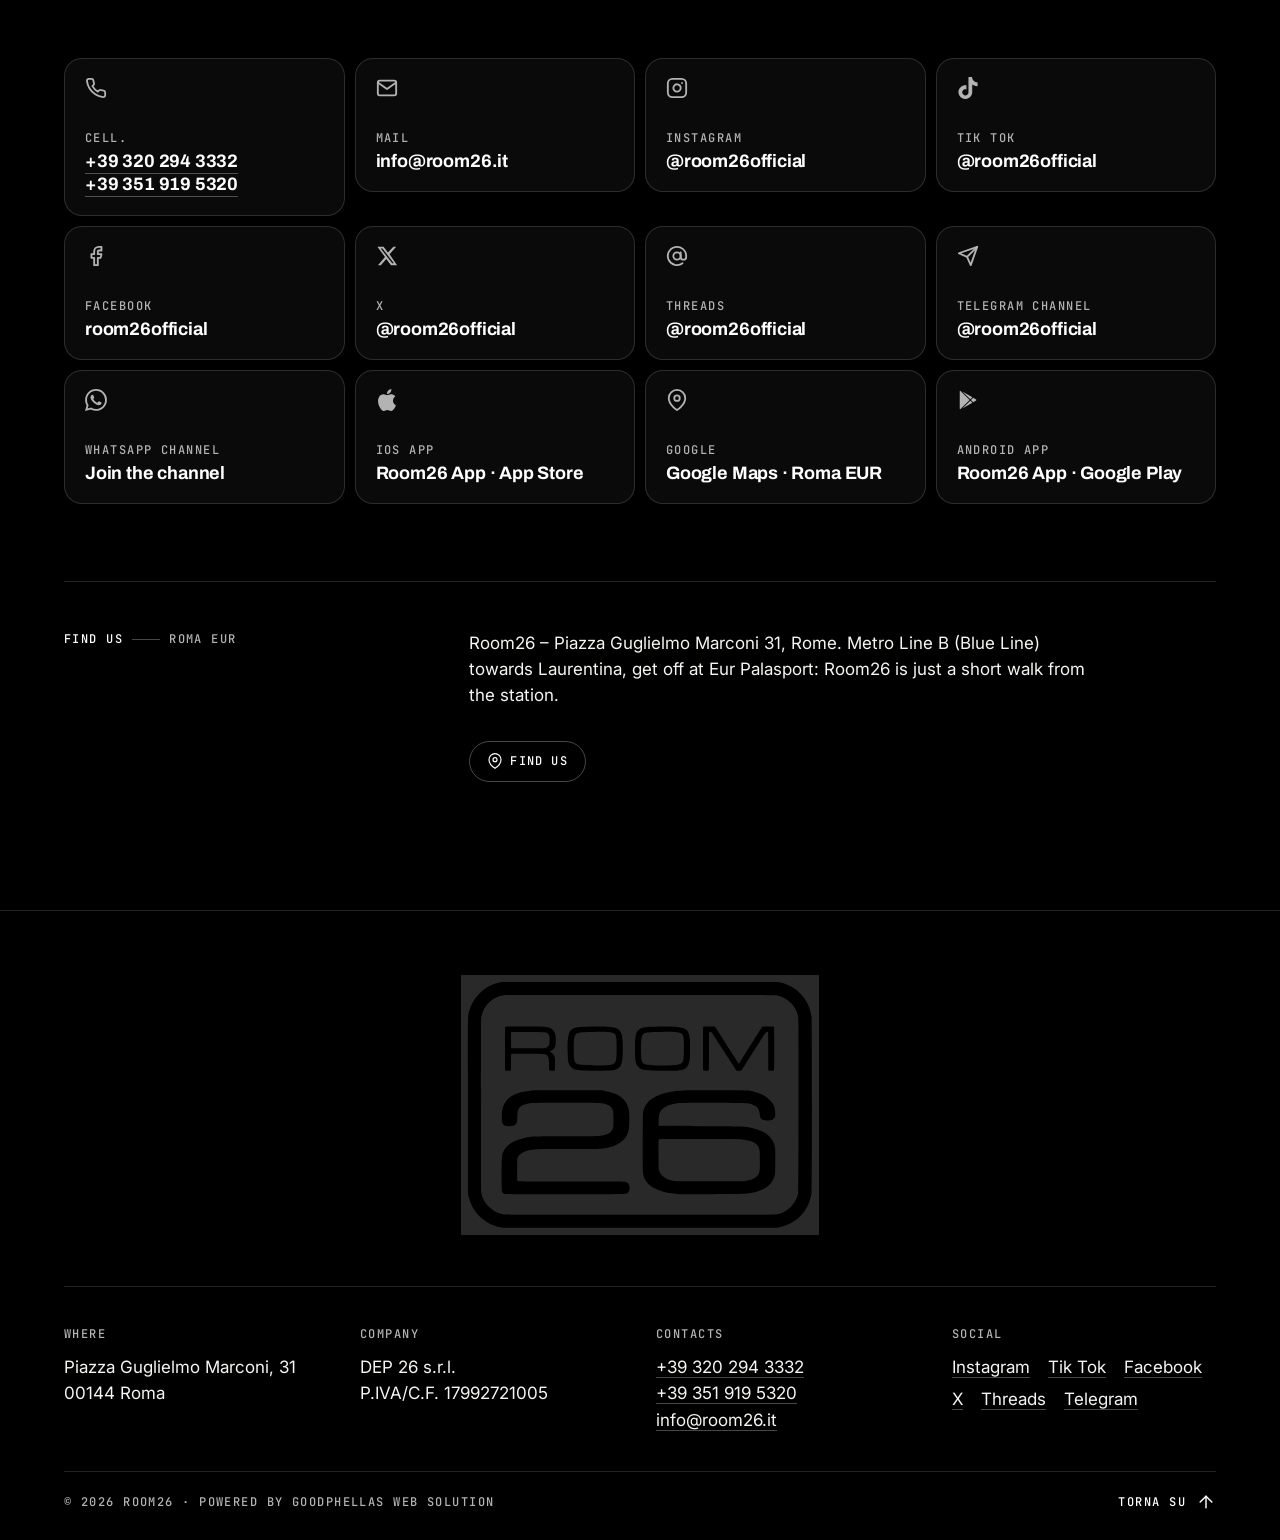
==== commit 276904bd: "Logo ufficiale Room26 (vettoriale) in header/hero/footer, eventi solo futuri con stato vuoto, blocco" ====
--- a/index.html
+++ b/index.html
@@ -70,6 +70,9 @@
 <body>
 
 <svg xmlns="http://www.w3.org/2000/svg" style="display:none" aria-hidden="true">
+  <symbol id="logo-badge" viewBox="0 0 1620 1176"><g transform="translate(0.000000,1176.000000) scale(0.100000,-0.100000)" fill="currentColor" stroke="none"><path d="M0 5880 l0 -5880 8100 0 8100 0 0 5880 0 5880 -8100 0 -8100 0 0 -5880z m14300 5560 c381 -49 752 -233 1029 -511 291 -291 466 -647 517 -1049 21 -167 21 -7804 0 -7980 -34 -277 -131 -536 -295 -780 -123 -182 -326 -383 -501 -494 -25 -16 -56 -37 -70 -46 -47 -31 -255 -127 -330 -152 -129 -43 -181 -56 -313 -77 -127 -21 -127 -21 -6251 -21 -5971 0 -6126 0 -6247 19 -177 27 -284 59 -459 134 -52 22 -107 49 -122 59 -14 10 -29 18 -31 18 -15 0 -152 92 -232 155 -336 266 -546 602 -654 1045 -25 105 -25 105 -29 4065 -2 2713 0 3989 8 4052 44 386 229 763 514 1049 84 83 220 194 313 253 53 34 240 129 288 147 156 58 307 98 426 113 93 12 12346 13 12439 1z"/> <path d="M2010 10853 c-177 -18 -298 -53 -442 -126 -345 -176 -585 -500 -650 -877 -11 -61 -13 -825 -13 -3970 0 -3579 1 -3901 16 -3970 20 -88 45 -177 58 -205 5 -11 23 -51 41 -90 49 -110 137 -233 240 -335 176 -176 354 -272 616 -332 99 -23 99 -23 6209 -23 6110 0 6110 0 6210 23 187 43 322 102 459 200 262 188 442 475 492 782 21 127 21 7793 0 7920 -54 330 -240 618 -524 806 -136 91 -254 140 -437 182 -64 15 -612 16 -6155 17 -3347 1 -6101 0 -6120 -2z m4755 -1442 c217 -27 313 -62 391 -143 123 -129 158 -316 157 -848 0 -803 -88 -941 -623 -980 -169 -12 -895 -12 -1175 0 -358 15 -488 62 -588 213 -81 122 -96 215 -104 643 -16 894 63 1061 527 1110 354 38 1119 40 1415 5z m3019 4 c190 -21 323 -62 391 -122 89 -78 125 -161 157 -358 20 -117 22 -169 22 -510 0 -344 -2 -392 -22 -510 -39 -235 -95 -330 -233 -401 -131 -66 -321 -83 -909 -83 -873 0 -1026 20 -1162 154 -138 136 -162 258 -162 825 0 563 30 736 151 856 86 86 175 119 373 140 332 35 1104 40 1394 9z m-5959 -4 c253 -26 378 -123 435 -336 18 -69 21 -107 21 -270 0 -250 -18 -322 -99 -401 -32 -32 -94 -67 -154 -87 -31 -11 -20 -23 45 -55 105 -52 154 -128 168 -260 14 -137 12 -547 -3 -560 -17 -14 -214 -15 -238 -2 -19 10 -20 23 -20 203 0 337 -18 422 -103 489 -80 62 -70 62 -865 66 -547 2 -727 0 -738 -9 -12 -9 -14 -73 -14 -375 0 -424 14 -384 -135 -384 -53 0 -105 5 -116 10 -19 10 -19 32 -19 988 0 769 3 981 13 991 16 17 1653 10 1822 -8z m7667 -10 c12 -16 53 -76 89 -132 36 -57 87 -137 113 -176 51 -81 126 -199 161 -253 12 -19 42 -66 67 -105 25 -38 67 -104 93 -145 27 -41 63 -97 80 -125 18 -27 54 -84 80 -125 27 -41 63 -97 80 -125 18 -27 53 -83 79 -122 25 -40 67 -106 92 -145 26 -40 59 -93 75 -118 55 -87 62 -87 114 3 20 34 65 107 100 162 35 55 80 127 101 160 21 33 53 85 72 115 77 120 316 499 364 575 17 28 41 66 53 85 44 69 93 146 131 208 97 155 178 278 188 284 20 14 511 9 524 -4 9 -9 12 -243 12 -990 0 -977 0 -977 -21 -989 -22 -11 -232 -10 -244 2 -3 4 -5 387 -5 853 0 574 -3 853 -10 866 -13 24 -66 27 -96 6 -11 -8 -51 -63 -89 -123 -80 -125 -145 -227 -190 -298 -85 -132 -178 -277 -271 -425 -26 -41 -67 -105 -91 -142 -24 -38 -62 -98 -86 -135 -24 -38 -66 -103 -93 -146 -27 -43 -76 -119 -108 -170 -32 -51 -69 -108 -81 -127 -77 -120 -99 -152 -115 -160 -10 -6 -59 -10 -109 -10 -99 0 -103 2 -148 74 -14 23 -40 64 -58 91 -18 28 -58 89 -89 138 -123 192 -171 265 -211 327 -44 68 -135 210 -190 295 -17 28 -62 97 -100 155 -73 113 -106 164 -180 280 -51 80 -99 154 -188 291 -31 48 -64 90 -73 93 -26 10 -79 7 -92 -6 -9 -9 -12 -214 -12 -863 0 -649 -3 -854 -12 -863 -15 -15 -211 -16 -239 -2 -19 10 -19 32 -19 988 0 747 3 981 12 990 9 9 81 12 264 12 252 0 252 0 276 -29z m-5040 -2873 c614 -85 1012 -362 1118 -778 28 -109 39 -263 40 -525 0 -355 -23 -518 -96 -672 -51 -107 -87 -158 -178 -249 -165 -164 -404 -282 -709 -350 -265 -58 -412 -64 -1825 -64 -680 -1 -1296 -5 -1368 -10 -256 -19 -487 -67 -609 -127 -169 -83 -252 -168 -274 -281 -15 -79 -17 -973 -2 -1001 7 -11 20 -25 31 -31 12 -7 795 -10 2397 -10 2287 0 2381 -1 2445 -19 131 -36 202 -125 202 -256 1 -97 -24 -172 -76 -229 -77 -83 175 -76 -2845 -76 -2662 0 -2683 0 -2736 20 -57 21 -85 46 -109 95 -20 40 -32 860 -18 1300 9 327 16 375 75 510 56 129 225 313 355 386 19 11 55 31 80 45 143 80 391 167 574 200 165 30 195 34 396 48 159 11 482 14 1440 15 1427 2 1509 5 1765 73 230 61 343 186 363 403 4 44 5 211 2 370 -5 290 -5 290 -36 356 -18 37 -49 85 -69 108 -35 38 -117 101 -133 101 -4 0 -20 7 -36 15 -39 21 -219 61 -341 76 -145 19 -2921 19 -3080 0 -115 -13 -273 -49 -362 -81 -115 -43 -198 -117 -246 -218 -31 -67 -31 -67 -38 -297 -8 -270 -14 -300 -78 -362 -68 -66 -122 -84 -268 -90 -188 -8 -280 32 -336 146 -21 44 -22 58 -21 266 1 294 27 427 119 602 192 366 549 538 1250 602 50 5 772 8 1605 7 1330 -2 1529 -4 1632 -18z m6468 7 c185 -17 200 -19 320 -47 79 -18 167 -46 265 -82 268 -99 502 -293 608 -505 67 -132 91 -235 91 -396 1 -125 -1 -144 -21 -180 -66 -124 -215 -169 -433 -131 -172 30 -228 85 -241 239 -18 206 -63 305 -182 395 -82 61 -170 97 -322 128 -171 36 -2909 44 -3215 10 -409 -46 -681 -182 -784 -390 -54 -108 -67 -184 -72 -406 -5 -178 -3 -197 13 -218 19 -23 19 -23 1813 -27 987 -2 1840 -7 1895 -10 368 -23 677 -95 944 -222 150 -72 237 -130 331 -222 153 -151 246 -341 270 -554 13 -110 12 -969 0 -1080 -39 -337 -216 -586 -535 -752 -72 -38 -91 -46 -210 -88 -162 -58 -398 -107 -610 -128 -81 -8 -571 -13 -1501 -16 -1207 -4 -1409 -3 -1595 11 -337 26 -530 66 -789 163 -469 176 -683 409 -732 795 -19 154 -19 2573 1 2708 52 366 286 631 701 797 54 22 158 57 255 86 113 35 280 69 470 97 33 5 139 14 235 20 96 6 195 12 220 13 25 2 630 4 1345 5 1089 2 1327 -1 1465 -13z"/> <path d="M5495 9174 c-160 -16 -262 -44 -298 -82 -81 -87 -102 -227 -101 -682 1 -580 27 -659 236 -701 233 -48 1192 -50 1446 -3 154 28 206 84 238 256 28 154 28 836 0 977 -46 227 -140 252 -939 250 -287 -1 -491 -6 -582 -15z"/> <path d="M8535 9174 c-342 -35 -366 -67 -396 -542 -13 -197 -3 -530 21 -695 21 -145 76 -202 225 -231 155 -31 762 -45 1148 -26 411 20 483 57 523 267 28 144 28 888 1 1004 -50 215 -150 240 -940 238 -298 -1 -488 -6 -582 -15z"/> <path d="M2265 9168 c-3 -13 -4 -180 -3 -373 l3 -350 750 0 c750 0 750 0 816 23 78 27 119 65 150 142 19 48 22 74 23 210 0 140 -2 160 -22 205 -40 87 -81 118 -192 143 -53 13 -197 16 -792 19 -727 4 -727 4 -733 -19z"/> <path d="M8952 4327 c-22 -23 -22 -23 -22 -650 0 -541 2 -638 16 -709 52 -262 247 -418 630 -505 119 -27 119 -27 1604 -31 998 -2 1526 0 1610 7 325 28 572 149 662 325 54 106 58 144 58 588 0 370 -2 422 -20 500 -53 241 -198 357 -530 423 -41 9 -91 20 -110 25 -19 5 -124 19 -232 30 -190 19 -261 20 -1921 20 -1724 0 -1724 0 -1745 -23z"/></g></symbol>
+  <symbol id="logo-wide" viewBox="0 0 1570 370"><g transform="translate(0.000000,370.000000) scale(0.100000,-0.100000)" fill="currentColor" stroke="none"><path d="M10573 3620 c-115 -12 -164 -28 -254 -80 -207 -119 -317 -258 -394 -496 -30 -93 -35 -262 -35 -1194 0 -932 5 -1101 35 -1194 34 -104 95 -230 138 -283 90 -112 261 -235 372 -268 110 -33 245 -35 2405 -35 2160 0 2165 0 2277 21 95 18 122 27 177 62 36 23 84 53 107 67 54 32 171 165 205 232 33 66 52 88 76 88 17 0 18 43 18 1310 0 1267 -1 1310 -18 1310 -24 0 -43 22 -76 88 -34 67 -151 200 -205 232 -23 14 -71 44 -107 67 -55 35 -82 44 -177 62 -112 21 -114 21 -2292 20 -1199 -1 -2213 -5 -2252 -9z m4564 -232 c153 -61 330 -277 358 -435 21 -115 21 -2091 0 -2206 -22 -128 -106 -251 -248 -364 -122 -98 148 -88 -2412 -88 -1243 0 -2282 4 -2308 8 -51 9 -180 89 -248 154 -47 45 -144 223 -158 291 -8 37 -11 370 -11 1102 0 732 3 1065 11 1102 14 68 111 246 158 291 71 68 197 145 248 152 26 4 53 8 58 10 6 2 1023 3 2260 2 2094 -2 2253 -3 2292 -19z"/> <path d="M11080 2740 c-41 -10 -119 -23 -173 -29 -121 -14 -145 -24 -229 -95 -67 -57 -67 -57 -103 -169 -43 -132 -42 -165 11 -245 103 -156 223 -108 293 117 24 78 62 128 116 152 38 17 82 18 653 19 610 2 612 2 647 -20 124 -77 177 -254 114 -385 -35 -73 -68 -86 -243 -97 -78 -4 -159 -12 -181 -18 -23 -5 -230 -10 -496 -10 -457 0 -457 0 -575 -30 -119 -31 -150 -46 -252 -123 -42 -31 -56 -51 -84 -115 -33 -77 -33 -77 -33 -353 0 -307 1 -309 87 -371 33 -23 33 -23 1021 -23 989 0 989 0 1023 37 54 59 39 134 -36 189 -49 37 -117 39 -931 39 -460 0 -806 3 -820 9 -53 20 -62 43 -56 138 8 137 56 253 127 305 50 36 113 40 735 47 610 6 610 6 720 45 183 64 247 113 286 216 40 103 36 452 -6 558 -13 32 -35 56 -89 96 -92 69 -98 72 -191 90 -44 8 -111 22 -150 30 -113 25 -1080 21 -1185 -4z"/> <path d="M13575 2744 c-38 -8 -124 -23 -190 -34 -106 -17 -132 -26 -225 -73 -126 -65 -155 -98 -194 -218 -27 -84 -27 -84 -24 -609 3 -525 3 -525 40 -603 27 -56 46 -82 69 -95 17 -9 65 -37 106 -61 76 -45 158 -71 224 -71 19 0 69 -9 110 -20 100 -27 1110 -31 1195 -5 27 8 95 22 151 30 125 18 151 28 233 97 121 101 148 166 157 368 6 132 -9 330 -28 392 -17 53 -96 137 -170 182 -168 101 -136 98 -984 102 -793 5 -745 0 -772 75 -37 100 19 198 147 258 55 26 55 26 690 29 440 2 646 0 672 -8 56 -16 92 -52 123 -122 72 -164 167 -200 259 -98 43 48 50 74 43 156 -8 83 -23 110 -99 178 -91 81 -134 100 -303 135 -150 31 -150 31 -655 30 -378 -1 -523 -5 -575 -15z m635 -857 c449 -4 467 -6 599 -63 88 -38 95 -54 99 -231 5 -169 -8 -222 -71 -290 -87 -95 -35 -88 -682 -91 -605 -3 -660 0 -744 43 -65 33 -94 68 -137 165 -41 91 -41 93 -36 302 3 173 8 175 356 171 111 -2 388 -4 616 -6z"/> <path d="M0 1811 l0 -801 70 0 c145 0 154 18 157 318 2 250 3 253 72 272 76 21 939 9 1046 -15 12 -2 50 -33 86 -68 87 -85 109 -140 110 -280 1 -165 29 -218 117 -219 115 -1 127 26 127 282 0 213 -1 219 -66 300 -56 69 -51 124 15 199 65 73 71 99 71 301 0 205 -7 236 -73 335 -42 63 -55 74 -122 108 -112 56 -156 59 -927 64 l-683 5 0 -801z m1277 565 c193 -23 284 -106 285 -258 0 -122 -53 -210 -157 -260 -60 -28 -60 -28 -571 -28 -348 0 -521 4 -543 11 -54 19 -59 42 -62 281 -3 230 -1 239 46 258 35 15 876 11 1002 -4z"/> <path d="M2765 2605 c-5 -3 -64 -8 -130 -13 -115 -9 -124 -11 -219 -58 -95 -47 -101 -52 -139 -114 -22 -36 -46 -85 -54 -110 -20 -66 -33 -284 -33 -560 1 -331 6 -367 78 -510 57 -115 57 -115 127 -152 122 -64 150 -70 385 -79 118 -4 280 -11 360 -15 173 -9 573 11 678 32 84 18 195 71 235 112 36 38 77 155 121 348 22 96 23 532 2 614 -8 30 -17 75 -21 100 -39 261 -152 365 -428 395 -127 14 -930 22 -962 10z m825 -232 c145 -8 145 -8 212 -47 106 -63 102 -46 106 -476 3 -427 5 -416 -92 -507 -115 -108 -112 -107 -592 -111 -527 -4 -674 19 -718 113 -15 32 -22 58 -60 248 -20 100 -21 320 -1 402 8 33 14 79 15 102 0 39 23 113 52 171 26 51 139 94 273 103 66 5 129 11 140 13 28 6 491 -2 665 -11z"/> <path d="M5035 2595 c-154 -14 -167 -18 -263 -74 -67 -40 -134 -120 -161 -193 -34 -91 -53 -609 -31 -838 14 -146 31 -206 87 -294 105 -166 278 -201 993 -200 360 0 533 16 625 55 144 62 207 148 235 319 6 41 18 100 26 131 17 68 20 524 4 579 -6 19 -19 90 -30 158 -22 135 -30 156 -85 219 -49 58 -175 119 -275 134 -115 17 -952 20 -1125 4z m940 -223 c128 -6 144 -9 187 -34 70 -42 106 -75 116 -111 31 -101 30 -741 -1 -802 -43 -85 -113 -138 -231 -174 -102 -32 -830 -32 -965 -1 -47 11 -96 23 -108 25 -39 9 -89 62 -115 122 -52 118 -58 705 -8 803 62 121 134 160 319 172 74 5 137 11 140 14 7 7 454 -2 666 -14z"/> <path d="M7051 2601 c-18 -5 -43 -19 -55 -30 -21 -22 -21 -22 -21 -744 0 -675 1 -724 18 -758 41 -82 173 -82 214 0 17 33 18 84 23 626 3 325 9 596 13 603 23 35 110 -23 151 -100 16 -29 44 -74 63 -99 18 -26 33 -51 33 -55 0 -11 103 -167 155 -236 20 -26 42 -62 50 -81 8 -19 30 -55 49 -80 19 -25 42 -60 52 -79 9 -18 32 -52 50 -74 18 -23 39 -54 46 -70 12 -29 85 -143 139 -219 16 -22 44 -64 64 -93 56 -84 135 -116 225 -92 36 10 50 24 115 111 41 55 75 105 75 111 0 6 18 34 40 63 21 28 46 67 54 86 8 18 29 52 46 74 18 22 43 63 57 90 14 28 38 66 53 85 15 19 35 51 45 70 10 19 33 53 51 75 18 22 38 54 44 69 6 16 29 54 51 85 38 53 55 80 148 233 55 90 136 149 158 116 4 -7 10 -276 13 -598 5 -537 6 -588 23 -621 41 -82 173 -82 214 0 17 33 18 86 21 733 2 383 -1 711 -5 729 -17 65 -45 74 -221 74 -86 0 -169 -3 -184 -8 -39 -10 -96 -63 -120 -110 -11 -22 -37 -62 -58 -89 -21 -26 -42 -58 -46 -71 -4 -12 -29 -53 -55 -91 -27 -38 -49 -74 -49 -79 0 -6 -18 -33 -39 -61 -22 -28 -45 -64 -52 -81 -8 -16 -36 -65 -64 -107 -85 -129 -109 -167 -143 -226 -18 -31 -42 -66 -52 -77 -10 -11 -28 -40 -40 -65 -28 -56 -114 -166 -138 -175 -19 -7 -80 54 -122 126 -14 23 -48 75 -76 118 -28 42 -54 84 -57 95 -4 10 -25 44 -48 75 -58 81 -128 190 -151 236 -12 22 -34 55 -49 73 -16 18 -41 56 -55 85 -15 29 -39 68 -54 87 -15 19 -35 51 -45 70 -10 19 -32 53 -50 75 -18 22 -40 56 -50 75 -22 45 -62 88 -100 108 -34 18 -295 27 -354 13z"/></g></symbol>
+  
   <symbol id="i-home" viewBox="0 0 24 24"><path d="M3 9l9-7 9 7v11a2 2 0 0 1-2 2H5a2 2 0 0 1-2-2z"/><path d="M9 22V12h6v10"/></symbol>
   <symbol id="i-ticket" viewBox="0 0 24 24"><path d="M3 8a2 2 0 0 1 2-2h14a2 2 0 0 1 2 2v2a2 2 0 0 0 0 4v2a2 2 0 0 1-2 2H5a2 2 0 0 1-2-2v-2a2 2 0 0 0 0-4z"/><path d="M9 6v12" stroke-dasharray="2 2"/></symbol>
   <symbol id="i-users" viewBox="0 0 24 24"><path d="M17 21v-2a4 4 0 0 0-4-4H5a4 4 0 0 0-4 4v2"/><circle cx="9" cy="7" r="4"/><path d="M23 21v-2a4 4 0 0 0-3-3.87"/><path d="M16 3.13a4 4 0 0 1 0 7.75"/></symbol>
@@ -98,7 +101,7 @@
 
 <header class="site-head" id="site-head">
   <a class="brand" href="#top" aria-label="Room26 – Home">
-    <span class="wm wm-s" aria-hidden="true"><span class="wm-w">ROOM</span><span class="wm-b">26</span></span>
+    <svg class="logo-wide" aria-hidden="true"><use href="#logo-wide"/></svg>
   </a>
   <nav class="nav" aria-label="Menu principale">
     <ul>
@@ -146,9 +149,7 @@
         <span class="chip" id="tonight-chip" hidden><i class="dot" aria-hidden="true"></i><span id="tonight-label">Tonight</span></span>
       </p>
       <h1 class="hero-wm">
-        <span class="wm wm-xl" aria-hidden="true">
-          <span class="wm-w"><span class="wm-l">R</span><span class="wm-l">O</span><span class="wm-l">O</span><span class="wm-l">M</span></span><span class="wm-b"><span>26</span></span>
-        </span>
+        <svg class="hero-logo" aria-hidden="true"><use href="#logo-badge"/></svg>
         <span class="sr-only">Room26 – Roma</span>
       </h1>
       <p class="hero-sub mono">Doors open 23:00 · 26 CROWN amplifiers · 130 dB SPL</p>
@@ -230,6 +231,10 @@
         <h3 class="h3" id="live-title">Events</h3>
         <p class="mono muted" id="live-count" aria-live="polite">Loading…</p>
       </div>
+      <div class="live-empty" id="live-empty" hidden>
+        <p class="live-empty-t">New season dates coming soon.</p>
+        <p class="muted">Follow the Room26 App and our social channels: every night is announced there first.</p>
+      </div>
       <div class="live-grid" id="live-grid">
         <div class="ev ev-skel" aria-hidden="true"><div class="ev-media"></div><div class="ev-body"><i class="sk"></i><i class="sk sk-w"></i><i class="sk sk-s"></i></div></div>
         <div class="ev ev-skel" aria-hidden="true"><div class="ev-media"></div><div class="ev-body"><i class="sk"></i><i class="sk sk-w"></i><i class="sk sk-s"></i></div></div>
@@ -238,6 +243,24 @@
       </div>
     </div>
 
+    <div class="app wrap" id="app">
+      <div class="app-txt">
+        <p class="eyebrow mono reveal"><span class="num">App</span> iOS · Android</p>
+        <img class="app-icon reveal" src="assets/app/icon.png" width="512" height="512" alt="Icona della Room26 App" loading="lazy" decoding="async">
+        <h3 class="h2 reveal">Room26 App</h3>
+        <p class="lead reveal">Per non perdersi nemmeno un evento!</p>
+        <p class="reveal" lang="en">Ticket &amp; Events, guest lists and tables in one place, with every night of the season announced first in the app.</p>
+        <div class="stores reveal">
+          <a class="store" href="https://apps.apple.com/it/app/room26-club/id6478856480" target="_blank" rel="noopener"><svg class="ic" aria-hidden="true"><use href="#i-apple"/></svg><span><small>Download on the</small>App Store</span></a>
+          <a class="store" href="https://play.google.com/store/apps/details?id=it.room26.stardance" target="_blank" rel="noopener"><svg class="ic" aria-hidden="true"><use href="#i-play"/></svg><span><small>Get it on</small>Google Play</span></a>
+        </div>
+      </div>
+      <div class="app-shots reveal" aria-hidden="true">
+        <img src="assets/app/screen-1.jpg" width="640" height="1385" alt="" loading="lazy" decoding="async">
+        <img src="assets/app/screen-2.jpg" width="640" height="1385" alt="" loading="lazy" decoding="async">
+        <img src="assets/app/screen-3.jpg" width="640" height="1385" alt="" loading="lazy" decoding="async">
+      </div>
+    </div>
     <div class="cta-row wrap reveal">
       <a class="btn btn-solid" href="https://bit.ly/AppRoom26" target="_blank" rel="noopener"><svg class="ic" aria-hidden="true"><use href="#i-ticket"/></svg>Ticket &amp; Events</a>
       <a class="btn btn-line" href="https://www.room26.it/events/" target="_blank" rel="noopener">Tutti gli eventi <svg class="ic" aria-hidden="true"><use href="#i-ext"/></svg></a>
@@ -356,7 +379,7 @@
   <!-- ===================== CORPORATE EVENTS ===================== -->
   <section class="sec sec-corp" id="aziendali" aria-labelledby="corp-title">
     <header class="tcard">
-      <img class="tcard-img" src="assets/gallery/TitaLau000099.jpg" width="1800" height="1200" alt="Il LED wall della Main Room di Room26" loading="lazy" decoding="async">
+      <img class="tcard-img" src="assets/rooms/venue-green.jpg" width="1280" height="853" alt="La sala di Room26 con il LED wall e il pubblico" loading="lazy" decoding="async">
       <div class="tcard-scrim" aria-hidden="true"></div>
       <div class="tcard-in wrap">
         <p class="eyebrow mono"><span class="num">03</span> Corporate Events</p>
@@ -502,7 +525,7 @@
       <li class="reveal"><a class="ct" href="https://www.threads.net/@room26official" target="_blank" rel="noopener"><svg class="ic" aria-hidden="true"><use href="#i-threads"/></svg><span class="ct-l mono">Threads</span><span class="ct-v">@room26official</span></a></li>
       <li class="reveal"><a class="ct" href="https://t.me/room26official" target="_blank" rel="noopener"><svg class="ic" aria-hidden="true"><use href="#i-telegram"/></svg><span class="ct-l mono">Telegram Channel</span><span class="ct-v">@room26official</span></a></li>
       <li class="reveal"><a class="ct" href="https://whatsapp.com/channel/0029VaCRo4fGpLHJHwVq5m1l" target="_blank" rel="noopener"><svg class="ic" aria-hidden="true"><use href="#i-whatsapp"/></svg><span class="ct-l mono">Whatsapp Channel</span><span class="ct-v">Join the channel</span></a></li>
-      <li class="reveal"><a class="ct" href="https://apps.apple.com/us/app/room26-club/id6478856480" target="_blank" rel="noopener"><svg class="ic" aria-hidden="true"><use href="#i-apple"/></svg><span class="ct-l mono">IOS App</span><span class="ct-v">Room26 App · App Store</span></a></li>
+      <li class="reveal"><a class="ct" href="https://apps.apple.com/it/app/room26-club/id6478856480" target="_blank" rel="noopener"><svg class="ic" aria-hidden="true"><use href="#i-apple"/></svg><span class="ct-l mono">IOS App</span><span class="ct-v">Room26 App · App Store</span></a></li>
       <li class="reveal"><a class="ct" href="https://g.page/room26official" target="_blank" rel="noopener"><svg class="ic" aria-hidden="true"><use href="#i-map"/></svg><span class="ct-l mono">Google</span><span class="ct-v">Google Maps · Roma EUR</span></a></li>
       <li class="reveal"><a class="ct" href="https://play.google.com/store/apps/details?id=it.room26.stardance" target="_blank" rel="noopener"><svg class="ic" aria-hidden="true"><use href="#i-play"/></svg><span class="ct-l mono">Android App</span><span class="ct-v">Room26 App · Google Play</span></a></li>
     </ul>
@@ -515,7 +538,7 @@
 </main>
 
 <footer class="site-foot">
-  <div class="foot-wm" aria-hidden="true"><span class="wm wm-foot"><span class="wm-w">ROOM</span><span class="wm-b">26</span></span></div>
+  <div class="foot-wm" aria-hidden="true"><svg class="foot-logo"><use href="#logo-badge"/></svg></div>
   <div class="foot-grid wrap">
     <div class="foot-col">
       <p class="mono muted">Where</p>
--- a/css/style.css
+++ b/css/style.css
@@ -100,6 +100,12 @@
 .wm-xl { font-size: clamp(3rem, 15.5vw, 15rem); gap: .12em; }
 .wm-foot { font-size: clamp(2.6rem, 15vw, 16rem); color: transparent; -webkit-text-stroke: 1px rgba(255, 255, 255, .28); }
 .wm-foot .wm-b { border-color: rgba(255, 255, 255, .28); border-width: 1px; }
+
+/* ---------- official logo (vector traced from the club's artwork) ---------- */
+.logo-wide { display: block; height: 24px; width: auto; aspect-ratio: 1570 / 370; color: var(--white); }
+.hero-logo { display: block; width: clamp(200px, 30vw, 440px); height: auto; aspect-ratio: 1620 / 1176; color: var(--white); filter: drop-shadow(0 12px 40px rgba(0, 0, 0, .55)); }
+.foot-logo { display: block; width: clamp(160px, 28vw, 400px); height: auto; aspect-ratio: 1620 / 1176; color: var(--white); opacity: .16; }
+.js .hero-logo { opacity: 0; transform: translateY(24px) scale(.96); animation: rise .9s var(--ease-out) .3s forwards; }
 
 /* ---------- skip link ---------- */
 .skip { position: fixed; top: 12px; left: 12px; z-index: 200; padding: .7em 1em; background: var(--white); color: var(--black); font-family: var(--f-mono); font-size: var(--t-meta); text-transform: uppercase; letter-spacing: .12em; border-radius: 999px; transform: translateY(-200%); transition: transform .2s; }
@@ -211,10 +217,7 @@
 .js .tcard-img { transform: scale(1.06); }
 .js .tcard.in .tcard-img { transform: scale(1); }
 .sec-club .tcard { min-height: 66vh; min-height: 66svh; }
-.sec-corp .tcard-img { object-position: 50% 100%; transform-origin: 50% 100%; transform: scale(1.34); }
-.js .sec-corp .tcard-img { transform: scale(1.4); }
-.js .sec-corp .tcard.in .tcard-img { transform: scale(1.34); }
-.no-anim .sec-corp .tcard-img, .reduced .sec-corp .tcard-img { transform: scale(1.34); }
+.sec-corp .tcard-img { object-position: 50% 55%; filter: brightness(.85) saturate(1.05); }
 .sec-club .tcard-img { filter: brightness(1.05) contrast(1.08) saturate(1.05); object-position: 50% 30%; }
 .tcard-scrim { position: absolute; inset: 0; z-index: -1; background: linear-gradient(to top, #000 0%, rgba(0, 0, 0, .45) 45%, rgba(0, 0, 0, .05) 80%); }
 .tcard-in { padding-block: clamp(32px, 5vw, 72px); }
@@ -290,6 +293,25 @@
 .sk { display: block; height: .9em; width: 45%; border-radius: 4px; background: linear-gradient(100deg, var(--ink-3) 30%, #1c1c1c 50%, var(--ink-3) 70%); background-size: 200% 100%; animation: shimmer 1.6s linear infinite; }
 .sk-w { width: 72%; height: 1.9em; }
 .sk-s { width: 58%; }
+.live-empty { padding: clamp(28px, 4vw, 48px); border: 1px solid var(--line); border-radius: var(--radius); background: var(--ink-2); display: flex; flex-direction: column; gap: 8px; max-width: 62ch; }
+.live-empty-t { font-family: var(--f-display); font-weight: 800; font-size: var(--t-h3); text-transform: uppercase; color: var(--white); }
+.app { margin-top: clamp(56px, 8vw, 128px); display: grid; grid-template-columns: 5fr 7fr; gap: var(--gap); align-items: center; padding: clamp(28px, 4vw, 64px); border: 1px solid var(--line); border-radius: var(--radius); background: var(--ink-2); overflow: hidden; }
+.app-txt { display: flex; flex-direction: column; gap: 14px; }
+.app-icon { width: clamp(64px, 7vw, 96px); height: auto; border-radius: 22%; border: 1px solid var(--line-2); }
+.app-txt .lead { max-width: 24ch; }
+.app-txt p:not(.lead):not(.eyebrow) { color: var(--g30); max-width: 46ch; }
+.stores { display: flex; flex-wrap: wrap; gap: 10px; margin-top: 6px; }
+.store { display: inline-flex; align-items: center; gap: 10px; padding: 10px 18px 10px 14px; border-radius: 12px; background: var(--white); color: var(--black); line-height: 1.05; transition: background .3s, transform .3s var(--ease-out); }
+.store .ic { width: 24px; height: 24px; }
+.store span { display: flex; flex-direction: column; font-family: var(--f-display); font-weight: 800; font-size: 1.05rem; letter-spacing: -.01em; }
+.store small { font-family: var(--f-mono); font-size: .58rem; font-weight: 500; letter-spacing: .1em; text-transform: uppercase; color: var(--g60); }
+.store:hover { background: var(--crown); transform: translateY(-2px); }
+.store:hover small { color: rgba(0, 0, 0, .6); }
+.app-shots { display: grid; grid-template-columns: repeat(3, 1fr); gap: 12px; align-items: end; }
+.app-shots img { width: 100%; height: auto; border-radius: 22px; border: 1px solid var(--line-2); background: var(--black); }
+.app-shots img:nth-child(2) { transform: translateY(-24px); }
+.app-shots img:nth-child(3) { transform: translateY(-8px); }
+@media (max-width: 900px) { .app { grid-template-columns: 1fr; } .app-shots { max-width: 520px; margin-top: 12px; } .app-shots img:nth-child(2), .app-shots img:nth-child(3) { transform: none; } }
 .no-js .live, .no-js .ctl { display: none; }
 @keyframes shimmer { to { background-position: -200% 0; } }
 @media (max-width: 1100px) { .live-grid { grid-template-columns: repeat(2, minmax(0, 1fr)); } }
@@ -377,9 +399,9 @@
 /* ---------- CORPORATE ---------- */
 .services { display: grid; grid-template-columns: 1fr 1fr; gap: 12px; margin-bottom: clamp(56px, 8vw, 128px); }
 .svc { position: relative; overflow: hidden; border-radius: var(--radius); border: 1px solid var(--line); isolation: isolate; background: var(--ink-2); min-height: 520px; display: flex; align-items: stretch; }
-.svc-bg { position: absolute; inset: 0; z-index: -1; width: 100%; height: 100%; object-fit: cover; opacity: .55; filter: grayscale(.2) brightness(.8); transition: transform 1.4s var(--ease-out), opacity .6s; }
-.svc:hover .svc-bg { transform: scale(1.04); opacity: .7; }
-.svc::before { content: ""; position: absolute; inset: 0; z-index: -1; background: linear-gradient(to top, rgba(0, 0, 0, .96) 20%, rgba(0, 0, 0, .6) 60%, rgba(0, 0, 0, .4) 100%); }
+.svc-bg { position: absolute; inset: 0; z-index: -1; width: 100%; height: 100%; object-fit: cover; opacity: .32; filter: grayscale(.35) brightness(.55); transition: transform 1.4s var(--ease-out), opacity .6s; }
+.svc:hover .svc-bg { transform: scale(1.04); opacity: .4; }
+.svc::before { content: ""; position: absolute; inset: 0; z-index: -1; background: linear-gradient(to top, rgba(0, 0, 0, .97) 25%, rgba(0, 0, 0, .8) 65%, rgba(0, 0, 0, .65) 100%); }
 .svc-in { padding: clamp(24px, 3vw, 40px); width: 100%; display: flex; flex-direction: column; }
 .svc-in .list { margin-top: 4px; }
 .svc-in .h2 { margin-bottom: 20px; }
@@ -463,13 +485,13 @@
 
 /* ---------- motion off ---------- */
 html.no-anim *, html.no-anim *::before, html.no-anim *::after { animation: none !important; transition: none !important; }
-html.no-anim .hero-media img, html.no-anim .hero .wm-l, html.no-anim .hero .wm-b, html.no-anim .hero-kicker, html.no-anim .hero-sub, html.no-anim .hero-tiles .tile, html.no-anim .menu-nav a,
-html.reduced .hero-media img, html.reduced .hero .wm-l, html.reduced .hero .wm-b, html.reduced .hero-kicker, html.reduced .hero-sub, html.reduced .hero-tiles .tile, html.reduced .menu-nav a { opacity: 1; transform: none; clip-path: none; }
+html.no-anim .hero-media img, html.no-anim .hero-logo, html.no-anim .hero .wm-l, html.no-anim .hero .wm-b, html.no-anim .hero-kicker, html.no-anim .hero-sub, html.no-anim .hero-tiles .tile, html.no-anim .menu-nav a,
+html.reduced .hero-media img, html.reduced .hero-logo, html.reduced .hero .wm-l, html.reduced .hero .wm-b, html.reduced .hero-kicker, html.reduced .hero-sub, html.reduced .hero-tiles .tile, html.reduced .menu-nav a { opacity: 1; transform: none; clip-path: none; }
 /* continuous loops are paused while off-screen (main.js toggles .is-off) */
 .is-off .ticker-track, .is-off .names-track, .is-off .brands-track, .hero-media.is-off img { animation-play-state: paused; }
 @media (prefers-reduced-motion: reduce) {
   *, *::before, *::after { animation: none !important; transition: none !important; scroll-behavior: auto !important; }
-  .js .hero-media img, .js .hero .wm-l, .js .hero .wm-b, .js .hero-kicker, .js .hero-sub, .js .hero-tiles .tile, .js .menu-nav a { opacity: 1; transform: none; clip-path: none; }
+  .js .hero-media img, .js .hero-logo, .js .hero .wm-l, .js .hero .wm-b, .js .hero-kicker, .js .hero-sub, .js .hero-tiles .tile, .js .menu-nav a { opacity: 1; transform: none; clip-path: none; }
   .js .tcard .title, .js .tcard .eyebrow { clip-path: none; transform: none; opacity: 1; }
   .js .tcard-img { transform: none; }
   .ticker-track, .names-track, .brands-track { animation: none !important; }
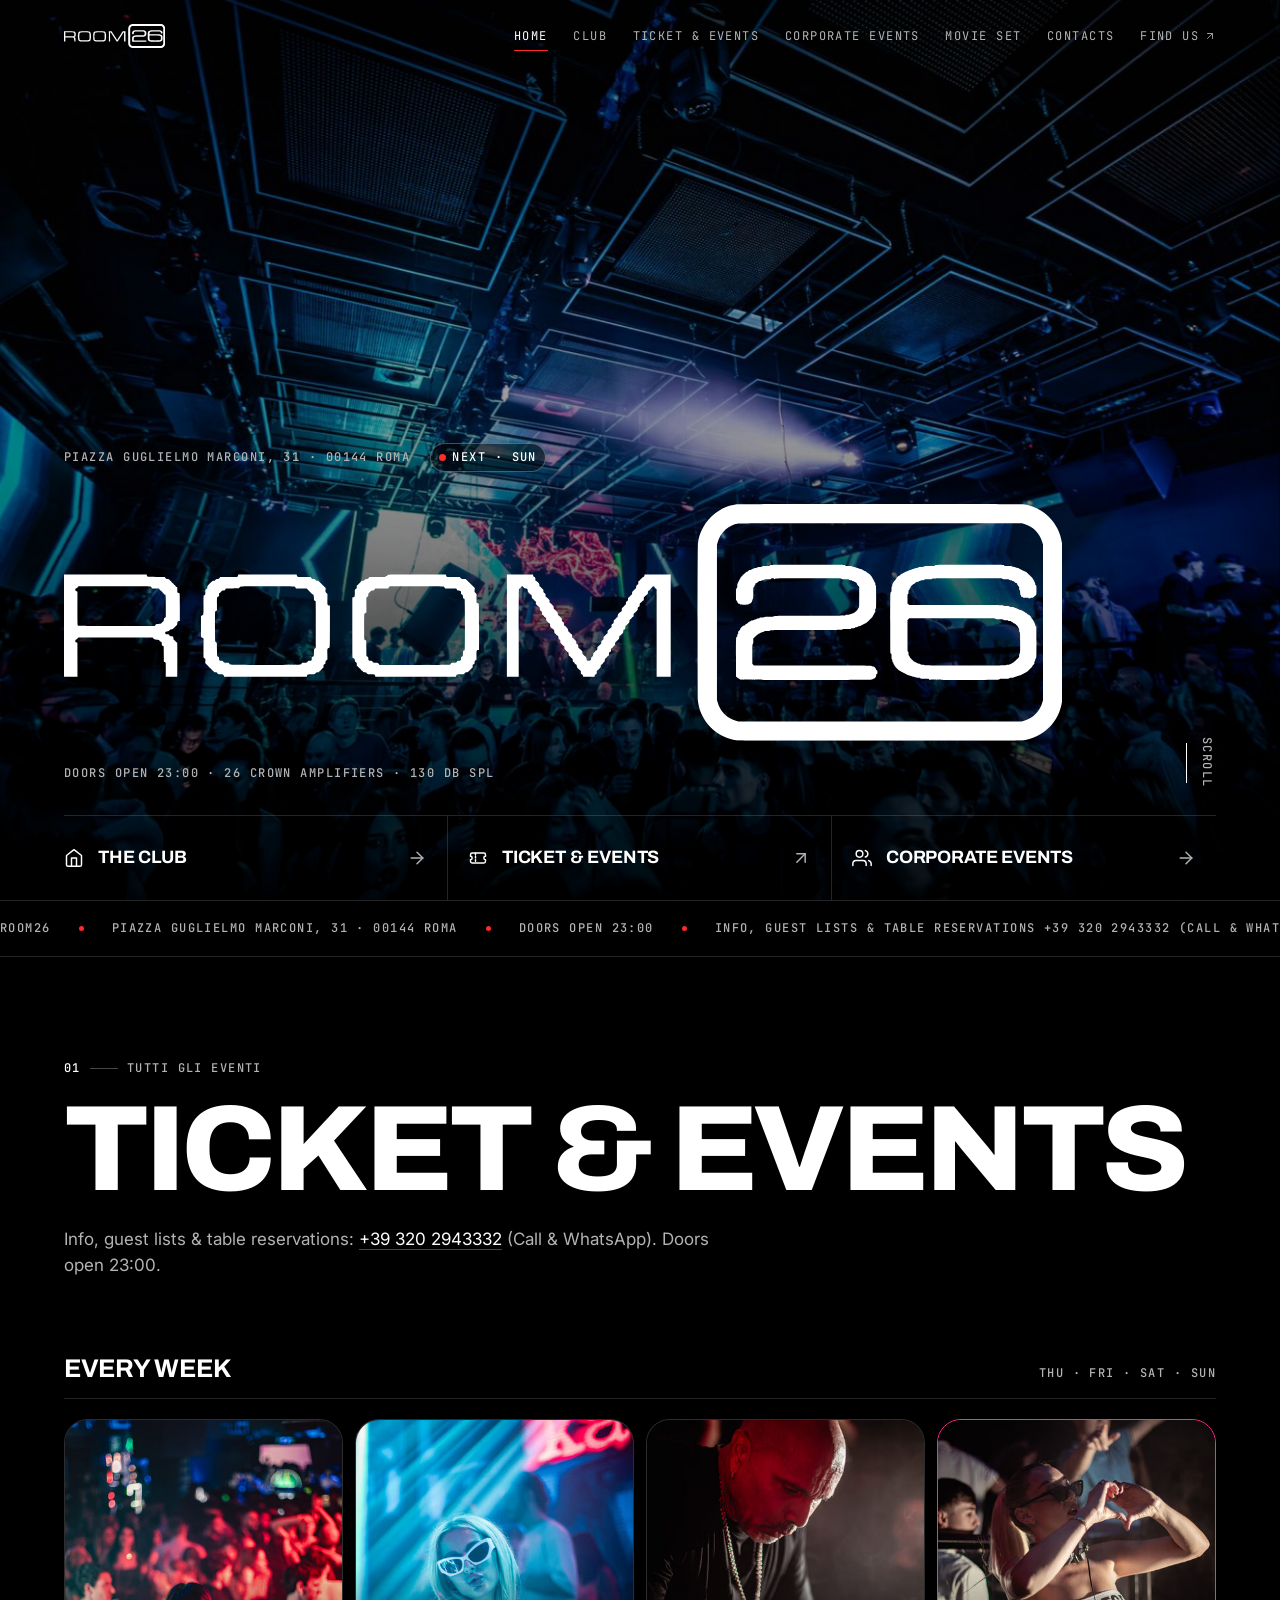
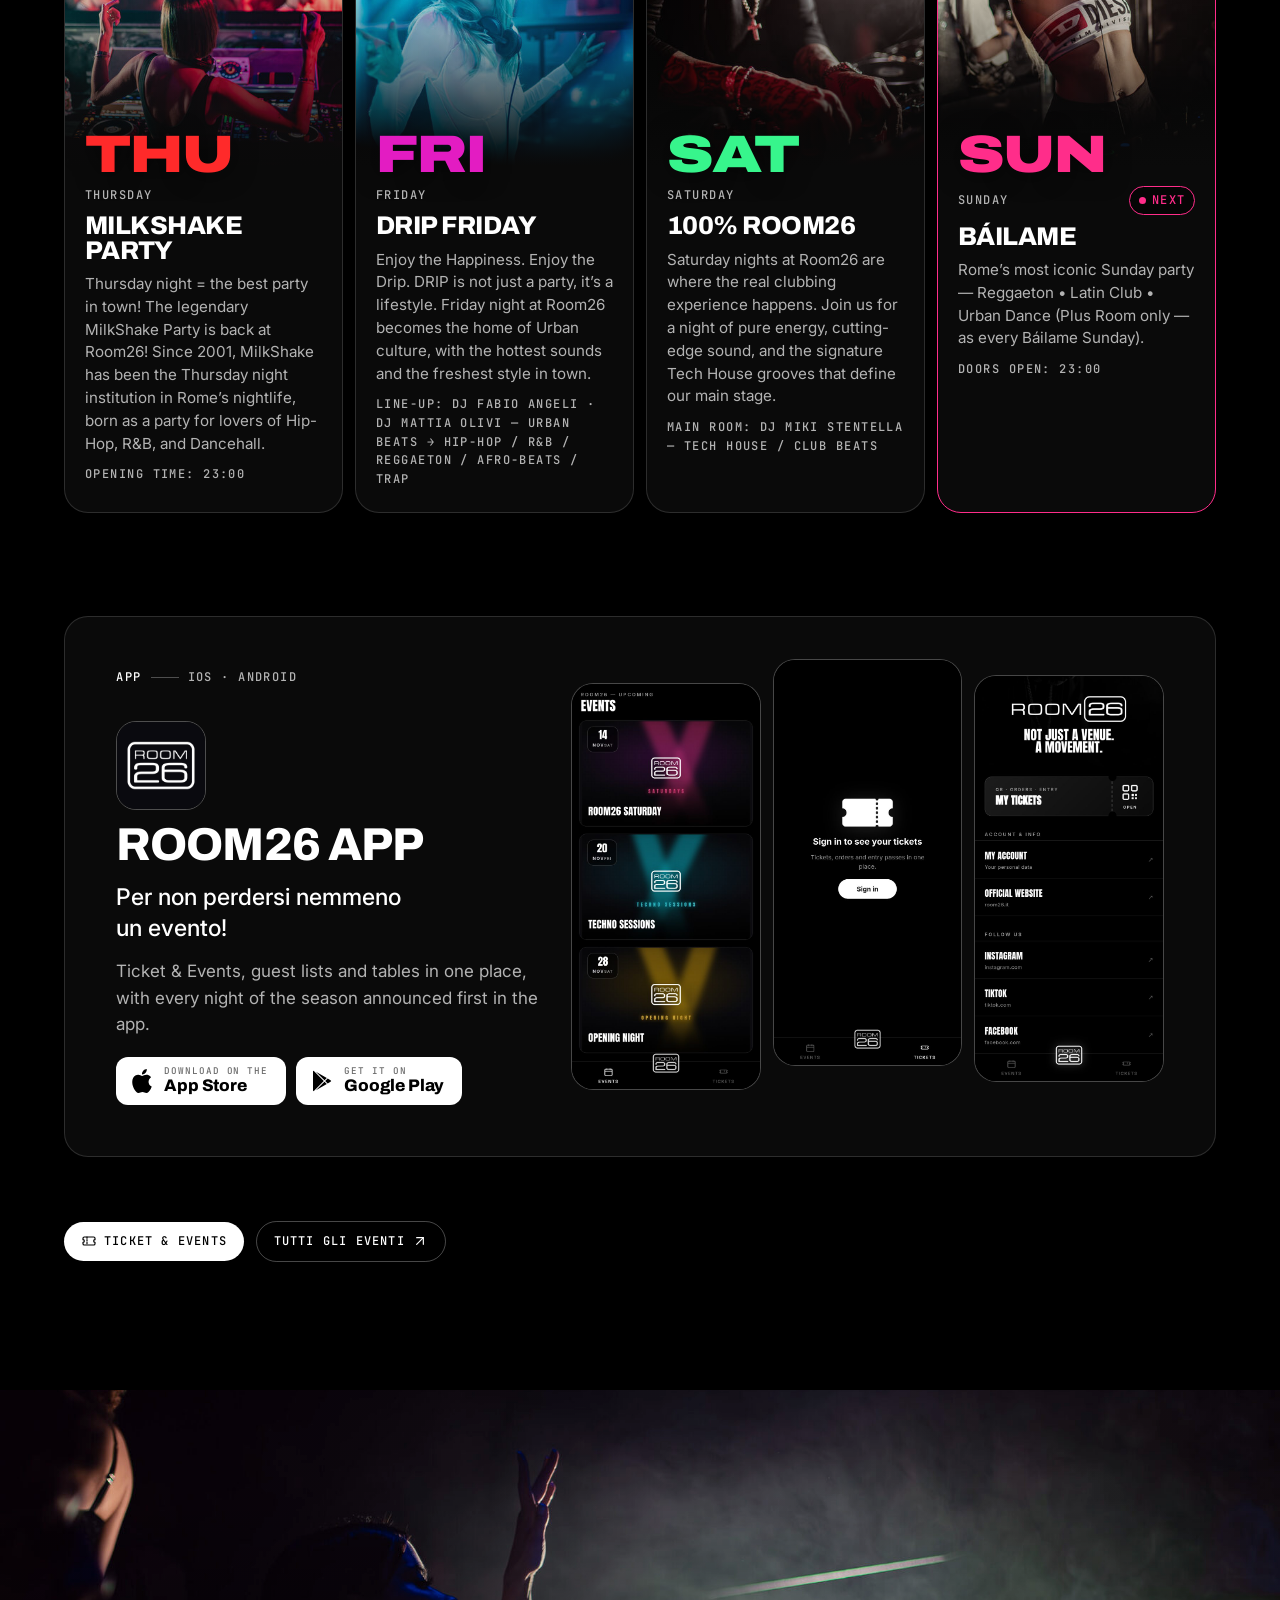
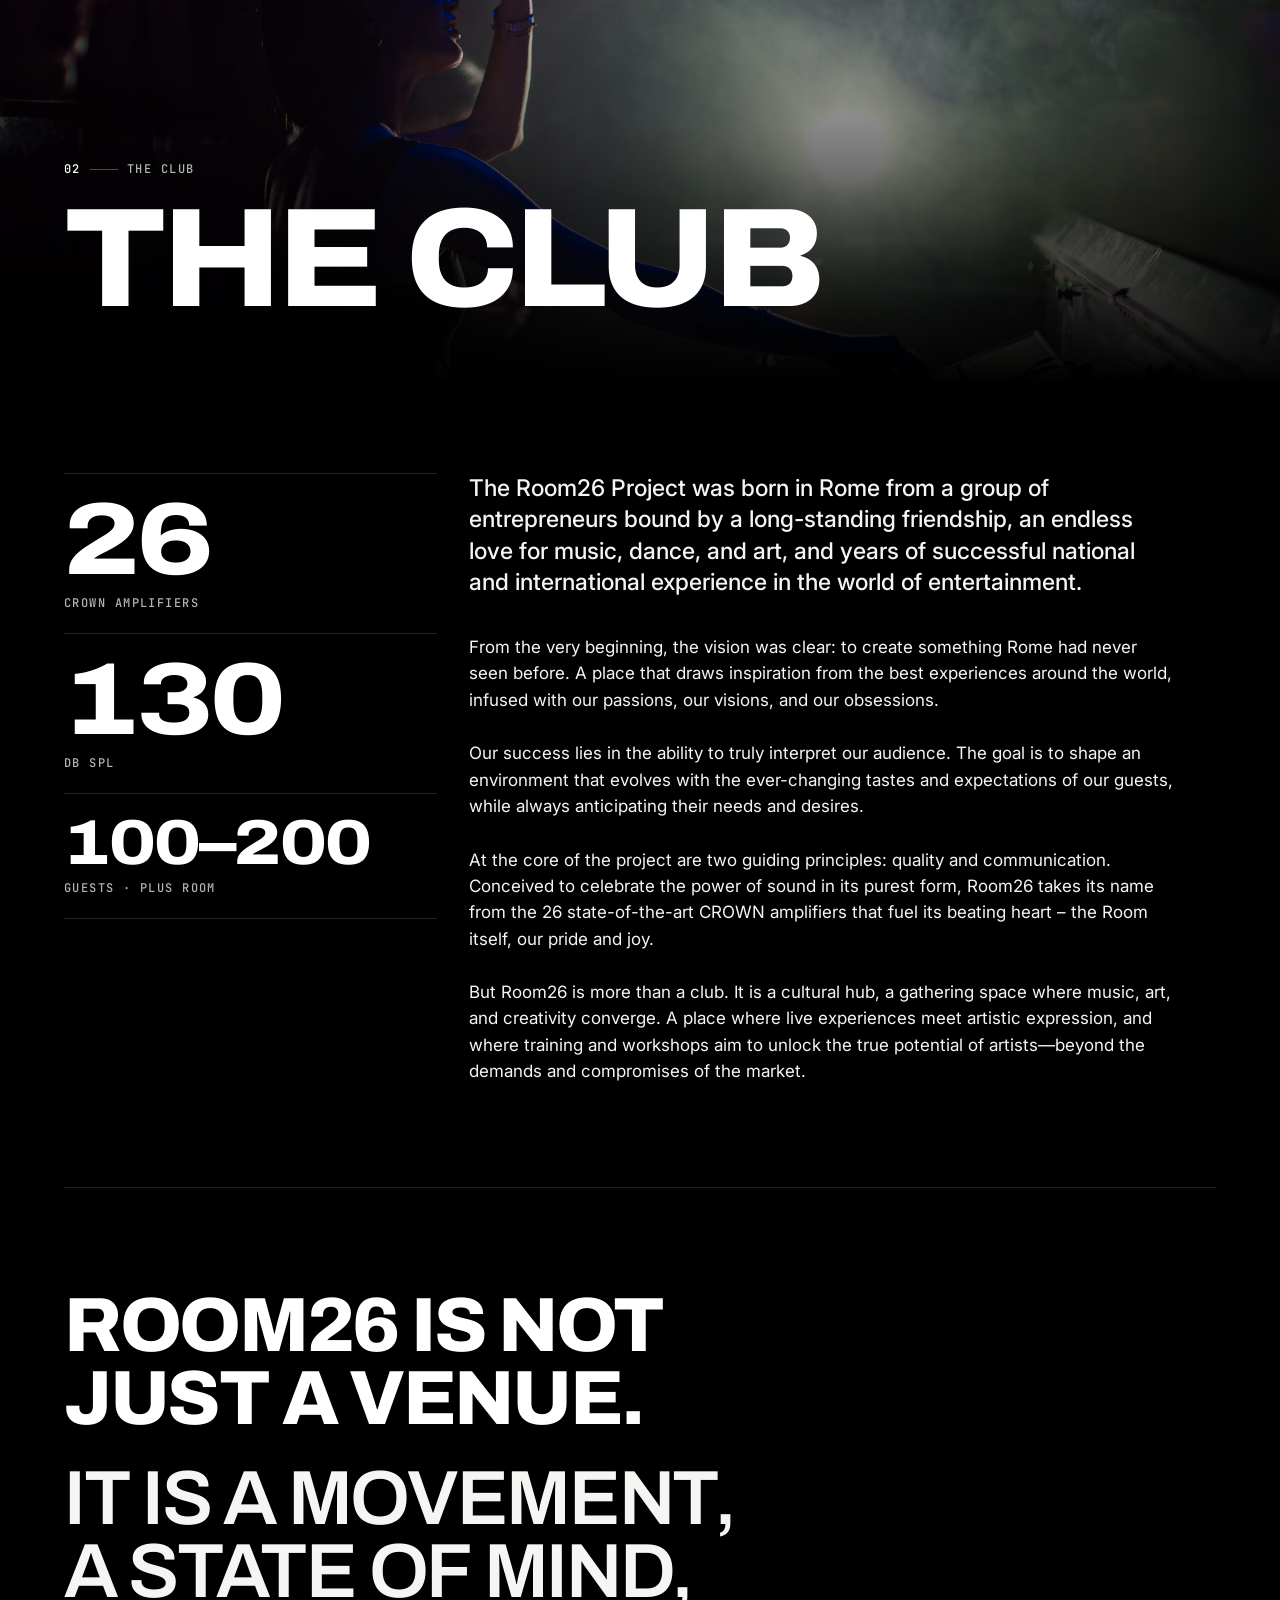
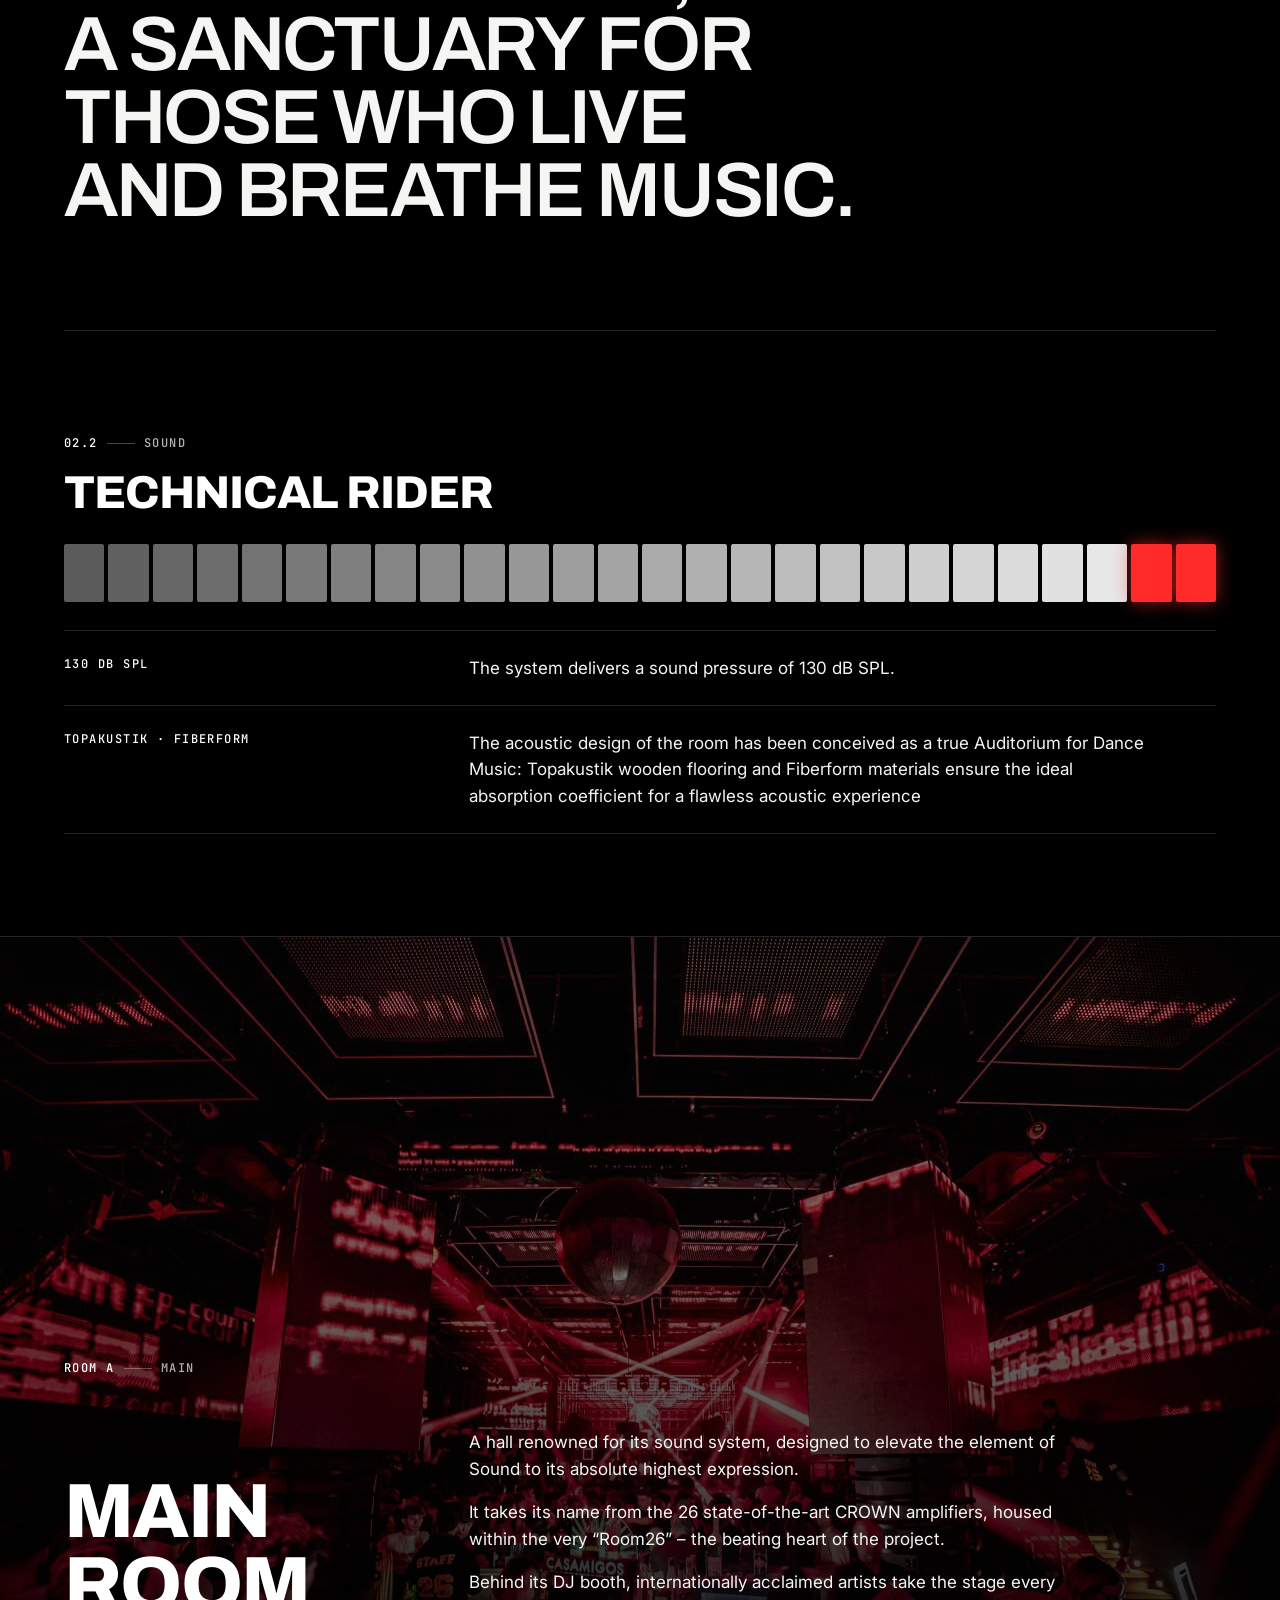
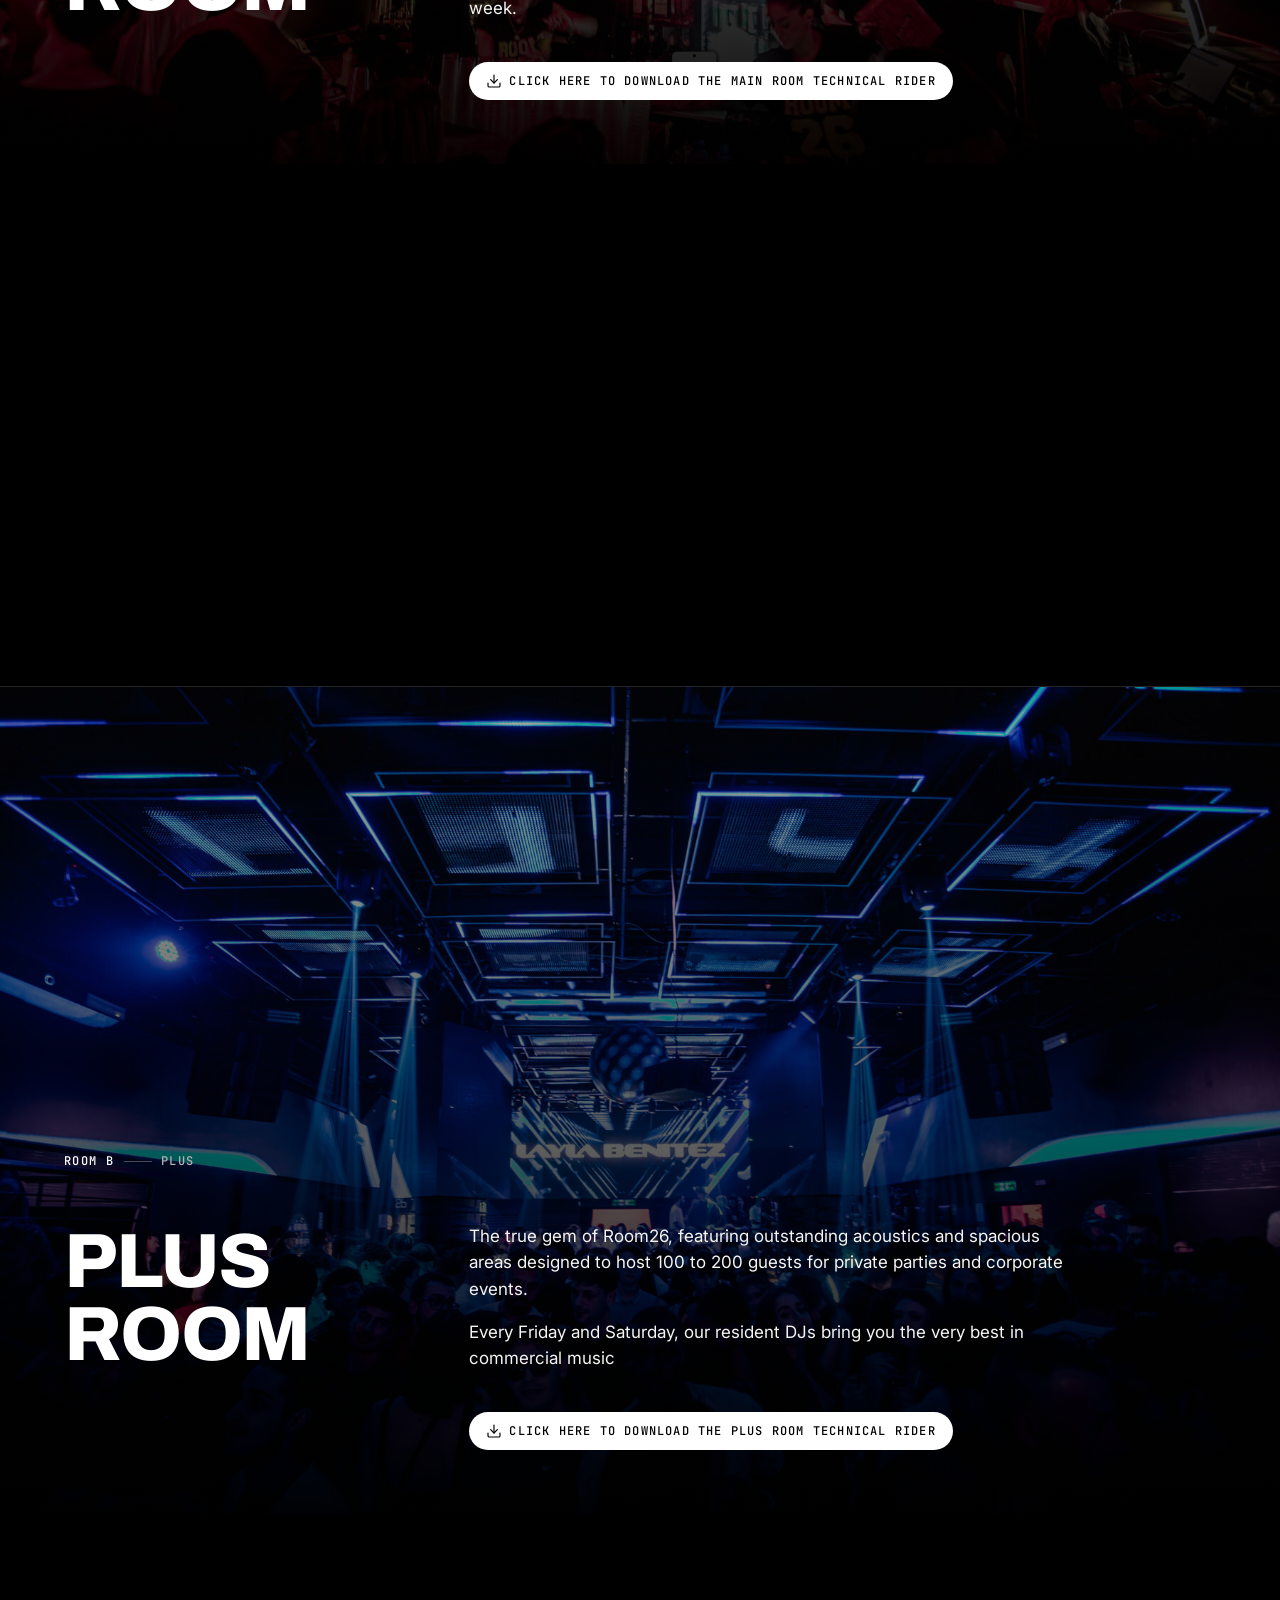
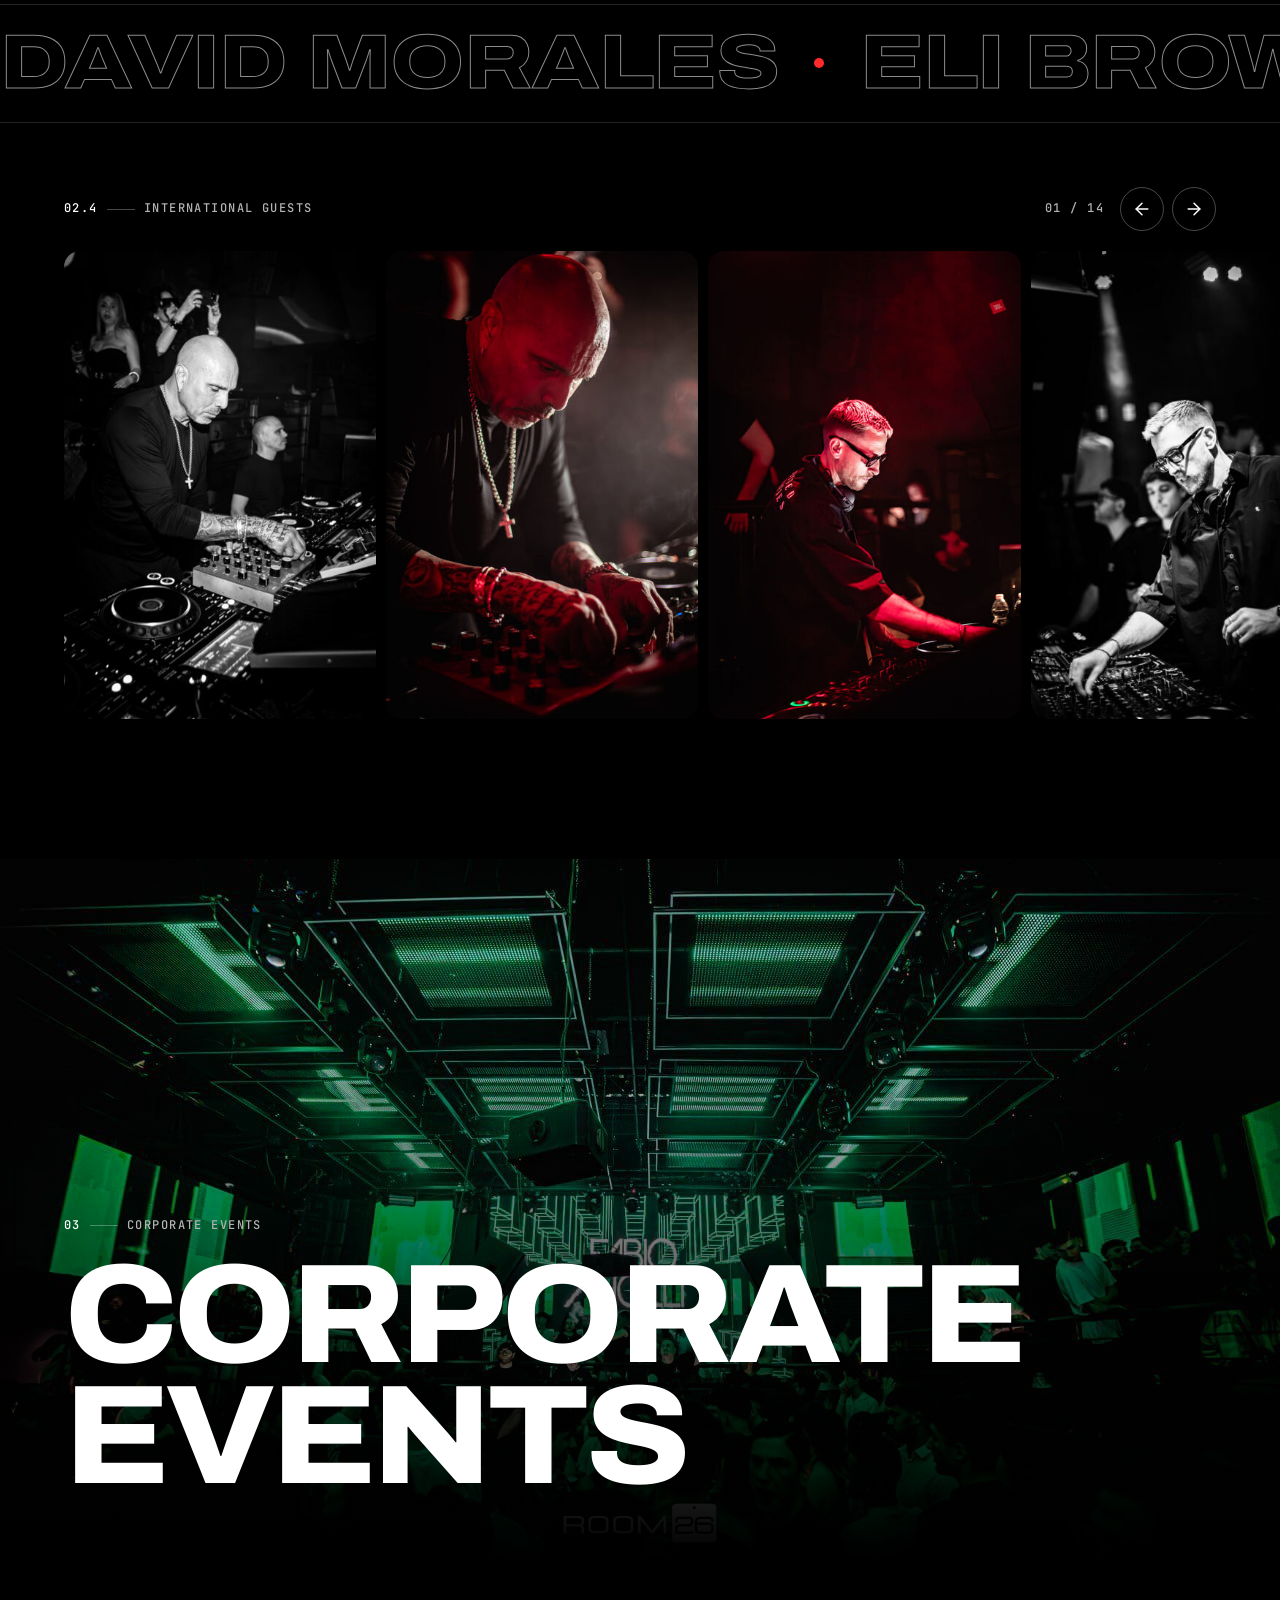
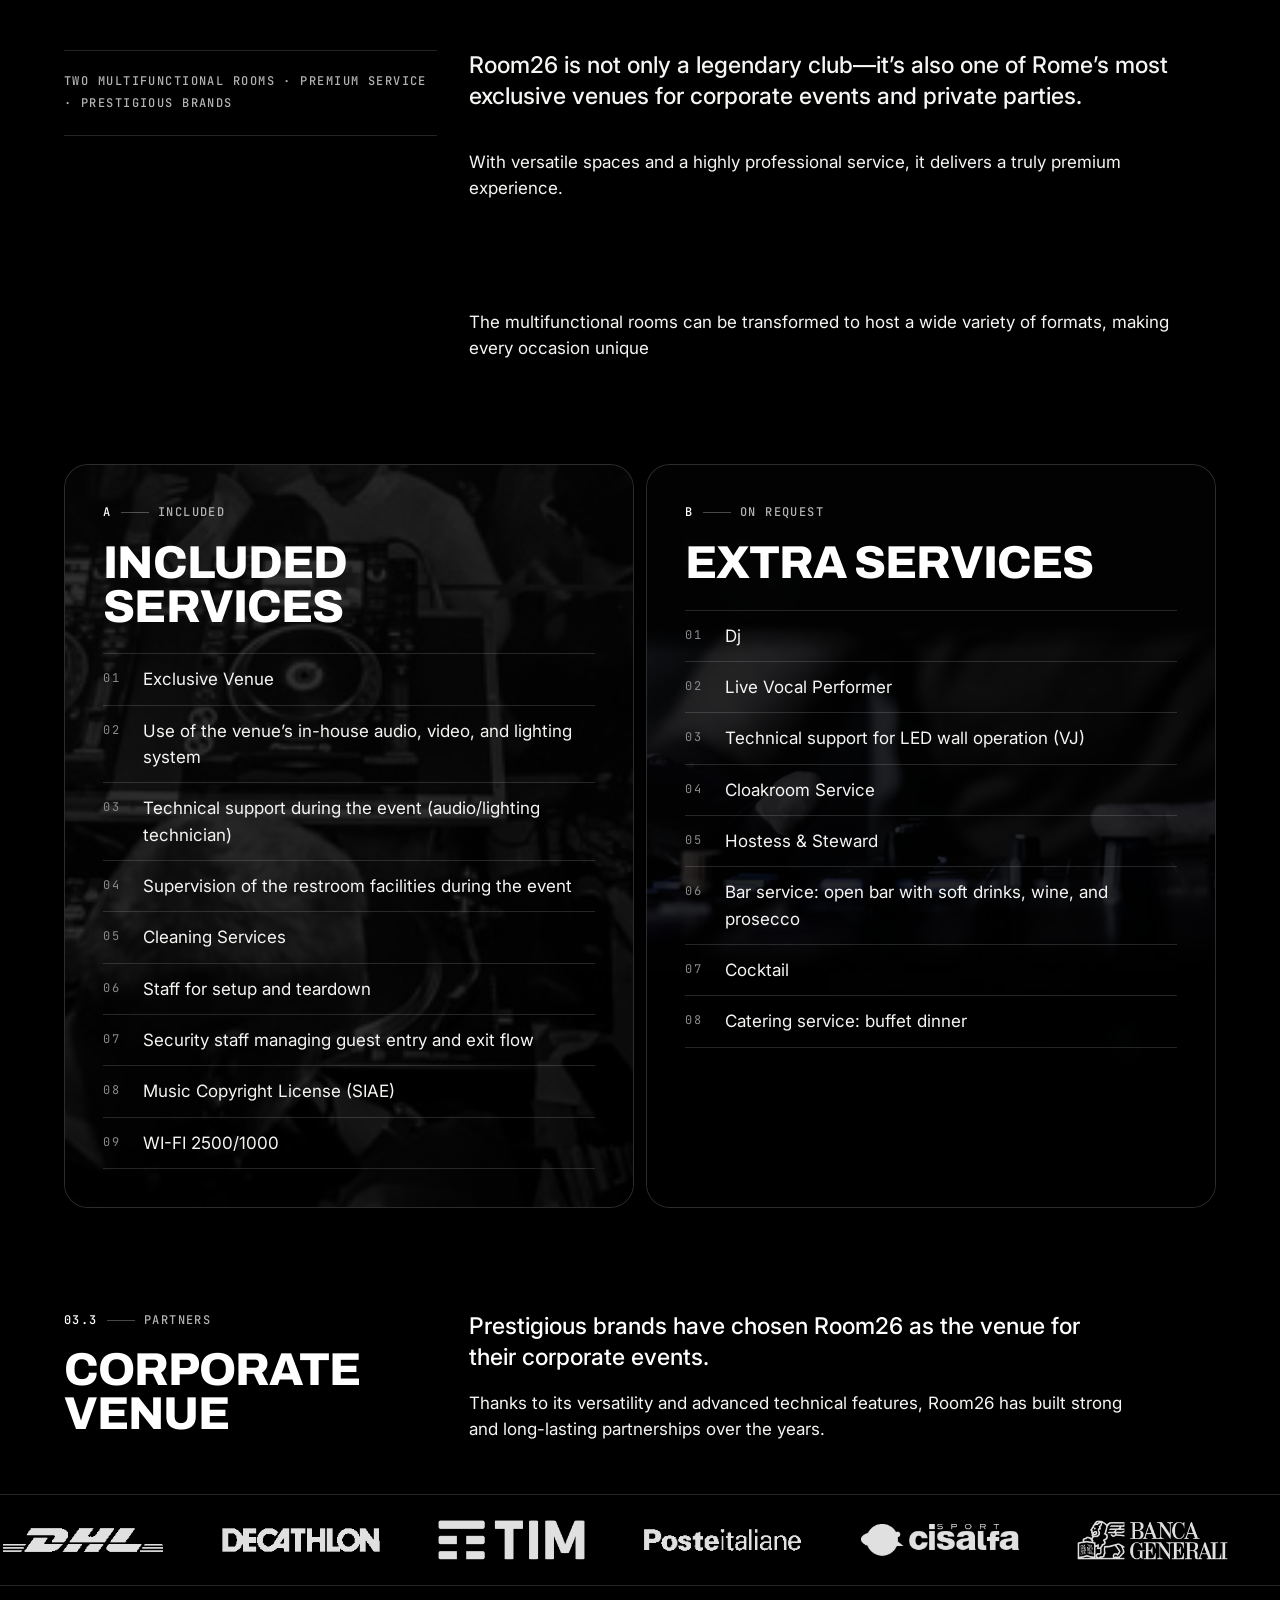
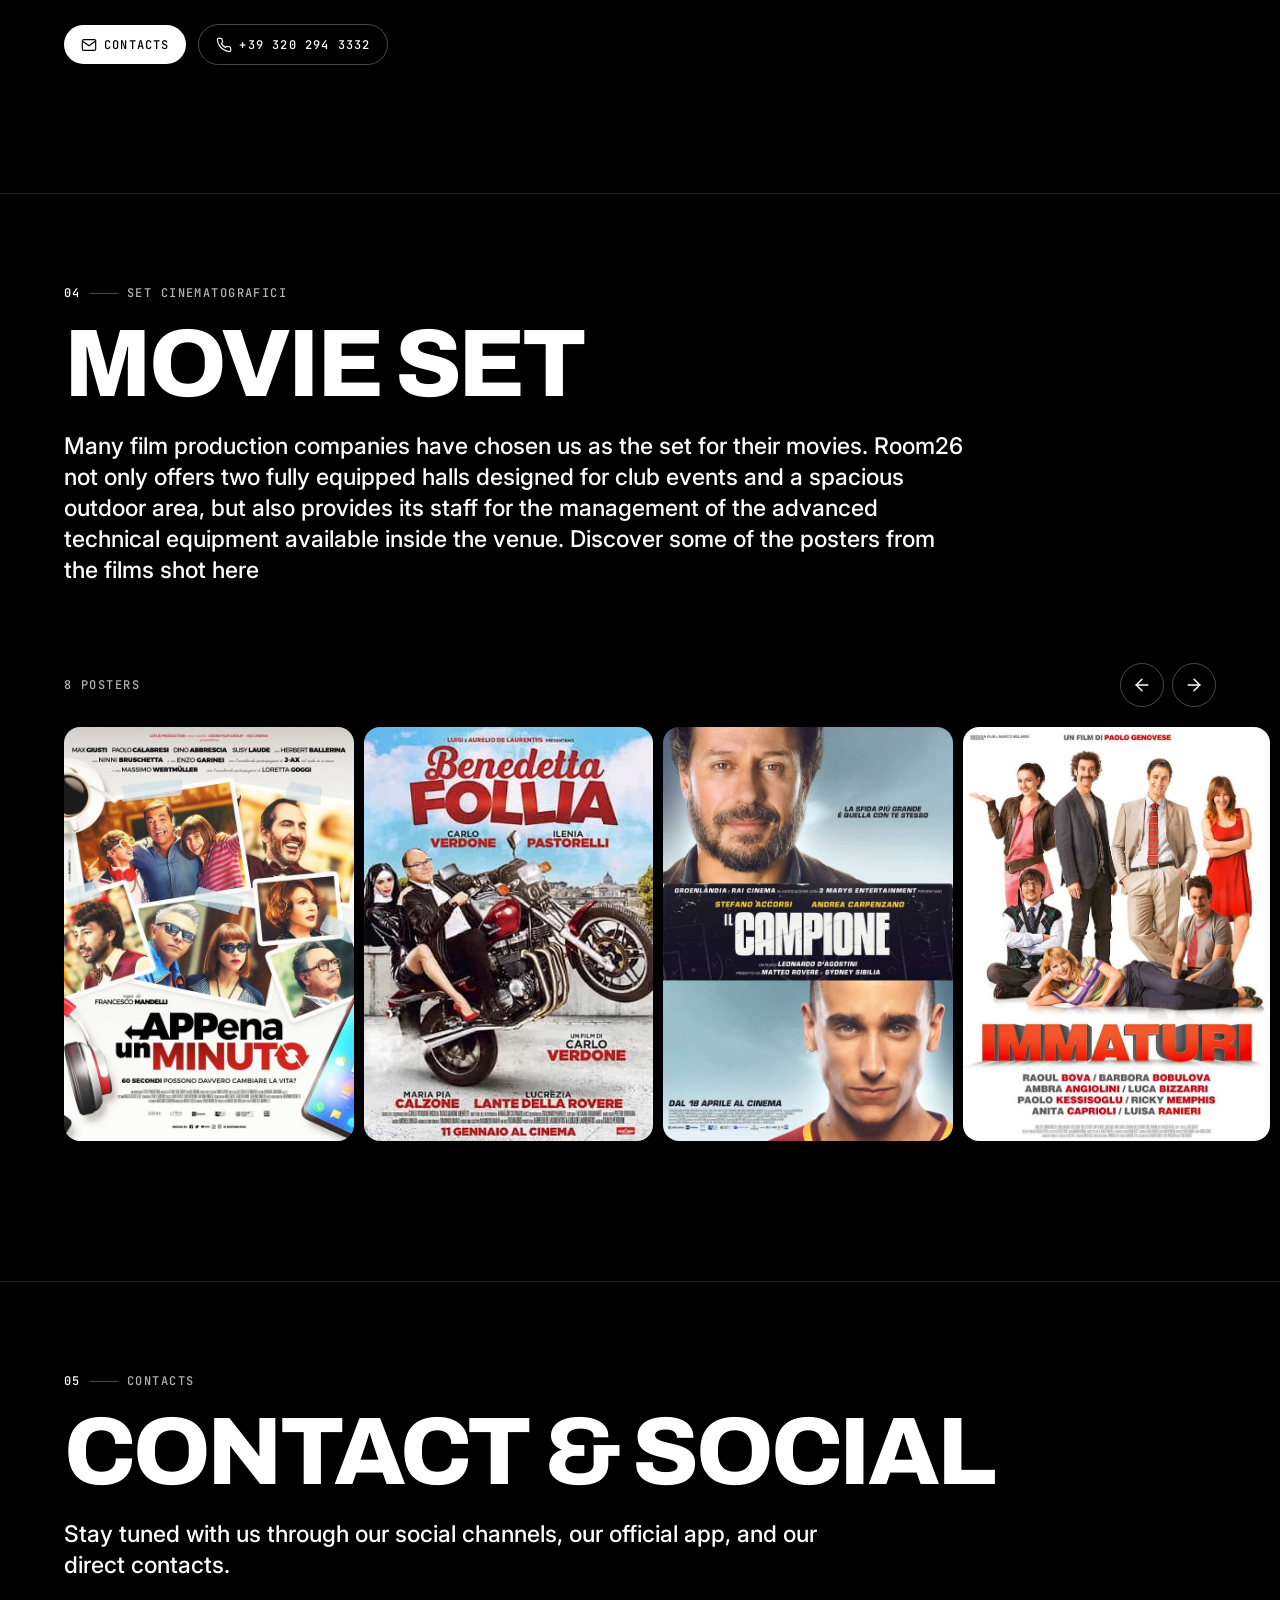
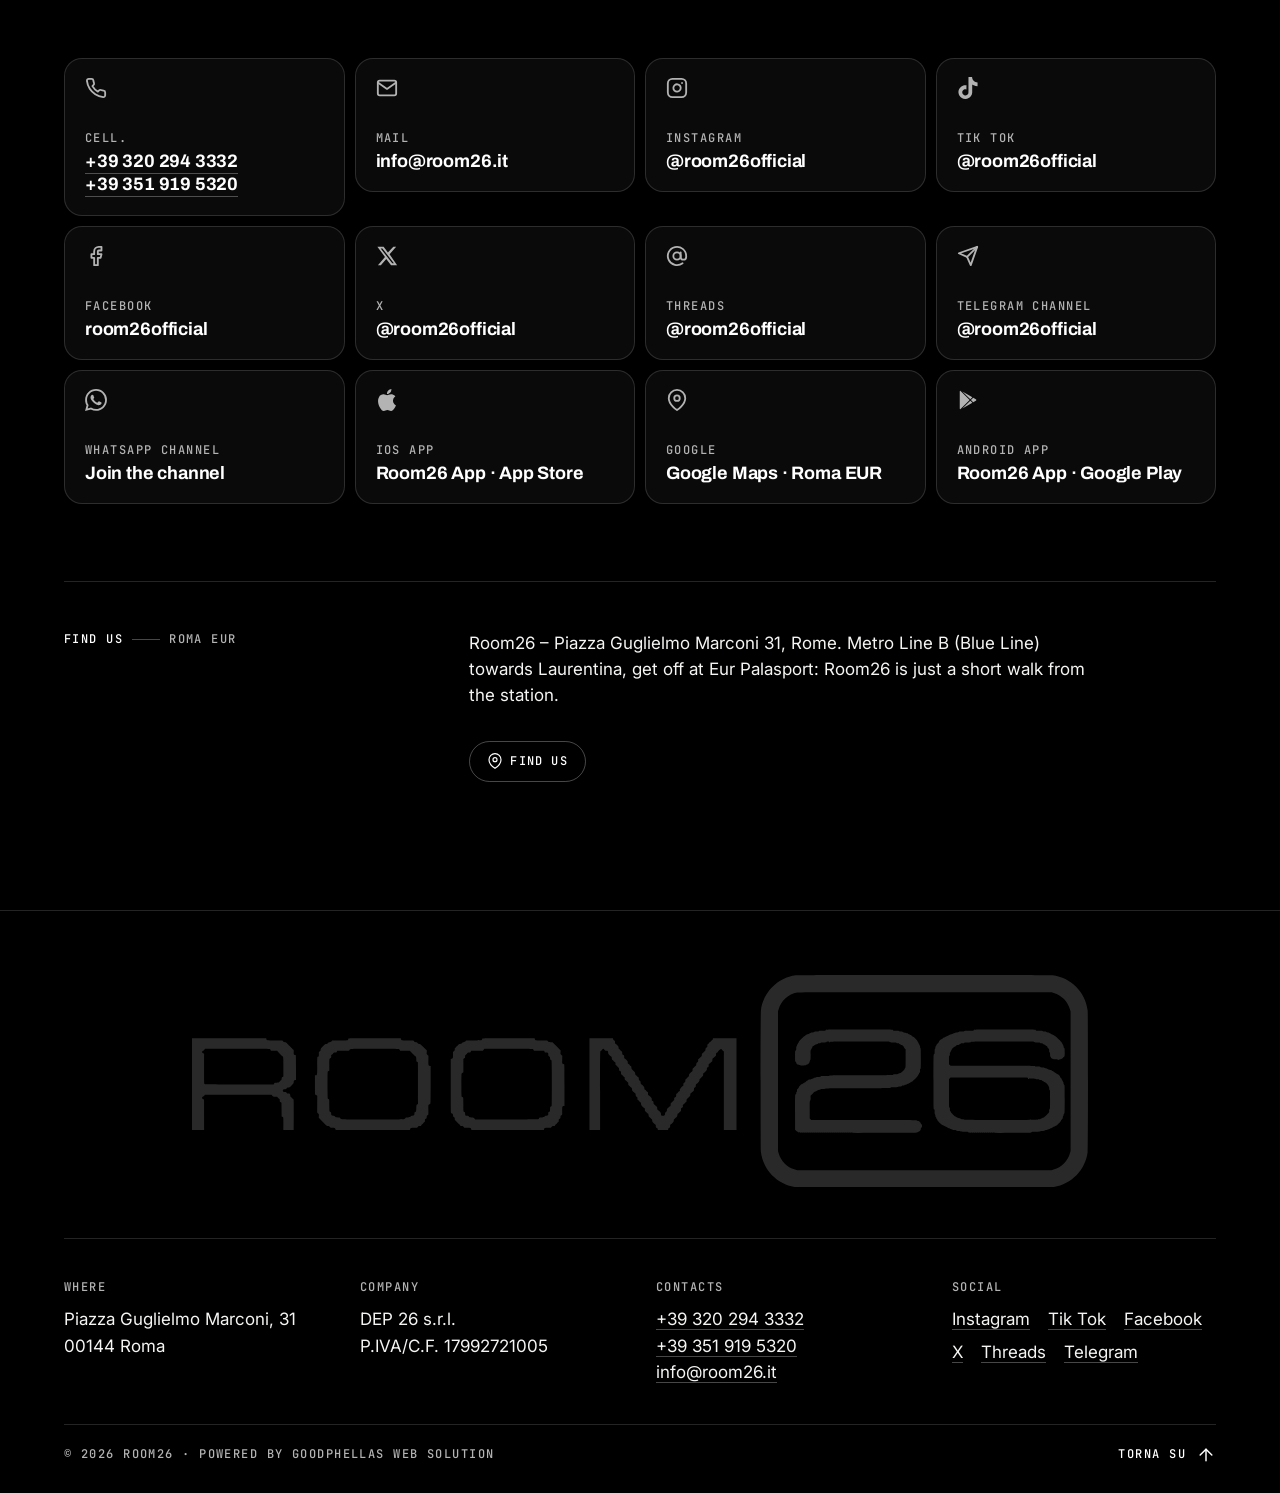
==== commit deeed8ed: "Logo ufficiale Room26 con scritta lunga (ROOM + 26 nel riquadro) ricostruito in vettoriale: hero, he" ====
--- a/index.html
+++ b/index.html
@@ -70,8 +70,7 @@
 <body>
 
 <svg xmlns="http://www.w3.org/2000/svg" style="display:none" aria-hidden="true">
-  <symbol id="logo-badge" viewBox="0 0 1620 1176"><g transform="translate(0.000000,1176.000000) scale(0.100000,-0.100000)" fill="currentColor" stroke="none"><path d="M0 5880 l0 -5880 8100 0 8100 0 0 5880 0 5880 -8100 0 -8100 0 0 -5880z m14300 5560 c381 -49 752 -233 1029 -511 291 -291 466 -647 517 -1049 21 -167 21 -7804 0 -7980 -34 -277 -131 -536 -295 -780 -123 -182 -326 -383 -501 -494 -25 -16 -56 -37 -70 -46 -47 -31 -255 -127 -330 -152 -129 -43 -181 -56 -313 -77 -127 -21 -127 -21 -6251 -21 -5971 0 -6126 0 -6247 19 -177 27 -284 59 -459 134 -52 22 -107 49 -122 59 -14 10 -29 18 -31 18 -15 0 -152 92 -232 155 -336 266 -546 602 -654 1045 -25 105 -25 105 -29 4065 -2 2713 0 3989 8 4052 44 386 229 763 514 1049 84 83 220 194 313 253 53 34 240 129 288 147 156 58 307 98 426 113 93 12 12346 13 12439 1z"/> <path d="M2010 10853 c-177 -18 -298 -53 -442 -126 -345 -176 -585 -500 -650 -877 -11 -61 -13 -825 -13 -3970 0 -3579 1 -3901 16 -3970 20 -88 45 -177 58 -205 5 -11 23 -51 41 -90 49 -110 137 -233 240 -335 176 -176 354 -272 616 -332 99 -23 99 -23 6209 -23 6110 0 6110 0 6210 23 187 43 322 102 459 200 262 188 442 475 492 782 21 127 21 7793 0 7920 -54 330 -240 618 -524 806 -136 91 -254 140 -437 182 -64 15 -612 16 -6155 17 -3347 1 -6101 0 -6120 -2z m4755 -1442 c217 -27 313 -62 391 -143 123 -129 158 -316 157 -848 0 -803 -88 -941 -623 -980 -169 -12 -895 -12 -1175 0 -358 15 -488 62 -588 213 -81 122 -96 215 -104 643 -16 894 63 1061 527 1110 354 38 1119 40 1415 5z m3019 4 c190 -21 323 -62 391 -122 89 -78 125 -161 157 -358 20 -117 22 -169 22 -510 0 -344 -2 -392 -22 -510 -39 -235 -95 -330 -233 -401 -131 -66 -321 -83 -909 -83 -873 0 -1026 20 -1162 154 -138 136 -162 258 -162 825 0 563 30 736 151 856 86 86 175 119 373 140 332 35 1104 40 1394 9z m-5959 -4 c253 -26 378 -123 435 -336 18 -69 21 -107 21 -270 0 -250 -18 -322 -99 -401 -32 -32 -94 -67 -154 -87 -31 -11 -20 -23 45 -55 105 -52 154 -128 168 -260 14 -137 12 -547 -3 -560 -17 -14 -214 -15 -238 -2 -19 10 -20 23 -20 203 0 337 -18 422 -103 489 -80 62 -70 62 -865 66 -547 2 -727 0 -738 -9 -12 -9 -14 -73 -14 -375 0 -424 14 -384 -135 -384 -53 0 -105 5 -116 10 -19 10 -19 32 -19 988 0 769 3 981 13 991 16 17 1653 10 1822 -8z m7667 -10 c12 -16 53 -76 89 -132 36 -57 87 -137 113 -176 51 -81 126 -199 161 -253 12 -19 42 -66 67 -105 25 -38 67 -104 93 -145 27 -41 63 -97 80 -125 18 -27 54 -84 80 -125 27 -41 63 -97 80 -125 18 -27 53 -83 79 -122 25 -40 67 -106 92 -145 26 -40 59 -93 75 -118 55 -87 62 -87 114 3 20 34 65 107 100 162 35 55 80 127 101 160 21 33 53 85 72 115 77 120 316 499 364 575 17 28 41 66 53 85 44 69 93 146 131 208 97 155 178 278 188 284 20 14 511 9 524 -4 9 -9 12 -243 12 -990 0 -977 0 -977 -21 -989 -22 -11 -232 -10 -244 2 -3 4 -5 387 -5 853 0 574 -3 853 -10 866 -13 24 -66 27 -96 6 -11 -8 -51 -63 -89 -123 -80 -125 -145 -227 -190 -298 -85 -132 -178 -277 -271 -425 -26 -41 -67 -105 -91 -142 -24 -38 -62 -98 -86 -135 -24 -38 -66 -103 -93 -146 -27 -43 -76 -119 -108 -170 -32 -51 -69 -108 -81 -127 -77 -120 -99 -152 -115 -160 -10 -6 -59 -10 -109 -10 -99 0 -103 2 -148 74 -14 23 -40 64 -58 91 -18 28 -58 89 -89 138 -123 192 -171 265 -211 327 -44 68 -135 210 -190 295 -17 28 -62 97 -100 155 -73 113 -106 164 -180 280 -51 80 -99 154 -188 291 -31 48 -64 90 -73 93 -26 10 -79 7 -92 -6 -9 -9 -12 -214 -12 -863 0 -649 -3 -854 -12 -863 -15 -15 -211 -16 -239 -2 -19 10 -19 32 -19 988 0 747 3 981 12 990 9 9 81 12 264 12 252 0 252 0 276 -29z m-5040 -2873 c614 -85 1012 -362 1118 -778 28 -109 39 -263 40 -525 0 -355 -23 -518 -96 -672 -51 -107 -87 -158 -178 -249 -165 -164 -404 -282 -709 -350 -265 -58 -412 -64 -1825 -64 -680 -1 -1296 -5 -1368 -10 -256 -19 -487 -67 -609 -127 -169 -83 -252 -168 -274 -281 -15 -79 -17 -973 -2 -1001 7 -11 20 -25 31 -31 12 -7 795 -10 2397 -10 2287 0 2381 -1 2445 -19 131 -36 202 -125 202 -256 1 -97 -24 -172 -76 -229 -77 -83 175 -76 -2845 -76 -2662 0 -2683 0 -2736 20 -57 21 -85 46 -109 95 -20 40 -32 860 -18 1300 9 327 16 375 75 510 56 129 225 313 355 386 19 11 55 31 80 45 143 80 391 167 574 200 165 30 195 34 396 48 159 11 482 14 1440 15 1427 2 1509 5 1765 73 230 61 343 186 363 403 4 44 5 211 2 370 -5 290 -5 290 -36 356 -18 37 -49 85 -69 108 -35 38 -117 101 -133 101 -4 0 -20 7 -36 15 -39 21 -219 61 -341 76 -145 19 -2921 19 -3080 0 -115 -13 -273 -49 -362 -81 -115 -43 -198 -117 -246 -218 -31 -67 -31 -67 -38 -297 -8 -270 -14 -300 -78 -362 -68 -66 -122 -84 -268 -90 -188 -8 -280 32 -336 146 -21 44 -22 58 -21 266 1 294 27 427 119 602 192 366 549 538 1250 602 50 5 772 8 1605 7 1330 -2 1529 -4 1632 -18z m6468 7 c185 -17 200 -19 320 -47 79 -18 167 -46 265 -82 268 -99 502 -293 608 -505 67 -132 91 -235 91 -396 1 -125 -1 -144 -21 -180 -66 -124 -215 -169 -433 -131 -172 30 -228 85 -241 239 -18 206 -63 305 -182 395 -82 61 -170 97 -322 128 -171 36 -2909 44 -3215 10 -409 -46 -681 -182 -784 -390 -54 -108 -67 -184 -72 -406 -5 -178 -3 -197 13 -218 19 -23 19 -23 1813 -27 987 -2 1840 -7 1895 -10 368 -23 677 -95 944 -222 150 -72 237 -130 331 -222 153 -151 246 -341 270 -554 13 -110 12 -969 0 -1080 -39 -337 -216 -586 -535 -752 -72 -38 -91 -46 -210 -88 -162 -58 -398 -107 -610 -128 -81 -8 -571 -13 -1501 -16 -1207 -4 -1409 -3 -1595 11 -337 26 -530 66 -789 163 -469 176 -683 409 -732 795 -19 154 -19 2573 1 2708 52 366 286 631 701 797 54 22 158 57 255 86 113 35 280 69 470 97 33 5 139 14 235 20 96 6 195 12 220 13 25 2 630 4 1345 5 1089 2 1327 -1 1465 -13z"/> <path d="M5495 9174 c-160 -16 -262 -44 -298 -82 -81 -87 -102 -227 -101 -682 1 -580 27 -659 236 -701 233 -48 1192 -50 1446 -3 154 28 206 84 238 256 28 154 28 836 0 977 -46 227 -140 252 -939 250 -287 -1 -491 -6 -582 -15z"/> <path d="M8535 9174 c-342 -35 -366 -67 -396 -542 -13 -197 -3 -530 21 -695 21 -145 76 -202 225 -231 155 -31 762 -45 1148 -26 411 20 483 57 523 267 28 144 28 888 1 1004 -50 215 -150 240 -940 238 -298 -1 -488 -6 -582 -15z"/> <path d="M2265 9168 c-3 -13 -4 -180 -3 -373 l3 -350 750 0 c750 0 750 0 816 23 78 27 119 65 150 142 19 48 22 74 23 210 0 140 -2 160 -22 205 -40 87 -81 118 -192 143 -53 13 -197 16 -792 19 -727 4 -727 4 -733 -19z"/> <path d="M8952 4327 c-22 -23 -22 -23 -22 -650 0 -541 2 -638 16 -709 52 -262 247 -418 630 -505 119 -27 119 -27 1604 -31 998 -2 1526 0 1610 7 325 28 572 149 662 325 54 106 58 144 58 588 0 370 -2 422 -20 500 -53 241 -198 357 -530 423 -41 9 -91 20 -110 25 -19 5 -124 19 -232 30 -190 19 -261 20 -1921 20 -1724 0 -1724 0 -1745 -23z"/></g></symbol>
-  <symbol id="logo-wide" viewBox="0 0 1570 370"><g transform="translate(0.000000,370.000000) scale(0.100000,-0.100000)" fill="currentColor" stroke="none"><path d="M10573 3620 c-115 -12 -164 -28 -254 -80 -207 -119 -317 -258 -394 -496 -30 -93 -35 -262 -35 -1194 0 -932 5 -1101 35 -1194 34 -104 95 -230 138 -283 90 -112 261 -235 372 -268 110 -33 245 -35 2405 -35 2160 0 2165 0 2277 21 95 18 122 27 177 62 36 23 84 53 107 67 54 32 171 165 205 232 33 66 52 88 76 88 17 0 18 43 18 1310 0 1267 -1 1310 -18 1310 -24 0 -43 22 -76 88 -34 67 -151 200 -205 232 -23 14 -71 44 -107 67 -55 35 -82 44 -177 62 -112 21 -114 21 -2292 20 -1199 -1 -2213 -5 -2252 -9z m4564 -232 c153 -61 330 -277 358 -435 21 -115 21 -2091 0 -2206 -22 -128 -106 -251 -248 -364 -122 -98 148 -88 -2412 -88 -1243 0 -2282 4 -2308 8 -51 9 -180 89 -248 154 -47 45 -144 223 -158 291 -8 37 -11 370 -11 1102 0 732 3 1065 11 1102 14 68 111 246 158 291 71 68 197 145 248 152 26 4 53 8 58 10 6 2 1023 3 2260 2 2094 -2 2253 -3 2292 -19z"/> <path d="M11080 2740 c-41 -10 -119 -23 -173 -29 -121 -14 -145 -24 -229 -95 -67 -57 -67 -57 -103 -169 -43 -132 -42 -165 11 -245 103 -156 223 -108 293 117 24 78 62 128 116 152 38 17 82 18 653 19 610 2 612 2 647 -20 124 -77 177 -254 114 -385 -35 -73 -68 -86 -243 -97 -78 -4 -159 -12 -181 -18 -23 -5 -230 -10 -496 -10 -457 0 -457 0 -575 -30 -119 -31 -150 -46 -252 -123 -42 -31 -56 -51 -84 -115 -33 -77 -33 -77 -33 -353 0 -307 1 -309 87 -371 33 -23 33 -23 1021 -23 989 0 989 0 1023 37 54 59 39 134 -36 189 -49 37 -117 39 -931 39 -460 0 -806 3 -820 9 -53 20 -62 43 -56 138 8 137 56 253 127 305 50 36 113 40 735 47 610 6 610 6 720 45 183 64 247 113 286 216 40 103 36 452 -6 558 -13 32 -35 56 -89 96 -92 69 -98 72 -191 90 -44 8 -111 22 -150 30 -113 25 -1080 21 -1185 -4z"/> <path d="M13575 2744 c-38 -8 -124 -23 -190 -34 -106 -17 -132 -26 -225 -73 -126 -65 -155 -98 -194 -218 -27 -84 -27 -84 -24 -609 3 -525 3 -525 40 -603 27 -56 46 -82 69 -95 17 -9 65 -37 106 -61 76 -45 158 -71 224 -71 19 0 69 -9 110 -20 100 -27 1110 -31 1195 -5 27 8 95 22 151 30 125 18 151 28 233 97 121 101 148 166 157 368 6 132 -9 330 -28 392 -17 53 -96 137 -170 182 -168 101 -136 98 -984 102 -793 5 -745 0 -772 75 -37 100 19 198 147 258 55 26 55 26 690 29 440 2 646 0 672 -8 56 -16 92 -52 123 -122 72 -164 167 -200 259 -98 43 48 50 74 43 156 -8 83 -23 110 -99 178 -91 81 -134 100 -303 135 -150 31 -150 31 -655 30 -378 -1 -523 -5 -575 -15z m635 -857 c449 -4 467 -6 599 -63 88 -38 95 -54 99 -231 5 -169 -8 -222 -71 -290 -87 -95 -35 -88 -682 -91 -605 -3 -660 0 -744 43 -65 33 -94 68 -137 165 -41 91 -41 93 -36 302 3 173 8 175 356 171 111 -2 388 -4 616 -6z"/> <path d="M0 1811 l0 -801 70 0 c145 0 154 18 157 318 2 250 3 253 72 272 76 21 939 9 1046 -15 12 -2 50 -33 86 -68 87 -85 109 -140 110 -280 1 -165 29 -218 117 -219 115 -1 127 26 127 282 0 213 -1 219 -66 300 -56 69 -51 124 15 199 65 73 71 99 71 301 0 205 -7 236 -73 335 -42 63 -55 74 -122 108 -112 56 -156 59 -927 64 l-683 5 0 -801z m1277 565 c193 -23 284 -106 285 -258 0 -122 -53 -210 -157 -260 -60 -28 -60 -28 -571 -28 -348 0 -521 4 -543 11 -54 19 -59 42 -62 281 -3 230 -1 239 46 258 35 15 876 11 1002 -4z"/> <path d="M2765 2605 c-5 -3 -64 -8 -130 -13 -115 -9 -124 -11 -219 -58 -95 -47 -101 -52 -139 -114 -22 -36 -46 -85 -54 -110 -20 -66 -33 -284 -33 -560 1 -331 6 -367 78 -510 57 -115 57 -115 127 -152 122 -64 150 -70 385 -79 118 -4 280 -11 360 -15 173 -9 573 11 678 32 84 18 195 71 235 112 36 38 77 155 121 348 22 96 23 532 2 614 -8 30 -17 75 -21 100 -39 261 -152 365 -428 395 -127 14 -930 22 -962 10z m825 -232 c145 -8 145 -8 212 -47 106 -63 102 -46 106 -476 3 -427 5 -416 -92 -507 -115 -108 -112 -107 -592 -111 -527 -4 -674 19 -718 113 -15 32 -22 58 -60 248 -20 100 -21 320 -1 402 8 33 14 79 15 102 0 39 23 113 52 171 26 51 139 94 273 103 66 5 129 11 140 13 28 6 491 -2 665 -11z"/> <path d="M5035 2595 c-154 -14 -167 -18 -263 -74 -67 -40 -134 -120 -161 -193 -34 -91 -53 -609 -31 -838 14 -146 31 -206 87 -294 105 -166 278 -201 993 -200 360 0 533 16 625 55 144 62 207 148 235 319 6 41 18 100 26 131 17 68 20 524 4 579 -6 19 -19 90 -30 158 -22 135 -30 156 -85 219 -49 58 -175 119 -275 134 -115 17 -952 20 -1125 4z m940 -223 c128 -6 144 -9 187 -34 70 -42 106 -75 116 -111 31 -101 30 -741 -1 -802 -43 -85 -113 -138 -231 -174 -102 -32 -830 -32 -965 -1 -47 11 -96 23 -108 25 -39 9 -89 62 -115 122 -52 118 -58 705 -8 803 62 121 134 160 319 172 74 5 137 11 140 14 7 7 454 -2 666 -14z"/> <path d="M7051 2601 c-18 -5 -43 -19 -55 -30 -21 -22 -21 -22 -21 -744 0 -675 1 -724 18 -758 41 -82 173 -82 214 0 17 33 18 84 23 626 3 325 9 596 13 603 23 35 110 -23 151 -100 16 -29 44 -74 63 -99 18 -26 33 -51 33 -55 0 -11 103 -167 155 -236 20 -26 42 -62 50 -81 8 -19 30 -55 49 -80 19 -25 42 -60 52 -79 9 -18 32 -52 50 -74 18 -23 39 -54 46 -70 12 -29 85 -143 139 -219 16 -22 44 -64 64 -93 56 -84 135 -116 225 -92 36 10 50 24 115 111 41 55 75 105 75 111 0 6 18 34 40 63 21 28 46 67 54 86 8 18 29 52 46 74 18 22 43 63 57 90 14 28 38 66 53 85 15 19 35 51 45 70 10 19 33 53 51 75 18 22 38 54 44 69 6 16 29 54 51 85 38 53 55 80 148 233 55 90 136 149 158 116 4 -7 10 -276 13 -598 5 -537 6 -588 23 -621 41 -82 173 -82 214 0 17 33 18 86 21 733 2 383 -1 711 -5 729 -17 65 -45 74 -221 74 -86 0 -169 -3 -184 -8 -39 -10 -96 -63 -120 -110 -11 -22 -37 -62 -58 -89 -21 -26 -42 -58 -46 -71 -4 -12 -29 -53 -55 -91 -27 -38 -49 -74 -49 -79 0 -6 -18 -33 -39 -61 -22 -28 -45 -64 -52 -81 -8 -16 -36 -65 -64 -107 -85 -129 -109 -167 -143 -226 -18 -31 -42 -66 -52 -77 -10 -11 -28 -40 -40 -65 -28 -56 -114 -166 -138 -175 -19 -7 -80 54 -122 126 -14 23 -48 75 -76 118 -28 42 -54 84 -57 95 -4 10 -25 44 -48 75 -58 81 -128 190 -151 236 -12 22 -34 55 -49 73 -16 18 -41 56 -55 85 -15 29 -39 68 -54 87 -15 19 -35 51 -45 70 -10 19 -32 53 -50 75 -18 22 -40 56 -50 75 -22 45 -62 88 -100 108 -34 18 -295 27 -354 13z"/></g></symbol>
+  <symbol id="logo-wide" viewBox="0 0 3120 740"><g transform="translate(0.000000,740.000000) scale(0.100000,-0.100000)" fill="currentColor" stroke="none"><path d="M21025 7389 c-626 -78 -1137 -594 -1214 -1224 -15 -127 -15 -4803 0 -4930 78 -636 588 -1146 1224 -1224 128 -16 8802 -16 8930 0 636 78 1146 588 1224 1224 15 127 15 4803 0 4930 -78 636 -588 1146 -1224 1224 -111 13 -8832 13 -8940 0z m8985 -617 c281 -87 482 -289 562 -567 l23 -80 0 -2425 0 -2425 -23 -80 c-81 -281 -286 -486 -567 -567 l-80 -23 -4425 0 -4425 0 -80 23 c-281 81 -486 286 -567 567 l-23 80 0 2425 0 2425 23 80 c88 307 337 533 644 584 30 5 1919 8 4458 7 l4405 -1 75 -23z"/> <path d="M22067 5480 c-5 -19 -14 -20 -120 -20 -90 0 -117 -3 -127 -15 -9 -10 -32 -15 -75 -15 -43 0 -66 -5 -75 -15 -8 -9 -30 -15 -60 -15 -30 0 -52 -6 -60 -15 -7 -8 -23 -15 -35 -15 -13 0 -25 -7 -29 -15 -3 -10 -19 -15 -43 -15 -30 -1 -43 -7 -63 -30 -13 -17 -32 -30 -41 -30 -25 0 -209 -186 -209 -211 0 -11 -7 -22 -15 -25 -8 -4 -15 -16 -15 -28 0 -12 -9 -29 -20 -39 -11 -9 -17 -23 -14 -30 3 -8 -2 -20 -11 -27 -11 -9 -15 -31 -15 -76 0 -53 -3 -66 -20 -76 -19 -12 -20 -24 -20 -200 0 -178 1 -187 20 -193 12 -4 20 -15 20 -29 0 -25 38 -66 62 -66 9 0 21 -6 28 -14 16 -21 244 -20 261 0 6 8 19 14 28 14 30 0 91 72 91 107 0 17 7 39 16 48 14 14 16 41 15 183 -2 158 -1 168 19 185 11 10 18 22 14 28 -3 6 3 19 15 30 12 11 19 25 15 30 -8 14 15 39 36 39 9 0 30 13 46 30 21 22 38 30 65 30 23 0 39 6 43 15 3 10 19 15 45 15 25 0 41 5 45 15 4 12 26 15 106 15 80 0 102 3 106 15 4 10 20 15 45 15 26 0 42 -5 45 -15 4 -8 12 -15 19 -15 7 0 15 7 19 15 5 13 129 15 1035 15 905 0 1030 -2 1035 -15 4 -12 27 -15 121 -15 94 0 117 -3 121 -15 4 -10 20 -15 45 -15 26 0 42 -5 45 -15 4 -8 17 -15 30 -15 14 0 27 -7 30 -15 4 -8 16 -15 28 -15 26 0 69 -42 71 -70 1 -10 16 -31 33 -47 l32 -27 0 -322 c0 -310 -1 -322 -20 -339 -12 -10 -19 -24 -16 -31 6 -16 -102 -124 -124 -124 -10 0 -23 -7 -30 -15 -7 -8 -27 -15 -45 -15 -18 0 -38 -7 -45 -15 -9 -11 -32 -15 -80 -15 -51 0 -69 -4 -74 -15 -5 -13 -137 -15 -1111 -15 -974 0 -1106 -2 -1111 -15 -5 -12 -32 -15 -154 -15 -122 0 -149 -3 -154 -15 -4 -11 -22 -15 -75 -15 -52 0 -70 -4 -75 -15 -3 -10 -19 -15 -46 -15 -27 0 -43 -5 -46 -15 -4 -10 -20 -15 -45 -15 -25 0 -41 -6 -47 -17 -7 -11 -21 -16 -46 -15 -24 1 -39 -4 -42 -13 -4 -8 -16 -15 -28 -15 -13 0 -34 -14 -52 -35 -16 -19 -38 -35 -49 -35 -11 0 -31 -13 -45 -30 -14 -16 -34 -30 -45 -30 -25 0 -115 -92 -115 -117 0 -10 -15 -31 -34 -47 -30 -24 -34 -33 -29 -62 4 -25 2 -35 -11 -40 -11 -4 -16 -18 -16 -46 0 -31 -4 -41 -20 -45 -20 -5 -20 -14 -20 -619 l0 -614 38 -35 c20 -19 47 -35 59 -35 13 0 24 -8 28 -20 6 -20 15 -20 2070 -20 2054 0 2063 0 2068 20 3 13 14 20 29 20 39 0 88 58 88 104 0 29 4 39 20 43 17 4 20 14 20 58 0 44 -3 54 -20 58 -12 3 -20 14 -20 27 0 11 -15 37 -34 55 -25 27 -41 35 -68 35 -23 0 -38 6 -42 15 -5 13 -218 15 -1839 15 l-1833 0 -27 28 -27 28 0 307 c0 274 2 307 16 315 14 8 17 24 15 87 l-2 78 73 74 c40 40 80 73 89 73 9 0 22 7 29 15 7 8 20 15 30 15 10 0 23 7 30 15 7 8 29 15 50 15 24 0 40 5 44 15 4 12 24 15 90 15 65 0 85 3 90 15 5 13 139 15 1124 15 983 0 1121 2 1132 15 10 12 39 15 140 15 104 0 129 3 134 15 4 11 21 15 61 15 40 0 57 4 61 15 4 10 20 15 45 15 26 0 42 5 45 15 4 10 20 15 45 15 26 0 42 5 45 15 4 8 17 15 30 15 14 0 27 7 30 15 4 8 17 15 30 15 14 0 27 7 30 15 4 8 16 15 28 15 29 1 246 219 246 249 0 12 7 24 15 27 8 4 15 17 15 30 0 13 8 28 19 33 15 8 17 19 13 60 -4 41 -1 52 12 57 14 6 16 43 16 364 0 314 -2 359 -16 371 -10 8 -14 22 -10 40 3 19 -1 32 -14 44 -11 10 -20 28 -20 40 0 13 -7 25 -15 29 -8 3 -15 16 -15 30 0 13 -7 26 -15 30 -8 3 -15 14 -15 25 0 25 -124 151 -149 151 -9 0 -28 13 -41 30 -14 16 -35 29 -48 30 -12 0 -25 7 -28 15 -4 8 -17 15 -30 15 -14 0 -27 7 -30 15 -4 10 -20 15 -44 15 -21 0 -43 7 -50 15 -7 8 -27 15 -45 15 -18 0 -38 7 -45 15 -8 9 -30 15 -60 15 -30 0 -52 6 -60 15 -10 11 -36 15 -112 15 -91 0 -100 2 -105 20 -5 20 -14 20 -1173 20 -1159 0 -1168 0 -1173 -20z"/> <path d="M27222 5480 c-11 -19 -23 -20 -168 -20 -125 0 -158 -3 -170 -15 -11 -11 -37 -15 -93 -15 -58 0 -82 -4 -91 -15 -8 -9 -30 -15 -60 -15 -30 0 -52 -6 -60 -15 -7 -8 -27 -15 -45 -15 -18 0 -38 -7 -45 -15 -7 -8 -27 -15 -45 -15 -18 0 -38 -7 -45 -15 -7 -8 -20 -15 -30 -15 -10 0 -23 -7 -30 -15 -7 -8 -23 -15 -35 -15 -13 0 -25 -7 -29 -15 -3 -8 -16 -15 -30 -15 -13 0 -26 -7 -30 -15 -3 -8 -16 -15 -28 -15 -13 -1 -34 -14 -48 -30 -13 -17 -32 -30 -42 -30 -22 0 -88 -65 -88 -87 0 -9 -20 -36 -45 -60 -25 -23 -45 -51 -45 -61 0 -11 -9 -27 -20 -37 -13 -12 -17 -25 -14 -44 4 -18 0 -32 -10 -40 -12 -10 -16 -33 -16 -98 0 -76 -2 -85 -20 -90 -20 -5 -20 -14 -20 -958 0 -944 0 -953 20 -958 18 -5 20 -14 20 -90 0 -65 4 -88 16 -98 11 -9 14 -22 10 -41 -4 -21 0 -33 14 -45 11 -10 20 -27 20 -39 0 -12 7 -24 15 -28 8 -3 15 -14 15 -25 0 -26 155 -181 181 -181 11 0 22 -7 25 -15 4 -8 17 -15 30 -15 14 0 27 -7 30 -15 4 -8 17 -15 30 -15 14 0 27 -7 30 -15 4 -8 17 -15 30 -15 14 0 27 -7 30 -15 4 -8 16 -15 29 -15 12 0 28 -7 35 -15 7 -8 27 -15 45 -15 18 0 38 -7 45 -15 8 -9 30 -15 60 -15 30 0 52 -6 60 -15 9 -10 32 -15 75 -15 43 0 66 -5 75 -15 10 -12 39 -15 141 -15 118 0 129 -2 139 -20 11 -20 21 -20 1099 -20 1080 0 1089 0 1094 20 5 19 14 20 150 20 116 0 147 3 157 15 9 10 32 15 75 15 43 0 66 5 75 15 7 8 27 15 45 15 18 0 38 7 45 15 7 8 29 15 50 15 24 0 40 5 44 15 3 8 16 15 30 15 13 0 26 7 30 15 3 8 16 15 30 15 13 0 26 7 30 15 3 8 16 15 30 15 13 0 26 7 30 15 3 8 14 15 25 15 24 0 181 154 181 177 0 9 16 31 35 50 28 27 33 39 29 61 -4 19 0 32 10 41 9 8 16 29 16 47 0 23 6 38 20 46 20 13 20 24 20 503 0 479 0 490 -20 503 -14 8 -20 23 -20 46 0 18 -7 39 -15 46 -9 7 -14 19 -11 26 2 7 -4 20 -15 30 -10 9 -19 27 -19 38 -1 12 -14 32 -30 46 -17 13 -30 32 -30 42 0 23 -65 88 -88 88 -10 0 -29 13 -42 30 -14 16 -34 29 -45 30 -12 0 -32 13 -45 30 -14 16 -35 29 -48 30 -12 0 -25 7 -28 15 -4 10 -20 15 -44 15 -21 0 -43 7 -50 15 -7 8 -20 15 -30 15 -10 0 -23 7 -30 15 -7 8 -27 15 -45 15 -18 0 -38 7 -45 15 -9 10 -32 15 -75 15 -43 0 -66 5 -75 15 -9 11 -34 15 -97 15 -65 0 -85 3 -89 15 -5 13 -178 15 -1472 15 l-1466 0 -28 27 -28 27 0 142 c0 124 2 144 17 152 13 8 16 21 14 57 -2 37 2 52 19 67 11 10 18 24 14 29 -3 6 3 19 15 30 12 11 19 24 16 29 -8 13 81 100 102 100 10 1 29 14 43 30 19 23 32 30 61 30 24 0 39 5 43 15 3 8 16 15 30 15 13 0 26 7 30 15 4 11 21 15 61 15 40 0 57 4 61 15 5 12 28 15 119 15 88 0 115 3 125 15 11 13 146 15 1102 15 958 0 1089 -2 1094 -15 5 -12 26 -15 105 -15 79 0 101 -3 105 -15 4 -10 20 -15 45 -15 26 0 42 -5 45 -15 4 -8 16 -15 28 -15 12 0 35 -13 51 -30 16 -16 36 -30 46 -30 19 0 41 -23 37 -38 -2 -6 12 -27 30 -46 29 -31 33 -41 31 -82 -2 -35 1 -48 14 -56 13 -7 17 -24 17 -77 0 -52 4 -70 15 -75 8 -3 15 -17 15 -31 0 -20 5 -25 25 -25 14 0 28 -7 31 -15 5 -12 25 -15 90 -15 68 0 85 -3 93 -17 9 -17 10 -17 28 0 13 11 36 17 65 17 41 0 49 4 86 45 22 25 46 45 51 45 7 0 11 49 11 143 0 131 -2 143 -20 155 -14 9 -20 23 -20 51 0 26 -5 41 -16 45 -9 4 -14 13 -10 21 3 9 -3 23 -14 32 -11 10 -20 25 -20 35 0 24 -217 238 -241 238 -11 0 -22 7 -25 15 -4 8 -17 15 -30 15 -14 0 -27 7 -30 15 -4 8 -17 15 -30 15 -14 0 -27 7 -30 15 -4 8 -17 15 -30 15 -14 0 -27 7 -30 15 -4 10 -20 15 -44 15 -21 0 -43 7 -50 15 -8 9 -30 15 -60 15 -30 0 -52 6 -60 15 -10 12 -37 15 -127 15 -106 0 -115 1 -120 20 -5 20 -14 20 -1077 20 -1060 0 -1071 0 -1084 -20z m1888 -1665 c10 -12 37 -15 120 -15 83 0 110 -3 120 -15 9 -11 32 -15 82 -15 52 0 70 -4 74 -15 4 -10 20 -15 45 -15 26 0 42 -5 45 -15 4 -8 17 -15 30 -15 13 0 28 -9 34 -20 6 -11 19 -20 29 -20 26 0 131 -102 131 -128 0 -11 7 -22 15 -26 11 -4 15 -21 15 -60 0 -39 4 -55 15 -60 13 -5 15 -51 15 -335 0 -300 -2 -331 -17 -339 -13 -8 -16 -21 -14 -56 2 -47 1 -48 -87 -137 -54 -55 -97 -89 -109 -89 -12 0 -23 -7 -27 -15 -3 -8 -16 -15 -30 -15 -13 0 -26 -7 -30 -15 -4 -11 -21 -15 -60 -15 -39 0 -55 -4 -60 -15 -5 -13 -156 -15 -1280 -15 -1123 0 -1275 2 -1280 15 -4 11 -21 15 -61 15 -40 0 -57 4 -61 15 -4 10 -20 15 -45 15 -26 0 -42 5 -45 15 -4 8 -17 15 -30 15 -14 0 -27 7 -30 15 -4 8 -15 15 -25 15 -22 0 -172 147 -164 160 3 5 -4 18 -15 28 -17 15 -21 30 -19 67 2 36 -1 49 -14 57 -16 8 -17 49 -17 500 l0 492 27 28 27 28 1342 0 c1180 0 1343 -2 1354 -15z"/> <path d="M0 3600 l0 -1600 210 0 211 0 -1 531 -1 530 -29 11 c-49 16 -52 82 -6 94 13 3 33 19 45 35 l22 29 1159 0 1159 0 27 -35 c26 -34 28 -35 100 -35 70 0 73 -1 91 -30 9 -16 23 -30 29 -30 26 0 46 -32 40 -64 -7 -36 2 -53 35 -70 l24 -12 3 -242 2 -243 24 -9 c13 -5 27 -14 32 -21 4 -7 6 -108 5 -226 l-2 -213 180 0 180 0 3 523 c2 287 -1 530 -5 540 -4 9 -14 17 -21 17 -7 0 -19 11 -26 25 -8 14 -25 31 -39 38 -21 10 -27 20 -29 57 -4 58 -16 70 -68 70 -38 0 -45 4 -59 30 -14 27 -20 30 -65 30 -44 0 -52 3 -62 26 -16 35 0 58 43 62 60 4 75 11 87 37 10 21 18 25 52 25 37 0 47 6 115 75 68 68 75 79 75 114 0 45 20 71 56 71 l24 0 0 435 c0 410 -1 435 -18 435 -10 0 -28 7 -41 16 -20 15 -23 24 -20 78 3 86 1 94 -21 101 -11 4 -27 20 -35 36 -9 16 -22 29 -30 29 -8 0 -21 13 -30 29 -8 16 -24 32 -35 36 -11 4 -27 20 -35 36 -9 16 -22 29 -30 29 -8 0 -21 14 -30 30 -14 26 -21 30 -60 30 -37 0 -47 4 -65 30 l-21 30 -263 0 c-281 0 -292 2 -298 50 l-3 25 -1292 3 -1293 2 0 -1600z m2705 1224 c8 -4 22 -19 31 -35 l15 -29 109 0 109 0 18 -30 c9 -16 23 -30 31 -30 7 0 21 -14 30 -30 9 -17 25 -33 35 -36 9 -3 24 -19 32 -35 9 -16 22 -29 29 -29 35 0 37 -24 37 -352 0 -178 0 -331 0 -340 -1 -9 -13 -23 -28 -30 -24 -11 -29 -21 -33 -63 -4 -42 -9 -52 -32 -63 -16 -7 -28 -17 -28 -23 0 -5 -9 -18 -20 -29 -16 -16 -33 -20 -92 -20 -71 0 -74 -1 -90 -30 l-17 -30 -1199 0 c-1025 0 -1201 2 -1211 14 -9 11 -12 149 -12 536 l1 521 -30 10 c-48 17 -53 83 -6 95 13 3 33 19 45 35 l22 29 1118 0 c616 0 1127 -3 1136 -6z"/> <path d="M5447 5193 c-4 -3 -7 -17 -7 -29 0 -13 -9 -28 -19 -34 -12 -6 -120 -10 -280 -10 l-260 0 -21 -30 c-18 -26 -28 -30 -65 -30 -39 0 -46 -4 -60 -30 -13 -26 -21 -30 -55 -30 -37 0 -47 -7 -120 -79 -71 -71 -79 -83 -82 -122 -2 -34 -8 -46 -27 -55 -35 -18 -39 -31 -34 -94 6 -60 -7 -100 -32 -100 -7 0 -17 -5 -20 -11 -4 -6 -6 -142 -6 -304 2 -319 1 -325 -55 -325 l-24 0 0 -340 c0 -319 1 -340 18 -340 10 0 28 -7 40 -16 l23 -16 -2 -295 -1 -295 32 -27 c32 -27 33 -29 27 -90 l-5 -63 144 -144 c126 -127 147 -144 176 -144 39 0 51 -7 67 -37 10 -21 19 -23 82 -23 83 0 105 -10 114 -50 l7 -30 1293 0 1293 0 7 30 c4 17 15 35 25 40 10 6 64 10 119 10 99 0 100 0 121 30 18 26 28 30 65 30 39 0 46 4 60 30 9 17 22 30 30 30 8 0 21 13 29 28 8 15 26 33 40 40 23 10 26 17 26 62 0 47 2 52 30 61 26 10 29 15 32 62 3 45 6 53 31 65 32 15 30 -2 27 198 -2 159 -1 162 21 178 13 9 31 16 41 16 17 0 18 34 18 660 l0 660 -24 0 c-53 0 -58 18 -55 197 l2 164 -33 27 c-33 28 -33 29 -27 91 l5 63 -114 114 c-107 107 -116 114 -153 114 -35 0 -43 4 -56 30 -14 26 -21 30 -60 30 -37 0 -47 4 -65 30 l-21 30 -195 0 c-110 0 -203 4 -214 10 -10 5 -21 23 -25 40 l-7 30 -907 0 c-499 0 -911 -3 -914 -7z m1758 -371 c6 -4 18 -19 28 -34 l17 -28 167 0 166 0 92 -95 c51 -52 98 -95 104 -95 20 0 31 -39 31 -110 0 -65 2 -71 24 -80 13 -5 27 -13 30 -19 5 -8 8 -654 6 -1438 0 -14 -10 -27 -27 -35 -28 -13 -28 -15 -33 -125 -5 -117 -6 -119 -42 -137 -19 -10 -23 -20 -24 -60 -1 -56 -12 -66 -71 -66 -35 0 -45 -5 -63 -30 -20 -29 -25 -30 -95 -30 -63 0 -76 -3 -85 -19 -29 -55 51 -51 -1135 -51 -1186 0 -1106 -4 -1135 51 -9 16 -22 19 -85 19 -70 0 -75 1 -95 30 -18 25 -28 30 -63 30 -59 0 -70 10 -71 66 -1 41 -5 50 -25 60 -13 7 -28 18 -32 26 -5 7 -9 104 -9 215 0 190 -1 202 -19 208 -11 3 -24 12 -30 19 -12 15 -17 928 -5 947 3 6 17 14 30 19 l24 10 0 201 c0 174 2 205 17 221 9 10 22 18 29 18 16 0 29 43 20 66 -8 20 10 54 29 54 8 0 22 12 32 28 24 37 32 42 78 42 34 0 43 5 57 30 l17 30 205 0 c192 0 206 1 216 19 28 54 -28 51 878 51 460 0 842 -4 847 -8z"/> <path d="M10110 5182 c0 -10 -7 -28 -16 -40 -15 -22 -18 -22 -283 -22 l-267 0 -22 -30 c-18 -24 -30 -30 -62 -30 -32 0 -43 -5 -60 -30 -18 -26 -28 -30 -65 -30 -39 0 -46 -4 -60 -29 -8 -16 -24 -32 -35 -36 -11 -4 -27 -19 -35 -34 -8 -16 -23 -31 -35 -34 -16 -4 -20 -13 -20 -51 0 -44 -5 -53 -45 -80 -18 -13 -20 -24 -17 -109 4 -108 -4 -132 -48 -142 l-30 -7 0 -944 c0 -898 1 -944 18 -944 38 0 62 -29 62 -75 0 -36 4 -47 23 -56 31 -17 37 -28 37 -77 0 -36 4 -45 20 -49 12 -3 27 -18 35 -34 8 -15 24 -30 35 -34 11 -4 27 -20 35 -36 9 -16 22 -29 30 -29 8 0 21 -13 30 -30 14 -26 21 -30 60 -30 37 0 47 -4 65 -30 21 -30 22 -30 121 -30 55 0 108 -4 118 -10 10 -5 21 -23 24 -40 l7 -30 1260 0 1261 0 6 30 c3 17 14 35 24 40 10 6 63 10 118 10 99 0 100 0 121 30 18 26 28 30 65 30 39 0 46 4 60 30 9 17 22 30 30 30 8 0 21 13 29 28 8 15 26 33 40 40 23 10 26 17 26 62 0 47 2 52 30 61 26 10 29 15 32 62 3 45 6 53 31 65 32 15 30 5 27 158 -2 139 5 164 50 164 l30 0 0 725 c0 688 -1 725 -18 725 -10 0 -28 7 -41 16 -22 16 -22 20 -20 150 l3 134 -34 28 c-33 28 -33 29 -27 91 l5 63 -143 144 -144 144 -65 0 c-61 0 -68 2 -93 30 l-26 30 -194 0 c-107 0 -202 4 -212 10 -10 5 -21 23 -24 40 l-6 30 -911 0 c-865 0 -910 -1 -910 -18z m1755 -360 c6 -4 18 -19 28 -34 l17 -28 175 0 174 0 16 -30 c14 -26 21 -30 60 -30 55 0 79 -21 71 -64 -7 -36 2 -53 35 -70 20 -9 25 -20 27 -63 2 -40 7 -53 22 -58 10 -3 23 -12 29 -19 13 -15 17 -1568 5 -1587 -3 -6 -17 -14 -30 -19 -21 -9 -23 -15 -26 -92 -3 -76 -5 -83 -27 -94 -33 -17 -42 -34 -35 -70 8 -43 -16 -64 -71 -64 -39 0 -46 -4 -60 -30 -15 -30 -17 -30 -95 -30 -77 0 -80 -1 -94 -29 -9 -16 -23 -31 -31 -35 -9 -3 -507 -6 -1105 -6 l-1089 0 -27 35 c-26 34 -28 35 -100 35 -70 0 -73 1 -91 30 -15 26 -23 30 -63 30 -58 0 -70 12 -70 72 0 42 -3 50 -24 58 -13 5 -27 14 -31 20 -4 7 -7 112 -7 234 1 232 -1 256 -23 256 -7 0 -21 7 -29 16 -14 13 -16 64 -16 404 0 214 3 396 6 405 4 8 19 22 35 31 l29 14 -1 223 c0 122 0 230 0 239 1 10 15 24 31 33 27 14 30 21 30 61 0 39 4 47 28 61 16 9 36 29 45 45 14 24 22 28 61 28 40 0 47 3 61 30 l16 30 203 0 204 0 26 35 27 35 837 0 c460 0 842 -4 847 -8z"/> <path d="M13840 3600 l0 -1600 185 0 185 0 0 1361 c0 918 3 1367 10 1380 6 10 17 19 25 19 8 0 21 13 29 29 14 27 34 41 57 41 5 0 19 -16 30 -35 19 -31 26 -35 63 -35 52 0 66 -13 66 -63 0 -33 7 -46 42 -81 24 -22 52 -46 63 -51 15 -8 21 -22 23 -61 2 -43 7 -53 28 -62 13 -7 29 -23 36 -37 6 -14 17 -25 24 -25 27 0 46 -32 41 -67 -5 -26 -1 -38 13 -51 22 -19 38 -35 61 -60 9 -9 24 -22 34 -28 15 -8 19 -20 17 -52 -3 -39 0 -44 33 -63 33 -20 35 -24 35 -70 0 -43 3 -51 24 -59 13 -5 27 -18 31 -29 3 -11 22 -29 42 -41 32 -19 35 -24 30 -55 -5 -30 0 -39 41 -83 26 -26 55 -51 65 -55 17 -6 21 -20 17 -68 -1 -15 6 -33 15 -40 9 -8 33 -31 55 -51 21 -21 43 -38 49 -38 5 0 11 -24 13 -52 2 -43 7 -55 25 -63 12 -5 27 -20 34 -32 7 -13 24 -29 38 -36 22 -10 27 -21 31 -62 4 -42 9 -52 33 -63 25 -12 32 -27 27 -61 -4 -28 11 -60 30 -66 11 -4 26 -18 33 -31 7 -14 24 -31 38 -37 19 -10 25 -22 27 -56 3 -36 11 -51 45 -86 23 -23 52 -47 65 -54 18 -10 22 -20 22 -62 0 -44 3 -51 25 -59 14 -5 30 -21 37 -35 6 -14 17 -25 24 -25 26 0 44 -31 44 -76 0 -37 4 -46 24 -55 13 -6 29 -22 34 -34 6 -13 23 -29 39 -37 24 -11 28 -20 28 -53 1 -34 8 -47 45 -86 25 -25 53 -48 63 -52 16 -6 22 -24 17 -56 -3 -26 10 -61 24 -61 22 0 46 -29 46 -56 l0 -24 180 0 180 0 0 24 c0 27 24 56 46 56 14 0 27 35 24 61 -5 32 1 50 18 56 9 4 37 27 62 52 37 39 44 52 45 86 0 33 4 42 28 53 16 8 33 24 39 37 5 12 21 28 34 34 20 9 24 18 24 55 0 45 18 76 44 76 7 0 18 11 24 25 7 14 23 30 37 35 22 8 25 15 25 59 0 46 3 52 29 66 35 17 40 29 33 72 -4 29 0 35 31 53 20 12 39 30 42 41 4 11 18 24 31 29 20 8 24 16 24 54 0 29 6 50 16 58 8 7 37 34 64 59 42 39 49 51 52 90 2 36 8 46 29 56 14 7 31 23 38 36 7 12 22 27 34 32 18 8 23 20 25 61 3 47 6 53 32 64 26 11 29 17 32 63 2 40 8 54 23 62 11 5 39 28 62 51 35 33 42 48 45 85 2 36 8 46 30 57 15 7 30 21 33 32 4 11 20 27 36 35 26 14 29 20 29 66 0 38 4 51 18 56 9 4 39 28 65 55 37 36 48 55 47 76 -3 46 -1 51 30 67 26 13 30 21 30 58 0 48 7 62 35 71 11 3 28 19 37 36 9 16 24 30 31 30 19 0 27 22 27 70 0 29 5 42 20 50 11 6 40 31 65 55 39 37 45 49 43 79 -2 36 15 66 38 66 7 0 18 9 24 20 6 12 31 41 55 66 46 49 77 53 90 14 3 -11 19 -29 36 -40 l29 -21 0 -1370 0 -1369 220 0 220 0 0 1600 0 1600 -410 0 -410 0 0 -24 c0 -26 -23 -56 -44 -56 -7 0 -19 -11 -26 -25 -7 -13 -22 -27 -32 -31 -10 -3 -25 -19 -33 -35 -9 -16 -22 -29 -30 -29 -20 0 -37 -35 -29 -64 7 -30 -5 -54 -37 -69 -19 -10 -25 -22 -29 -62 -4 -40 -10 -52 -29 -62 -14 -6 -30 -21 -36 -33 -6 -12 -22 -27 -36 -33 -20 -11 -24 -20 -25 -62 -1 -31 -7 -51 -15 -54 -8 -2 -30 -20 -51 -40 -20 -20 -44 -42 -53 -49 -11 -10 -14 -22 -10 -43 8 -34 -3 -56 -36 -72 -19 -10 -25 -22 -29 -62 -4 -40 -10 -52 -29 -62 -14 -6 -31 -23 -38 -37 -7 -13 -22 -27 -33 -31 -19 -6 -34 -38 -30 -66 5 -32 -1 -50 -17 -56 -10 -4 -38 -27 -63 -52 -37 -39 -44 -52 -45 -86 0 -33 -4 -42 -28 -53 -16 -8 -33 -24 -39 -37 -5 -12 -21 -28 -34 -34 -20 -9 -24 -18 -24 -55 0 -45 -18 -76 -46 -76 -14 0 -27 -35 -24 -61 5 -32 -1 -50 -17 -56 -10 -4 -39 -29 -65 -55 -41 -44 -46 -53 -41 -83 5 -31 2 -36 -30 -55 -20 -12 -39 -30 -42 -41 -4 -11 -18 -24 -31 -29 -21 -8 -24 -16 -24 -59 0 -46 -2 -50 -35 -70 -33 -19 -36 -24 -33 -63 2 -32 -2 -44 -17 -52 -10 -6 -26 -19 -36 -29 -24 -26 -34 -36 -57 -57 -16 -15 -20 -27 -15 -53 5 -35 -14 -67 -41 -67 -7 0 -18 -11 -24 -25 -7 -14 -23 -30 -36 -37 -21 -9 -26 -19 -28 -61 -3 -44 -7 -52 -33 -67 -25 -14 -31 -24 -33 -61 -4 -58 -16 -69 -71 -69 -57 0 -71 12 -71 63 0 33 -7 45 -45 83 -25 24 -54 48 -65 54 -15 8 -20 21 -20 50 0 48 -8 70 -27 70 -7 0 -22 14 -31 30 -9 17 -26 33 -37 36 -28 9 -35 23 -35 71 0 37 -4 45 -30 58 -31 16 -33 21 -30 67 1 21 -10 40 -47 76 -26 27 -56 51 -65 55 -14 5 -18 18 -18 56 0 46 -3 52 -29 66 -16 8 -32 24 -36 35 -3 11 -18 25 -33 32 -22 11 -28 21 -30 57 -3 37 -10 52 -45 85 -23 23 -51 46 -62 51 -15 8 -21 22 -23 62 -3 46 -6 52 -32 63 -26 11 -29 17 -32 64 -2 41 -7 53 -25 61 -12 5 -27 20 -34 32 -7 13 -24 29 -38 36 -21 10 -27 20 -29 56 -3 39 -10 51 -52 90 -27 25 -56 52 -64 59 -10 8 -16 29 -16 58 0 38 -4 46 -24 54 -13 5 -27 18 -31 29 -3 11 -22 29 -42 41 -32 19 -35 24 -30 55 5 30 0 39 -41 83 -26 26 -55 51 -64 55 -17 6 -23 24 -18 56 3 26 -10 61 -24 61 -28 0 -46 31 -46 76 0 37 -4 46 -24 55 -13 6 -29 22 -34 34 -6 13 -23 29 -39 37 -24 11 -28 20 -28 53 -1 34 -8 47 -45 86 -25 25 -53 48 -62 52 -17 6 -23 24 -18 56 3 26 -10 61 -24 61 -22 0 -46 29 -46 56 l0 24 -410 0 -410 0 0 -1600z"/></g></symbol>
   
   <symbol id="i-home" viewBox="0 0 24 24"><path d="M3 9l9-7 9 7v11a2 2 0 0 1-2 2H5a2 2 0 0 1-2-2z"/><path d="M9 22V12h6v10"/></symbol>
   <symbol id="i-ticket" viewBox="0 0 24 24"><path d="M3 8a2 2 0 0 1 2-2h14a2 2 0 0 1 2 2v2a2 2 0 0 0 0 4v2a2 2 0 0 1-2 2H5a2 2 0 0 1-2-2v-2a2 2 0 0 0 0-4z"/><path d="M9 6v12" stroke-dasharray="2 2"/></symbol>
@@ -149,7 +148,7 @@
         <span class="chip" id="tonight-chip" hidden><i class="dot" aria-hidden="true"></i><span id="tonight-label">Tonight</span></span>
       </p>
       <h1 class="hero-wm">
-        <svg class="hero-logo" aria-hidden="true"><use href="#logo-badge"/></svg>
+        <svg class="hero-logo" aria-hidden="true"><use href="#logo-wide"/></svg>
         <span class="sr-only">Room26 – Roma</span>
       </h1>
       <p class="hero-sub mono">Doors open 23:00 · 26 CROWN amplifiers · 130 dB SPL</p>
@@ -538,7 +537,7 @@
 </main>
 
 <footer class="site-foot">
-  <div class="foot-wm" aria-hidden="true"><svg class="foot-logo"><use href="#logo-badge"/></svg></div>
+  <div class="foot-wm" aria-hidden="true"><svg class="foot-logo"><use href="#logo-wide"/></svg></div>
   <div class="foot-grid wrap">
     <div class="foot-col">
       <p class="mono muted">Where</p>
--- a/css/style.css
+++ b/css/style.css
@@ -102,9 +102,9 @@
 .wm-foot .wm-b { border-color: rgba(255, 255, 255, .28); border-width: 1px; }
 
 /* ---------- official logo (vector traced from the club's artwork) ---------- */
-.logo-wide { display: block; height: 24px; width: auto; aspect-ratio: 1570 / 370; color: var(--white); }
-.hero-logo { display: block; width: clamp(200px, 30vw, 440px); height: auto; aspect-ratio: 1620 / 1176; color: var(--white); filter: drop-shadow(0 12px 40px rgba(0, 0, 0, .55)); }
-.foot-logo { display: block; width: clamp(160px, 28vw, 400px); height: auto; aspect-ratio: 1620 / 1176; color: var(--white); opacity: .16; }
+.logo-wide { display: block; height: 24px; width: auto; aspect-ratio: 3120 / 740; color: var(--white); }
+.hero-logo { display: block; width: min(100%, clamp(260px, 78vw, 1100px)); height: auto; aspect-ratio: 3120 / 740; color: var(--white); filter: drop-shadow(0 12px 40px rgba(0, 0, 0, .55)); }
+.foot-logo { display: block; width: min(100%, clamp(220px, 70vw, 1000px)); height: auto; aspect-ratio: 3120 / 740; color: var(--white); opacity: .16; }
 .js .hero-logo { opacity: 0; transform: translateY(24px) scale(.96); animation: rise .9s var(--ease-out) .3s forwards; }
 
 /* ---------- skip link ---------- */
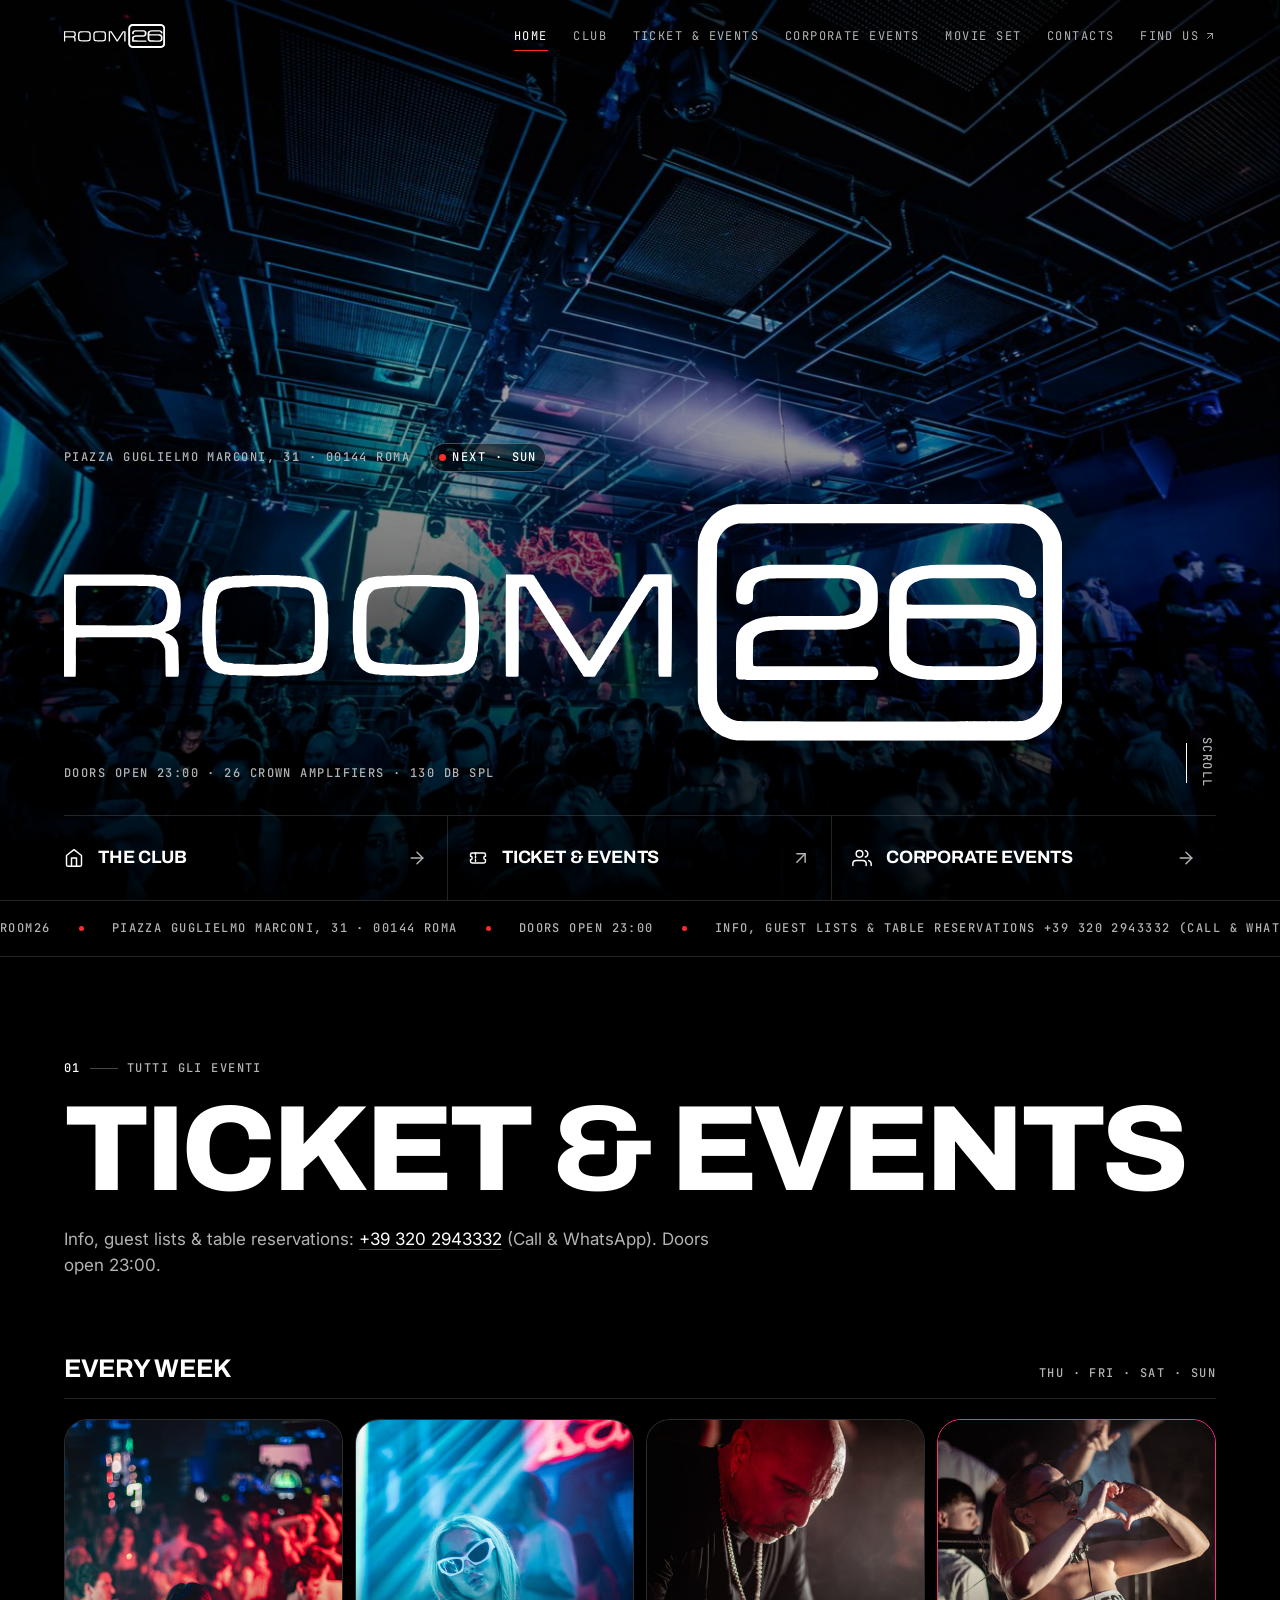
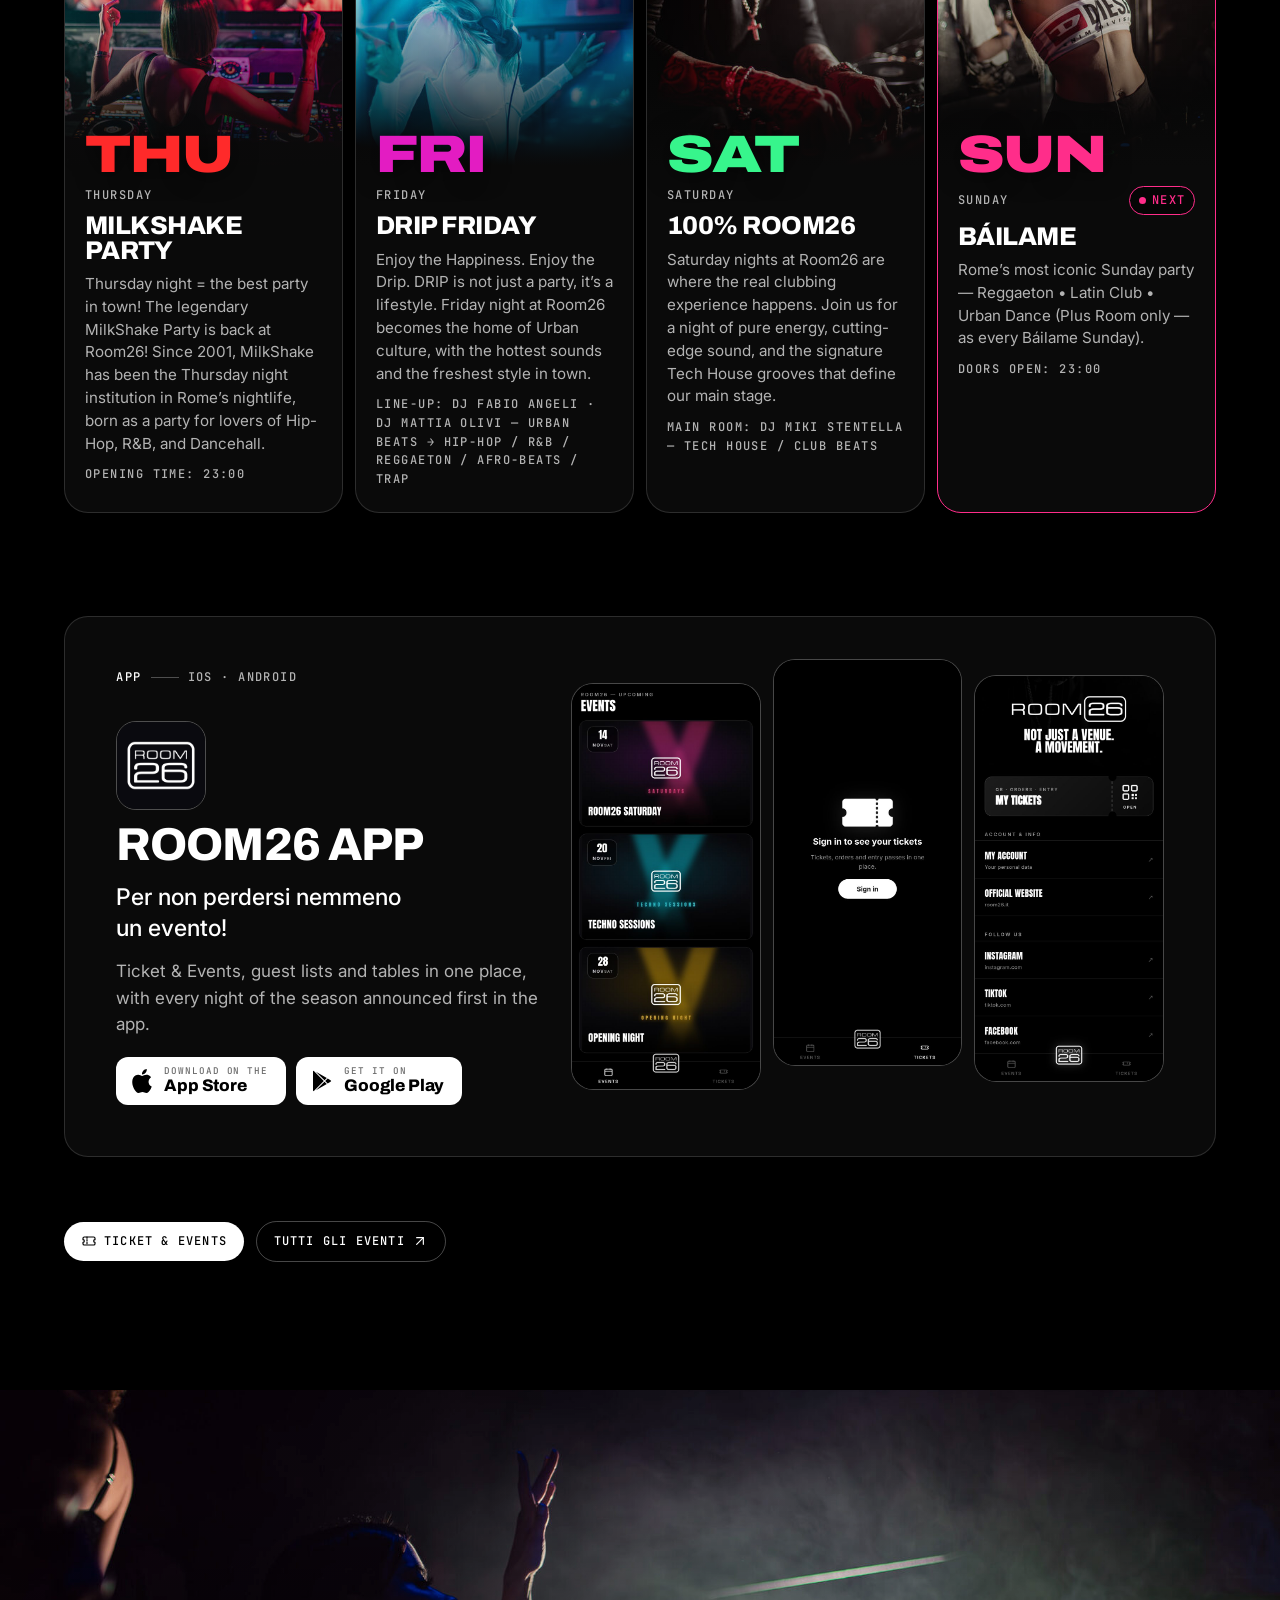
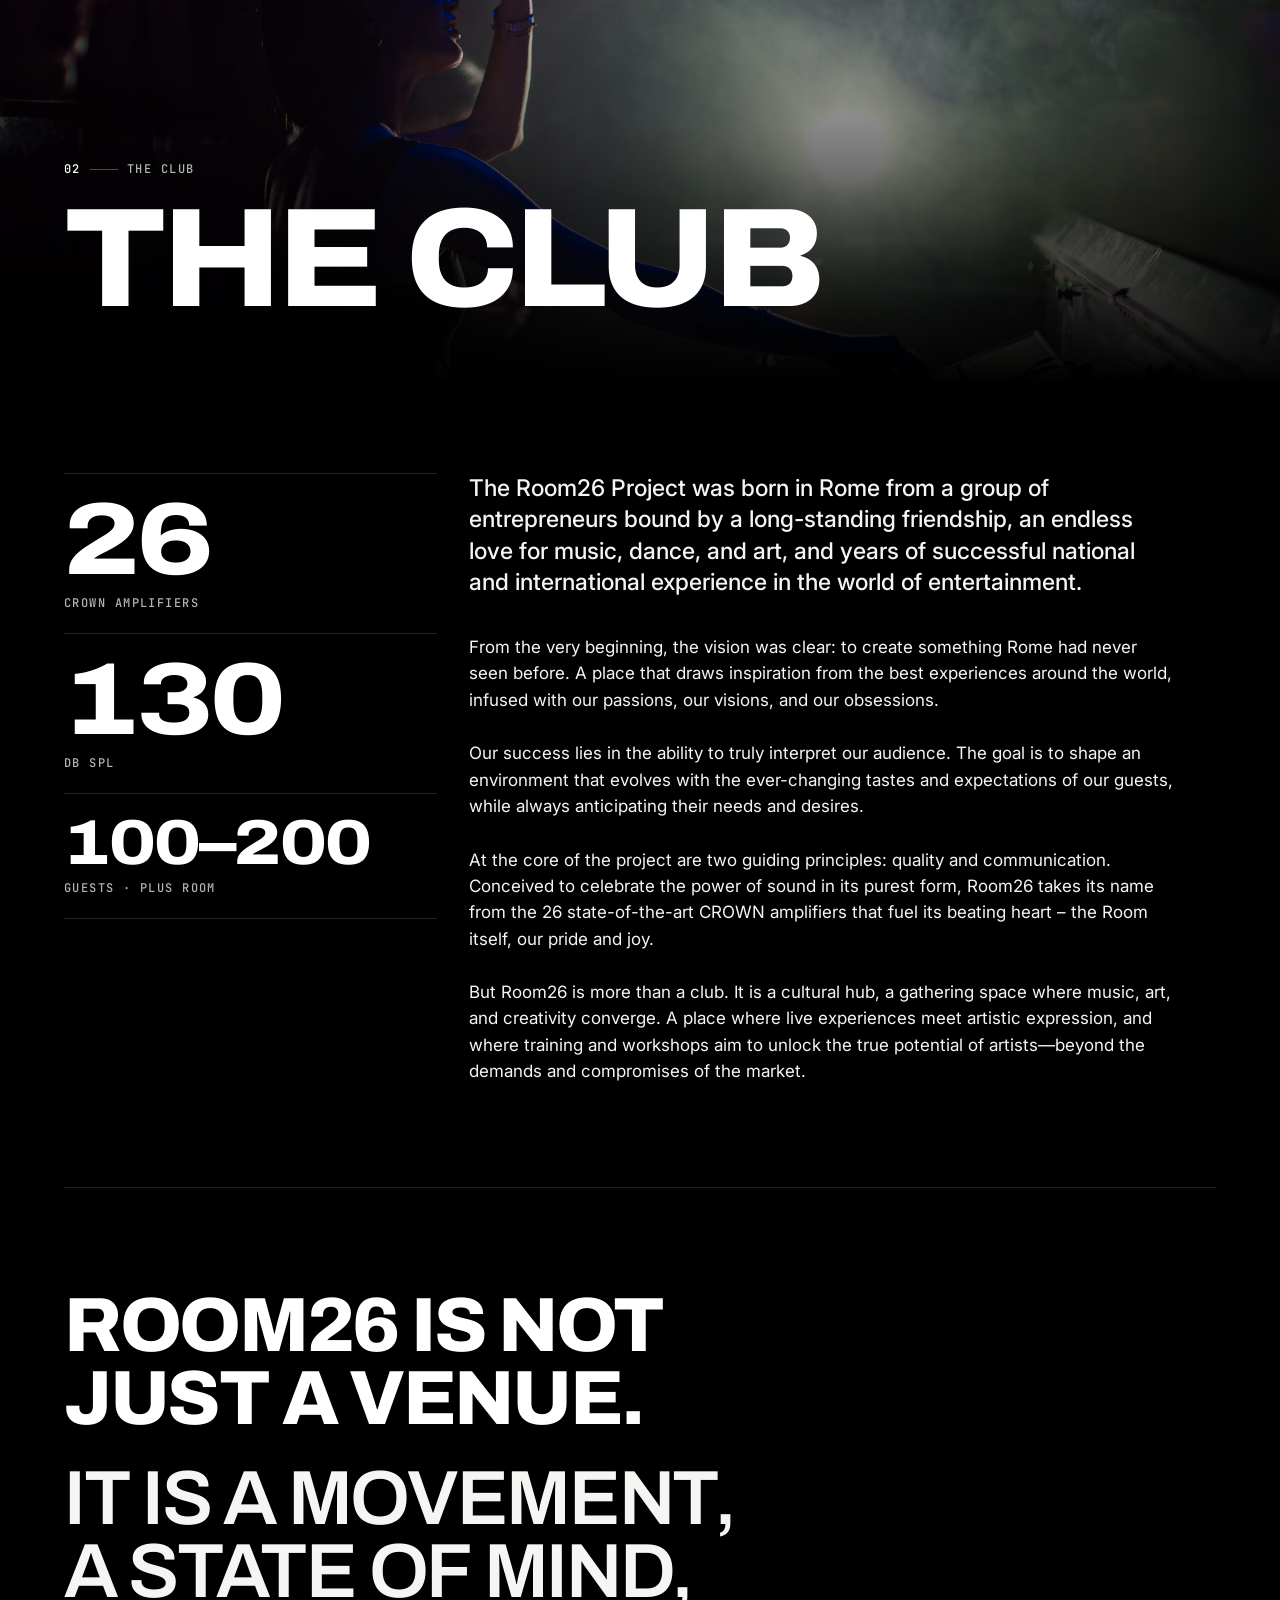
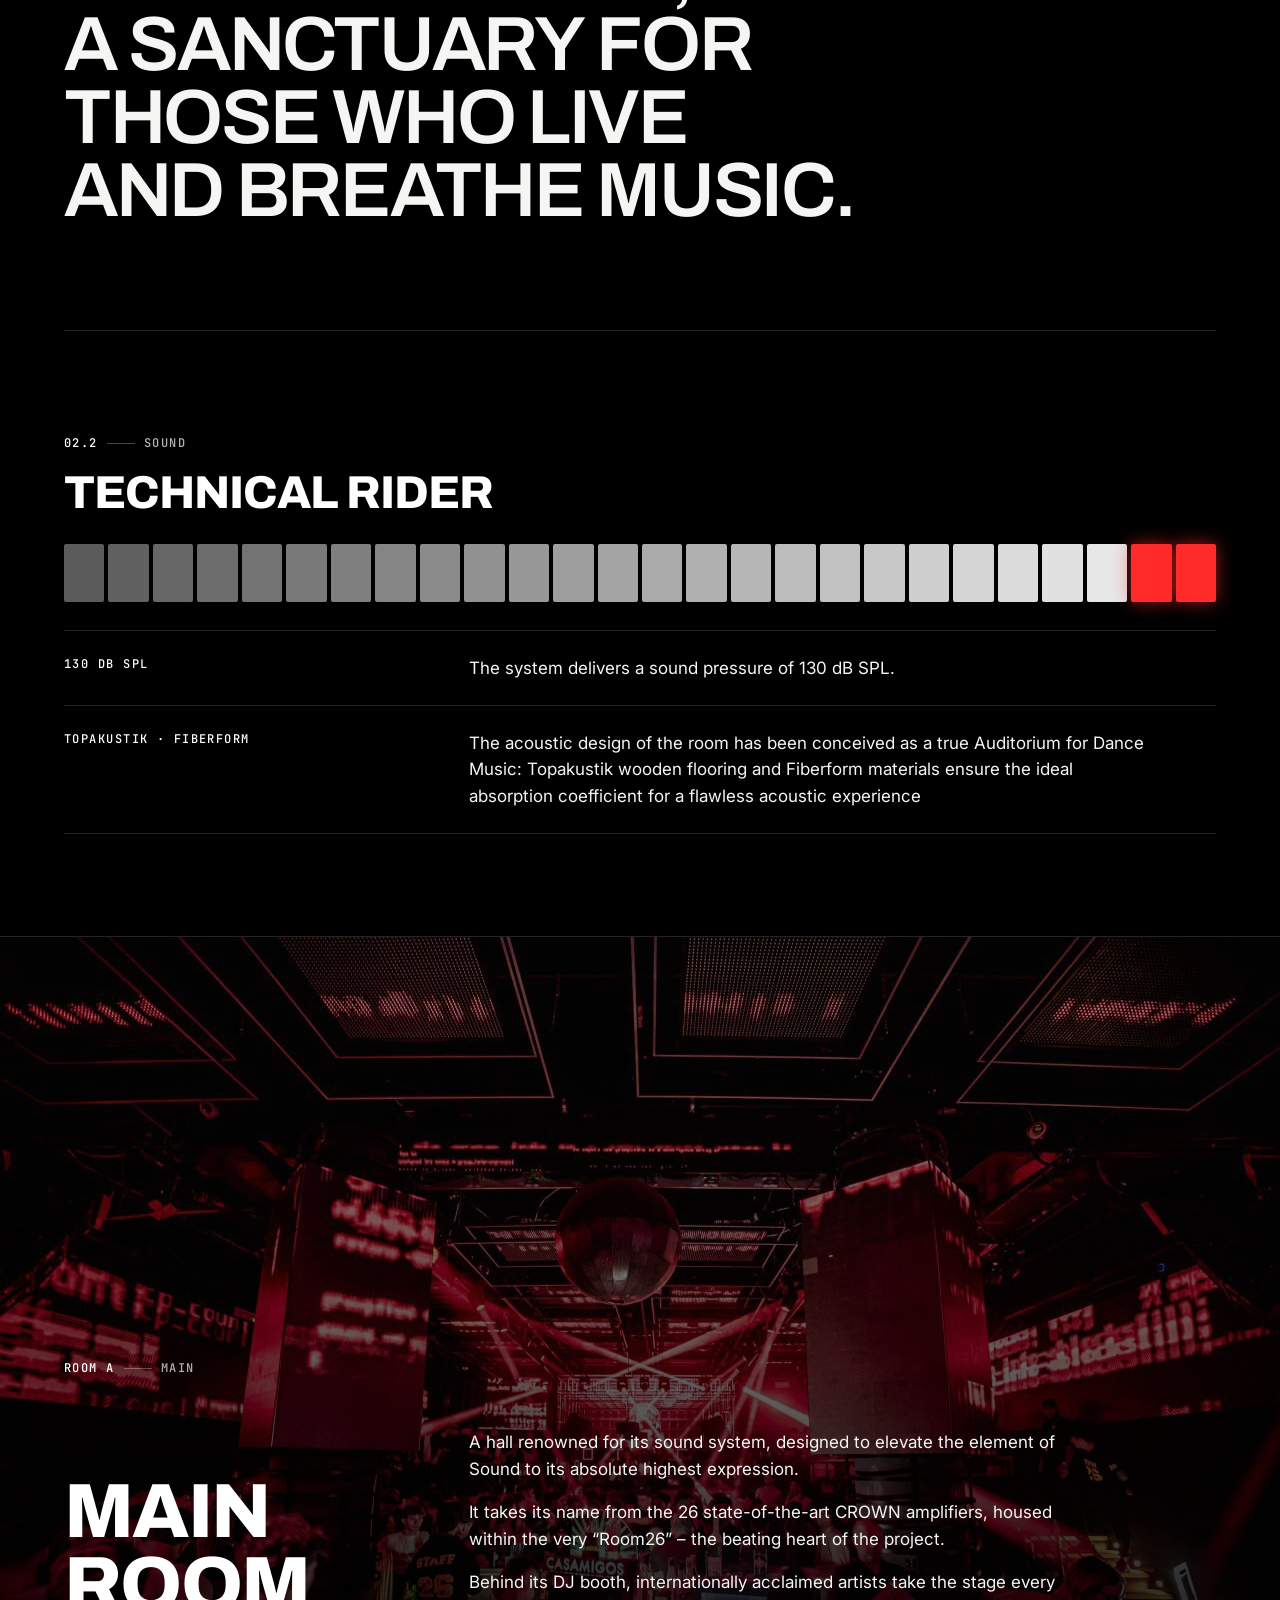
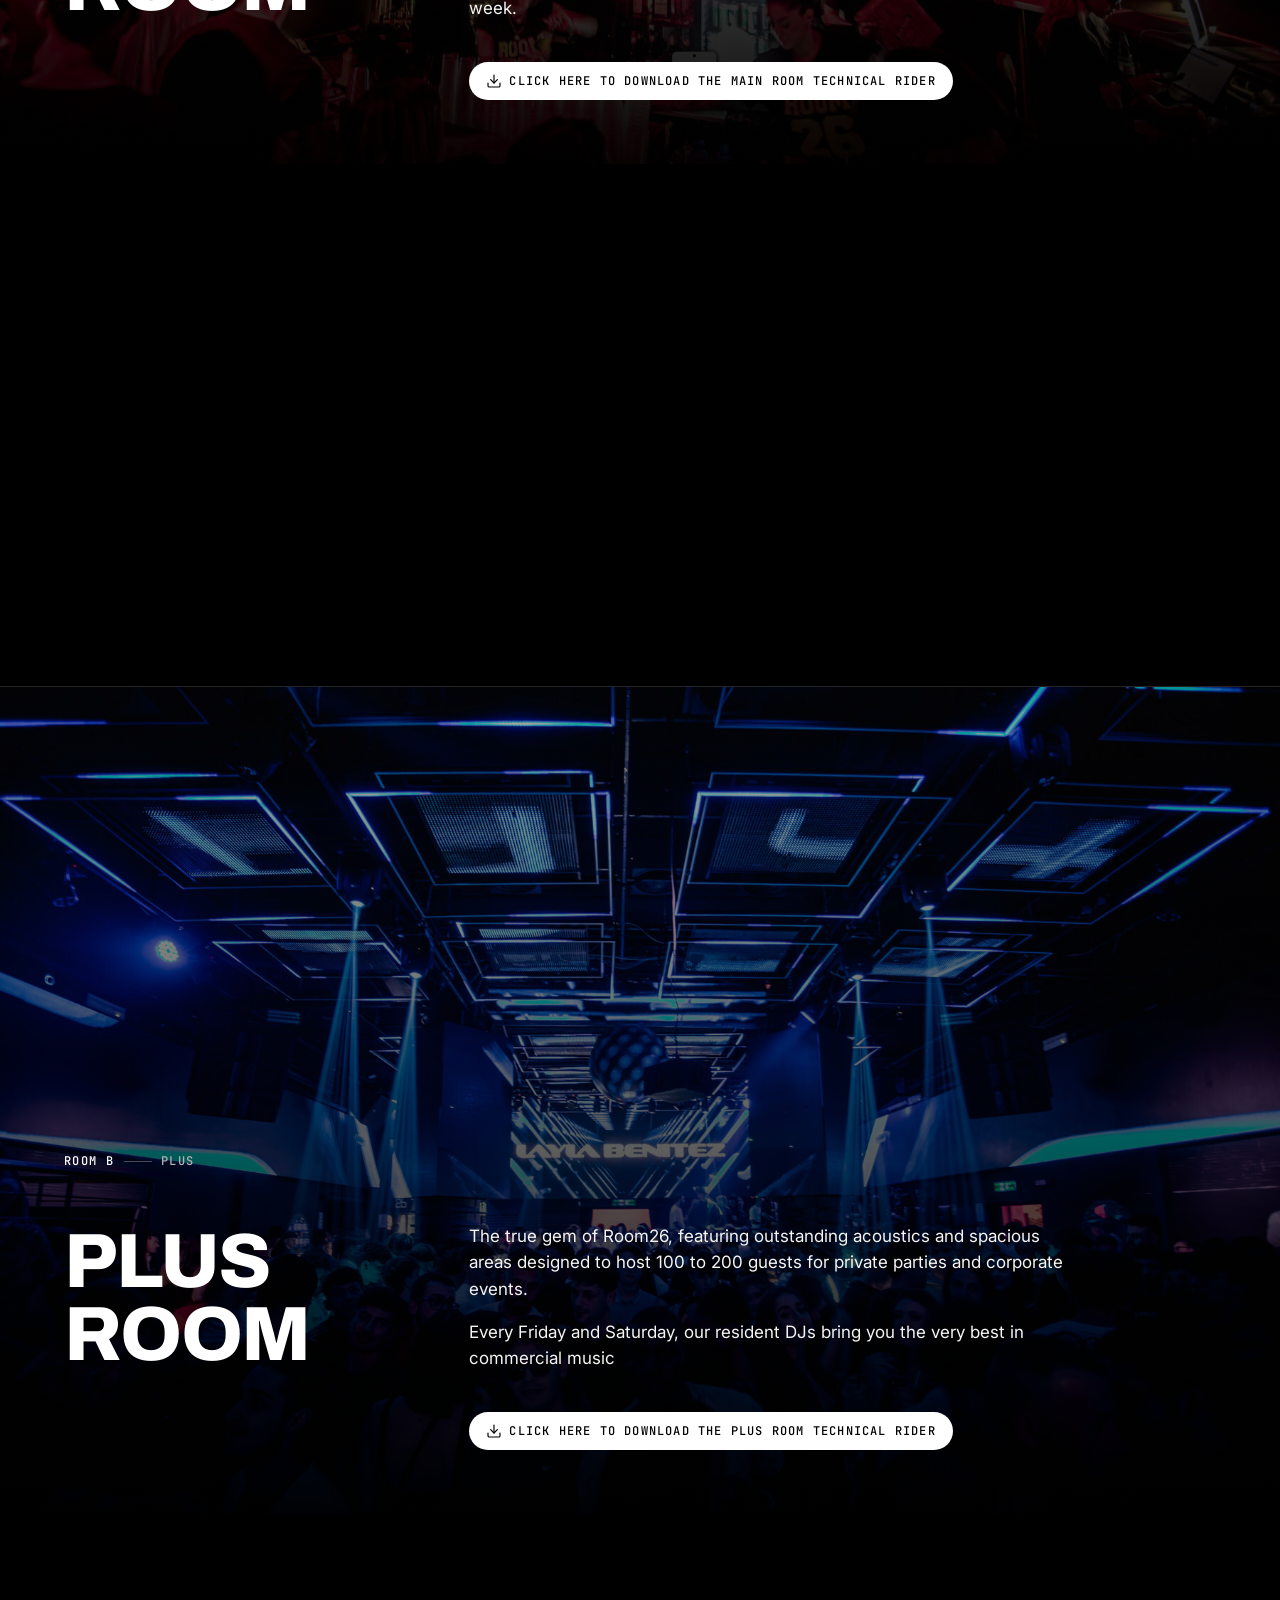
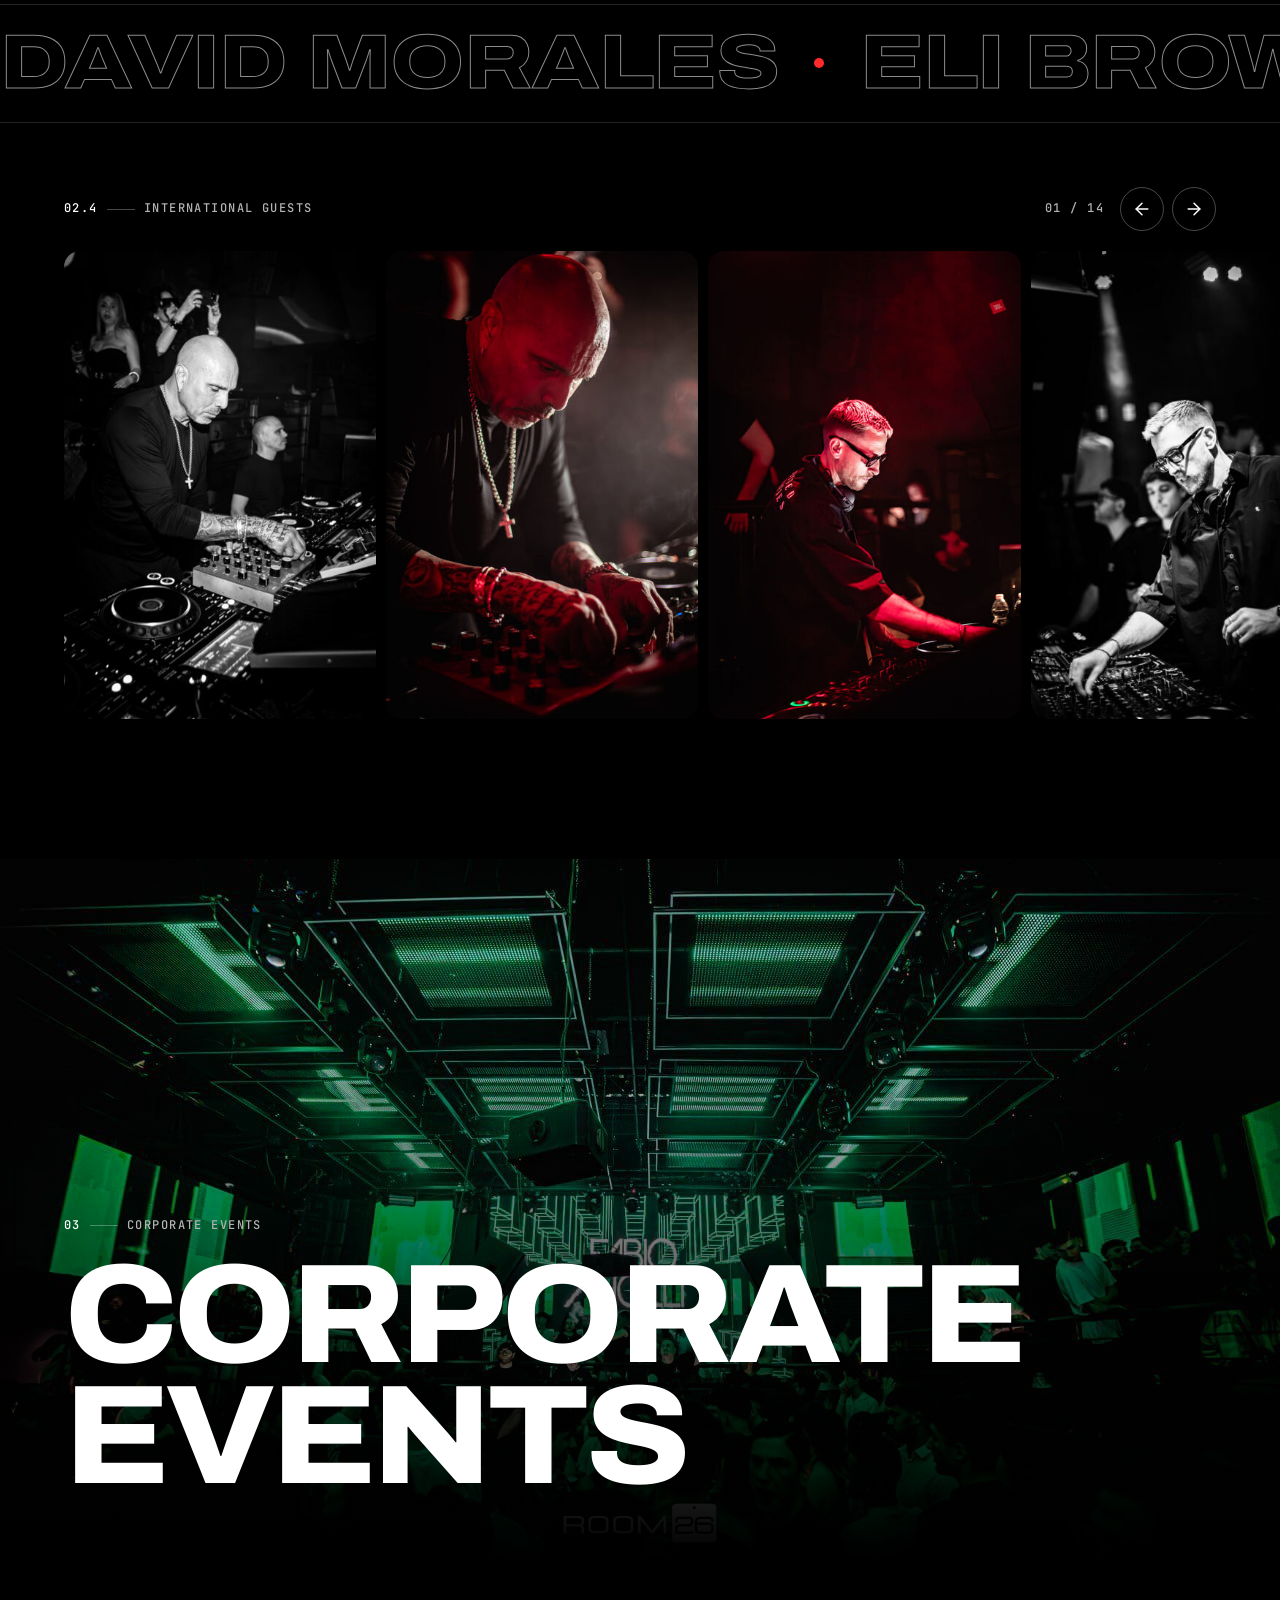
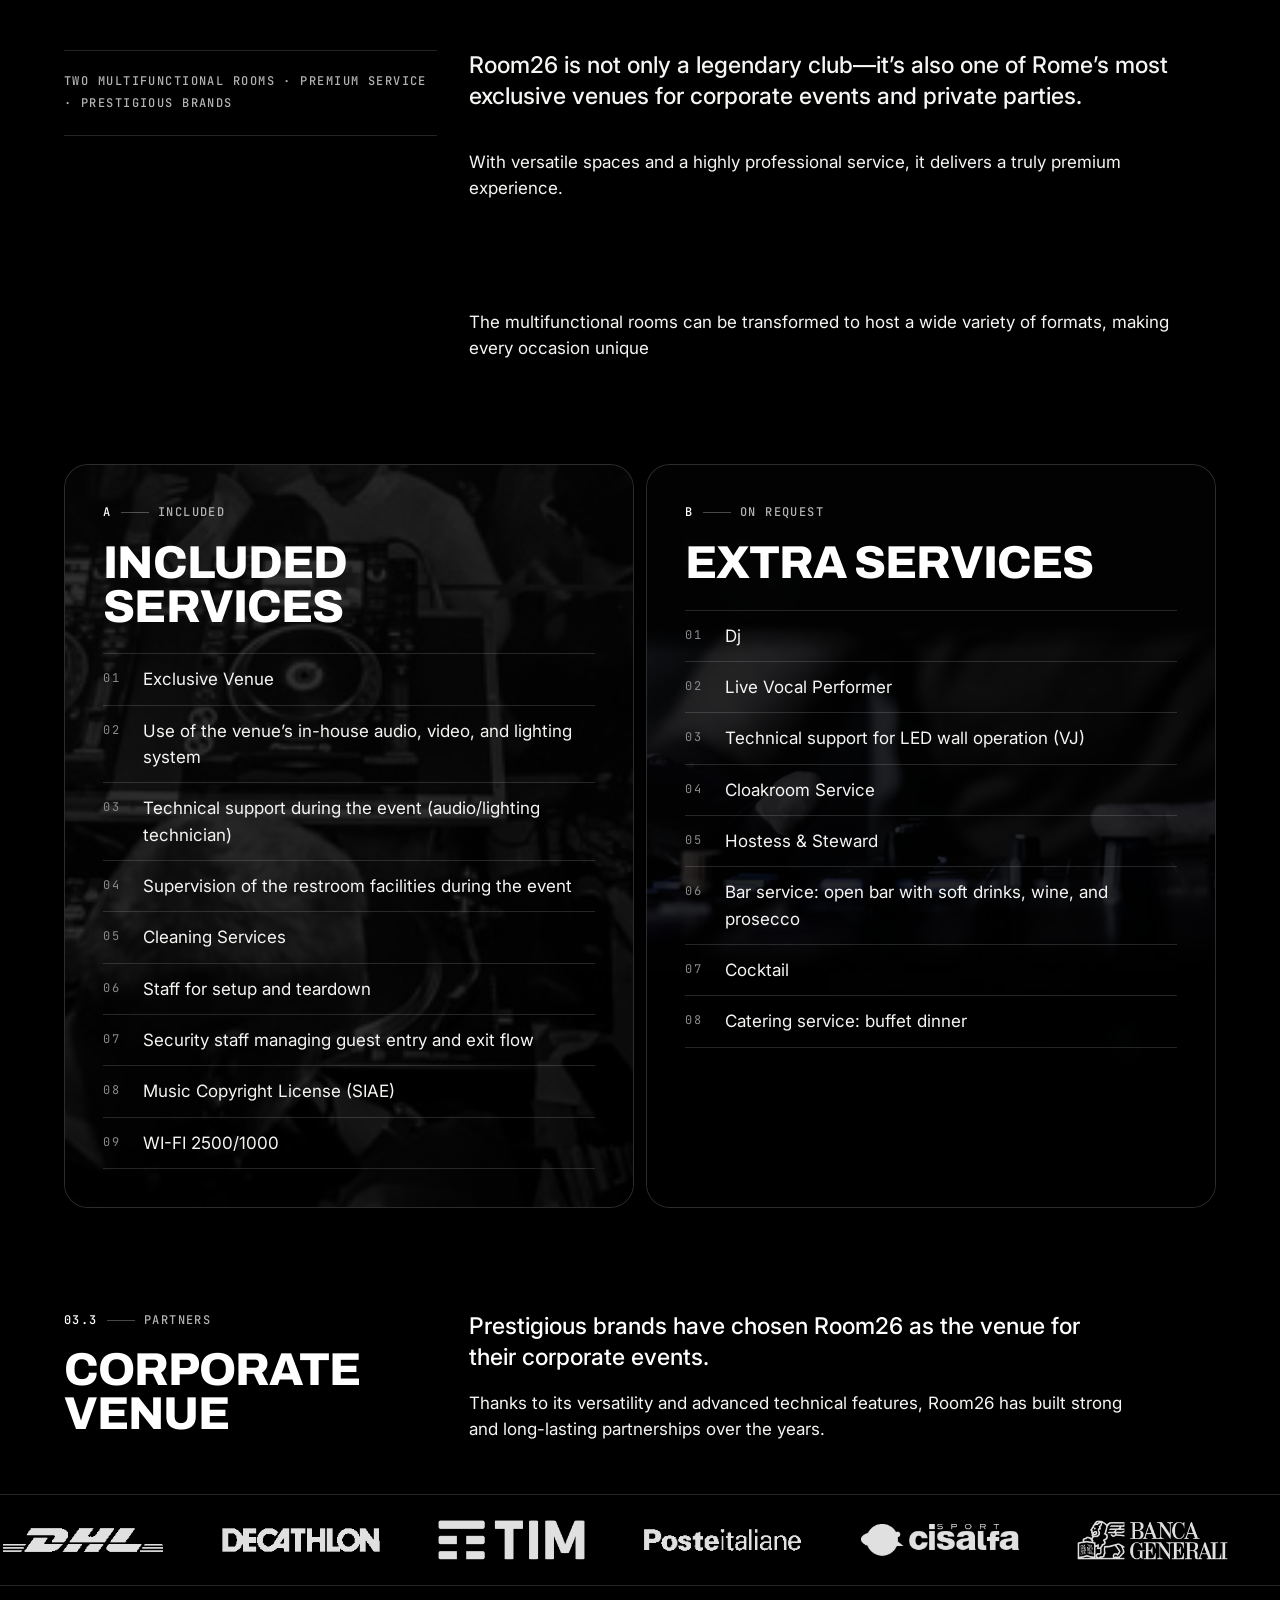
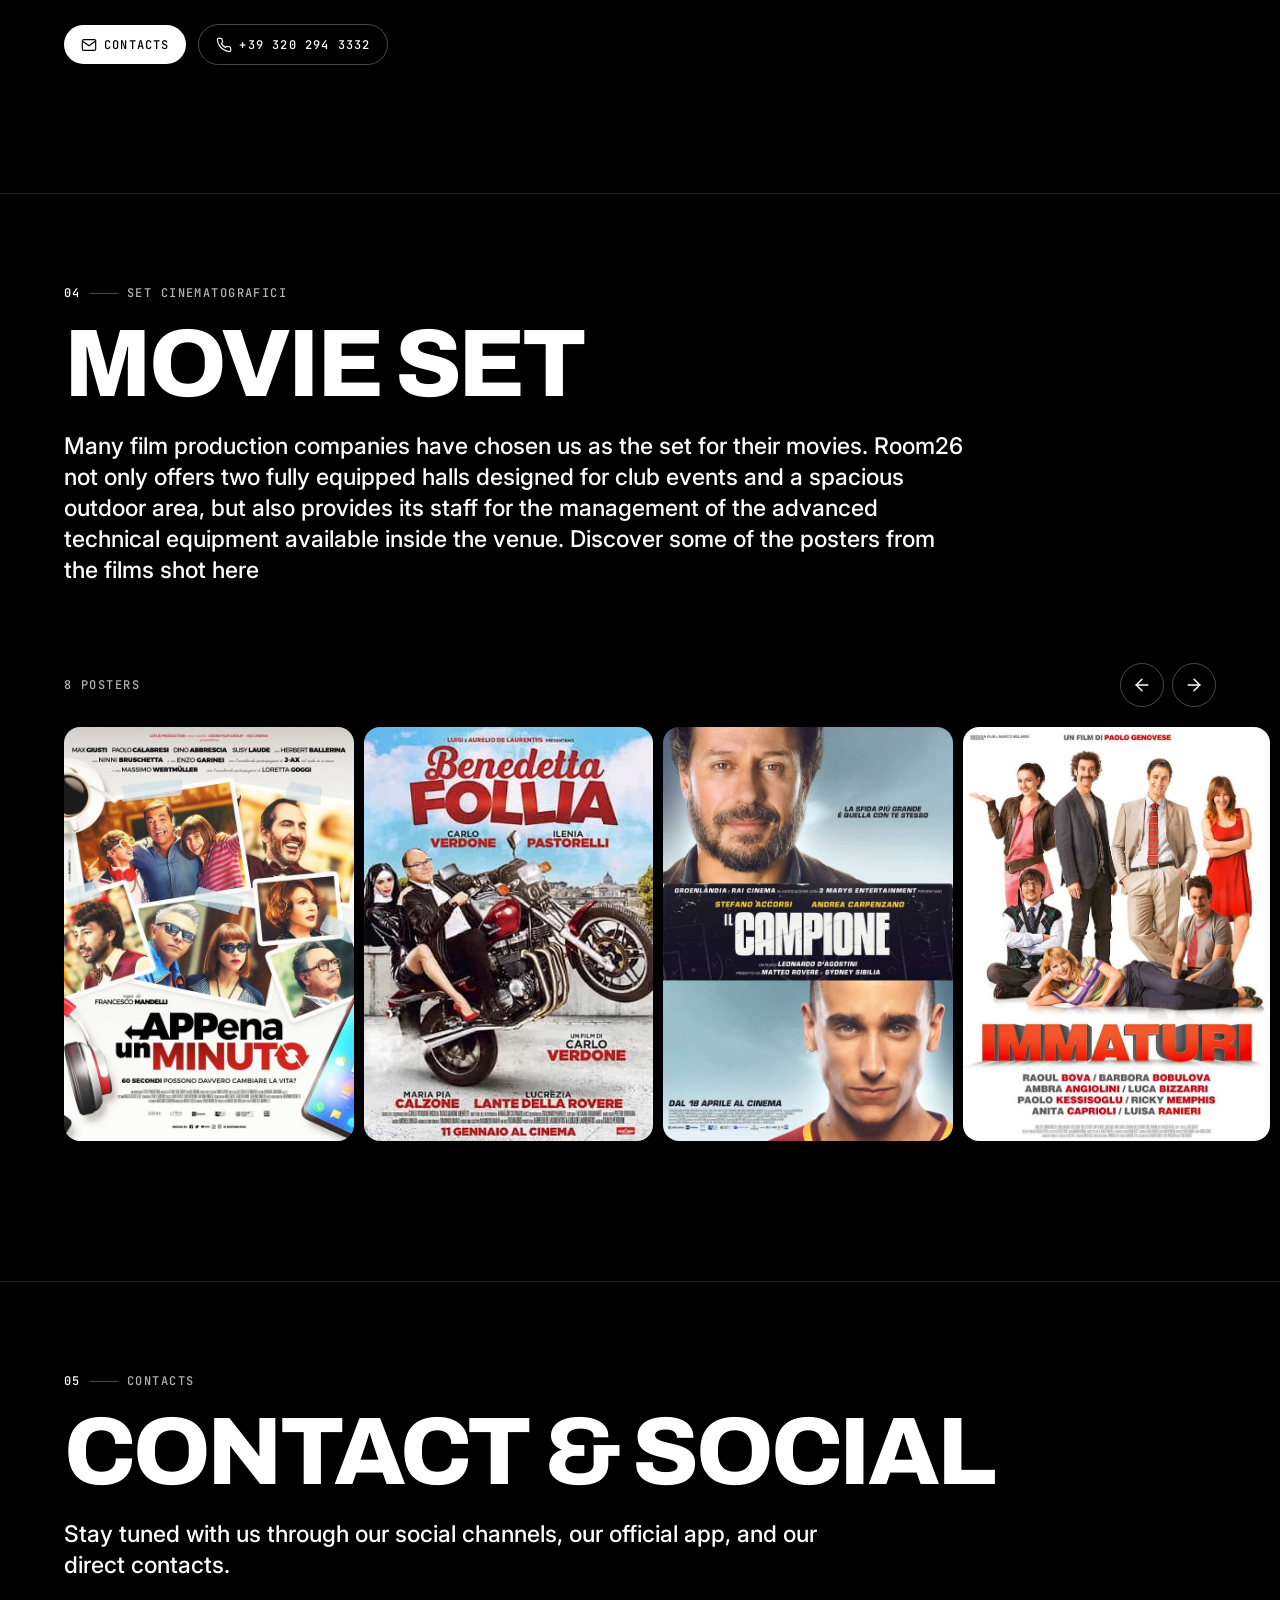
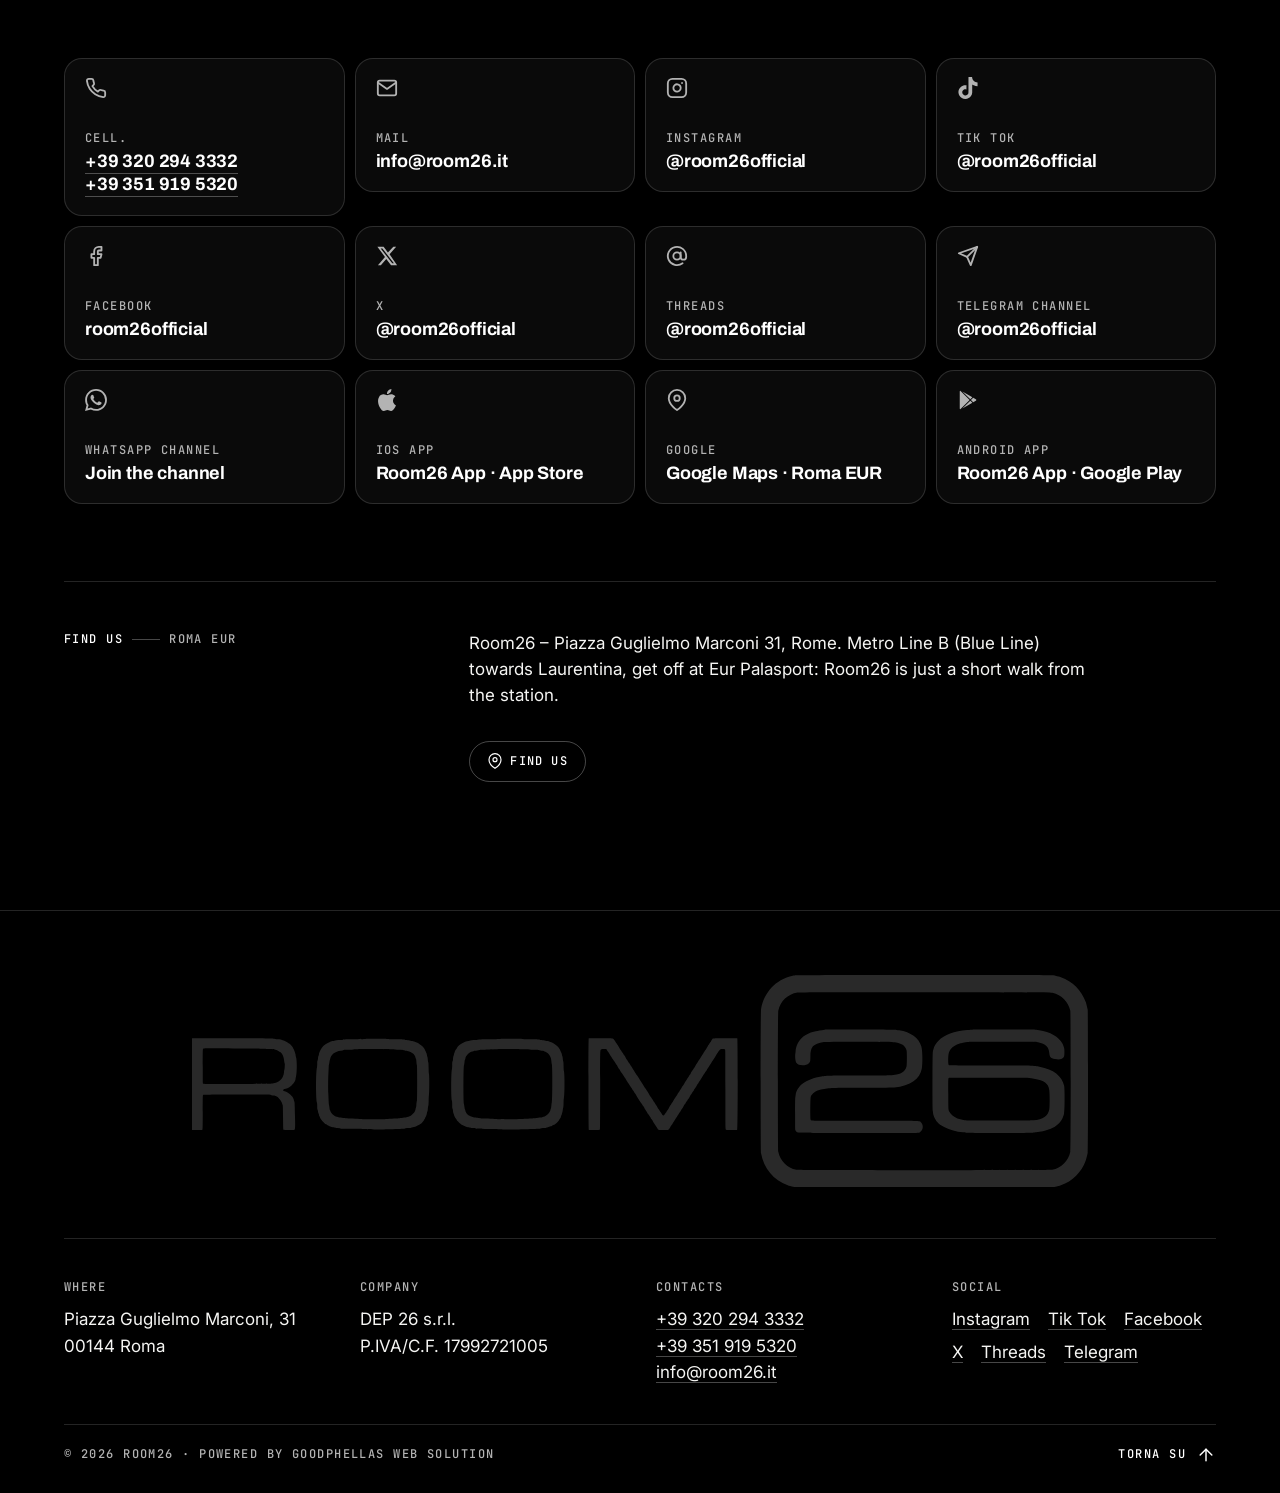
==== commit 5641af6c: "Logo lungo ricostruito dall'icona ufficiale a 1024px con tracciato levigato (niente più scalettature" ====
--- a/index.html
+++ b/index.html
@@ -70,7 +70,7 @@
 <body>
 
 <svg xmlns="http://www.w3.org/2000/svg" style="display:none" aria-hidden="true">
-  <symbol id="logo-wide" viewBox="0 0 3120 740"><g transform="translate(0.000000,740.000000) scale(0.100000,-0.100000)" fill="currentColor" stroke="none"><path d="M21025 7389 c-626 -78 -1137 -594 -1214 -1224 -15 -127 -15 -4803 0 -4930 78 -636 588 -1146 1224 -1224 128 -16 8802 -16 8930 0 636 78 1146 588 1224 1224 15 127 15 4803 0 4930 -78 636 -588 1146 -1224 1224 -111 13 -8832 13 -8940 0z m8985 -617 c281 -87 482 -289 562 -567 l23 -80 0 -2425 0 -2425 -23 -80 c-81 -281 -286 -486 -567 -567 l-80 -23 -4425 0 -4425 0 -80 23 c-281 81 -486 286 -567 567 l-23 80 0 2425 0 2425 23 80 c88 307 337 533 644 584 30 5 1919 8 4458 7 l4405 -1 75 -23z"/> <path d="M22067 5480 c-5 -19 -14 -20 -120 -20 -90 0 -117 -3 -127 -15 -9 -10 -32 -15 -75 -15 -43 0 -66 -5 -75 -15 -8 -9 -30 -15 -60 -15 -30 0 -52 -6 -60 -15 -7 -8 -23 -15 -35 -15 -13 0 -25 -7 -29 -15 -3 -10 -19 -15 -43 -15 -30 -1 -43 -7 -63 -30 -13 -17 -32 -30 -41 -30 -25 0 -209 -186 -209 -211 0 -11 -7 -22 -15 -25 -8 -4 -15 -16 -15 -28 0 -12 -9 -29 -20 -39 -11 -9 -17 -23 -14 -30 3 -8 -2 -20 -11 -27 -11 -9 -15 -31 -15 -76 0 -53 -3 -66 -20 -76 -19 -12 -20 -24 -20 -200 0 -178 1 -187 20 -193 12 -4 20 -15 20 -29 0 -25 38 -66 62 -66 9 0 21 -6 28 -14 16 -21 244 -20 261 0 6 8 19 14 28 14 30 0 91 72 91 107 0 17 7 39 16 48 14 14 16 41 15 183 -2 158 -1 168 19 185 11 10 18 22 14 28 -3 6 3 19 15 30 12 11 19 25 15 30 -8 14 15 39 36 39 9 0 30 13 46 30 21 22 38 30 65 30 23 0 39 6 43 15 3 10 19 15 45 15 25 0 41 5 45 15 4 12 26 15 106 15 80 0 102 3 106 15 4 10 20 15 45 15 26 0 42 -5 45 -15 4 -8 12 -15 19 -15 7 0 15 7 19 15 5 13 129 15 1035 15 905 0 1030 -2 1035 -15 4 -12 27 -15 121 -15 94 0 117 -3 121 -15 4 -10 20 -15 45 -15 26 0 42 -5 45 -15 4 -8 17 -15 30 -15 14 0 27 -7 30 -15 4 -8 16 -15 28 -15 26 0 69 -42 71 -70 1 -10 16 -31 33 -47 l32 -27 0 -322 c0 -310 -1 -322 -20 -339 -12 -10 -19 -24 -16 -31 6 -16 -102 -124 -124 -124 -10 0 -23 -7 -30 -15 -7 -8 -27 -15 -45 -15 -18 0 -38 -7 -45 -15 -9 -11 -32 -15 -80 -15 -51 0 -69 -4 -74 -15 -5 -13 -137 -15 -1111 -15 -974 0 -1106 -2 -1111 -15 -5 -12 -32 -15 -154 -15 -122 0 -149 -3 -154 -15 -4 -11 -22 -15 -75 -15 -52 0 -70 -4 -75 -15 -3 -10 -19 -15 -46 -15 -27 0 -43 -5 -46 -15 -4 -10 -20 -15 -45 -15 -25 0 -41 -6 -47 -17 -7 -11 -21 -16 -46 -15 -24 1 -39 -4 -42 -13 -4 -8 -16 -15 -28 -15 -13 0 -34 -14 -52 -35 -16 -19 -38 -35 -49 -35 -11 0 -31 -13 -45 -30 -14 -16 -34 -30 -45 -30 -25 0 -115 -92 -115 -117 0 -10 -15 -31 -34 -47 -30 -24 -34 -33 -29 -62 4 -25 2 -35 -11 -40 -11 -4 -16 -18 -16 -46 0 -31 -4 -41 -20 -45 -20 -5 -20 -14 -20 -619 l0 -614 38 -35 c20 -19 47 -35 59 -35 13 0 24 -8 28 -20 6 -20 15 -20 2070 -20 2054 0 2063 0 2068 20 3 13 14 20 29 20 39 0 88 58 88 104 0 29 4 39 20 43 17 4 20 14 20 58 0 44 -3 54 -20 58 -12 3 -20 14 -20 27 0 11 -15 37 -34 55 -25 27 -41 35 -68 35 -23 0 -38 6 -42 15 -5 13 -218 15 -1839 15 l-1833 0 -27 28 -27 28 0 307 c0 274 2 307 16 315 14 8 17 24 15 87 l-2 78 73 74 c40 40 80 73 89 73 9 0 22 7 29 15 7 8 20 15 30 15 10 0 23 7 30 15 7 8 29 15 50 15 24 0 40 5 44 15 4 12 24 15 90 15 65 0 85 3 90 15 5 13 139 15 1124 15 983 0 1121 2 1132 15 10 12 39 15 140 15 104 0 129 3 134 15 4 11 21 15 61 15 40 0 57 4 61 15 4 10 20 15 45 15 26 0 42 5 45 15 4 10 20 15 45 15 26 0 42 5 45 15 4 8 17 15 30 15 14 0 27 7 30 15 4 8 17 15 30 15 14 0 27 7 30 15 4 8 16 15 28 15 29 1 246 219 246 249 0 12 7 24 15 27 8 4 15 17 15 30 0 13 8 28 19 33 15 8 17 19 13 60 -4 41 -1 52 12 57 14 6 16 43 16 364 0 314 -2 359 -16 371 -10 8 -14 22 -10 40 3 19 -1 32 -14 44 -11 10 -20 28 -20 40 0 13 -7 25 -15 29 -8 3 -15 16 -15 30 0 13 -7 26 -15 30 -8 3 -15 14 -15 25 0 25 -124 151 -149 151 -9 0 -28 13 -41 30 -14 16 -35 29 -48 30 -12 0 -25 7 -28 15 -4 8 -17 15 -30 15 -14 0 -27 7 -30 15 -4 10 -20 15 -44 15 -21 0 -43 7 -50 15 -7 8 -27 15 -45 15 -18 0 -38 7 -45 15 -8 9 -30 15 -60 15 -30 0 -52 6 -60 15 -10 11 -36 15 -112 15 -91 0 -100 2 -105 20 -5 20 -14 20 -1173 20 -1159 0 -1168 0 -1173 -20z"/> <path d="M27222 5480 c-11 -19 -23 -20 -168 -20 -125 0 -158 -3 -170 -15 -11 -11 -37 -15 -93 -15 -58 0 -82 -4 -91 -15 -8 -9 -30 -15 -60 -15 -30 0 -52 -6 -60 -15 -7 -8 -27 -15 -45 -15 -18 0 -38 -7 -45 -15 -7 -8 -27 -15 -45 -15 -18 0 -38 -7 -45 -15 -7 -8 -20 -15 -30 -15 -10 0 -23 -7 -30 -15 -7 -8 -23 -15 -35 -15 -13 0 -25 -7 -29 -15 -3 -8 -16 -15 -30 -15 -13 0 -26 -7 -30 -15 -3 -8 -16 -15 -28 -15 -13 -1 -34 -14 -48 -30 -13 -17 -32 -30 -42 -30 -22 0 -88 -65 -88 -87 0 -9 -20 -36 -45 -60 -25 -23 -45 -51 -45 -61 0 -11 -9 -27 -20 -37 -13 -12 -17 -25 -14 -44 4 -18 0 -32 -10 -40 -12 -10 -16 -33 -16 -98 0 -76 -2 -85 -20 -90 -20 -5 -20 -14 -20 -958 0 -944 0 -953 20 -958 18 -5 20 -14 20 -90 0 -65 4 -88 16 -98 11 -9 14 -22 10 -41 -4 -21 0 -33 14 -45 11 -10 20 -27 20 -39 0 -12 7 -24 15 -28 8 -3 15 -14 15 -25 0 -26 155 -181 181 -181 11 0 22 -7 25 -15 4 -8 17 -15 30 -15 14 0 27 -7 30 -15 4 -8 17 -15 30 -15 14 0 27 -7 30 -15 4 -8 17 -15 30 -15 14 0 27 -7 30 -15 4 -8 16 -15 29 -15 12 0 28 -7 35 -15 7 -8 27 -15 45 -15 18 0 38 -7 45 -15 8 -9 30 -15 60 -15 30 0 52 -6 60 -15 9 -10 32 -15 75 -15 43 0 66 -5 75 -15 10 -12 39 -15 141 -15 118 0 129 -2 139 -20 11 -20 21 -20 1099 -20 1080 0 1089 0 1094 20 5 19 14 20 150 20 116 0 147 3 157 15 9 10 32 15 75 15 43 0 66 5 75 15 7 8 27 15 45 15 18 0 38 7 45 15 7 8 29 15 50 15 24 0 40 5 44 15 3 8 16 15 30 15 13 0 26 7 30 15 3 8 16 15 30 15 13 0 26 7 30 15 3 8 16 15 30 15 13 0 26 7 30 15 3 8 14 15 25 15 24 0 181 154 181 177 0 9 16 31 35 50 28 27 33 39 29 61 -4 19 0 32 10 41 9 8 16 29 16 47 0 23 6 38 20 46 20 13 20 24 20 503 0 479 0 490 -20 503 -14 8 -20 23 -20 46 0 18 -7 39 -15 46 -9 7 -14 19 -11 26 2 7 -4 20 -15 30 -10 9 -19 27 -19 38 -1 12 -14 32 -30 46 -17 13 -30 32 -30 42 0 23 -65 88 -88 88 -10 0 -29 13 -42 30 -14 16 -34 29 -45 30 -12 0 -32 13 -45 30 -14 16 -35 29 -48 30 -12 0 -25 7 -28 15 -4 10 -20 15 -44 15 -21 0 -43 7 -50 15 -7 8 -20 15 -30 15 -10 0 -23 7 -30 15 -7 8 -27 15 -45 15 -18 0 -38 7 -45 15 -9 10 -32 15 -75 15 -43 0 -66 5 -75 15 -9 11 -34 15 -97 15 -65 0 -85 3 -89 15 -5 13 -178 15 -1472 15 l-1466 0 -28 27 -28 27 0 142 c0 124 2 144 17 152 13 8 16 21 14 57 -2 37 2 52 19 67 11 10 18 24 14 29 -3 6 3 19 15 30 12 11 19 24 16 29 -8 13 81 100 102 100 10 1 29 14 43 30 19 23 32 30 61 30 24 0 39 5 43 15 3 8 16 15 30 15 13 0 26 7 30 15 4 11 21 15 61 15 40 0 57 4 61 15 5 12 28 15 119 15 88 0 115 3 125 15 11 13 146 15 1102 15 958 0 1089 -2 1094 -15 5 -12 26 -15 105 -15 79 0 101 -3 105 -15 4 -10 20 -15 45 -15 26 0 42 -5 45 -15 4 -8 16 -15 28 -15 12 0 35 -13 51 -30 16 -16 36 -30 46 -30 19 0 41 -23 37 -38 -2 -6 12 -27 30 -46 29 -31 33 -41 31 -82 -2 -35 1 -48 14 -56 13 -7 17 -24 17 -77 0 -52 4 -70 15 -75 8 -3 15 -17 15 -31 0 -20 5 -25 25 -25 14 0 28 -7 31 -15 5 -12 25 -15 90 -15 68 0 85 -3 93 -17 9 -17 10 -17 28 0 13 11 36 17 65 17 41 0 49 4 86 45 22 25 46 45 51 45 7 0 11 49 11 143 0 131 -2 143 -20 155 -14 9 -20 23 -20 51 0 26 -5 41 -16 45 -9 4 -14 13 -10 21 3 9 -3 23 -14 32 -11 10 -20 25 -20 35 0 24 -217 238 -241 238 -11 0 -22 7 -25 15 -4 8 -17 15 -30 15 -14 0 -27 7 -30 15 -4 8 -17 15 -30 15 -14 0 -27 7 -30 15 -4 8 -17 15 -30 15 -14 0 -27 7 -30 15 -4 10 -20 15 -44 15 -21 0 -43 7 -50 15 -8 9 -30 15 -60 15 -30 0 -52 6 -60 15 -10 12 -37 15 -127 15 -106 0 -115 1 -120 20 -5 20 -14 20 -1077 20 -1060 0 -1071 0 -1084 -20z m1888 -1665 c10 -12 37 -15 120 -15 83 0 110 -3 120 -15 9 -11 32 -15 82 -15 52 0 70 -4 74 -15 4 -10 20 -15 45 -15 26 0 42 -5 45 -15 4 -8 17 -15 30 -15 13 0 28 -9 34 -20 6 -11 19 -20 29 -20 26 0 131 -102 131 -128 0 -11 7 -22 15 -26 11 -4 15 -21 15 -60 0 -39 4 -55 15 -60 13 -5 15 -51 15 -335 0 -300 -2 -331 -17 -339 -13 -8 -16 -21 -14 -56 2 -47 1 -48 -87 -137 -54 -55 -97 -89 -109 -89 -12 0 -23 -7 -27 -15 -3 -8 -16 -15 -30 -15 -13 0 -26 -7 -30 -15 -4 -11 -21 -15 -60 -15 -39 0 -55 -4 -60 -15 -5 -13 -156 -15 -1280 -15 -1123 0 -1275 2 -1280 15 -4 11 -21 15 -61 15 -40 0 -57 4 -61 15 -4 10 -20 15 -45 15 -26 0 -42 5 -45 15 -4 8 -17 15 -30 15 -14 0 -27 7 -30 15 -4 8 -15 15 -25 15 -22 0 -172 147 -164 160 3 5 -4 18 -15 28 -17 15 -21 30 -19 67 2 36 -1 49 -14 57 -16 8 -17 49 -17 500 l0 492 27 28 27 28 1342 0 c1180 0 1343 -2 1354 -15z"/> <path d="M0 3600 l0 -1600 210 0 211 0 -1 531 -1 530 -29 11 c-49 16 -52 82 -6 94 13 3 33 19 45 35 l22 29 1159 0 1159 0 27 -35 c26 -34 28 -35 100 -35 70 0 73 -1 91 -30 9 -16 23 -30 29 -30 26 0 46 -32 40 -64 -7 -36 2 -53 35 -70 l24 -12 3 -242 2 -243 24 -9 c13 -5 27 -14 32 -21 4 -7 6 -108 5 -226 l-2 -213 180 0 180 0 3 523 c2 287 -1 530 -5 540 -4 9 -14 17 -21 17 -7 0 -19 11 -26 25 -8 14 -25 31 -39 38 -21 10 -27 20 -29 57 -4 58 -16 70 -68 70 -38 0 -45 4 -59 30 -14 27 -20 30 -65 30 -44 0 -52 3 -62 26 -16 35 0 58 43 62 60 4 75 11 87 37 10 21 18 25 52 25 37 0 47 6 115 75 68 68 75 79 75 114 0 45 20 71 56 71 l24 0 0 435 c0 410 -1 435 -18 435 -10 0 -28 7 -41 16 -20 15 -23 24 -20 78 3 86 1 94 -21 101 -11 4 -27 20 -35 36 -9 16 -22 29 -30 29 -8 0 -21 13 -30 29 -8 16 -24 32 -35 36 -11 4 -27 20 -35 36 -9 16 -22 29 -30 29 -8 0 -21 14 -30 30 -14 26 -21 30 -60 30 -37 0 -47 4 -65 30 l-21 30 -263 0 c-281 0 -292 2 -298 50 l-3 25 -1292 3 -1293 2 0 -1600z m2705 1224 c8 -4 22 -19 31 -35 l15 -29 109 0 109 0 18 -30 c9 -16 23 -30 31 -30 7 0 21 -14 30 -30 9 -17 25 -33 35 -36 9 -3 24 -19 32 -35 9 -16 22 -29 29 -29 35 0 37 -24 37 -352 0 -178 0 -331 0 -340 -1 -9 -13 -23 -28 -30 -24 -11 -29 -21 -33 -63 -4 -42 -9 -52 -32 -63 -16 -7 -28 -17 -28 -23 0 -5 -9 -18 -20 -29 -16 -16 -33 -20 -92 -20 -71 0 -74 -1 -90 -30 l-17 -30 -1199 0 c-1025 0 -1201 2 -1211 14 -9 11 -12 149 -12 536 l1 521 -30 10 c-48 17 -53 83 -6 95 13 3 33 19 45 35 l22 29 1118 0 c616 0 1127 -3 1136 -6z"/> <path d="M5447 5193 c-4 -3 -7 -17 -7 -29 0 -13 -9 -28 -19 -34 -12 -6 -120 -10 -280 -10 l-260 0 -21 -30 c-18 -26 -28 -30 -65 -30 -39 0 -46 -4 -60 -30 -13 -26 -21 -30 -55 -30 -37 0 -47 -7 -120 -79 -71 -71 -79 -83 -82 -122 -2 -34 -8 -46 -27 -55 -35 -18 -39 -31 -34 -94 6 -60 -7 -100 -32 -100 -7 0 -17 -5 -20 -11 -4 -6 -6 -142 -6 -304 2 -319 1 -325 -55 -325 l-24 0 0 -340 c0 -319 1 -340 18 -340 10 0 28 -7 40 -16 l23 -16 -2 -295 -1 -295 32 -27 c32 -27 33 -29 27 -90 l-5 -63 144 -144 c126 -127 147 -144 176 -144 39 0 51 -7 67 -37 10 -21 19 -23 82 -23 83 0 105 -10 114 -50 l7 -30 1293 0 1293 0 7 30 c4 17 15 35 25 40 10 6 64 10 119 10 99 0 100 0 121 30 18 26 28 30 65 30 39 0 46 4 60 30 9 17 22 30 30 30 8 0 21 13 29 28 8 15 26 33 40 40 23 10 26 17 26 62 0 47 2 52 30 61 26 10 29 15 32 62 3 45 6 53 31 65 32 15 30 -2 27 198 -2 159 -1 162 21 178 13 9 31 16 41 16 17 0 18 34 18 660 l0 660 -24 0 c-53 0 -58 18 -55 197 l2 164 -33 27 c-33 28 -33 29 -27 91 l5 63 -114 114 c-107 107 -116 114 -153 114 -35 0 -43 4 -56 30 -14 26 -21 30 -60 30 -37 0 -47 4 -65 30 l-21 30 -195 0 c-110 0 -203 4 -214 10 -10 5 -21 23 -25 40 l-7 30 -907 0 c-499 0 -911 -3 -914 -7z m1758 -371 c6 -4 18 -19 28 -34 l17 -28 167 0 166 0 92 -95 c51 -52 98 -95 104 -95 20 0 31 -39 31 -110 0 -65 2 -71 24 -80 13 -5 27 -13 30 -19 5 -8 8 -654 6 -1438 0 -14 -10 -27 -27 -35 -28 -13 -28 -15 -33 -125 -5 -117 -6 -119 -42 -137 -19 -10 -23 -20 -24 -60 -1 -56 -12 -66 -71 -66 -35 0 -45 -5 -63 -30 -20 -29 -25 -30 -95 -30 -63 0 -76 -3 -85 -19 -29 -55 51 -51 -1135 -51 -1186 0 -1106 -4 -1135 51 -9 16 -22 19 -85 19 -70 0 -75 1 -95 30 -18 25 -28 30 -63 30 -59 0 -70 10 -71 66 -1 41 -5 50 -25 60 -13 7 -28 18 -32 26 -5 7 -9 104 -9 215 0 190 -1 202 -19 208 -11 3 -24 12 -30 19 -12 15 -17 928 -5 947 3 6 17 14 30 19 l24 10 0 201 c0 174 2 205 17 221 9 10 22 18 29 18 16 0 29 43 20 66 -8 20 10 54 29 54 8 0 22 12 32 28 24 37 32 42 78 42 34 0 43 5 57 30 l17 30 205 0 c192 0 206 1 216 19 28 54 -28 51 878 51 460 0 842 -4 847 -8z"/> <path d="M10110 5182 c0 -10 -7 -28 -16 -40 -15 -22 -18 -22 -283 -22 l-267 0 -22 -30 c-18 -24 -30 -30 -62 -30 -32 0 -43 -5 -60 -30 -18 -26 -28 -30 -65 -30 -39 0 -46 -4 -60 -29 -8 -16 -24 -32 -35 -36 -11 -4 -27 -19 -35 -34 -8 -16 -23 -31 -35 -34 -16 -4 -20 -13 -20 -51 0 -44 -5 -53 -45 -80 -18 -13 -20 -24 -17 -109 4 -108 -4 -132 -48 -142 l-30 -7 0 -944 c0 -898 1 -944 18 -944 38 0 62 -29 62 -75 0 -36 4 -47 23 -56 31 -17 37 -28 37 -77 0 -36 4 -45 20 -49 12 -3 27 -18 35 -34 8 -15 24 -30 35 -34 11 -4 27 -20 35 -36 9 -16 22 -29 30 -29 8 0 21 -13 30 -30 14 -26 21 -30 60 -30 37 0 47 -4 65 -30 21 -30 22 -30 121 -30 55 0 108 -4 118 -10 10 -5 21 -23 24 -40 l7 -30 1260 0 1261 0 6 30 c3 17 14 35 24 40 10 6 63 10 118 10 99 0 100 0 121 30 18 26 28 30 65 30 39 0 46 4 60 30 9 17 22 30 30 30 8 0 21 13 29 28 8 15 26 33 40 40 23 10 26 17 26 62 0 47 2 52 30 61 26 10 29 15 32 62 3 45 6 53 31 65 32 15 30 5 27 158 -2 139 5 164 50 164 l30 0 0 725 c0 688 -1 725 -18 725 -10 0 -28 7 -41 16 -22 16 -22 20 -20 150 l3 134 -34 28 c-33 28 -33 29 -27 91 l5 63 -143 144 -144 144 -65 0 c-61 0 -68 2 -93 30 l-26 30 -194 0 c-107 0 -202 4 -212 10 -10 5 -21 23 -24 40 l-6 30 -911 0 c-865 0 -910 -1 -910 -18z m1755 -360 c6 -4 18 -19 28 -34 l17 -28 175 0 174 0 16 -30 c14 -26 21 -30 60 -30 55 0 79 -21 71 -64 -7 -36 2 -53 35 -70 20 -9 25 -20 27 -63 2 -40 7 -53 22 -58 10 -3 23 -12 29 -19 13 -15 17 -1568 5 -1587 -3 -6 -17 -14 -30 -19 -21 -9 -23 -15 -26 -92 -3 -76 -5 -83 -27 -94 -33 -17 -42 -34 -35 -70 8 -43 -16 -64 -71 -64 -39 0 -46 -4 -60 -30 -15 -30 -17 -30 -95 -30 -77 0 -80 -1 -94 -29 -9 -16 -23 -31 -31 -35 -9 -3 -507 -6 -1105 -6 l-1089 0 -27 35 c-26 34 -28 35 -100 35 -70 0 -73 1 -91 30 -15 26 -23 30 -63 30 -58 0 -70 12 -70 72 0 42 -3 50 -24 58 -13 5 -27 14 -31 20 -4 7 -7 112 -7 234 1 232 -1 256 -23 256 -7 0 -21 7 -29 16 -14 13 -16 64 -16 404 0 214 3 396 6 405 4 8 19 22 35 31 l29 14 -1 223 c0 122 0 230 0 239 1 10 15 24 31 33 27 14 30 21 30 61 0 39 4 47 28 61 16 9 36 29 45 45 14 24 22 28 61 28 40 0 47 3 61 30 l16 30 203 0 204 0 26 35 27 35 837 0 c460 0 842 -4 847 -8z"/> <path d="M13840 3600 l0 -1600 185 0 185 0 0 1361 c0 918 3 1367 10 1380 6 10 17 19 25 19 8 0 21 13 29 29 14 27 34 41 57 41 5 0 19 -16 30 -35 19 -31 26 -35 63 -35 52 0 66 -13 66 -63 0 -33 7 -46 42 -81 24 -22 52 -46 63 -51 15 -8 21 -22 23 -61 2 -43 7 -53 28 -62 13 -7 29 -23 36 -37 6 -14 17 -25 24 -25 27 0 46 -32 41 -67 -5 -26 -1 -38 13 -51 22 -19 38 -35 61 -60 9 -9 24 -22 34 -28 15 -8 19 -20 17 -52 -3 -39 0 -44 33 -63 33 -20 35 -24 35 -70 0 -43 3 -51 24 -59 13 -5 27 -18 31 -29 3 -11 22 -29 42 -41 32 -19 35 -24 30 -55 -5 -30 0 -39 41 -83 26 -26 55 -51 65 -55 17 -6 21 -20 17 -68 -1 -15 6 -33 15 -40 9 -8 33 -31 55 -51 21 -21 43 -38 49 -38 5 0 11 -24 13 -52 2 -43 7 -55 25 -63 12 -5 27 -20 34 -32 7 -13 24 -29 38 -36 22 -10 27 -21 31 -62 4 -42 9 -52 33 -63 25 -12 32 -27 27 -61 -4 -28 11 -60 30 -66 11 -4 26 -18 33 -31 7 -14 24 -31 38 -37 19 -10 25 -22 27 -56 3 -36 11 -51 45 -86 23 -23 52 -47 65 -54 18 -10 22 -20 22 -62 0 -44 3 -51 25 -59 14 -5 30 -21 37 -35 6 -14 17 -25 24 -25 26 0 44 -31 44 -76 0 -37 4 -46 24 -55 13 -6 29 -22 34 -34 6 -13 23 -29 39 -37 24 -11 28 -20 28 -53 1 -34 8 -47 45 -86 25 -25 53 -48 63 -52 16 -6 22 -24 17 -56 -3 -26 10 -61 24 -61 22 0 46 -29 46 -56 l0 -24 180 0 180 0 0 24 c0 27 24 56 46 56 14 0 27 35 24 61 -5 32 1 50 18 56 9 4 37 27 62 52 37 39 44 52 45 86 0 33 4 42 28 53 16 8 33 24 39 37 5 12 21 28 34 34 20 9 24 18 24 55 0 45 18 76 44 76 7 0 18 11 24 25 7 14 23 30 37 35 22 8 25 15 25 59 0 46 3 52 29 66 35 17 40 29 33 72 -4 29 0 35 31 53 20 12 39 30 42 41 4 11 18 24 31 29 20 8 24 16 24 54 0 29 6 50 16 58 8 7 37 34 64 59 42 39 49 51 52 90 2 36 8 46 29 56 14 7 31 23 38 36 7 12 22 27 34 32 18 8 23 20 25 61 3 47 6 53 32 64 26 11 29 17 32 63 2 40 8 54 23 62 11 5 39 28 62 51 35 33 42 48 45 85 2 36 8 46 30 57 15 7 30 21 33 32 4 11 20 27 36 35 26 14 29 20 29 66 0 38 4 51 18 56 9 4 39 28 65 55 37 36 48 55 47 76 -3 46 -1 51 30 67 26 13 30 21 30 58 0 48 7 62 35 71 11 3 28 19 37 36 9 16 24 30 31 30 19 0 27 22 27 70 0 29 5 42 20 50 11 6 40 31 65 55 39 37 45 49 43 79 -2 36 15 66 38 66 7 0 18 9 24 20 6 12 31 41 55 66 46 49 77 53 90 14 3 -11 19 -29 36 -40 l29 -21 0 -1370 0 -1369 220 0 220 0 0 1600 0 1600 -410 0 -410 0 0 -24 c0 -26 -23 -56 -44 -56 -7 0 -19 -11 -26 -25 -7 -13 -22 -27 -32 -31 -10 -3 -25 -19 -33 -35 -9 -16 -22 -29 -30 -29 -20 0 -37 -35 -29 -64 7 -30 -5 -54 -37 -69 -19 -10 -25 -22 -29 -62 -4 -40 -10 -52 -29 -62 -14 -6 -30 -21 -36 -33 -6 -12 -22 -27 -36 -33 -20 -11 -24 -20 -25 -62 -1 -31 -7 -51 -15 -54 -8 -2 -30 -20 -51 -40 -20 -20 -44 -42 -53 -49 -11 -10 -14 -22 -10 -43 8 -34 -3 -56 -36 -72 -19 -10 -25 -22 -29 -62 -4 -40 -10 -52 -29 -62 -14 -6 -31 -23 -38 -37 -7 -13 -22 -27 -33 -31 -19 -6 -34 -38 -30 -66 5 -32 -1 -50 -17 -56 -10 -4 -38 -27 -63 -52 -37 -39 -44 -52 -45 -86 0 -33 -4 -42 -28 -53 -16 -8 -33 -24 -39 -37 -5 -12 -21 -28 -34 -34 -20 -9 -24 -18 -24 -55 0 -45 -18 -76 -46 -76 -14 0 -27 -35 -24 -61 5 -32 -1 -50 -17 -56 -10 -4 -39 -29 -65 -55 -41 -44 -46 -53 -41 -83 5 -31 2 -36 -30 -55 -20 -12 -39 -30 -42 -41 -4 -11 -18 -24 -31 -29 -21 -8 -24 -16 -24 -59 0 -46 -2 -50 -35 -70 -33 -19 -36 -24 -33 -63 2 -32 -2 -44 -17 -52 -10 -6 -26 -19 -36 -29 -24 -26 -34 -36 -57 -57 -16 -15 -20 -27 -15 -53 5 -35 -14 -67 -41 -67 -7 0 -18 -11 -24 -25 -7 -14 -23 -30 -36 -37 -21 -9 -26 -19 -28 -61 -3 -44 -7 -52 -33 -67 -25 -14 -31 -24 -33 -61 -4 -58 -16 -69 -71 -69 -57 0 -71 12 -71 63 0 33 -7 45 -45 83 -25 24 -54 48 -65 54 -15 8 -20 21 -20 50 0 48 -8 70 -27 70 -7 0 -22 14 -31 30 -9 17 -26 33 -37 36 -28 9 -35 23 -35 71 0 37 -4 45 -30 58 -31 16 -33 21 -30 67 1 21 -10 40 -47 76 -26 27 -56 51 -65 55 -14 5 -18 18 -18 56 0 46 -3 52 -29 66 -16 8 -32 24 -36 35 -3 11 -18 25 -33 32 -22 11 -28 21 -30 57 -3 37 -10 52 -45 85 -23 23 -51 46 -62 51 -15 8 -21 22 -23 62 -3 46 -6 52 -32 63 -26 11 -29 17 -32 64 -2 41 -7 53 -25 61 -12 5 -27 20 -34 32 -7 13 -24 29 -38 36 -21 10 -27 20 -29 56 -3 39 -10 51 -52 90 -27 25 -56 52 -64 59 -10 8 -16 29 -16 58 0 38 -4 46 -24 54 -13 5 -27 18 -31 29 -3 11 -22 29 -42 41 -32 19 -35 24 -30 55 5 30 0 39 -41 83 -26 26 -55 51 -64 55 -17 6 -23 24 -18 56 3 26 -10 61 -24 61 -28 0 -46 31 -46 76 0 37 -4 46 -24 55 -13 6 -29 22 -34 34 -6 13 -23 29 -39 37 -24 11 -28 20 -28 53 -1 34 -8 47 -45 86 -25 25 -53 48 -62 52 -17 6 -23 24 -18 56 3 26 -10 61 -24 61 -22 0 -46 29 -46 56 l0 24 -410 0 -410 0 0 -1600z"/></g></symbol>
+  <symbol id="logo-wide" viewBox="0 0 4680 1110"><g transform="translate(0.000000,1110.000000) scale(0.100000,-0.100000)" fill="currentColor" stroke="none"><path d="M31505 11083 c-33 -8 -112 -26 -175 -40 -830 -186 -1450 -854 -1607 -1728 -28 -155 -28 -7375 0 -7530 142 -793 660 -1414 1392 -1668 89 -31 153 -47 405 -103 98 -21 13362 -21 13460 0 252 56 316 72 405 103 601 209 1089 697 1298 1298 31 89 47 153 103 405 21 98 21 7362 0 7460 -56 252 -72 316 -103 405 -209 601 -697 1089 -1298 1298 -89 31 -153 47 -405 103 -97 21 -13384 19 -13475 -3z m13435 -907 c493 -119 833 -462 937 -946 28 -133 28 -7227 0 -7360 -105 -488 -459 -842 -947 -947 -133 -28 -13227 -28 -13360 0 -488 105 -842 459 -947 947 -28 133 -28 7227 0 7360 110 509 492 874 1002 955 147 24 13217 15 13315 -9z"/> <path d="M33045 8239 c-33 -5 -96 -14 -140 -19 -201 -26 -263 -37 -430 -80 -428 -110 -695 -311 -845 -634 -54 -114 -100 -283 -100 -364 0 -26 -5 -74 -10 -107 -31 -183 -9 -426 45 -519 96 -164 501 -177 656 -22 73 72 79 98 79 340 0 527 120 656 705 765 156 28 3549 21 3710 -8 392 -72 544 -180 610 -435 22 -84 22 -719 -1 -826 -31 -152 -117 -266 -250 -333 -102 -51 -167 -69 -439 -118 -123 -22 -578 -29 -1856 -30 -1430 0 -1599 -5 -1904 -48 -370 -52 -744 -198 -990 -385 -186 -141 -329 -374 -355 -581 -4 -33 -13 -98 -19 -145 -8 -59 -11 -325 -9 -880 3 -792 3 -795 25 -835 27 -51 57 -79 113 -104 45 -21 46 -21 3175 -21 3130 0 3130 0 3190 29 181 85 224 370 80 517 -103 104 215 94 -2933 94 -3009 0 -2797 -4 -2837 54 -26 36 -22 1112 4 1195 52 166 293 339 533 382 493 88 534 89 2272 89 952 0 1500 4 1555 10 862 105 1340 436 1442 1000 50 275 36 936 -24 1145 -125 434 -564 752 -1162 843 -38 6 -101 16 -140 23 -84 16 -3649 23 -3750 8z"/> <path d="M40690 8239 c-47 -5 -134 -13 -195 -18 -675 -60 -1207 -254 -1503 -549 -171 -171 -245 -321 -297 -600 -22 -122 -22 -2980 0 -3087 8 -38 15 -84 15 -101 0 -95 115 -344 205 -443 118 -131 192 -187 374 -280 301 -155 632 -249 981 -281 52 -5 129 -13 170 -19 105 -14 3380 -14 3475 0 39 6 115 15 170 19 229 21 507 84 690 158 28 11 75 30 105 42 229 91 474 310 577 515 37 72 81 200 95 269 38 197 40 1283 3 1451 -114 515 -552 853 -1290 995 -137 26 -222 35 -575 59 -86 6 -953 10 -2141 10 -1996 1 -1996 1 -2024 22 -37 30 -34 489 4 619 70 234 232 382 535 486 105 36 168 50 426 95 60 11 424 13 1825 13 1750 -1 1750 -1 1879 -28 401 -84 558 -236 585 -566 20 -243 102 -310 405 -327 191 -11 320 48 371 169 18 45 21 321 4 395 -18 75 -59 193 -87 248 -186 370 -661 647 -1227 715 -44 5 -111 14 -150 19 -86 13 -3281 12 -3405 0z m2805 -2512 c208 -7 276 -14 485 -48 546 -88 743 -233 798 -584 27 -171 29 -863 3 -1006 -62 -347 -320 -528 -831 -582 -85 -9 -533 -12 -1730 -12 -1611 0 -1793 3 -1936 35 -27 6 -71 15 -99 21 -286 61 -528 219 -625 410 -55 106 -53 83 -57 933 -4 873 -8 816 59 834 39 10 3646 9 3933 -1z"/> <path d="M0 5401 l0 -2401 264 0 c227 0 267 2 280 16 14 14 16 110 16 909 0 799 2 895 16 909 22 23 3498 25 3542 2 29 -14 140 -36 186 -36 15 0 44 -11 64 -25 20 -14 44 -25 54 -25 61 0 263 -257 284 -360 3 -19 14 -51 24 -70 16 -32 18 -94 24 -665 7 -564 9 -631 24 -643 26 -20 555 -17 576 3 38 39 42 174 22 760 -3 88 -8 276 -10 418 -5 231 -8 263 -25 295 -11 21 -22 59 -24 85 -3 29 -13 57 -25 70 -11 12 -23 36 -26 53 -20 91 -332 334 -430 334 -67 0 -101 61 -54 94 12 9 41 16 63 16 25 1 55 10 80 25 22 14 47 25 56 25 8 0 30 11 49 25 19 14 42 25 53 25 11 0 69 50 136 118 132 131 191 236 191 337 0 25 7 62 15 82 61 146 64 892 5 1035 -12 28 -20 70 -20 105 0 40 -6 68 -19 89 -11 18 -23 54 -27 80 -3 27 -15 61 -25 76 -11 14 -19 33 -19 41 0 8 -11 31 -25 51 -14 20 -25 41 -25 45 0 22 -101 140 -176 205 -73 63 -112 87 -274 167 -19 9 -55 20 -80 24 -25 4 -58 14 -75 23 -19 10 -75 17 -170 21 -77 4 -146 10 -153 15 -59 37 -167 39 -2284 43 l-2058 4 0 -2400z m3792 1851 c31 -7 154 -16 275 -20 196 -8 222 -11 258 -30 22 -12 52 -22 67 -22 15 0 77 -26 138 -57 102 -53 112 -61 145 -114 19 -31 41 -62 50 -69 8 -7 20 -31 26 -54 5 -22 19 -63 29 -91 10 -27 24 -99 30 -159 7 -60 19 -125 27 -145 12 -27 14 -55 8 -116 -3 -44 -6 -101 -6 -126 1 -25 -5 -61 -13 -80 -8 -19 -17 -79 -21 -134 -4 -59 -14 -117 -25 -141 -10 -23 -21 -56 -25 -74 -20 -93 -131 -233 -217 -276 -24 -12 -67 -33 -97 -48 -29 -15 -85 -31 -123 -36 -38 -6 -84 -18 -101 -28 -48 -26 -3615 -33 -3641 -7 -15 15 -16 97 -16 906 0 890 0 890 25 915 25 24 25 24 1587 21 1142 -3 1578 -7 1620 -15z"/> <path d="M20723 7793 c-25 -9 -18 -4770 6 -4783 29 -15 563 -14 579 2 9 9 12 482 12 2065 0 2216 -3 2099 51 2137 38 26 262 23 289 -4 11 -11 20 -27 20 -35 0 -8 20 -39 45 -69 24 -30 51 -70 60 -88 23 -50 84 -150 105 -173 10 -11 27 -38 38 -61 11 -22 37 -60 56 -83 20 -24 36 -49 36 -57 0 -7 20 -38 45 -68 24 -30 51 -70 59 -89 8 -19 30 -53 50 -75 20 -22 36 -45 36 -52 0 -15 84 -152 122 -200 15 -19 28 -40 28 -46 0 -7 18 -34 39 -62 21 -27 48 -67 60 -90 12 -23 34 -56 50 -74 16 -18 35 -49 43 -68 8 -20 34 -57 57 -83 22 -27 41 -53 41 -58 0 -13 92 -162 177 -287 18 -26 45 -69 60 -96 15 -26 43 -66 61 -89 18 -22 40 -56 48 -76 8 -20 28 -49 44 -66 16 -16 36 -47 45 -68 8 -20 30 -54 49 -75 18 -20 43 -57 55 -82 29 -61 89 -161 111 -185 10 -11 25 -36 35 -55 10 -19 33 -54 51 -77 19 -22 38 -52 43 -65 5 -13 27 -46 49 -74 22 -27 43 -60 47 -73 4 -12 27 -45 51 -72 24 -27 44 -57 44 -66 0 -17 8 -30 86 -147 21 -32 54 -84 72 -115 18 -31 44 -67 57 -81 12 -14 26 -35 29 -47 4 -12 27 -48 51 -79 25 -32 45 -63 45 -70 0 -7 23 -41 50 -75 28 -34 50 -68 50 -74 0 -12 71 -128 108 -175 10 -14 27 -41 37 -60 10 -19 32 -53 50 -75 17 -22 40 -57 50 -78 46 -98 44 -97 323 -97 250 0 250 0 279 38 37 48 103 157 103 170 0 5 18 32 41 58 22 27 46 63 54 81 7 17 32 55 54 83 23 29 41 58 41 66 0 7 13 28 28 46 16 18 42 56 57 83 16 28 37 61 47 74 10 13 18 30 18 37 0 8 20 39 45 70 25 30 45 61 45 69 0 8 13 30 30 48 16 19 44 59 62 89 18 30 51 82 73 114 21 32 53 87 70 121 18 34 46 78 63 98 18 19 39 52 47 72 8 19 29 51 46 70 17 20 36 47 42 62 6 14 23 42 38 61 38 49 119 186 119 201 0 6 16 29 36 51 20 22 42 56 50 75 8 19 35 59 59 89 25 30 45 61 45 69 0 8 13 29 28 47 16 18 42 56 57 83 16 28 34 57 41 65 6 8 15 26 19 39 4 13 27 48 51 78 24 30 44 60 44 67 0 8 16 33 36 57 19 23 45 61 56 83 11 22 33 56 49 76 30 38 66 98 100 170 12 25 37 62 55 82 19 21 40 54 49 74 8 20 29 52 46 72 17 20 38 50 45 68 7 17 24 45 38 61 13 15 40 55 61 88 20 33 60 98 90 145 30 47 54 90 55 96 0 7 20 36 43 65 24 30 53 70 63 91 10 20 37 62 58 95 22 32 47 69 56 83 9 14 21 39 27 55 6 17 25 46 43 65 18 19 41 53 50 75 10 22 42 66 72 98 54 57 54 57 159 57 78 0 110 -4 127 -16 22 -15 22 -15 22 -2069 0 -2122 -1 -2081 38 -2127 21 -26 544 -27 580 -2 33 23 35 4756 3 4774 -33 17 -1251 14 -1277 -4 -22 -16 -94 -127 -94 -146 0 -7 -16 -30 -36 -52 -19 -22 -43 -58 -53 -81 -10 -23 -26 -48 -35 -56 -9 -7 -30 -39 -48 -70 -17 -31 -40 -67 -50 -80 -10 -13 -18 -32 -18 -43 0 -10 -17 -37 -39 -61 -21 -23 -47 -58 -57 -78 -17 -31 -55 -92 -123 -194 -51 -78 -121 -195 -121 -204 0 -5 -16 -29 -36 -53 -20 -23 -44 -59 -52 -78 -9 -19 -26 -46 -38 -60 -26 -29 -84 -126 -113 -186 -10 -22 -31 -54 -46 -70 -15 -16 -36 -48 -47 -71 -10 -23 -29 -55 -42 -70 -30 -37 -103 -156 -112 -185 -3 -13 -22 -40 -41 -62 -19 -21 -42 -55 -50 -75 -9 -20 -28 -51 -44 -69 -16 -18 -38 -52 -50 -75 -12 -23 -29 -51 -39 -62 -23 -27 -106 -164 -114 -191 -3 -11 -20 -36 -37 -55 -17 -19 -40 -52 -51 -74 -12 -22 -38 -65 -58 -95 -69 -102 -100 -153 -100 -168 0 -8 -20 -36 -44 -63 -24 -27 -47 -61 -51 -76 -3 -15 -20 -42 -36 -60 -16 -19 -38 -52 -49 -73 -11 -22 -37 -63 -58 -90 -20 -27 -53 -80 -72 -117 -19 -37 -52 -90 -74 -117 -21 -28 -42 -61 -47 -74 -5 -13 -22 -40 -39 -60 -32 -40 -68 -101 -101 -172 -12 -25 -37 -62 -55 -82 -19 -21 -41 -55 -49 -75 -9 -21 -27 -50 -41 -64 -13 -14 -37 -50 -52 -79 -49 -98 -115 -82 -168 40 -9 19 -33 55 -53 80 -21 25 -42 56 -46 70 -4 14 -27 49 -51 79 -24 29 -44 58 -44 63 0 12 -87 157 -110 183 -10 11 -27 39 -39 62 -12 23 -35 58 -51 77 -17 18 -37 50 -45 70 -9 20 -31 53 -49 74 -19 20 -41 55 -50 77 -9 22 -32 56 -50 75 -19 19 -37 45 -41 58 -8 28 -99 178 -125 207 -9 11 -25 36 -34 56 -10 20 -32 54 -50 75 -18 22 -36 49 -40 61 -4 12 -27 48 -51 79 -25 32 -45 62 -45 68 0 5 -10 26 -23 45 -13 20 -43 68 -68 106 -25 39 -63 96 -85 129 -21 32 -54 83 -72 114 -18 30 -46 70 -62 89 -17 18 -30 40 -30 48 0 8 -20 38 -44 68 -24 30 -47 65 -51 78 -4 13 -15 35 -25 49 -70 103 -97 147 -114 178 -10 21 -36 58 -57 83 -21 26 -41 58 -44 72 -4 15 -25 47 -46 71 -22 25 -46 61 -54 80 -9 20 -30 53 -49 74 -18 20 -43 57 -55 82 -32 69 -64 122 -104 175 -20 26 -37 53 -37 59 0 6 -18 34 -41 61 -22 27 -46 63 -53 80 -7 17 -32 52 -55 78 -22 27 -41 54 -41 62 0 15 -92 169 -120 200 -10 11 -27 39 -39 62 -12 23 -34 57 -49 75 -15 18 -35 49 -43 68 -9 19 -38 59 -64 88 -47 52 -47 52 -668 51 -342 0 -628 -3 -634 -6z"/> <path d="M8780 7757 c-17 -7 -164 -13 -445 -17 -364 -5 -425 -8 -459 -23 -27 -12 -66 -17 -134 -17 -117 0 -268 -18 -304 -36 -15 -8 -48 -14 -74 -14 -41 0 -82 -13 -189 -61 -11 -5 -27 -13 -35 -19 -8 -5 -31 -17 -50 -25 -164 -73 -293 -196 -378 -360 -62 -120 -82 -173 -82 -221 0 -30 -7 -59 -21 -81 -16 -25 -23 -57 -27 -121 -3 -57 -11 -99 -23 -122 -16 -29 -19 -58 -19 -181 0 -99 -5 -160 -14 -190 -64 -198 -62 -1688 3 -1852 6 -16 11 -89 11 -168 0 -115 3 -149 19 -187 11 -26 22 -75 24 -109 4 -43 12 -71 26 -89 12 -16 21 -42 21 -63 0 -20 11 -53 25 -76 14 -22 25 -45 25 -51 0 -62 228 -327 320 -374 25 -12 52 -28 60 -35 8 -7 32 -18 52 -24 20 -7 42 -19 48 -27 7 -7 21 -14 32 -14 10 0 40 -11 66 -25 32 -17 63 -25 97 -25 31 0 64 -8 88 -20 28 -15 65 -22 145 -26 59 -3 127 -13 152 -22 39 -14 129 -16 645 -19 343 -2 624 -7 655 -13 121 -22 889 -30 1185 -12 121 8 366 17 545 21 269 5 330 9 355 22 20 11 69 18 152 22 81 4 134 12 160 23 21 9 64 20 95 24 62 8 184 51 228 80 8 5 31 17 50 25 96 43 141 73 212 145 46 46 86 96 98 123 11 26 25 49 30 52 4 3 14 22 21 43 6 20 20 48 30 61 11 13 19 31 19 40 0 9 10 34 21 56 12 21 24 66 26 100 3 33 14 74 24 91 15 24 21 60 25 145 5 80 11 121 23 139 13 21 17 68 21 290 3 147 9 272 15 280 26 40 28 1034 2 1115 -12 39 -17 108 -19 315 -3 217 -7 270 -19 295 -10 19 -19 71 -23 139 -4 76 -12 121 -25 150 -11 22 -22 66 -24 97 -3 31 -15 73 -26 95 -12 21 -21 46 -21 55 0 9 -8 27 -19 40 -10 13 -24 41 -30 61 -7 21 -17 40 -22 44 -5 3 -18 22 -29 43 -28 55 -115 147 -169 178 -25 15 -68 44 -94 65 -27 21 -54 38 -60 38 -7 0 -33 11 -59 25 -26 14 -57 25 -70 25 -13 0 -45 11 -73 25 -31 15 -68 24 -98 25 -28 0 -65 9 -88 21 -31 15 -67 22 -147 25 -63 4 -124 12 -147 22 -33 13 -109 17 -435 23 -217 4 -431 12 -475 18 -141 17 -1176 14 -1246 -4 -57 -15 -79 -14 -139 8 -8 3 -26 1 -40 -6z m1207 -526 c19 -6 49 -5 79 1 35 8 66 7 109 -1 64 -12 346 -28 660 -38 124 -4 201 -10 223 -19 19 -8 73 -19 120 -25 48 -6 105 -19 127 -29 22 -10 55 -21 73 -25 18 -4 45 -17 60 -29 15 -13 52 -39 82 -58 72 -47 150 -158 150 -216 0 -9 9 -34 20 -54 11 -21 22 -61 24 -90 3 -29 8 -91 11 -138 4 -47 14 -101 22 -120 18 -45 23 -1793 5 -1827 -13 -23 -30 -156 -36 -279 -2 -45 -11 -95 -19 -110 -8 -16 -19 -59 -25 -97 -6 -40 -19 -78 -31 -93 -12 -15 -21 -34 -21 -43 0 -20 -154 -173 -195 -193 -16 -9 -43 -23 -60 -32 -16 -9 -40 -16 -53 -16 -12 0 -40 -9 -62 -20 -25 -13 -59 -20 -94 -20 -75 0 -203 -18 -249 -36 -25 -9 -80 -14 -170 -14 -184 0 -670 -28 -702 -40 -36 -14 -1028 -14 -1075 0 -49 15 -544 40 -782 40 -148 0 -207 4 -235 14 -49 19 -165 36 -245 36 -46 0 -71 5 -93 20 -16 11 -41 20 -54 20 -103 0 -321 199 -321 292 0 9 -9 27 -20 41 -15 19 -23 51 -30 129 -6 56 -17 123 -24 148 -9 27 -17 119 -21 225 -3 99 -10 257 -15 350 -14 261 -11 832 5 1090 8 127 15 274 15 328 0 66 5 107 14 126 8 15 19 71 25 124 5 52 16 108 24 124 9 16 18 47 22 68 36 198 262 367 530 396 50 6 110 19 134 30 36 16 67 19 180 19 75 0 201 5 281 10 80 6 191 12 246 15 56 3 112 9 125 14 31 12 1223 14 1266 2z"/> <path d="M16010 7756 c-31 -8 -173 -13 -460 -14 -461 -3 -579 -8 -629 -28 -20 -8 -70 -14 -125 -14 -113 0 -260 -17 -305 -36 -18 -8 -51 -14 -72 -14 -41 0 -183 -49 -229 -80 -8 -5 -31 -16 -50 -25 -119 -52 -274 -186 -310 -268 -11 -24 -26 -50 -34 -57 -25 -20 -66 -97 -66 -122 0 -13 -11 -44 -25 -70 -14 -26 -25 -60 -25 -76 0 -16 -9 -50 -20 -76 -14 -31 -23 -78 -27 -148 -4 -71 -12 -114 -25 -138 -15 -30 -18 -58 -18 -201 0 -112 -5 -181 -14 -215 -49 -169 -49 -1495 0 -1643 10 -31 14 -93 14 -208 0 -139 3 -172 19 -211 11 -26 22 -82 25 -125 4 -48 13 -92 26 -117 11 -21 20 -50 20 -62 0 -13 8 -39 19 -58 10 -19 23 -51 30 -72 7 -20 29 -56 50 -80 20 -23 43 -57 50 -75 16 -39 186 -206 232 -228 19 -8 45 -22 59 -30 107 -62 241 -115 289 -115 23 0 62 -9 87 -21 35 -15 74 -21 167 -25 78 -4 136 -12 162 -22 35 -14 118 -17 655 -22 338 -3 620 -8 627 -13 12 -7 325 -16 728 -20 121 -1 319 4 440 12 121 7 371 16 555 20 264 6 344 11 380 23 25 9 91 19 148 22 64 4 115 12 134 22 17 9 62 20 99 25 37 4 85 17 106 29 21 11 45 20 54 20 9 0 27 8 40 18 13 11 39 24 58 31 19 6 42 17 50 25 9 7 29 16 45 20 39 9 221 191 230 230 4 17 21 46 38 65 34 39 58 89 58 123 0 13 12 41 25 63 14 22 25 54 25 71 0 17 9 52 20 77 12 26 23 79 26 124 3 43 13 96 21 118 12 30 17 91 20 250 3 140 9 225 18 255 46 147 46 1265 0 1410 -9 31 -15 114 -17 265 -3 174 -7 226 -20 250 -9 18 -18 69 -21 125 -3 62 -13 114 -26 148 -12 29 -21 66 -21 83 0 16 -11 51 -25 77 -14 26 -25 52 -25 58 0 6 -8 22 -19 35 -10 13 -22 38 -25 56 -4 17 -14 37 -22 44 -9 7 -23 30 -31 51 -40 100 -356 330 -453 328 -14 0 -46 11 -72 25 -32 17 -63 25 -98 25 -32 0 -66 8 -91 21 -31 16 -68 22 -153 26 -73 4 -121 11 -141 22 -26 13 -93 16 -455 21 -300 4 -433 9 -453 18 -40 17 -1182 15 -1247 -2z m1024 -526 c14 -5 144 -12 288 -15 145 -2 322 -9 393 -15 72 -5 181 -9 242 -10 72 0 126 -5 150 -14 44 -17 154 -36 204 -36 53 0 245 -100 301 -157 91 -93 147 -226 159 -373 5 -69 16 -145 24 -170 37 -113 37 -1885 0 -1982 -8 -21 -19 -98 -25 -171 -8 -97 -16 -145 -30 -173 -11 -21 -20 -48 -20 -60 0 -110 -213 -322 -355 -354 -26 -6 -60 -17 -76 -25 -15 -8 -50 -15 -78 -15 -70 0 -198 -18 -250 -35 -30 -10 -92 -15 -190 -16 -134 -1 -489 -21 -621 -36 -137 -15 -871 -14 -916 1 -39 13 -49 13 -85 0 -49 -17 -92 -18 -139 -3 -46 14 -514 38 -753 39 -108 0 -196 4 -207 10 -25 14 -227 40 -303 40 -41 0 -69 6 -91 19 -17 10 -50 22 -73 26 -23 4 -53 15 -65 24 -13 10 -34 22 -48 26 -35 10 -119 93 -141 140 -11 22 -26 51 -34 65 -8 14 -15 35 -15 48 0 12 -9 40 -20 62 -12 24 -24 77 -30 137 -6 54 -17 118 -24 143 -38 124 -38 1965 -1 2040 13 26 20 72 31 194 3 40 14 81 25 100 10 17 19 43 19 58 0 116 240 357 356 358 10 0 39 9 63 20 24 11 60 20 80 20 45 0 186 25 224 39 16 6 81 11 145 11 64 0 213 7 331 15 117 8 217 13 221 10 4 -2 27 2 51 9 54 17 1240 23 1283 6z"/></g></symbol>
   
   <symbol id="i-home" viewBox="0 0 24 24"><path d="M3 9l9-7 9 7v11a2 2 0 0 1-2 2H5a2 2 0 0 1-2-2z"/><path d="M9 22V12h6v10"/></symbol>
   <symbol id="i-ticket" viewBox="0 0 24 24"><path d="M3 8a2 2 0 0 1 2-2h14a2 2 0 0 1 2 2v2a2 2 0 0 0 0 4v2a2 2 0 0 1-2 2H5a2 2 0 0 1-2-2v-2a2 2 0 0 0 0-4z"/><path d="M9 6v12" stroke-dasharray="2 2"/></symbol>
--- a/css/style.css
+++ b/css/style.css
@@ -102,9 +102,9 @@
 .wm-foot .wm-b { border-color: rgba(255, 255, 255, .28); border-width: 1px; }
 
 /* ---------- official logo (vector traced from the club's artwork) ---------- */
-.logo-wide { display: block; height: 24px; width: auto; aspect-ratio: 3120 / 740; color: var(--white); }
-.hero-logo { display: block; width: min(100%, clamp(260px, 78vw, 1100px)); height: auto; aspect-ratio: 3120 / 740; color: var(--white); filter: drop-shadow(0 12px 40px rgba(0, 0, 0, .55)); }
-.foot-logo { display: block; width: min(100%, clamp(220px, 70vw, 1000px)); height: auto; aspect-ratio: 3120 / 740; color: var(--white); opacity: .16; }
+.logo-wide { display: block; height: 24px; width: auto; aspect-ratio: 4680 / 1110; color: var(--white); }
+.hero-logo { display: block; width: min(100%, clamp(260px, 78vw, 1100px)); height: auto; aspect-ratio: 4680 / 1110; color: var(--white); filter: drop-shadow(0 12px 40px rgba(0, 0, 0, .55)); }
+.foot-logo { display: block; width: min(100%, clamp(220px, 70vw, 1000px)); height: auto; aspect-ratio: 4680 / 1110; color: var(--white); opacity: .16; }
 .js .hero-logo { opacity: 0; transform: translateY(24px) scale(.96); animation: rise .9s var(--ease-out) .3s forwards; }
 
 /* ---------- skip link ---------- */
